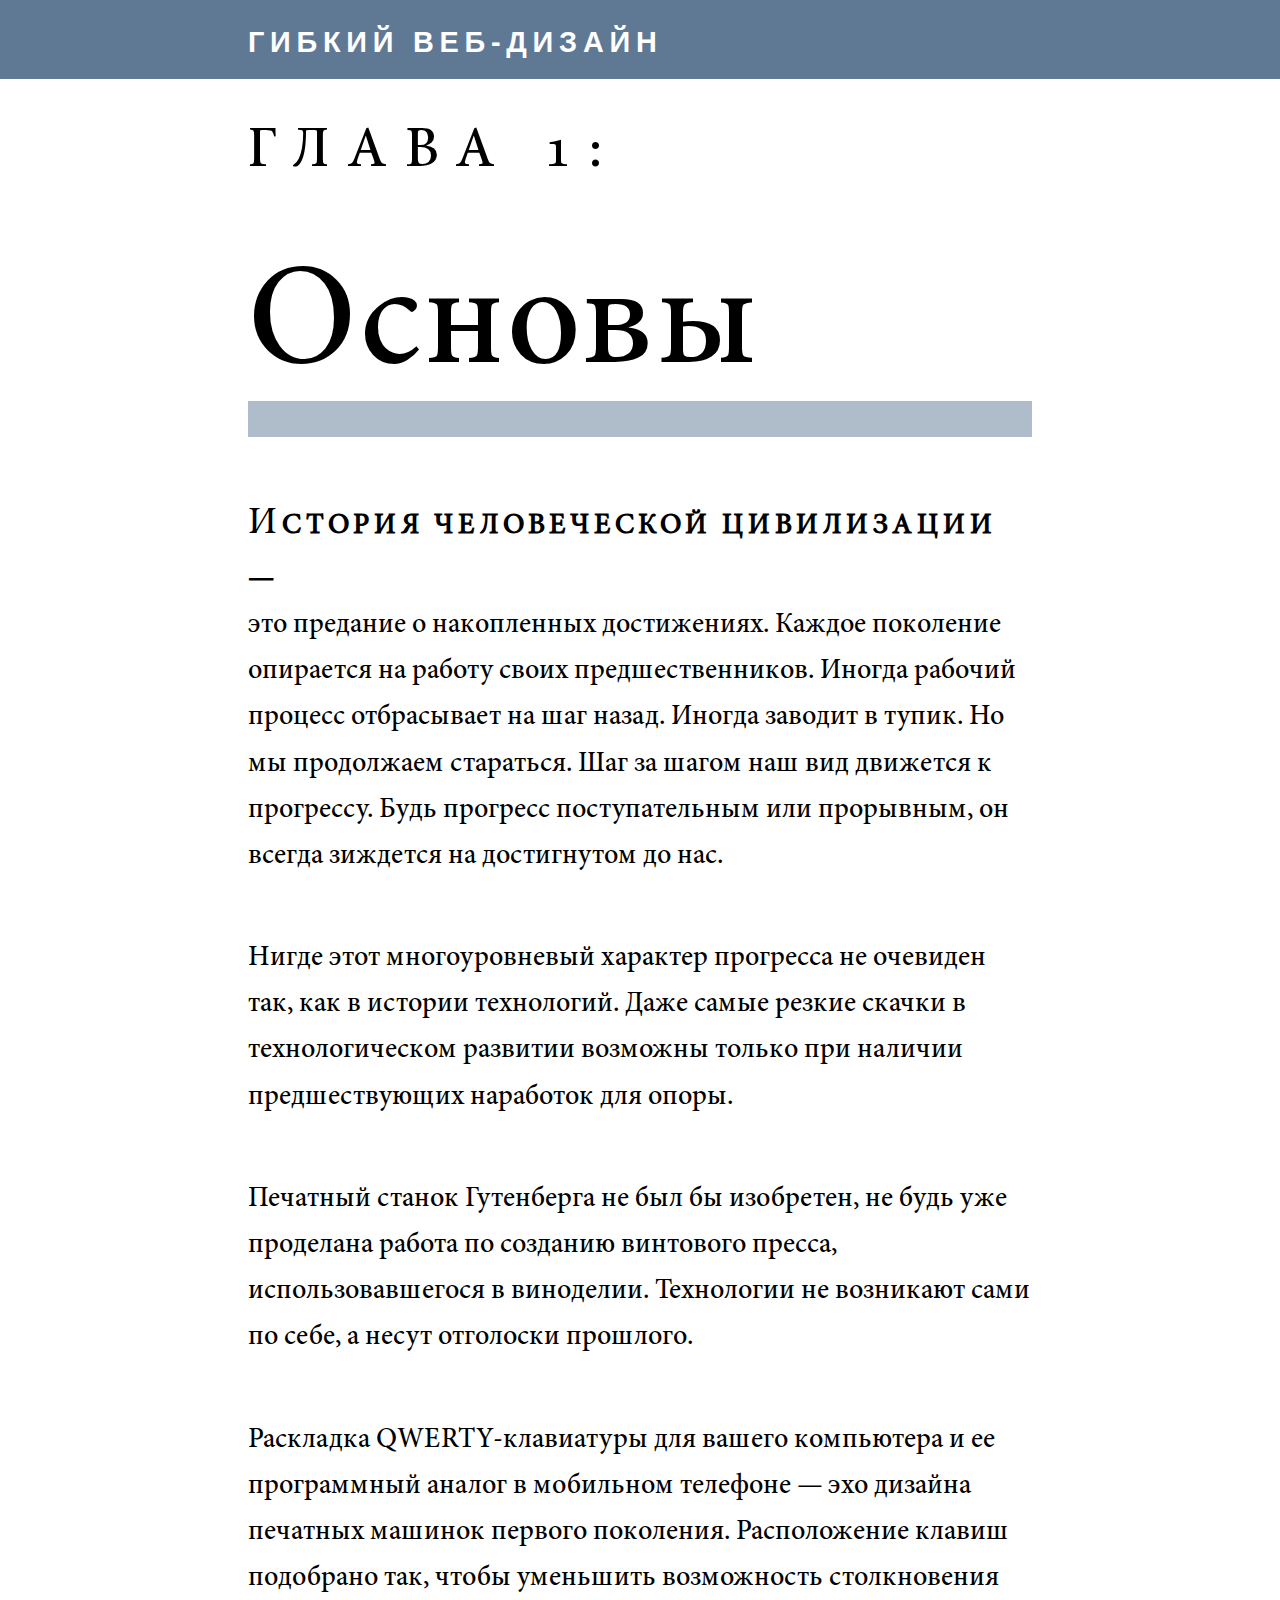
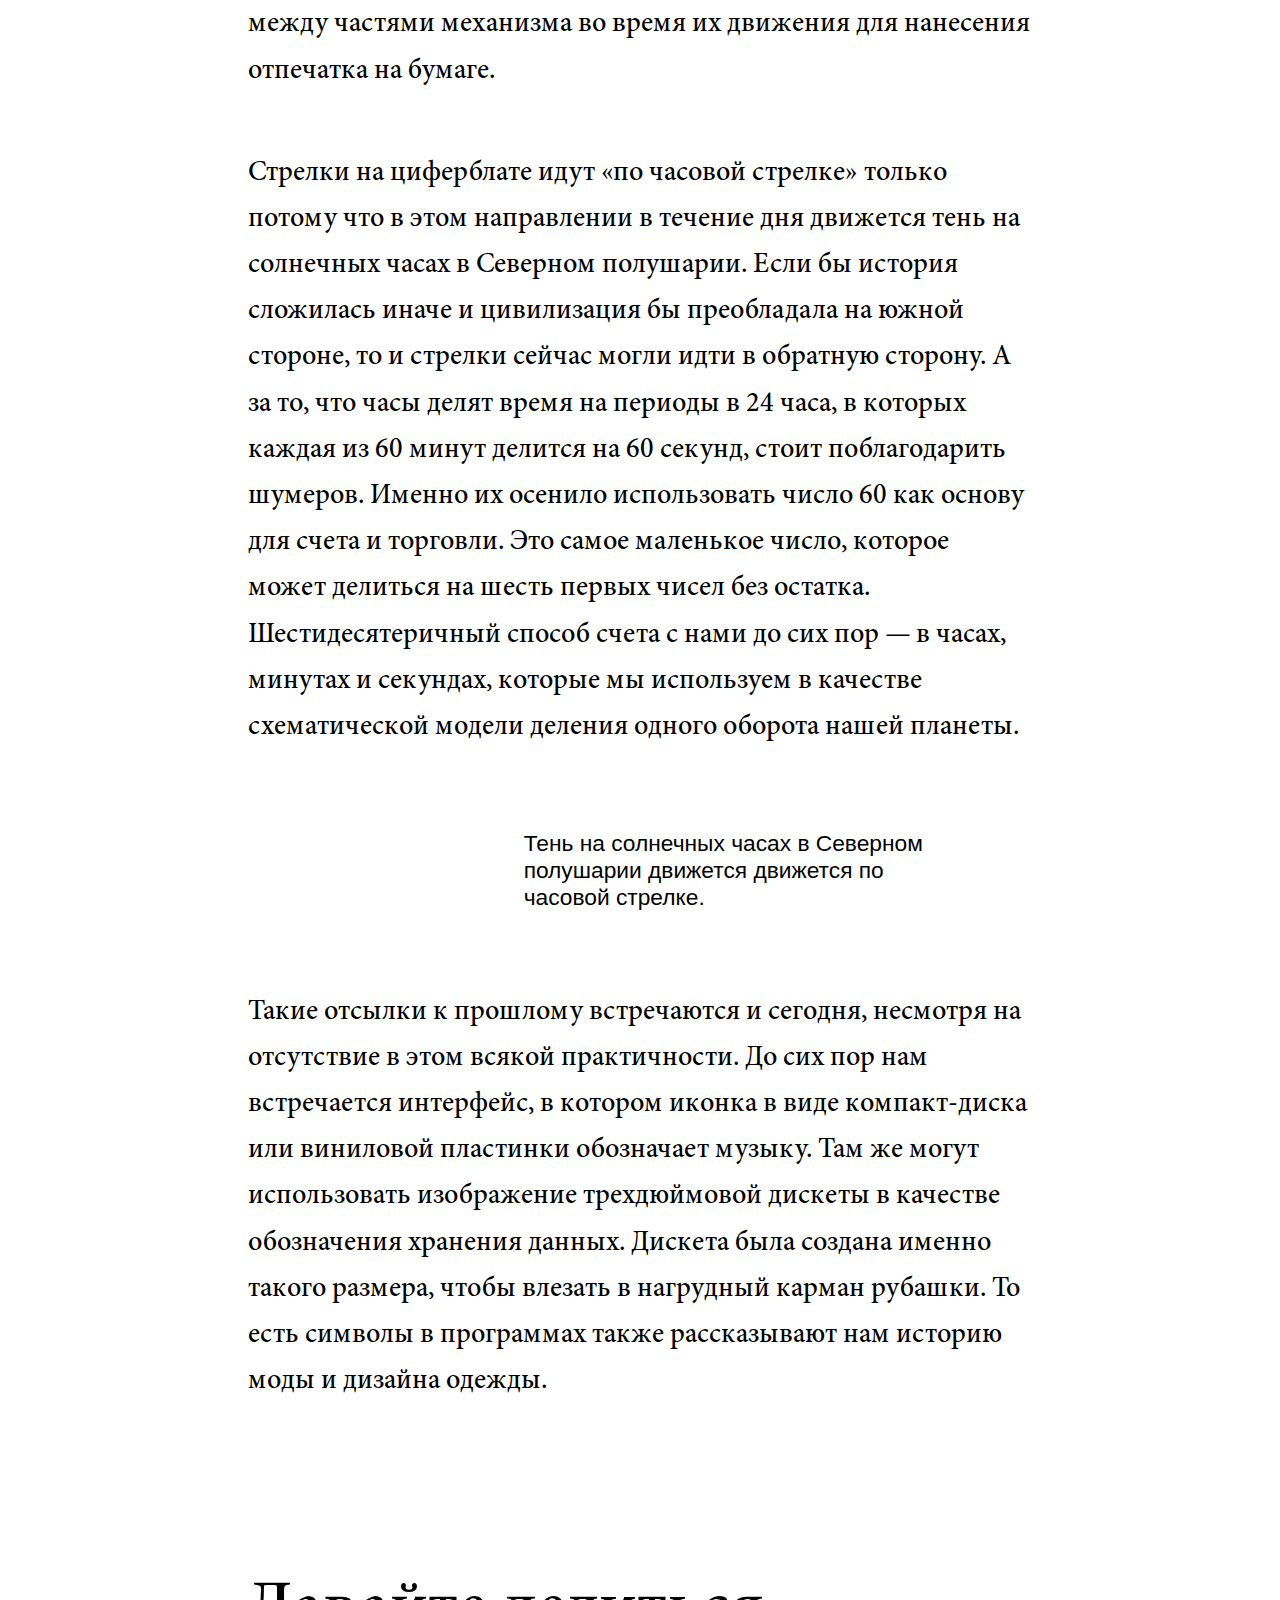
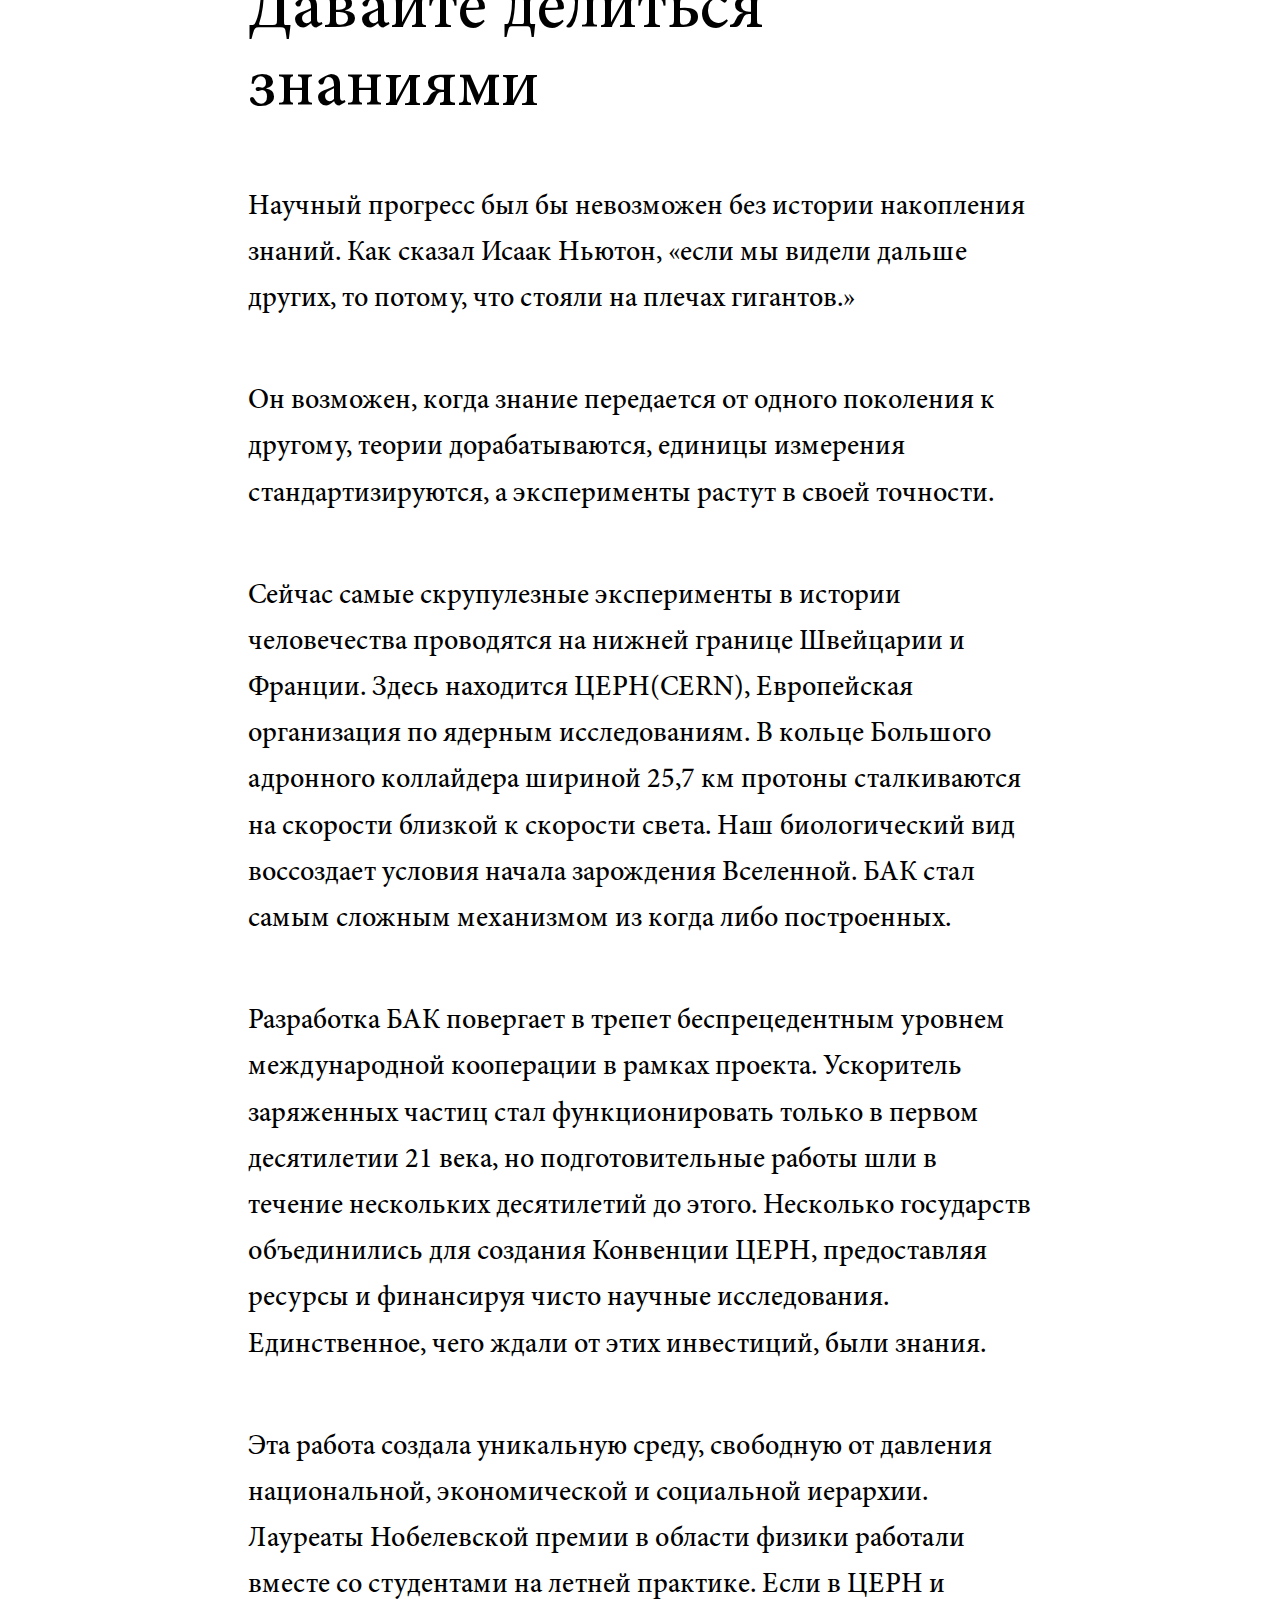
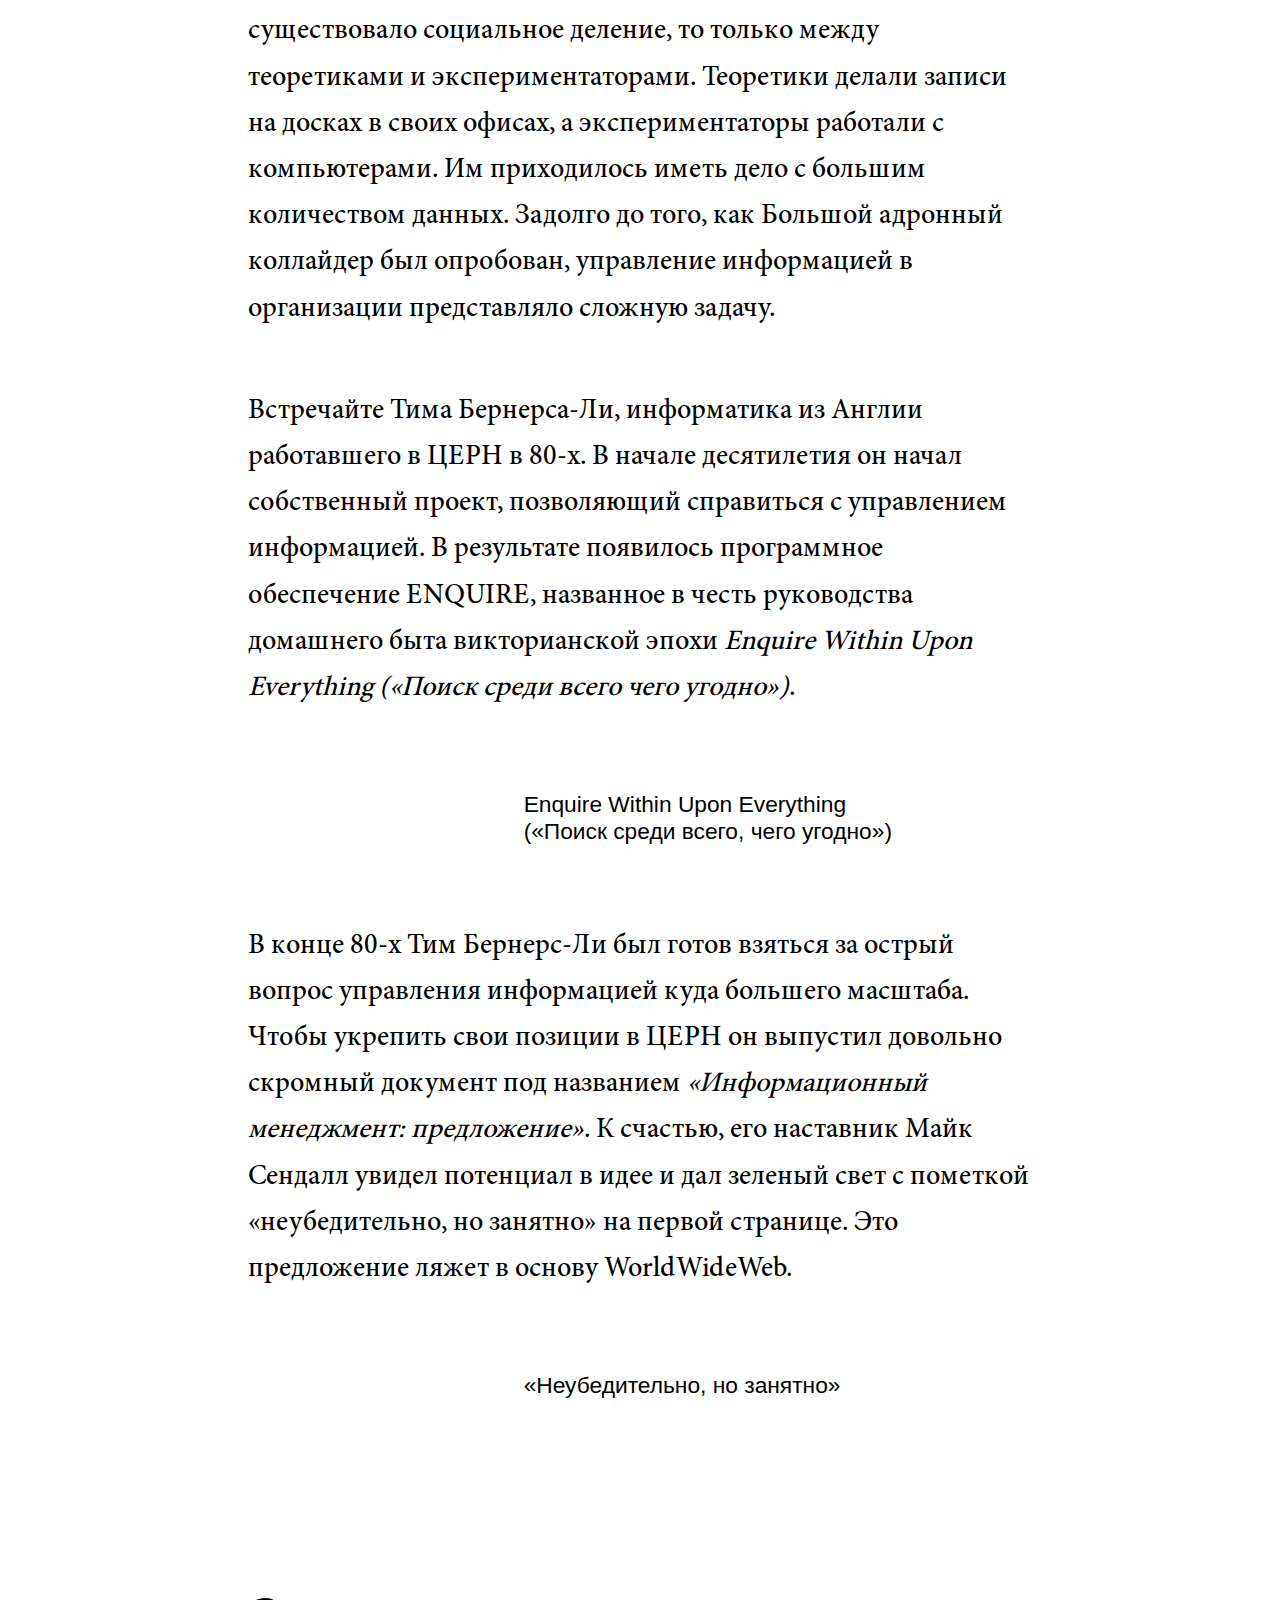
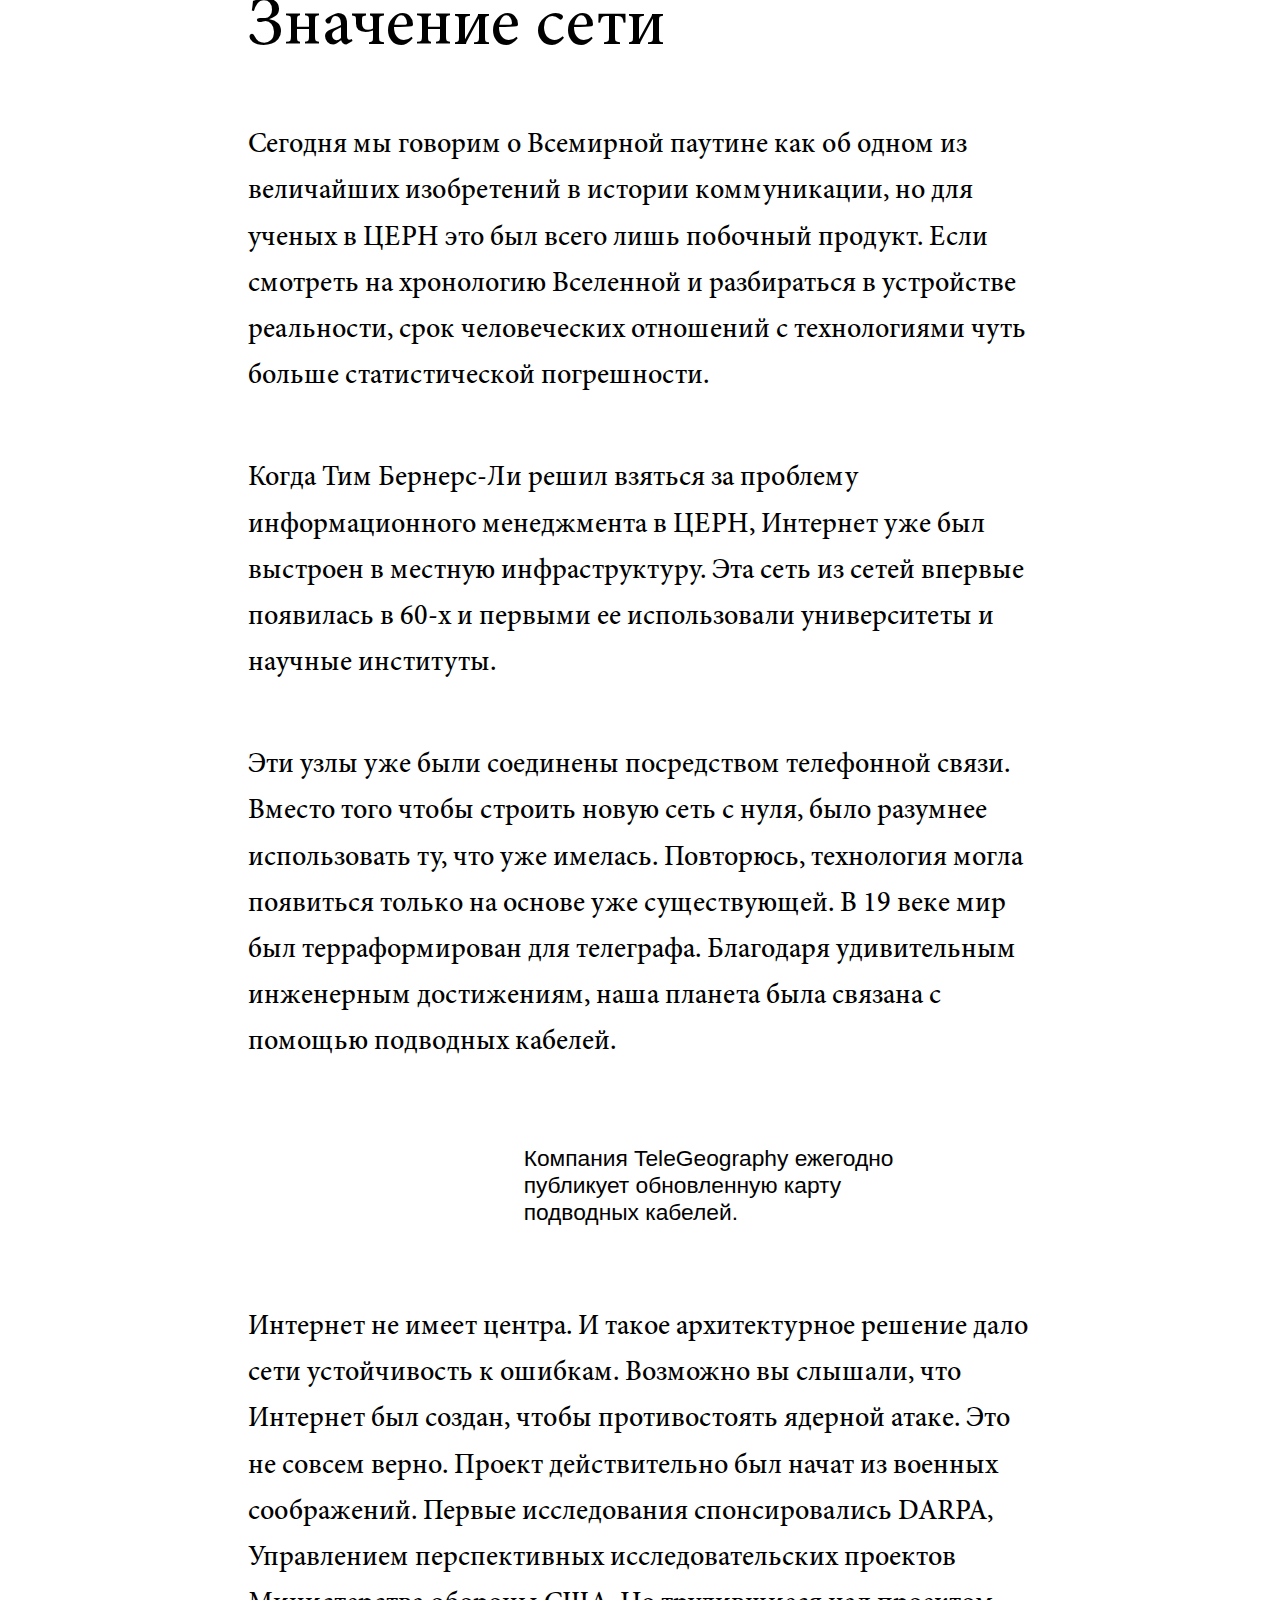
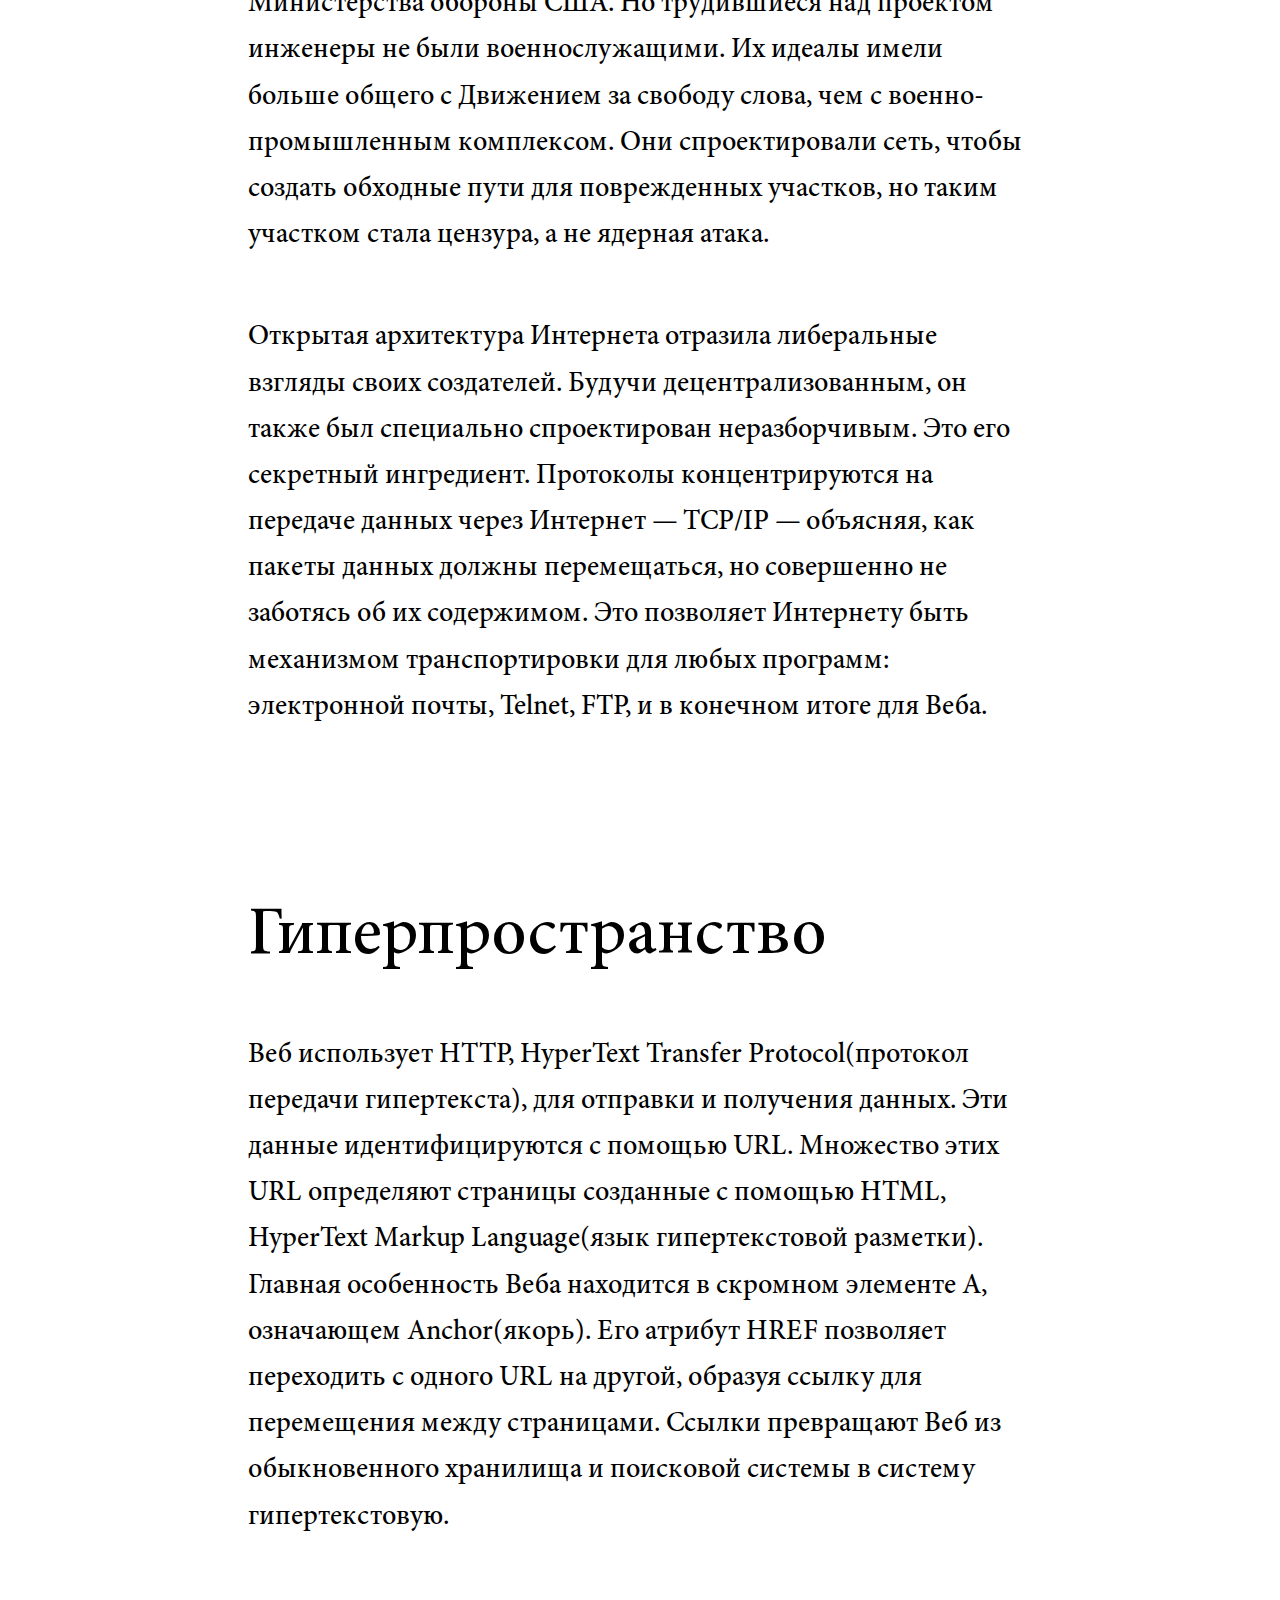
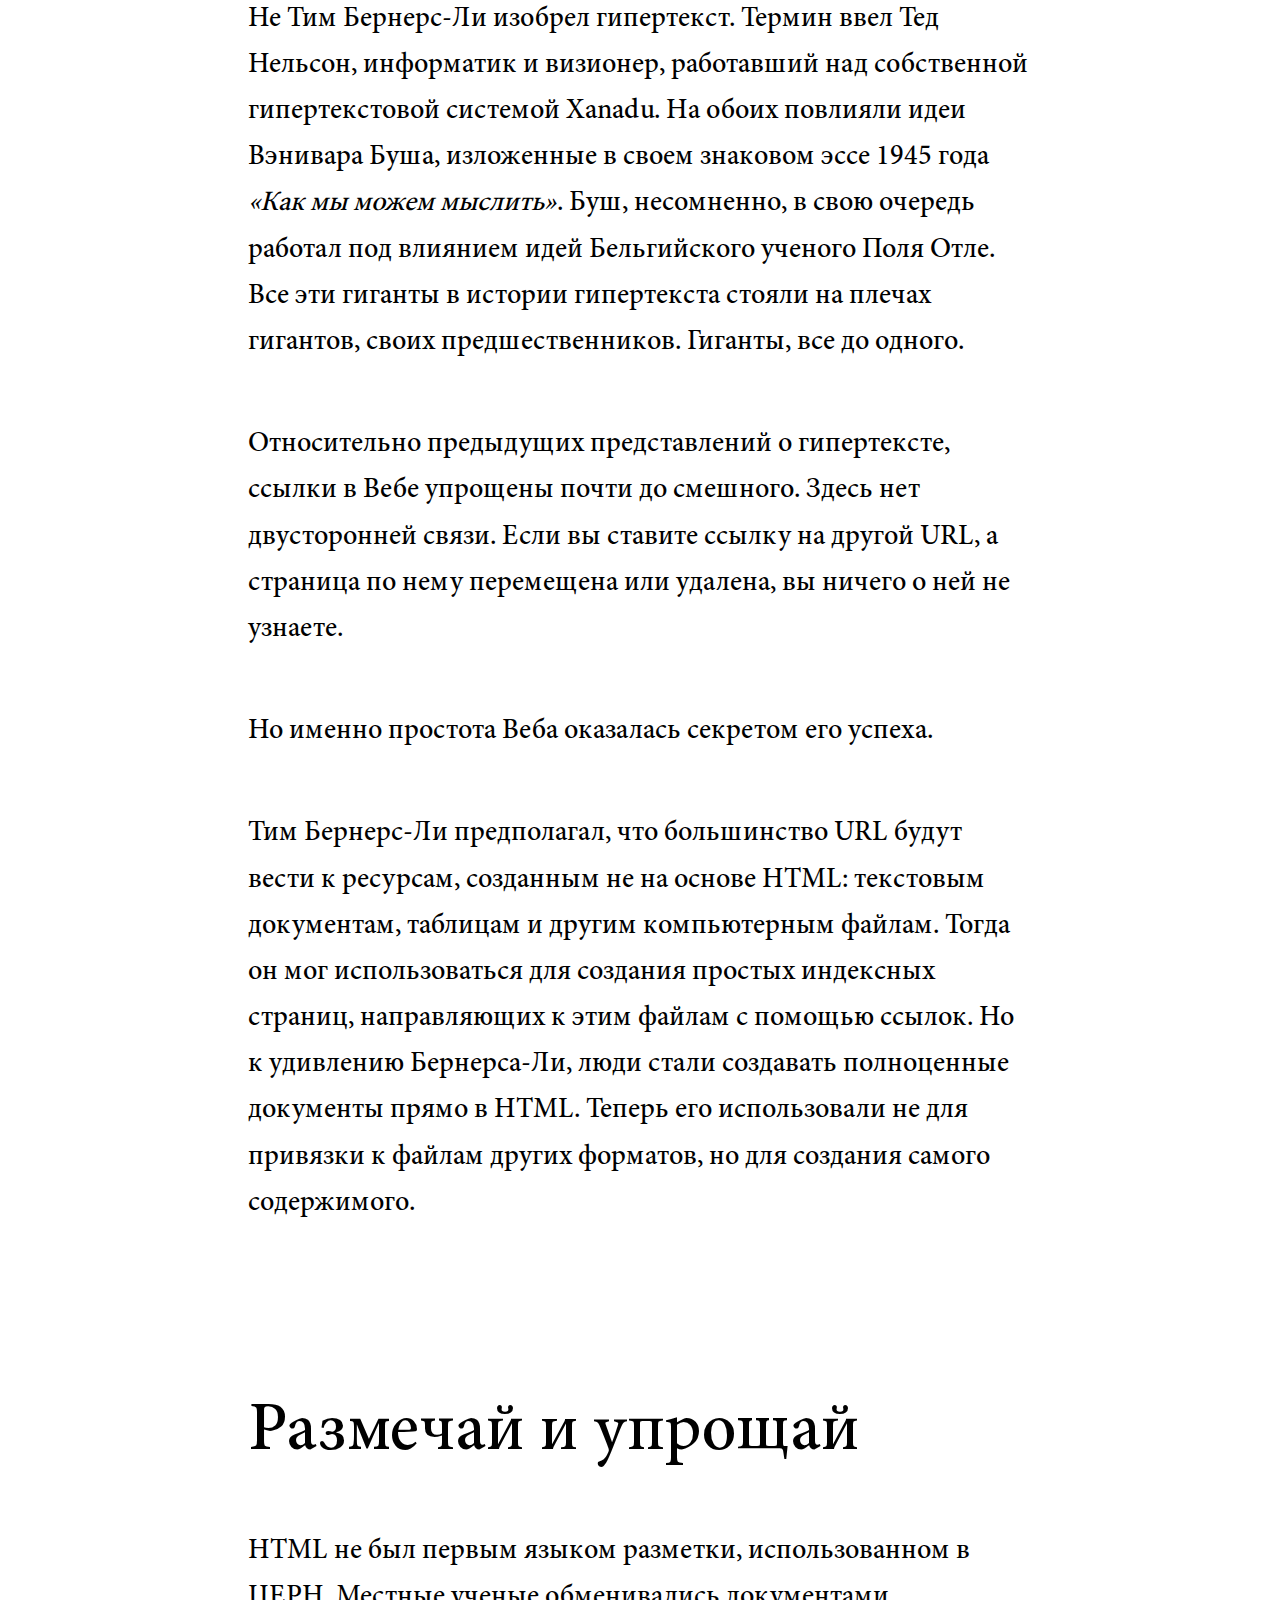
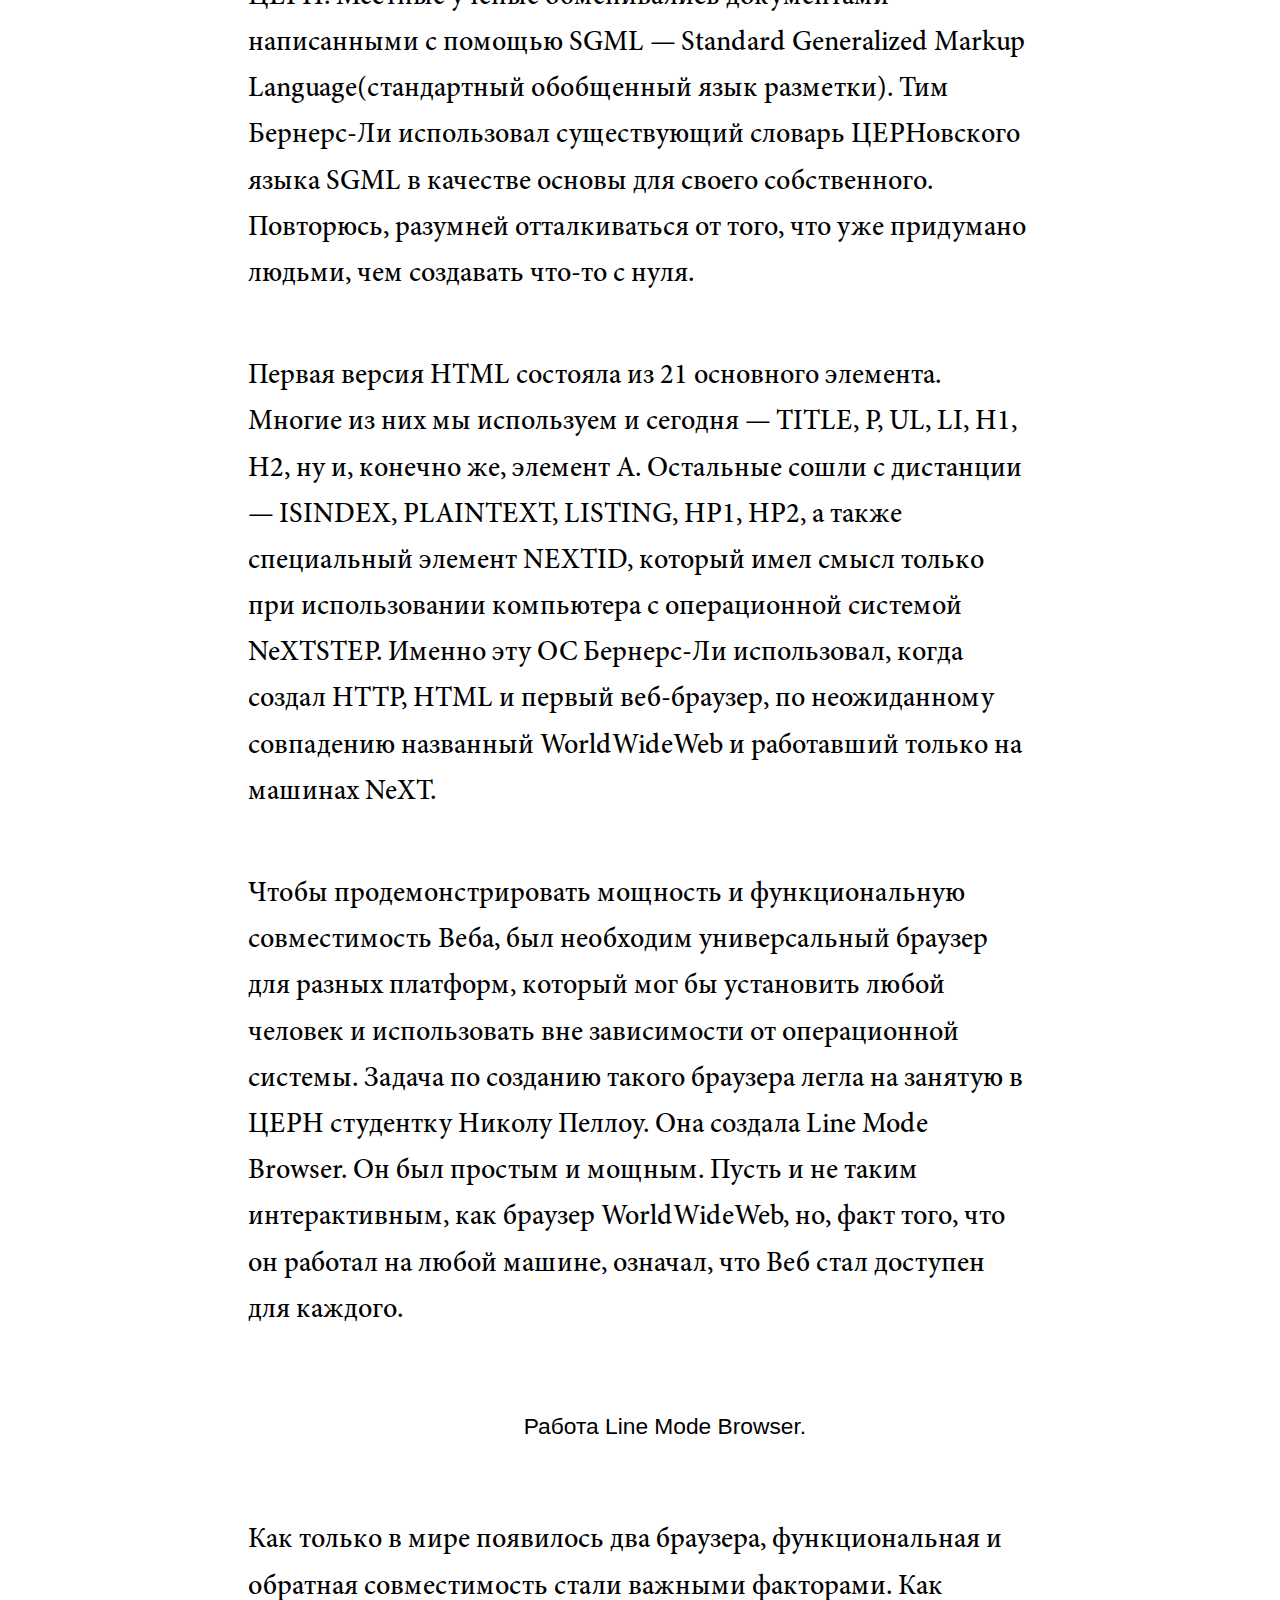
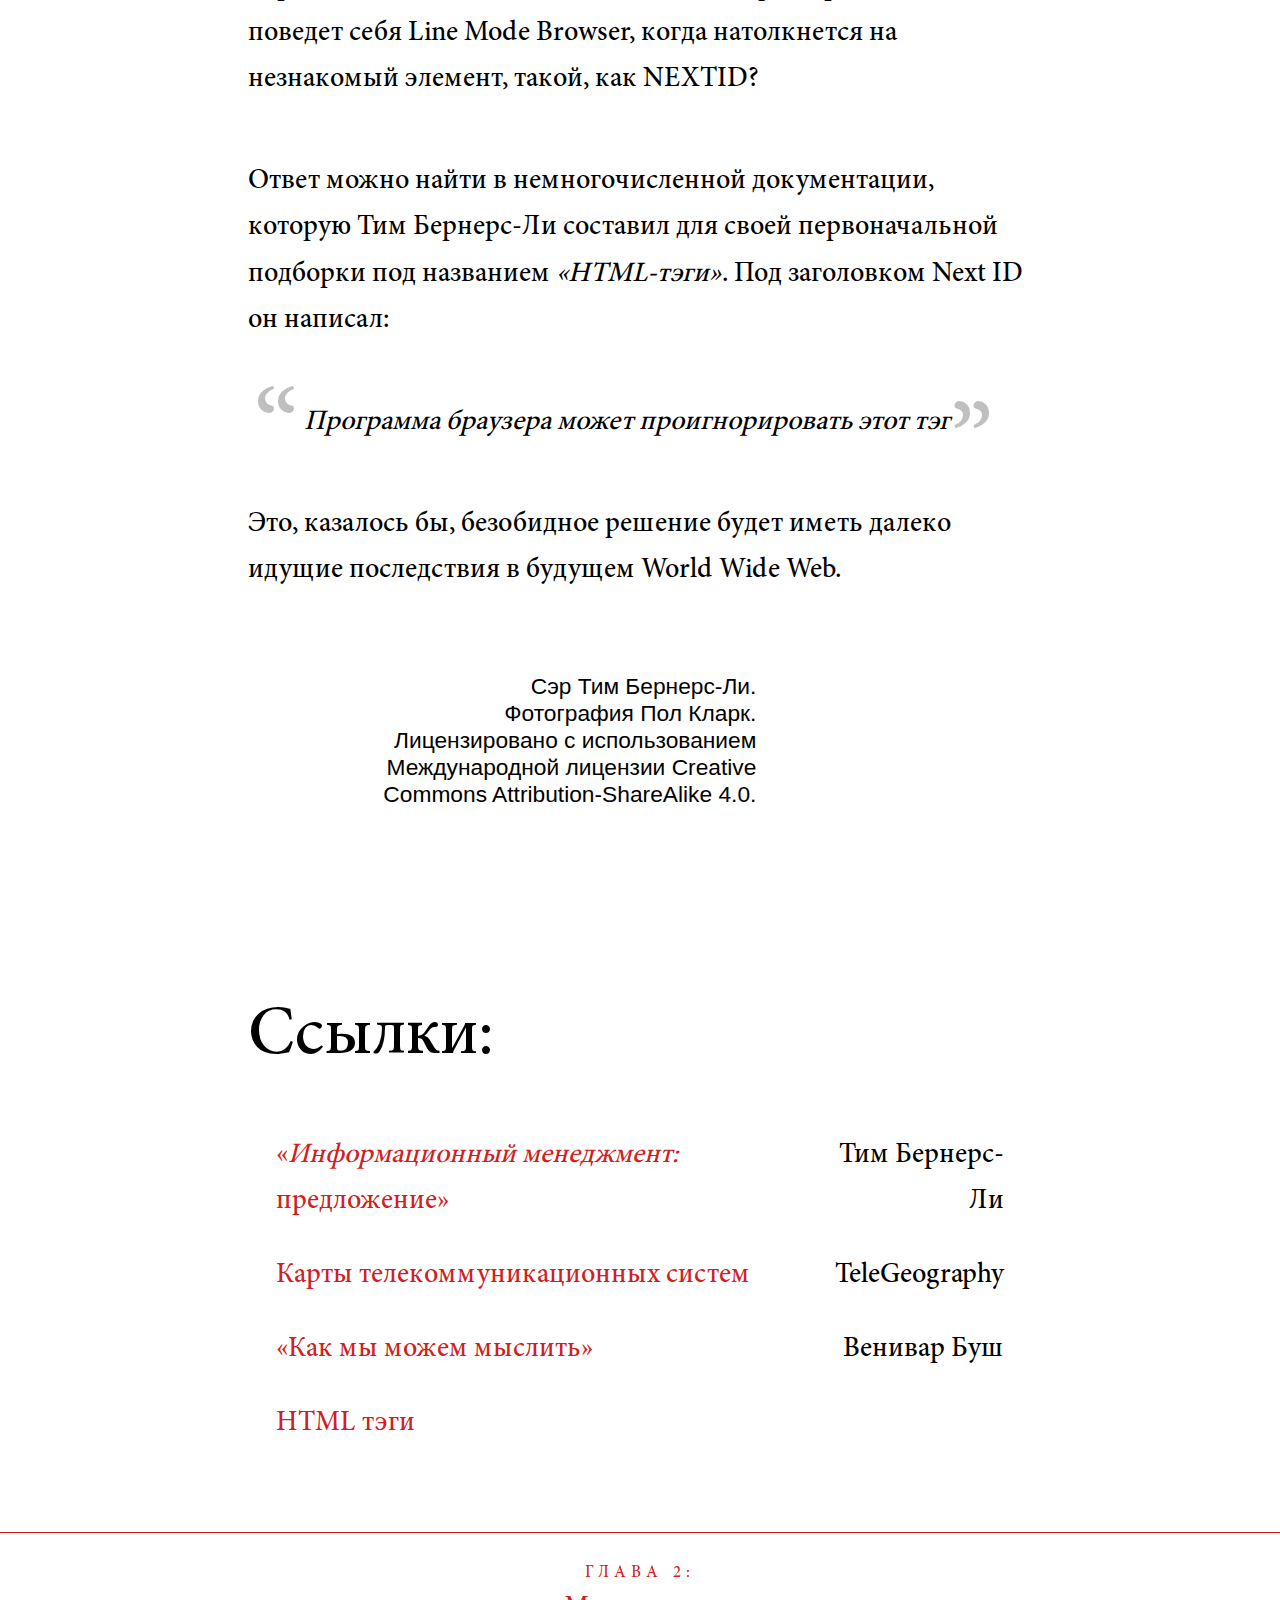
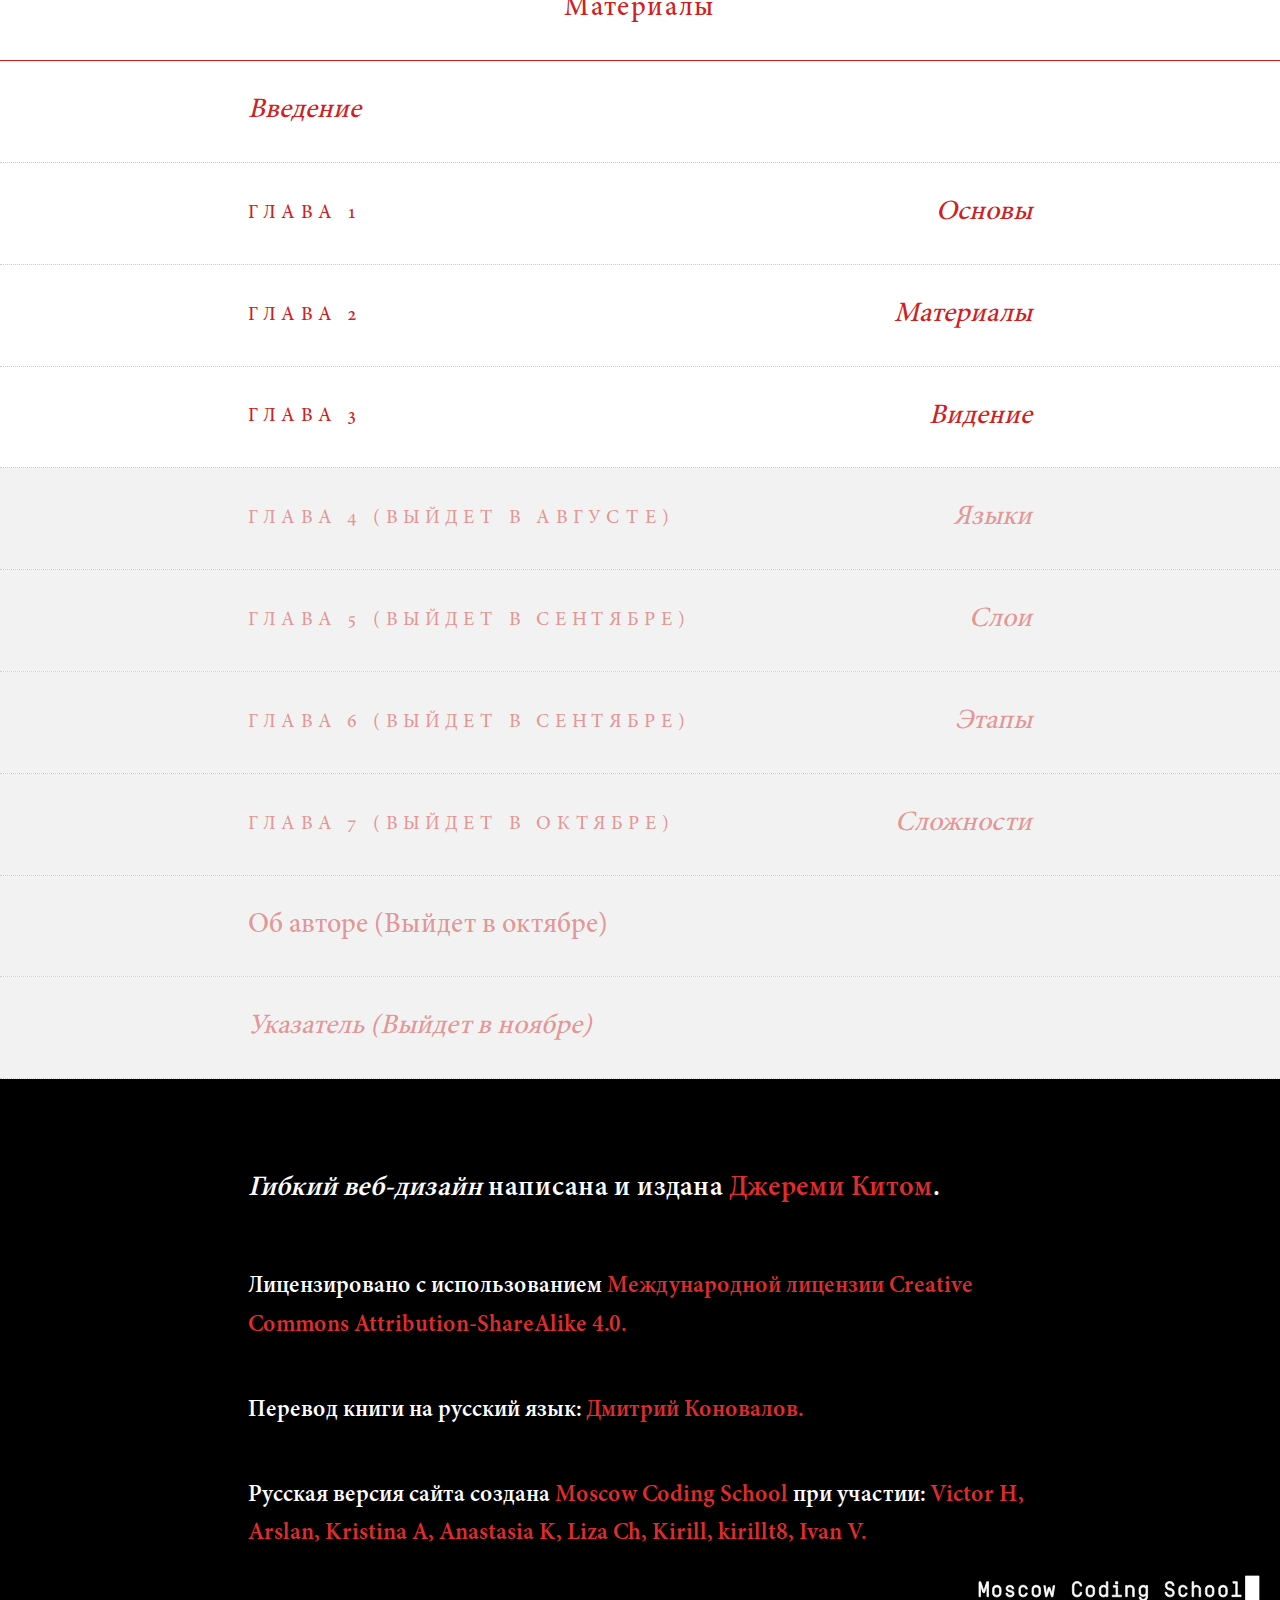
==== chapter1.html @ 3d2b6582 "Merge pull request #36 from moscoding/chapter-five" ====
<!DOCTYPE html>
<html lang="ru">

<head>
    <meta charset="UTF-8">
    <meta name="viewport" content="width=device-width, initial-scale=1.0">
    <meta http-equiv="X-UA-Compatible" content="ie=edge">
    <link rel="icon" href="img/favicon.ico" type="image/x-icon" />
    <link rel="stylesheet" href="styles/chapter1.css">
    <link rel="stylesheet" href="styles/content.css">
    <link rel="stylesheet" href="styles/next-chapter.css">
    <link rel="stylesheet" href="styles/common.css">
    <title>Глава 1</title>
</head>

<body>
    <header class="header">
        <div class="design">
            <h2 class="page-name"><a href="/">Гибкий веб-дизайн</a></h2>
        </div>
    </header>
    <main class="main">
        <div class="chapter-name">
            <span class="chapter-number">Глава 1:</span>
            <span class="chapter-title">Основы</span>
        </div>
        <ul class="part-one">
            <li class="start text"><span class="history">История человеческой цивилизации —</span><br>это предание о накопленных достижениях. Каждое поколение опирается на работу своих предшественников. Иногда рабочий процесс отбрасывает на шаг назад. Иногда заводит в тупик.
                Но мы продолжаем стараться. Шаг за шагом наш вид движется к прогрессу. Будь прогресс поступательным или прорывным, он всегда зиждется на достигнутом до нас.</li>
            <li class="text">Нигде этот многоуровневый характер прогресса не очевиден так, как в истории технологий. Даже самые резкие скачки в технологическом развитии возможны только при наличии предшествующих наработок для опоры. </li>
            <li class="text">Печатный станок Гутенберга не был бы изобретен, не будь уже проделана работа по созданию винтового пресса, использовавшегося в виноделии. Технологии не возникают сами по себе, а несут отголоски прошлого. </li>
            <li class="text">Раскладка QWERTY-клавиатуры для вашего компьютера и ее программный аналог в мобильном телефоне — эхо дизайна печатных машинок первого поколения. Расположение клавиш подобрано так, чтобы уменьшить возможность столкновения между частями механизма
                во время их движения для нанесения отпечатка на бумаге. </li>
            <li class="text before-img">Стрелки на циферблате идут «по часовой стрелке» только потому что в этом направлении в течение дня движется тень на солнечных часах в Северном полушарии. Если бы история сложилась иначе и цивилизация бы преобладала на южной стороне, то и стрелки
                сейчас могли идти в обратную сторону. А за то, что часы делят время на периоды в 24 часа, в которых каждая из 60 минут делится на 60 секунд, стоит поблагодарить шумеров. Именно их осенило использовать число 60 как основу для счета и торговли.
                Это самое маленькое число, которое может делиться на шесть первых чисел без остатка. Шестидесятеричный способ счета с нами до сих пор — в часах, минутах и секундах, которые мы используем в качестве схематической модели деления одного оборота
                нашей планеты.</li>
            <figure class="img-container">
                <picture class="img1">
                    <img src="img/sundial.jpg" alt="">
                </picture>
                <figcaption class="after-img1">
                    Тень на солнечных часах в Северном полушарии движется движется по часовой стрелке.
                </figcaption>
            </figure>
            <li class="text">Такие отсылки к прошлому встречаются и сегодня, несмотря на отсутствие в этом всякой практичности. До сих пор нам встречается интерфейс, в котором иконка в виде компакт-диска или виниловой пластинки обозначает музыку. Там же могут использовать
                изображение трехдюймовой дискеты в качестве обозначения хранения данных. Дискета была создана именно такого размера, чтобы влезать в нагрудный карман рубашки. То есть символы в программах также рассказывают нам историю моды и дизайна одежды.
            </li>
        </ul>
        <ul class="part-two">
            <h2 class="sub-title">Давайте делиться знаниями</h2>
            <li class="text">Научный прогресс был бы невозможен без истории накопления знаний. Как сказал Исаак Ньютон, «если мы видели дальше других, то потому, что стояли на плечах гигантов.»</li>
            <li class="text">Он возможен, когда знание передается от одного поколения к другому, теории дорабатываются, единицы измерения стандартизируются, а эксперименты растут в своей точности. </li>
            <li class="text">Сейчас самые скрупулезные эксперименты в истории человечества проводятся на нижней границе Швейцарии и Франции. Здесь находится ЦЕРН(CERN), Европейская организация по ядерным исследованиям. В кольце Большого адронного коллайдера шириной 25,7
                км протоны сталкиваются на скорости близкой к скорости света. Наш биологический вид воссоздает условия начала зарождения Вселенной. БАК стал самым сложным механизмом из когда либо построенных.</li>
            <li class="text">Разработка БАК повергает в трепет беспрецедентным уровнем международной кооперации в рамках проекта. Ускоритель заряженных частиц стал функционировать только в первом десятилетии 21 века, но подготовительные работы шли в течение нескольких
                десятилетий до этого. Несколько государств объединились для создания Конвенции ЦЕРН, предоставляя ресурсы и финансируя чисто научные исследования. Единственное, чего ждали от этих инвестиций, были знания.</li>
            <li class="text">Эта работа создала уникальную среду, свободную от давления национальной, экономической и социальной иерархии. Лауреаты Нобелевской премии в области физики работали вместе со студентами на летней практике. Если в ЦЕРН и существовало социальное
                деление, то только между теоретиками и экспериментаторами. Теоретики делали записи на досках в своих офисах, а экспериментаторы работали с компьютерами. Им приходилось иметь дело с большим количеством данных. Задолго до того, как Большой
                адронный коллайдер был опробован, управление информацией в организации представляло сложную задачу.</li>
            <li class="text before-img">Встречайте Тима Бернерса-Ли, информатика из Англии работавшего в ЦЕРН в 80-х. В начале десятилетия он начал собственный проект, позволяющий справиться с управлением информацией. В результате появилось программное обеспечение ENQUIRE, названное
                в честь руководства домашнего быта викторианской эпохи <b class="italic">Enquire Within Upon Everything («Поиск среди всего чего
                    угодно»)</b>.</li>
            <figure class="img-container">
                <picture class="img2">
                    <img src="img/enquire-within-upon-everything.jpg" alt="">
                </picture>
                <figcaption class="after-img2">
                    Enquire Within Upon Everything<br>(«Поиск среди всего, чего угодно»)
                </figcaption>
            </figure>
            <li class="text before-img">В конце 80-х Тим Бернерс-Ли был готов взяться за острый вопрос управления информацией куда большего масштаба. Чтобы укрепить свои позиции в ЦЕРН он выпустил довольно скромный документ под названием <b class="italic">«Информационный менеджмент: предложение»</b>.
                К счастью, его наставник Майк Сендалл увидел потенциал в идее и дал зеленый свет с пометкой «неубедительно, но занятно» на первой странице. Это предложение ляжет в основу WorldWideWeb. </li>
            <figure class="img-container">
                <picture class="img3">
                    <img src="img/vague-but-exciting.jpg" alt="">
                </picture>
                <figcaption class="after-img3">
                    «Неубедительно, но занятно»
                </figcaption>
            </figure>
        </ul>
        <ul class="part-three">
            <h2 class="sub-title">Значение сети</h2>
            <li class="text">Сегодня мы говорим о Всемирной паутине как об одном из величайших изобретений в истории коммуникации, но для ученых в ЦЕРН это был всего лишь побочный продукт. Если смотреть на хронологию Вселенной и разбираться в устройстве реальности, срок
                человеческих отношений с технологиями чуть больше статистической погрешности.</li>
            <li class="text">Когда Тим Бернерс-Ли решил взяться за проблему информационного менеджмента в ЦЕРН, Интернет уже был выстроен в местную инфраструктуру. Эта сеть из сетей впервые появилась в 60-х и первыми ее использовали университеты и научные институты.</li>
            <li class="text before-img">Эти узлы уже были соединены посредством телефонной связи. Вместо того чтобы строить новую сеть с нуля, было разумнее использовать ту, что уже имелась. Повторюсь, технология могла появиться только на основе уже существующей. В 19 веке мир был
                терраформирован для телеграфа. Благодаря удивительным инженерным достижениям, наша планета была связана с помощью подводных кабелей.</li>
            <figure class="img-container">
                <picture class="img4">
                    <img src="img/submarine-cable-map.jpg" alt="">
                </picture>
                <figcaption class="after-img4">
                    Компания TeleGeography ежегодно публикует обновленную карту подводных кабелей.
                </figcaption>
            </figure>
            <li class="text">Интернет не имеет центра. И такое архитектурное решение дало сети устойчивость к ошибкам. Возможно вы слышали, что Интернет был создан, чтобы противостоять ядерной атаке. Это не совсем верно. Проект действительно был начат из военных соображений.
                Первые исследования спонсировались DARPA, Управлением перспективных исследовательских проектов Министерства обороны США. Но трудившиеся над проектом инженеры не были военнослужащими. Их идеалы имели больше общего с Движением за свободу
                слова, чем с военно-промышленным комплексом. Они спроектировали сеть, чтобы создать обходные пути для поврежденных участков, но таким участком стала цензура, а не ядерная атака.</li>
            <li class="text">Открытая архитектура Интернета отразила либеральные взгляды своих создателей. Будучи децентрализованным, он также был специально спроектирован неразборчивым. Это его секретный ингредиент. Протоколы концентрируются на передаче данных через
                Интернет — TCP/IP — объясняя, как пакеты данных должны перемещаться, но совершенно не заботясь об их содержимом. Это позволяет Интернету быть механизмом транспортировки для любых программ: электронной почты, Telnet, FTP, и в конечном итоге
                для Веба.</li>
        </ul>
        <ul class="part-four">
            <h2 class="sub-title">Гиперпространство</h2>
            <li class="text">Веб использует HTTP, HyperText Transfer Protocol(протокол передачи гипертекста), для отправки и получения данных. Эти данные идентифицируются с помощью URL. Множество этих URL определяют страницы созданные с помощью HTML, HyperText Markup
                Language(язык гипертекстовой разметки). Главная особенность Веба находится в скромном элементе А, означающем Anchor(якорь). Его атрибут HREF позволяет переходить с одного URL на другой, образуя ссылку для перемещения между страницами.
                Ссылки превращают Веб из обыкновенного хранилища и поисковой системы в систему гипертекстовую.</li>
            <li class="text">Не Тим Бернерс-Ли изобрел гипертекст. Термин ввел Тед Нельсон, информатик и визионер, работавший над собственной гипертекстовой системой Xanadu. На обоих повлияли идеи Вэнивара Буша, изложенные в своем знаковом эссе 1945 года <b class="italic">«Как мы можем мыслить»</b>.
                Буш, несомненно, в свою очередь работал под влиянием идей Бельгийского ученого Поля Отле. Все эти гиганты в истории гипертекста стояли на плечах гигантов, своих предшественников. Гиганты, все до одного.</li>
            <li class="text">Относительно предыдущих представлений о гипертексте, ссылки в Вебе упрощены почти до смешного. Здесь нет двусторонней связи. Если вы ставите ссылку на другой URL, а страница по нему перемещена или удалена, вы ничего о ней не узнаете.</li>
            <li class="text">Но именно простота Веба оказалась секретом его успеха.</li>
            <li class="text">Тим Бернерс-Ли предполагал, что большинство URL будут вести к ресурсам, созданным не на основе HTML: текстовым документам, таблицам и другим компьютерным файлам. Тогда он мог использоваться для создания простых индексных страниц, направляющих
                к этим файлам с помощью ссылок. Но к удивлению Бернерса-Ли, люди стали создавать полноценные документы прямо в HTML. Теперь его использовали не для привязки к файлам других форматов, но для создания самого содержимого.</li>
        </ul>
        <ul class="part-five">
            <h2 class="sub-title">Размечай и упрощай</h2>
            <li class="text">HTML не был первым языком разметки, использованном в ЦЕРН. Местные ученые обменивались документами написанными с помощью SGML — Standard Generalized Markup Language(стандартный обобщенный язык разметки). Тим Бернерс-Ли использовал существующий
                словарь ЦЕРНовского языка SGML в качестве основы для своего собственного. Повторюсь, разумней отталкиваться от того, что уже придумано людьми, чем создавать что-то с нуля.</li>
            <li class="text">Первая версия HTML состояла из 21 основного элемента. Многие из них мы используем и сегодня — TITLE, P, UL, LI, H1, H2, ну и, конечно же, элемент А. Остальные сошли с дистанции — ISINDEX, PLAINTEXT, LISTING, HP1, HP2, а также специальный элемент
                NEXTID, который имел смысл только при использовании компьютера с операционной системой NeXTSTEP. Именно эту ОС Бернерс-Ли использовал, когда создал HTTP, HTML и первый веб-браузер, по неожиданному совпадению названный WorldWideWeb и работавший
                только на машинах NeXT.</li>
            <li class="text before-img">Чтобы продемонстрировать мощность и функциональную совместимость Веба, был необходим универсальный браузер для разных платформ, который мог бы установить любой человек и использовать вне зависимости от операционной системы. Задача по созданию
                такого браузера легла на занятую в ЦЕРН студентку Николу Пеллоу. Она создала Line Mode Browser. Он был простым и мощным. Пусть и не таким интерактивным, как браузер WorldWideWeb, но, факт того, что он работал на любой машине, означал,
                что Веб стал доступен для каждого.</li>
            <figure class="img-container">
                <picture class="img5">
                    <img src="img/line-mode-browser.jpg" alt="">
                </picture>
                <figcaption class="after-img5">
                    Работа Line Mode Browser.
                </figcaption>
            </figure>
            <li class="text">Как только в мире появилось два браузера, функциональная и обратная совместимость стали важными факторами. Как поведет себя Line Mode Browser, когда натолкнется на незнакомый элемент, такой, как NEXTID?</li>
            <li class="text">Ответ можно найти в немногочисленной документации, которую Тим Бернерс-Ли составил для своей первоначальной подборки под названием <b class="italic">«HTML-тэги»</b>. Под заголовком Next ID он написал:
            </li>
            <blockquote class="italic">
                <p>Программа браузера может проигнорировать этот тэг</p>
            </blockquote>
            <li class="text before-img">Это, казалось бы, безобидное решение будет иметь далеко идущие последствия в будущем World Wide Web.</li>
            <figure class="img-container six">
                <picture class="img6">
                    <img src="img/sir-tim-berners-lee.jpg" alt="">
                </picture>
                <figcaption class="after-img6">
                    Сэр Тим Бернерс-Ли. <small>Фотография Пол Кларк.</small><small>Лицензировано с использованием
                        Международной лицензии Creative Commons Attribution‐ShareAlike 4.0.</small>
                </figcaption>
            </figure>
        </ul>
        <h2 class="sub-title">Ссылки:</h2>
        <ul class="last-part">
            <li class="references">
                <a href="https://www.w3.org/History/1989/proposal.html">
                    <p class="links" style="margin-right: 10px;">«<span class="italic">Информационный менеджмент:</span> предложение»</p>
                </a>
                <p class="names">Тим Бернерс-Ли</p>
            </li>
            <li class="references">
                <a href="https://www.telegeography.com/telecom-maps/index.html">
                    <p class="links">Карты телекоммуникационных систем</p>
                </a>
                <p class="names">TeleGeography</p>
            </li>
            <li class="references">
                <a href="https://www.theatlantic.com/magazine/archive/1945/07/as-we-may-think/303881/">
                    <p class="links">«Как мы можем мыслить»</p>
                </a>
                <p class="names">Венивар Буш</p>
            </li>
            <li class="references">
                <a href="http://info.cern.ch/hypertext/WWW/MarkUp/Tags.html">
                    <p class="links">HTML тэги</p>
                </a>
            </li>
        </ul>
    </main>
    <a class="next-chapter" href="chapter2">
        <div class="line"><span class="chapter-no">Глава 2:</span>Материалы</div>
    </a>
    <nav class="content-nav">
        <ol>
            <li>
                <a class="content-link" href="introduction">
                    <p class="content-p-left">Введение</p>
                </a>
            </li>
            <li>
                <a class="content-link" href="chapter1">
                    <p class="content-p">
                        <span class="chapter">Глава 1</span>Основы
                    </p>
                </a>
            </li>
            <li>
                <a class="content-link" href="chapter2">
                    <p class="content-p">
                        <span class="chapter">Глава 2</span>Материалы
                    </p>
                </a>
            </li>
            <li>
                <a class="content-link" href="chapter3">
                    <p class="content-p">
                        <span class="chapter">Глава 3</span>Видение
                    </p>
                </a>
            </li>
            <li>
                <div class="content-link inactive">
                    <p class="content-p">
                        <span class="chapter">Глава 4 <span class="release-date">(Выйдет в августе)</span></span>Языки
                    </p>
                </div>
            </li>
            <li>
                <div class="content-link inactive">
                    <p class="content-p">
                        <span class="chapter">Глава 5 (ВЫЙДЕТ В сентябре)</span>Слои
                    </p>
                </div>
            </li>
            <li>
                <div class="content-link inactive">
                    <p class="content-p">
                        <span class="chapter">Глава 6 (ВЫЙДЕТ В сентябре)</span>Этапы
                    </p>
                </div>
            </li>
            <li>
                <div class="content-link inactive">
                    <p class="content-p">
                        <span class="chapter">Глава 7 (ВЫЙДЕТ В октябре)</span>Сложности
                    </p>
                </div>
            </li>
            <li>
                <div class="content-link inactive">
                    <p class="content-p-left author">Об авторе (Выйдет в октябре)
                    </p>
                </div>
            </li>
            <li>
                <div class="content-link inactive">
                    <p class="content-p-left">Указатель (Выйдет в ноябре)</p>
                </div>
            </li>
        </ol>
    </nav>
    <footer class="footer">
        <div class="footer-container">
            <p class="producer"><b class="italic">Гибкий веб-дизайн</b> написана и издана <a href="https://adactio.com" rel="me"><span class="red">Джереми Китом</span></a>.
            </p>
            <p class="license">Лицензировано с использованием <a rel="license" href="https://creativecommons.org/licenses/by-sa/4.0/"><span class="red">Международной лицензии
                        Creative Commons Attribution‐ShareAlike 4.0.</span></a>
            </p>
            <p class="license">Перевод книги на русский язык:<span class="red">
                    Дмитрий Коновалов.
                </span></a>
                <p class="license">Русская версия сайта создана <a target="blank" href="https://moscoding.ru/"><span class="red">Moscow Coding School</span></a> при участии: <span class="red">
                    Victor H, Arslan, Kristina A, Anastasia K, Liza Ch, Kirill, kirillt8, Ivan V.
                </span></a>
                </p>
        </div>
        <a class="footer-logo" target="blank" href="https://moscoding.ru/">
            <svg width="282" height="27" fill="none" style="top:20px" class="styles-module--logo--1x0tv">
                <path
                    d="M8.785 6.636h1.7v15h-1.52v-11.09l-2.417 7.09h-1.61l-2.417-7.09v11.181H1v-15h1.7l3.132 9.091 2.953-9.182zM23.103 17.546c0 3.272-2.237 4.363-4.295 4.363-2.059 0-4.296-1.09-4.296-4.363v-2.91c0-3.272 2.237-4.363 4.296-4.363 2.058 0 4.295 1.09 4.295 4.363v2.91zm-1.61-2.91c0-1.818-1.254-2.727-2.685-2.727-1.432 0-2.685.91-2.685 2.727v3c0 1.819 1.253 2.728 2.685 2.728 1.431 0 2.684-.91 2.684-2.728v-3zM34.2 13.818c-.18-1.272-1.075-2-2.417-2-1.163 0-2.058.636-2.058 1.636 0 .91.626 1.364 1.521 1.546l2.058.546c1.611.363 2.774 1.272 2.774 3.272 0 2.182-1.61 3.091-3.848 3.091-2.237 0-4.205-1.09-4.384-3.727h1.61c.18 1.545 1.253 2.182 2.774 2.182 1.522 0 2.238-.637 2.238-1.546 0-.727-.358-1.364-1.522-1.636l-2.147-.546c-1.164-.272-2.685-1.09-2.685-3.09 0-2 1.7-3.182 3.669-3.182 2.237 0 3.848 1.09 4.027 3.545H34.2v-.09zM49.412 14.09H47.8c-.18-1.454-1.342-2.272-2.595-2.272-1.432 0-2.685.91-2.685 2.727v3c0 1.819 1.253 2.728 2.685 2.728 1.253 0 2.416-.727 2.595-2.273h1.61c-.268 2.818-2.326 3.818-4.205 3.818-2.058 0-4.296-1.09-4.296-4.363v-2.91c0-3.272 2.238-4.363 4.296-4.363 1.879.09 3.937 1.09 4.206 3.909zM62.566 17.546c0 3.272-2.237 4.363-4.295 4.363-2.059 0-4.296-1.09-4.296-4.363v-2.91c0-3.272 2.237-4.363 4.296-4.363 2.058 0 4.295 1.09 4.295 4.363v2.91zm-1.61-2.91c0-1.818-1.254-2.727-2.685-2.727-1.432 0-2.685.91-2.685 2.727v3c0 1.819 1.253 2.728 2.685 2.728 1.431 0 2.684-.91 2.684-2.728v-3zM74.02 18.636l1.163-8h1.522l-1.79 11.091h-1.432l-2.237-7.273-2.237 7.273h-1.432l-1.79-11.09h1.522l1.163 8 1.88-6.273h1.52l2.148 6.272zM103.819 11.09h-1.611c-.179-2-1.432-3-3.132-3-1.79 0-3.132 1.183-3.132 3.456v5.272c0 2.273 1.432 3.455 3.132 3.455 1.611 0 2.953-1 3.132-3h1.611c-.179 2.909-2.058 4.636-4.743 4.636-2.863 0-4.743-1.909-4.743-5.09v-5.273c0-3.182 1.969-5.091 4.743-5.091 2.685 0 4.564 1.727 4.743 4.636zM116.615 17.546c0 3.272-2.237 4.363-4.295 4.363s-4.295-1.09-4.295-4.363v-2.91c0-3.272 2.237-4.363 4.295-4.363s4.295 1.09 4.295 4.363v2.91zm-1.611-2.91c0-1.818-1.252-2.727-2.684-2.727-1.432 0-2.685.91-2.685 2.727v3c0 1.819 1.253 2.728 2.685 2.728 1.432 0 2.684-.91 2.684-2.728v-3zM121.268 17.546v-2.91c0-3.272 2.238-4.363 4.296-4.363.984 0 2.147.454 2.684 1.363v-5h1.611v15h-1.611v-1.09c-.537.909-1.7 1.363-2.684 1.363-2.058 0-4.296-1.09-4.296-4.363zm1.611 0c0 1.818 1.253 2.727 2.685 2.727 1.432 0 2.684-.91 2.684-2.727v-3c0-1.819-1.252-2.728-2.684-2.728-1.432 0-2.685.91-2.685 2.727v3zM135.228 10.636h4.385v9.546h3.848v1.545h-9.217v-1.545h3.848v-8h-2.774v-1.546h-.09zm2.237-4h2.327V9h-2.327V6.636zM156.257 14.636v7h-1.61v-7.09c0-1.819-1.253-2.728-2.685-2.728-1.432 0-2.685.91-2.685 2.727v7.091h-1.61v-11.09h1.61v1.09c.537-.909 1.701-1.363 2.685-1.363 2.058 0 4.295 1.09 4.295 4.363zM167.98 21.546V20.09c-.537.909-1.7 1.363-2.685 1.363-2.058 0-4.295-1.09-4.295-4.363v-2.455c0-3.272 2.237-4.363 4.295-4.363.985 0 2.148.454 2.685 1.363v-1.09h1.611v10.909c0 3.272-2.238 4.363-4.296 4.363-1.879 0-4.027-.909-4.206-3.818h1.611c.179 1.455 1.343 2.273 2.595 2.273 1.343 0 2.685-.91 2.685-2.727zm-5.369-4.364c0 1.818 1.253 2.727 2.684 2.727 1.432 0 2.685-.909 2.685-2.727v-2.546c0-1.818-1.253-2.727-2.685-2.727-1.431 0-2.684.91-2.684 2.727v2.546zM187.04 17.273h1.7c.269 1.909 1.522 3 3.132 3 1.701 0 2.864-.818 2.864-2.364 0-1.363-.716-2.182-2.416-2.636l-1.879-.546c-2.237-.636-3.132-2.454-3.132-4.273 0-2.545 1.968-4 4.385-4 2.595 0 4.116 1.455 4.474 4h-1.7c-.358-1.454-1.164-2.363-2.774-2.363-1.79 0-2.685 1.09-2.685 2.364 0 1.363.716 2.272 2.237 2.636l1.7.455c2.058.636 3.401 1.909 3.401 4.272 0 2.364-1.521 4-4.475 4-2.774.091-4.653-1.727-4.832-4.545zM209.233 14.09h-1.611c-.179-1.454-1.342-2.272-2.595-2.272-1.432 0-2.685.91-2.685 2.727v3c0 1.819 1.253 2.728 2.685 2.728 1.253 0 2.416-.727 2.595-2.273h1.611c-.269 2.818-2.327 3.818-4.206 3.818-2.058 0-4.295-1.09-4.295-4.363v-2.91c0-3.272 2.237-4.363 4.295-4.363 1.879.09 4.027 1.09 4.206 3.909zM222.655 14.636v7h-1.61v-7.09c0-1.819-1.253-2.728-2.685-2.728-1.432 0-2.684.91-2.684 2.727v7.091h-1.611v-15h1.611v5c.537-.909 1.7-1.363 2.684-1.363 2.058 0 4.295 1.09 4.295 4.363zM235.989 17.546c0 3.272-2.237 4.363-4.295 4.363-2.059 0-4.296-1.09-4.296-4.363v-2.91c0-3.272 2.237-4.363 4.296-4.363 2.058 0 4.295 1.09 4.295 4.363v2.91zm-1.611-2.91c0-1.818-1.253-2.727-2.684-2.727-1.432 0-2.685.91-2.685 2.727v3c0 1.819 1.253 2.728 2.685 2.728 1.431 0 2.684-.91 2.684-2.728v-3zM249.322 17.546c0 3.272-2.237 4.363-4.295 4.363s-4.295-1.09-4.295-4.363v-2.91c0-3.272 2.237-4.363 4.295-4.363s4.295 1.09 4.295 4.363v2.91zm-1.611-2.91c0-1.818-1.252-2.727-2.684-2.727-1.432 0-2.685.91-2.685 2.727v3c0 1.819 1.253 2.728 2.685 2.728 1.432 0 2.684-.91 2.684-2.728v-3zM254.87 6.636h4.385v13.455h3.848v1.545h-9.217v-1.545h3.848V8.18h-2.774V6.637h-.09zM281 1h-13.512v25H281V1z"
                    fill="#fff"></path>
                <path
                    d="M8.785 6.636h1.7v15h-1.52v-11.09l-2.417 7.09h-1.61l-2.417-7.09v11.181H1v-15h1.7l3.132 9.091 2.953-9.182zM23.103 17.546c0 3.272-2.237 4.363-4.295 4.363-2.059 0-4.296-1.09-4.296-4.363v-2.91c0-3.272 2.237-4.363 4.296-4.363 2.058 0 4.295 1.09 4.295 4.363v2.91zm-1.61-2.91c0-1.818-1.254-2.727-2.685-2.727-1.432 0-2.685.91-2.685 2.727v3c0 1.819 1.253 2.728 2.685 2.728 1.431 0 2.684-.91 2.684-2.728v-3zM34.2 13.818c-.18-1.272-1.075-2-2.417-2-1.163 0-2.058.636-2.058 1.636 0 .91.626 1.364 1.521 1.546l2.058.546c1.611.363 2.774 1.272 2.774 3.272 0 2.182-1.61 3.091-3.848 3.091-2.237 0-4.205-1.09-4.384-3.727h1.61c.18 1.545 1.253 2.182 2.774 2.182 1.522 0 2.238-.637 2.238-1.546 0-.727-.358-1.364-1.522-1.636l-2.147-.546c-1.164-.272-2.685-1.09-2.685-3.09 0-2 1.7-3.182 3.669-3.182 2.237 0 3.848 1.09 4.027 3.545H34.2v-.09zM49.412 14.09H47.8c-.18-1.454-1.342-2.272-2.595-2.272-1.432 0-2.685.91-2.685 2.727v3c0 1.819 1.253 2.728 2.685 2.728 1.253 0 2.416-.727 2.595-2.273h1.61c-.268 2.818-2.326 3.818-4.205 3.818-2.058 0-4.296-1.09-4.296-4.363v-2.91c0-3.272 2.238-4.363 4.296-4.363 1.879.09 3.937 1.09 4.206 3.909zM62.566 17.546c0 3.272-2.237 4.363-4.295 4.363-2.059 0-4.296-1.09-4.296-4.363v-2.91c0-3.272 2.237-4.363 4.296-4.363 2.058 0 4.295 1.09 4.295 4.363v2.91zm-1.61-2.91c0-1.818-1.254-2.727-2.685-2.727-1.432 0-2.685.91-2.685 2.727v3c0 1.819 1.253 2.728 2.685 2.728 1.431 0 2.684-.91 2.684-2.728v-3zM74.02 18.636l1.163-8h1.522l-1.79 11.091h-1.432l-2.237-7.273-2.237 7.273h-1.432l-1.79-11.09h1.522l1.163 8 1.88-6.273h1.52l2.148 6.272zM103.819 11.09h-1.611c-.179-2-1.432-3-3.132-3-1.79 0-3.132 1.183-3.132 3.456v5.272c0 2.273 1.432 3.455 3.132 3.455 1.611 0 2.953-1 3.132-3h1.611c-.179 2.909-2.058 4.636-4.743 4.636-2.863 0-4.743-1.909-4.743-5.09v-5.273c0-3.182 1.969-5.091 4.743-5.091 2.685 0 4.564 1.727 4.743 4.636zM116.615 17.546c0 3.272-2.237 4.363-4.295 4.363s-4.295-1.09-4.295-4.363v-2.91c0-3.272 2.237-4.363 4.295-4.363s4.295 1.09 4.295 4.363v2.91zm-1.611-2.91c0-1.818-1.252-2.727-2.684-2.727-1.432 0-2.685.91-2.685 2.727v3c0 1.819 1.253 2.728 2.685 2.728 1.432 0 2.684-.91 2.684-2.728v-3zM121.268 17.546v-2.91c0-3.272 2.238-4.363 4.296-4.363.984 0 2.147.454 2.684 1.363v-5h1.611v15h-1.611v-1.09c-.537.909-1.7 1.363-2.684 1.363-2.058 0-4.296-1.09-4.296-4.363zm1.611 0c0 1.818 1.253 2.727 2.685 2.727 1.432 0 2.684-.91 2.684-2.727v-3c0-1.819-1.252-2.728-2.684-2.728-1.432 0-2.685.91-2.685 2.727v3zM135.228 10.636h4.385v9.546h3.848v1.545h-9.217v-1.545h3.848v-8h-2.774v-1.546h-.09zm2.237-4h2.327V9h-2.327V6.636zM156.257 14.636v7h-1.61v-7.09c0-1.819-1.253-2.728-2.685-2.728-1.432 0-2.685.91-2.685 2.727v7.091h-1.61v-11.09h1.61v1.09c.537-.909 1.701-1.363 2.685-1.363 2.058 0 4.295 1.09 4.295 4.363zM167.98 21.546V20.09c-.537.909-1.7 1.363-2.685 1.363-2.058 0-4.295-1.09-4.295-4.363v-2.455c0-3.272 2.237-4.363 4.295-4.363.985 0 2.148.454 2.685 1.363v-1.09h1.611v10.909c0 3.272-2.238 4.363-4.296 4.363-1.879 0-4.027-.909-4.206-3.818h1.611c.179 1.455 1.343 2.273 2.595 2.273 1.343 0 2.685-.91 2.685-2.727zm-5.369-4.364c0 1.818 1.253 2.727 2.684 2.727 1.432 0 2.685-.909 2.685-2.727v-2.546c0-1.818-1.253-2.727-2.685-2.727-1.431 0-2.684.91-2.684 2.727v2.546zM187.04 17.273h1.7c.269 1.909 1.522 3 3.132 3 1.701 0 2.864-.818 2.864-2.364 0-1.363-.716-2.182-2.416-2.636l-1.879-.546c-2.237-.636-3.132-2.454-3.132-4.273 0-2.545 1.968-4 4.385-4 2.595 0 4.116 1.455 4.474 4h-1.7c-.358-1.454-1.164-2.363-2.774-2.363-1.79 0-2.685 1.09-2.685 2.364 0 1.363.716 2.272 2.237 2.636l1.7.455c2.058.636 3.401 1.909 3.401 4.272 0 2.364-1.521 4-4.475 4-2.774.091-4.653-1.727-4.832-4.545zM209.233 14.09h-1.611c-.179-1.454-1.342-2.272-2.595-2.272-1.432 0-2.685.91-2.685 2.727v3c0 1.819 1.253 2.728 2.685 2.728 1.253 0 2.416-.727 2.595-2.273h1.611c-.269 2.818-2.327 3.818-4.206 3.818-2.058 0-4.295-1.09-4.295-4.363v-2.91c0-3.272 2.237-4.363 4.295-4.363 1.879.09 4.027 1.09 4.206 3.909zM222.655 14.636v7h-1.61v-7.09c0-1.819-1.253-2.728-2.685-2.728-1.432 0-2.684.91-2.684 2.727v7.091h-1.611v-15h1.611v5c.537-.909 1.7-1.363 2.684-1.363 2.058 0 4.295 1.09 4.295 4.363zM235.989 17.546c0 3.272-2.237 4.363-4.295 4.363-2.059 0-4.296-1.09-4.296-4.363v-2.91c0-3.272 2.237-4.363 4.296-4.363 2.058 0 4.295 1.09 4.295 4.363v2.91zm-1.611-2.91c0-1.818-1.253-2.727-2.684-2.727-1.432 0-2.685.91-2.685 2.727v3c0 1.819 1.253 2.728 2.685 2.728 1.431 0 2.684-.91 2.684-2.728v-3zM249.322 17.546c0 3.272-2.237 4.363-4.295 4.363s-4.295-1.09-4.295-4.363v-2.91c0-3.272 2.237-4.363 4.295-4.363s4.295 1.09 4.295 4.363v2.91zm-1.611-2.91c0-1.818-1.252-2.727-2.684-2.727-1.432 0-2.685.91-2.685 2.727v3c0 1.819 1.253 2.728 2.685 2.728 1.432 0 2.684-.91 2.684-2.728v-3zM254.87 6.636h4.385v13.455h3.848v1.545h-9.217v-1.545h3.848V8.18h-2.774V6.637h-.09zM281 1h-13.512v25H281V1z"
                    stroke="#fff" stroke-width="0.734" stroke-miterlimit="10"></path>
            </svg>
        </a>
    </footer>
    <script src="1st-project_script.js"></script>
</body>

</html>
---- styles/chapter1.css ----
@charset "UTF-8";
@import url(normalize.css);
@import url(content.css);
@import url(footer.css);
html {
    width: 100vw;
    height: 100vh;
    font-size: calc( 1em + (2 - 1) * ( (100vw - 20em) / ( 100 - 20)));
}


/* * {
  min-width: min-content;
} */

body {
    line-height: 1.65;
}

a {
    text-decoration: none;
    color: inherit;
    background-color: inherit;
}

.chapter-name {
    max-width: 28em;
    margin-left: auto;
    margin-right: auto;
    min-height: 2em;
    line-height: 1;
    font-size: calc( 2.25em + (11.25 - 2.25) * ( (100vw - 20em) / ( 100 - 20)));
}

.sub-title {
    font-size: calc( 1.5em + (4.5 - 1.5) * ( (100vw - 20em) / ( 100 - 20)));
    font-weight: normal;
    margin-top: 6rem;
    line-height: 1.125;
}

.part-one,
.part-two,
.part-three,
.part-four,
.part-five {
    line-height: 1.65;
}

ul {
    padding: 0;
    list-style-type: none;
}

.text {
    margin: 2em 0;
}

.history {
    text-transform: uppercase;
    font-weight: bold;
    letter-spacing: 0.14em;
    line-height: 1.65;
    font-size: calc( 0.7em + (1.7 - 0.7) * ( (100vw - 20em) / ( 100 - 20)));
}

.start:first-letter {
    font-size: calc(20px + (50 - 20) * ( (100vw - 320px) / (1904 - 320)));
    font-weight: normal;
}

img {
    max-width: 100%;
    object-fit: cover;
    border: none;
}

.after-img1,
.after-img2,
.after-img3,
.after-img4,
.after-img5,
.after-img6 {
    font-size: 15px;
    margin: 1em;
    align-self: center;
    line-height: normal;
    font-family: 'FuturaMediumC', sans-serif;
    font-weight: 400;
    font-size: calc( 13px + (26 - 13) * ( (100vw - 320px) / ( 1600 - 320)));
}

small {
    font-size: inherit;
    display: block
}

.last-part {
    margin: 2em 0;
}

.references {
    display: flex;
    justify-content: space-between;
    align-items: baseline;
    margin: 1em;
    line-height: 1.65;
}

.links {
    text-align: left;
    color: rgba(204, 0, 0, 0.9);
    transition: color 0.25s, background-color 0.25s;
}

.links:hover {
    color: white;
    background-color: rgba(204, 0, 0, 0.9);
}

.names {
    text-align: right;
    white-space: nowrap;
}

@media screen and (min-width: 610px) {
    figure {
        display: flex;
        justify-content: space-around;
    }
    .img-container.three,
    .img-container.six {
        flex-direction: row-reverse;
    }
    .after-img1,
    .after-img2,
    .after-img3,
    .after-img4,
    .after-img5,
    .after-img6 {
        flex-basis: 50%;
        text-align: left;
        align-self: flex-start;
        margin: 1em;
        padding: 0;
    }
    .after-img6 {
        text-align: right;
    }
}
---- styles/content.css ----
.content-nav {
    background-color: transparent;
}

.content-link {
    text-decoration: none;
    display: block;
    padding: 1em;
    color: rgba(204, 0, 0, 0.9);
    display: flex;
}

.content-p,
.content-p-left {
    width: 28em;
    min-width: min-content;
    display: flex;
    margin-left: auto;
    margin-right: auto;
    justify-content: space-between;
    font-style: italic;
    align-items: center;
    line-height: 1.6em;
}

.content-p {
    text-align: right;
}

.author {
    font-style: normal;
}

.chapter {
    text-transform: uppercase;
    font-variant: small-caps;
    letter-spacing: 0.3em;
    white-space: nowrap;
    line-height: 1.6em;
    font-size: 0.7em;
    font-style: normal;
}

.content-link:hover {
    background-color: rgba(204, 0, 0, 0.9);
    color: white;
    transition-duration: 0.25s;
}

.content-nav li {
    border-bottom: 1px dotted rgba(0, 0, 0, 0.2);
}

li:last-child .content-link {
    border-bottom: none;
}
---- styles/next-chapter.css ----
.next-chapter {
    display: flex;
    background-color: transparent;
    border-top: 1px solid rgba(204, 0, 0, 0.9);
    border-bottom: 1px solid rgba(204, 0, 0, 0.9);
    text-align: center;
    line-height: 1.6;
    font-family: inherit;
    color: rgba(204, 0, 0, 0.9);
    transition: color 0.25s, background-color 0.25s;
}

.next-chapter:hover {
    color: white;
    background-color: rgba(204, 0, 0, 0.9);
}

.chapter-no {
    display: block;
    font-weight: lighter;
    font-size: 0.6em;
    text-transform: uppercase;
    margin: auto;
    font-style: normal;
    letter-spacing: 0.3em;
}

.line {
    max-width: 28em;
    letter-spacing: 0.05em;
    padding: 1em;
    margin: auto;
}
---- styles/common.css ----
@import url(fonts.css);
@import url('https://fonts.googleapis.com/css2?family=Nunito:wght@400;600;700&display=swap');
@import url('https://fonts.googleapis.com/css2?family=Montserrat:wght@400;500&display=swap');
@import url(next-chapter.css);

/* Файл для общих стилей, которые 
нужны на более чем одной странице  */


/*Регулирование дефолтных стилей (reset css)*/

html,
body,
div,
span,
applet,
object,
iframe,
h1,
h2,
h3,
h4,
h5,
h6,
p,
blockquote,
pre,
a,
abbr,
acronym,
address,
big,
cite,
code,
del,
dfn,
em,
img,
ins,
kbd,
q,
s,
samp,
small,
strike,
strong,
sub,
sup,
tt,
var,
b,
u,
i,
center,
dl,
dt,
dd,
ol,
ul,
li,
fieldset,
form,
label,
legend,
table,
caption,
tbody,
tfoot,
thead,
tr,
th,
td,
article,
aside,
canvas,
details,
embed,
figure,
figcaption,
footer,
header,
hgroup,
menu,
nav,
output,
ruby,
section,
summary,
time,
mark,
audio,
video {
    margin: 0;
    padding: 0;
    border: 0;
    vertical-align: baseline;
}


/* HTML5 display-role reset for older browsers */

article,
aside,
details,
figcaption,
figure,
footer,
header,
hgroup,
menu,
nav,
section {
    display: block;
}

body {
    line-height: 1;
}

ol,
ul {
    list-style: none;
}

blockquote,
q {
    quotes: none;
}

blockquote:before,
blockquote:after,
q:before,
q:after {
    content: '';
    content: none;
}

table {
    border-collapse: collapse;
    border-spacing: 0;
}


/*создание общих стилей, которые 
нужны на более чем одной странице*/

html {
    font-size: calc( 1em + (2 - 1) * ( (100vw - 20em) / ( 100 - 20)));
}

body {
    font-family: "MinionPro_medium", sans-serif;
    box-sizing: content-box;
    -webkit-font-smoothing: antialiased;
    -moz-osx-font-smoothing: grayscale;
    text-rendering: optimizeLegibility;
}

.header {
    background-color: rgba(95, 121, 149, 1);
    padding: 1em;
    display: block;
    position: relative;
}

.header .logo {
    position: absolute;
    right: 20px;
    top: 20px;
}

.links {
    text-align: left;
    color: rgba(204, 0, 0, 0.9);
    transition: color 0.25s, background-color 0.25s;
}

.links:hover {
    color: white;
    background-color: rgba(204, 0, 0, 0.9);
}

.names {
    text-align: right;
    white-space: normal;
}

.design {
    display: flex;
    max-width: 28em;
    margin-left: auto;
    margin-right: auto;
}

.page-name {
    text-transform: uppercase;
    letter-spacing: 0.2em;
    line-height: 1;
    color: white;
    font-family: 'FuturaMediumC', sans-serif;
    font-weight: 800;
    font-size: calc( 1em + (2 - 1) * ( (100vw - 40em) / ( 200)));
    height: 0.8em;
}

@media (min-width: 70em) {
    body {
        line-height: 1.75;
    }
}

@media (prefers-color-scheme: dark) {
    body {
        background-color: black;
        color: rgba(255, 255, 255, 0.9);
    }
    a:link,
    .links,
    .red,
    a:visited {
        color: white;
    }
    a:hover,
    body .content-link:hover,
    body main .common-link:hover,
    a:focus {
        background-color: rgba(95, 121, 149, 0.2);
        border-color: rgba(95, 121, 149, 0.3);
        color: white;
    }
    body .next-chapter:hover {
        background-color: rgba(95, 121, 149, 0.2);
        color: white;
    }
    pre {
        color: white;
    }
    blockquote p:first-child::before,
    blockquote p:last-child::after {
        color: rgba(255, 255, 255, 0.30);
    }
    nav a[rel="next"],
    body .next-chapter {
        border-color: rgba(255, 255, 255, 0.7);
    }
    nav li:not(:last-child) {
        border-bottom-color: rgba(255, 255, 255, 0.2);
    }
    footer a:link,
    footer a:visited {
        color: white;
        text-decoration: underline;
    }
}

@media (min-width: 30em) {
    body {
        line-height: 1.55;
    }
}

@media (min-width: 40em) {
    body {
        line-height: 1.6;
    }
}

@media (min-width: 50em) {
    body {
        line-height: 1.65;
    }
}

@media (min-width: 60em) {
    body {
        line-height: 1.7;
    }
}

@media (min-width: 70em) {
    body {
        line-height: 1.75;
    }
}

body ::selection {
    background-color: rgba(95, 121, 149, 1);
    color: white;
}

@media (prefers-color-scheme: dark) {
    body ::selection {
        background-color: rgba(255, 255, 255, 0.7);
        color: black;
    }
}

.main>p:first-of-type::first-line {
    font-variant: small-caps;
    font-size: 1.5em;
    line-height: 1.25;
    letter-spacing: 0.1em;
    text-align: justify;
}

.sub-title {
    font-size: calc( 1.5em + (4.5 - 1.5) * ( (100vw - 20em) / ( 100 - 20)));
    font-weight: normal;
    margin-top: 6rem;
    line-height: 1.125;
}

.last-part {
    margin: 2em 0;
}

.references {
    display: flex;
    justify-content: space-between;
    align-items: baseline;
    margin: 1em;
    line-height: 1.65;
}

figure {
    display: flex;
    flex-direction: column;
    align-items: center;
    margin: 2em -1em;
}

picture {
    max-width: 100%;
}

img {
    max-width: 100%;
}

main {
    display: block;
    max-width: 28em;
    margin-left: auto;
    margin-right: auto;
    padding: 1em;
}

@media (min-width: 40em) {
    figure {
        flex-direction: row;
        align-items: flex-start;
    }
    figcaption {
        flex-basis: 50%;
    }
}

.main {
    display: block;
    max-width: 28em;
    margin-left: auto;
    margin-right: auto;
    padding: 1em;
    font-family: "MinionPro_medium", sans-serif;
    line-height: 1.65;
}

.chapter-name {
    font-weight: 100;
}

.reversed {
    flex-direction: row-reverse;
}

.reversed .img-caption {
    text-align: right;
}

.italic {
    font-style: italic;
    font-weight: normal;
}

blockquote p:first-child,
blockquote p:last-child,
.aside__cite {
    position: relative;
}

blockquote p:first-child::before,
blockquote p:last-child::after {
    font-style: normal;
    color: rgba(0, 0, 0, 0.25);
    position: absolute;
    font-size: 4em;
    line-height: 1;
}

blockquote p:first-child::before {
    content: '‘‘';
    vertical-align: top;
    top: -0.125em;
    left: -0.45em;
}

blockquote p:last-child::after {
    content: '’’';
    /* vertical-align: -0.55em;
  margin-left: 0.12em; */
}

blockquote {
    margin: 2em;
    padding: 0;
}

.content-link.inactive {
    background-color: rgba(0, 0, 0, 0.05);
    color: rgba(204, 0, 0, 0.4);
}

.content-link.inactive:hover {
    background-color: none;
    color: rgba(204, 0, 0, 0.4);
}

.content-link .content-p {
    flex-wrap: wrap;
}

.chapter {
    white-space: none;
}

blockquote {
    margin: 2em;
}

.chapter-name {
    letter-spacing: 0.025em;
    min-height: 2em;
    border-bottom: 0.25em solid rgba(95, 121, 149, 0.5);
    font-size: calc( 2.25em + (11.25 - 2.25) * ( (100vw - 20em) / ( 100 - 20)));
}

.chapter-number {
    display: block;
    text-transform: uppercase;
    font-variant: small-caps;
    letter-spacing: 0.3em;
    font-size: 0.4em;
    line-height: 1.6em;
    margin-bottom: 1em;
}

.chapter-title {
    letter-spacing: 0.025em;
    font-size: calc( 2.25em + (11.25 - 2.25) * ( (100vw - 20em) / ( 100 - 20)));
}

code {
    font-family: monospace;
}

pre {
    color: rgba(0, 0, 0, 0.75);
    white-space: pre-wrap;
    margin: 1em;
}
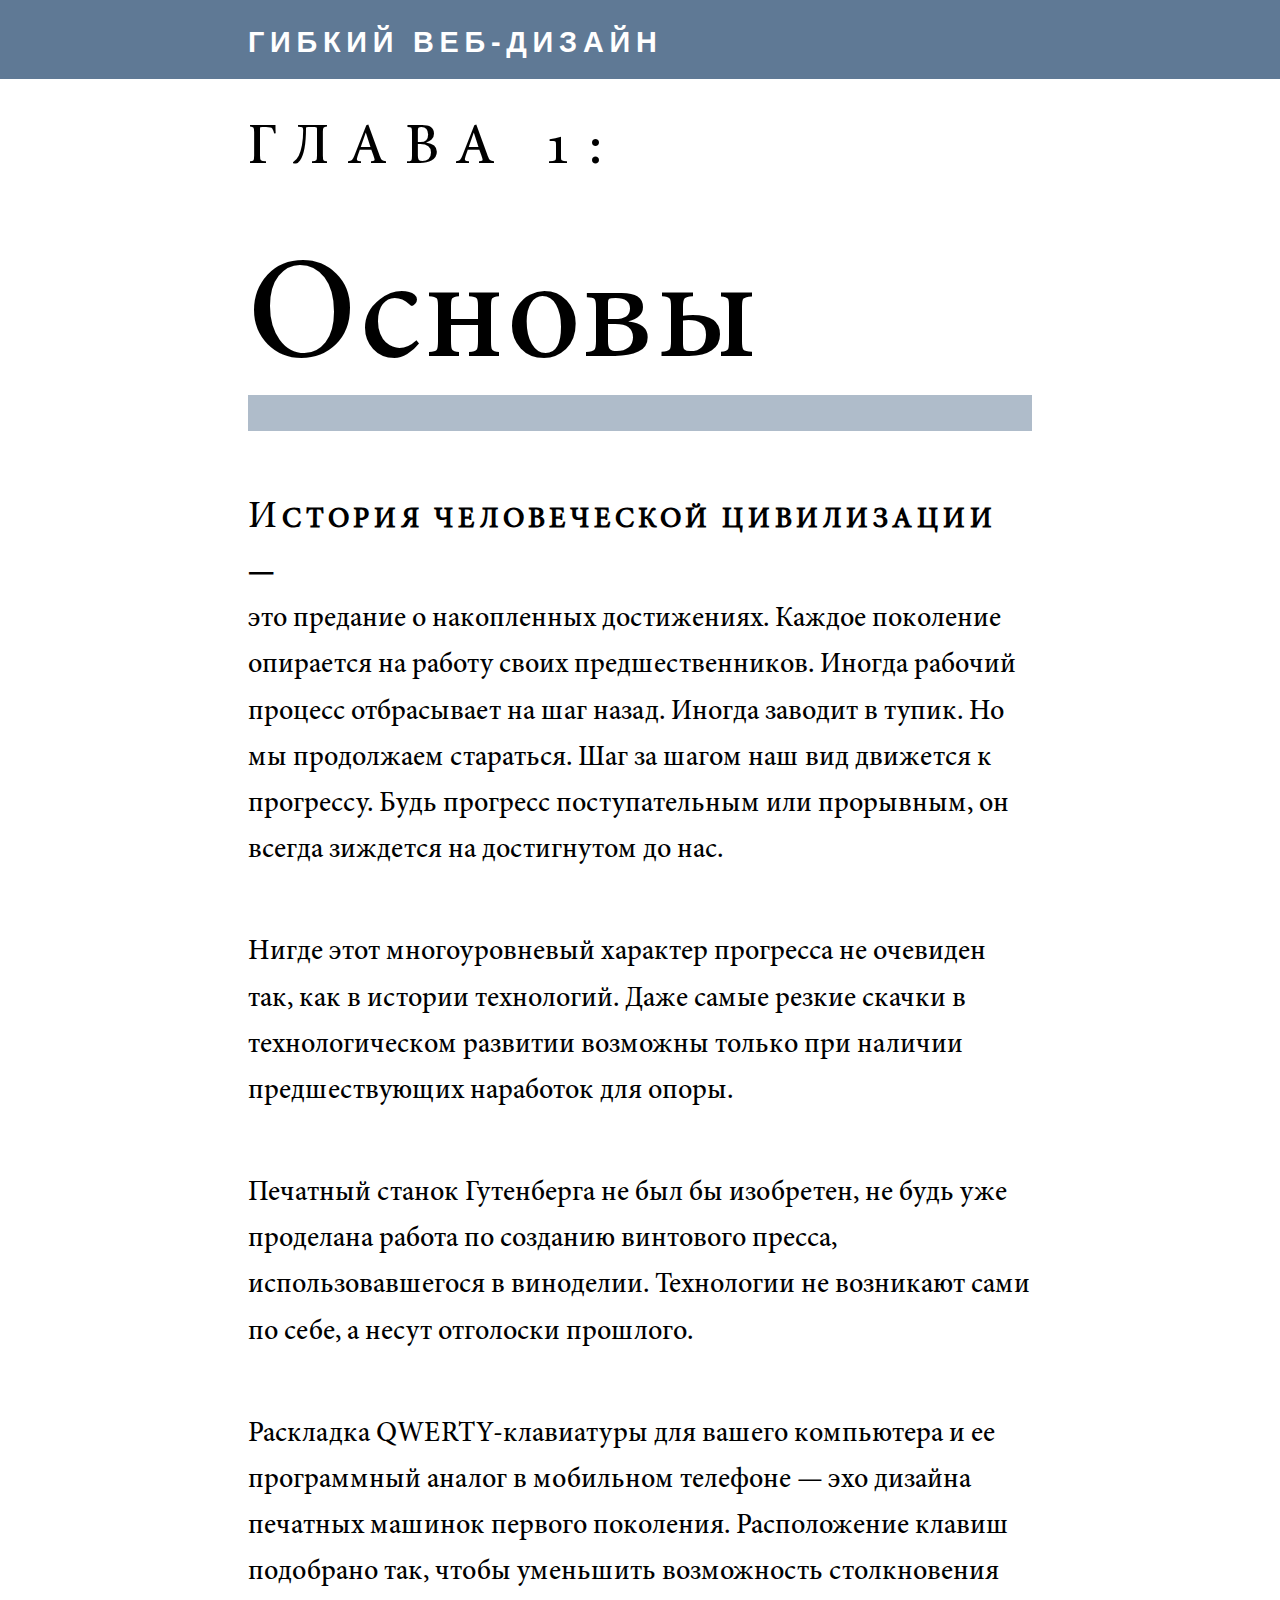
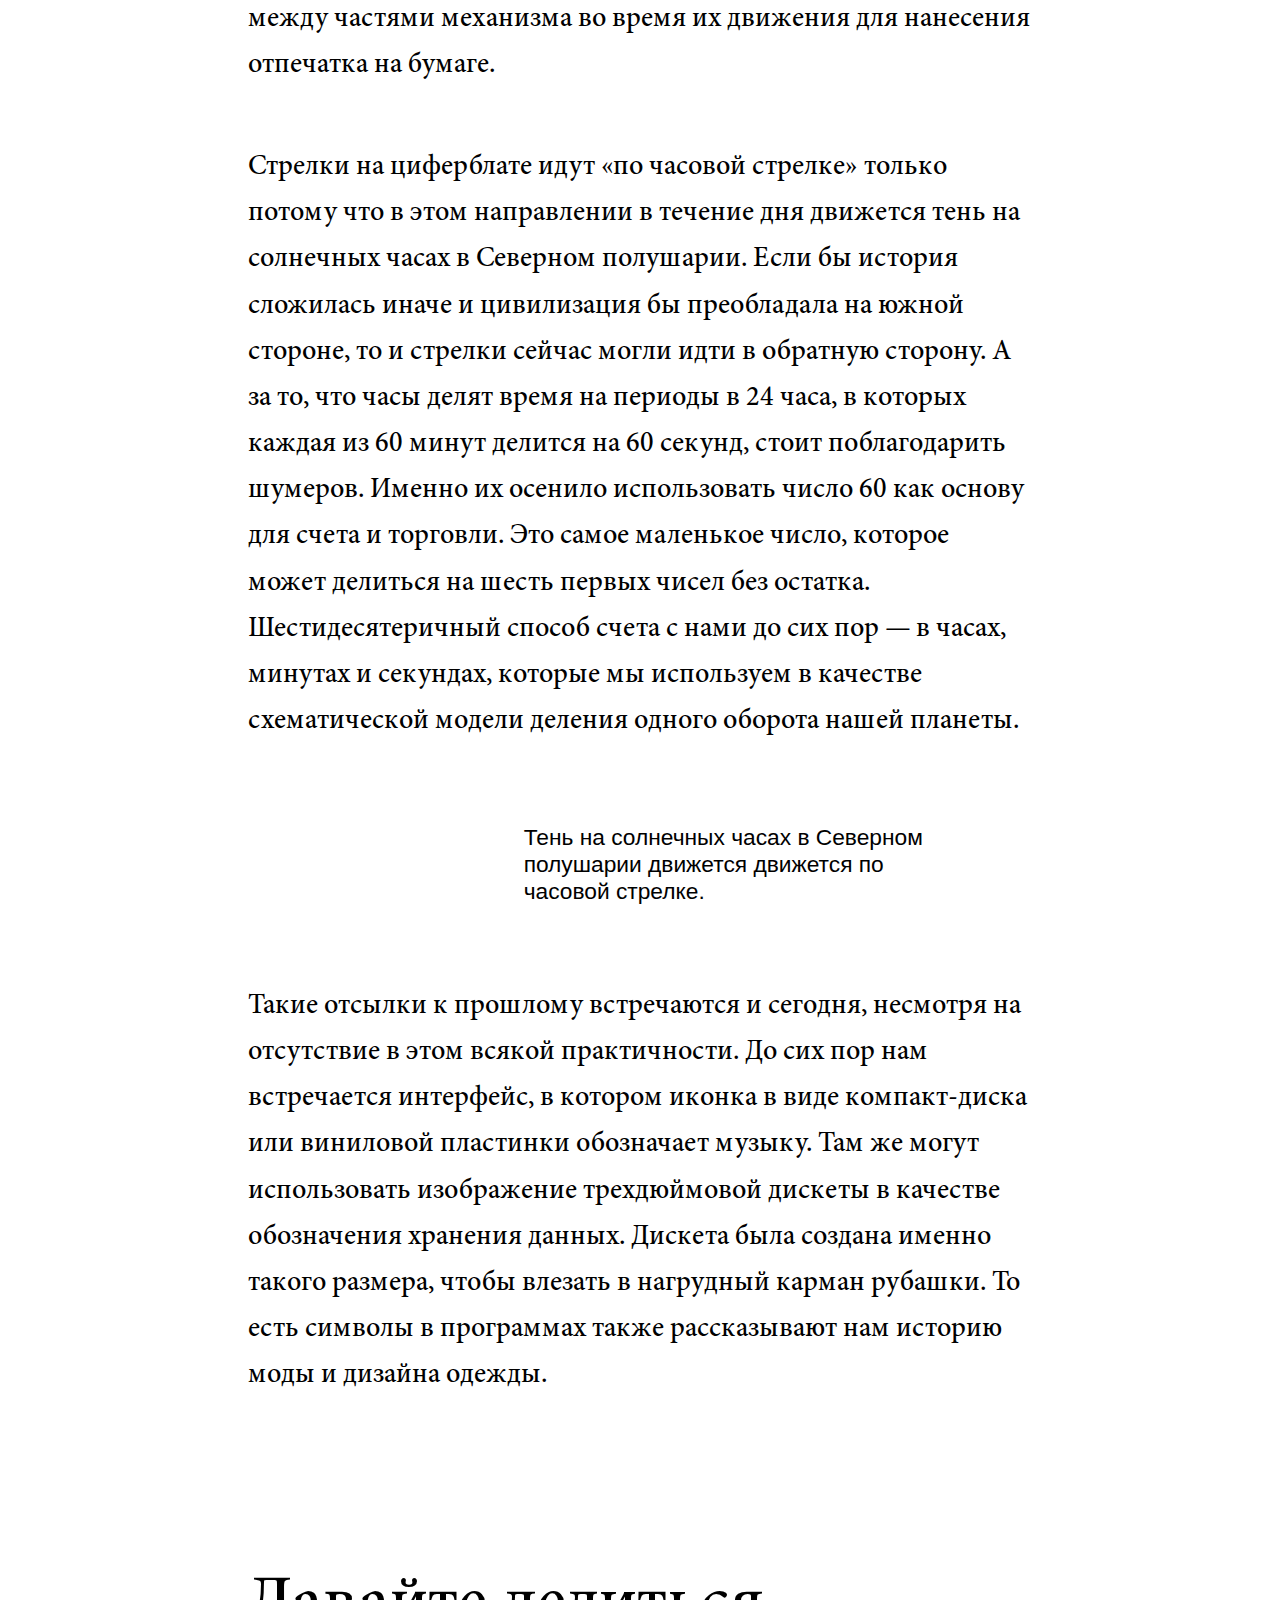
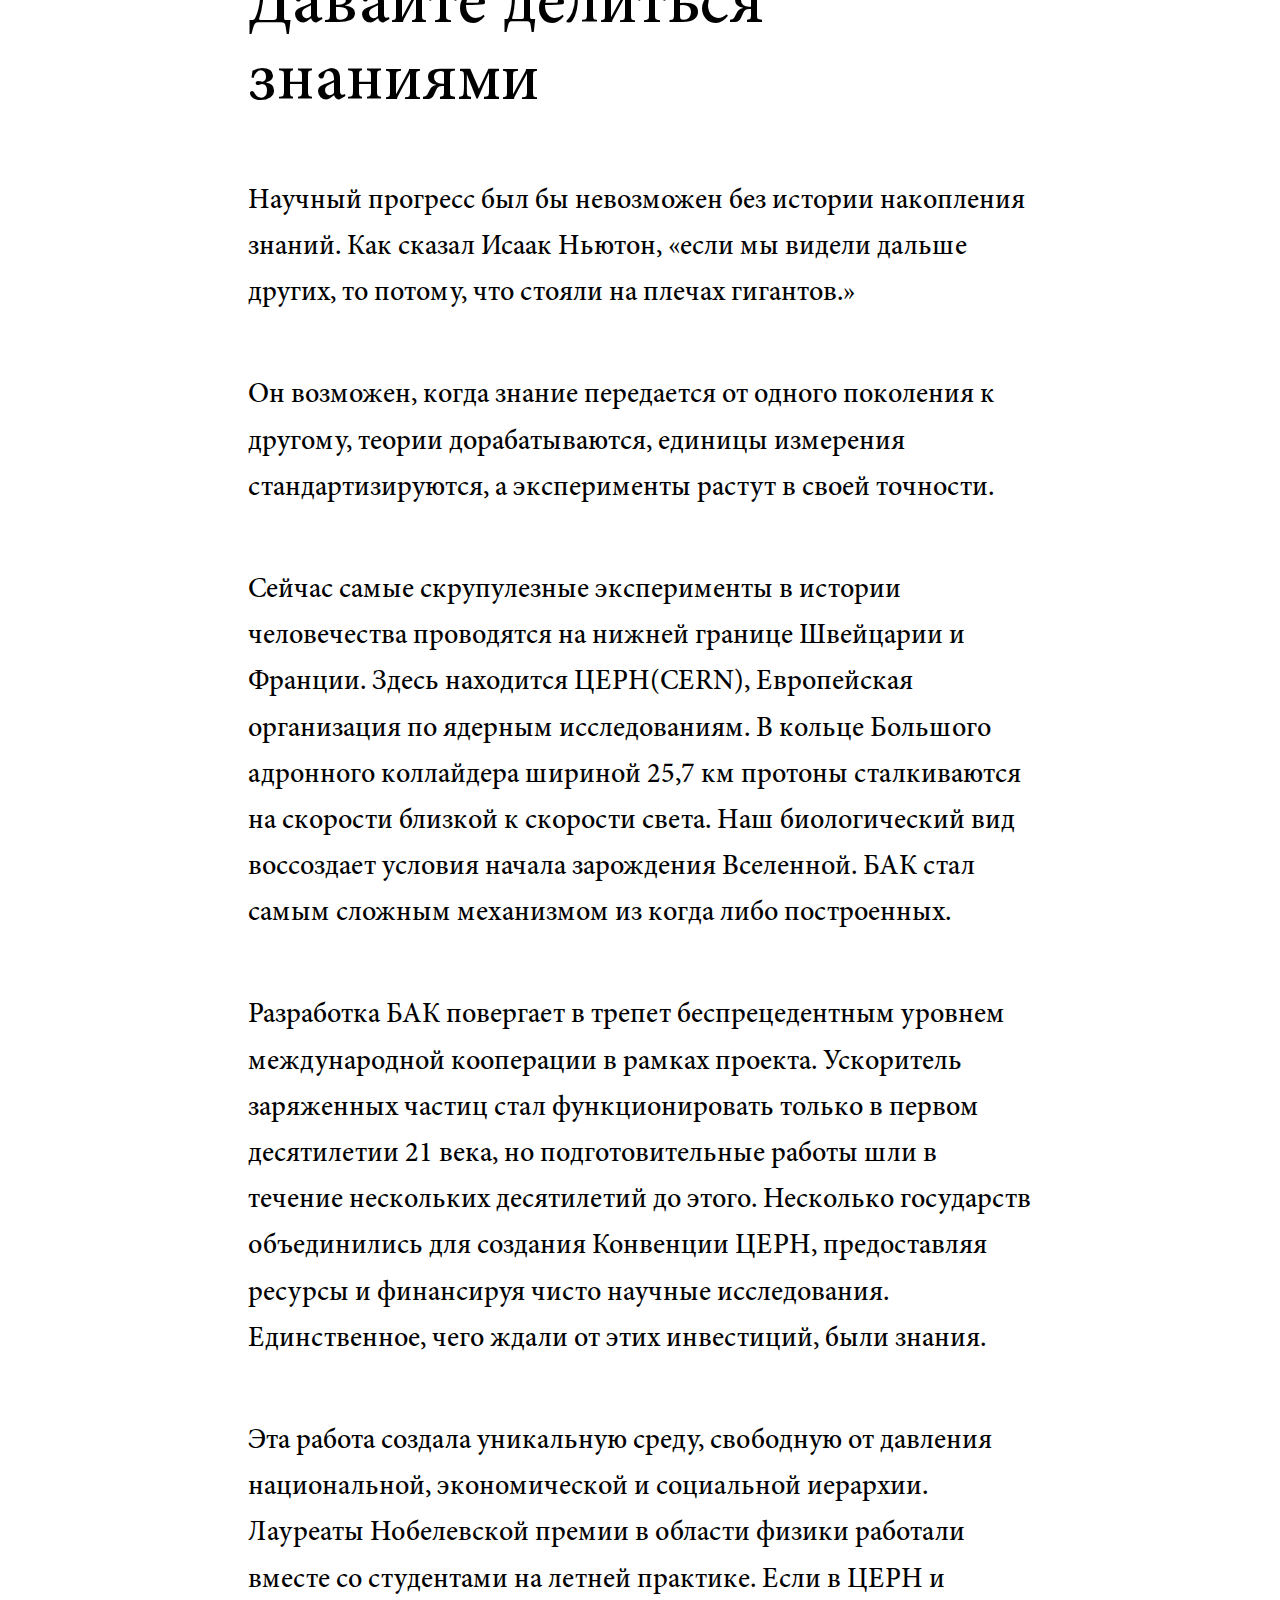
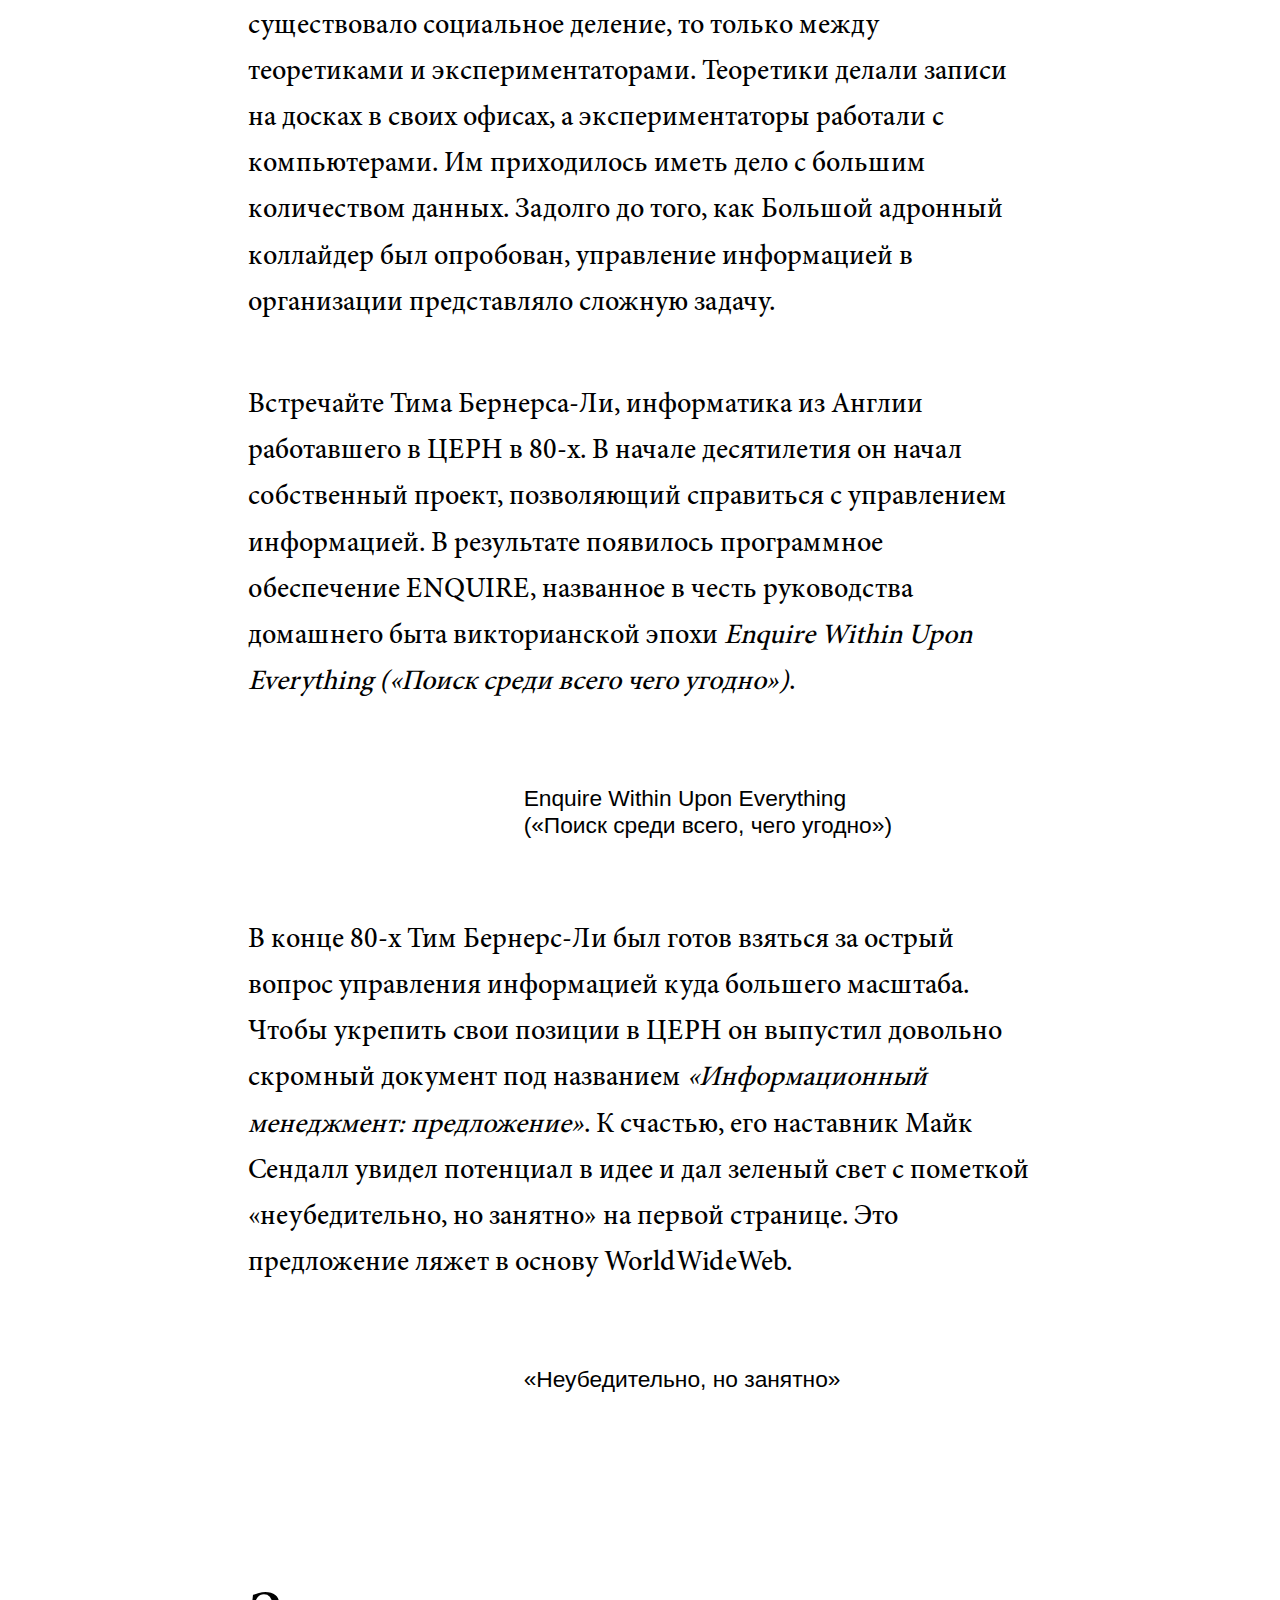
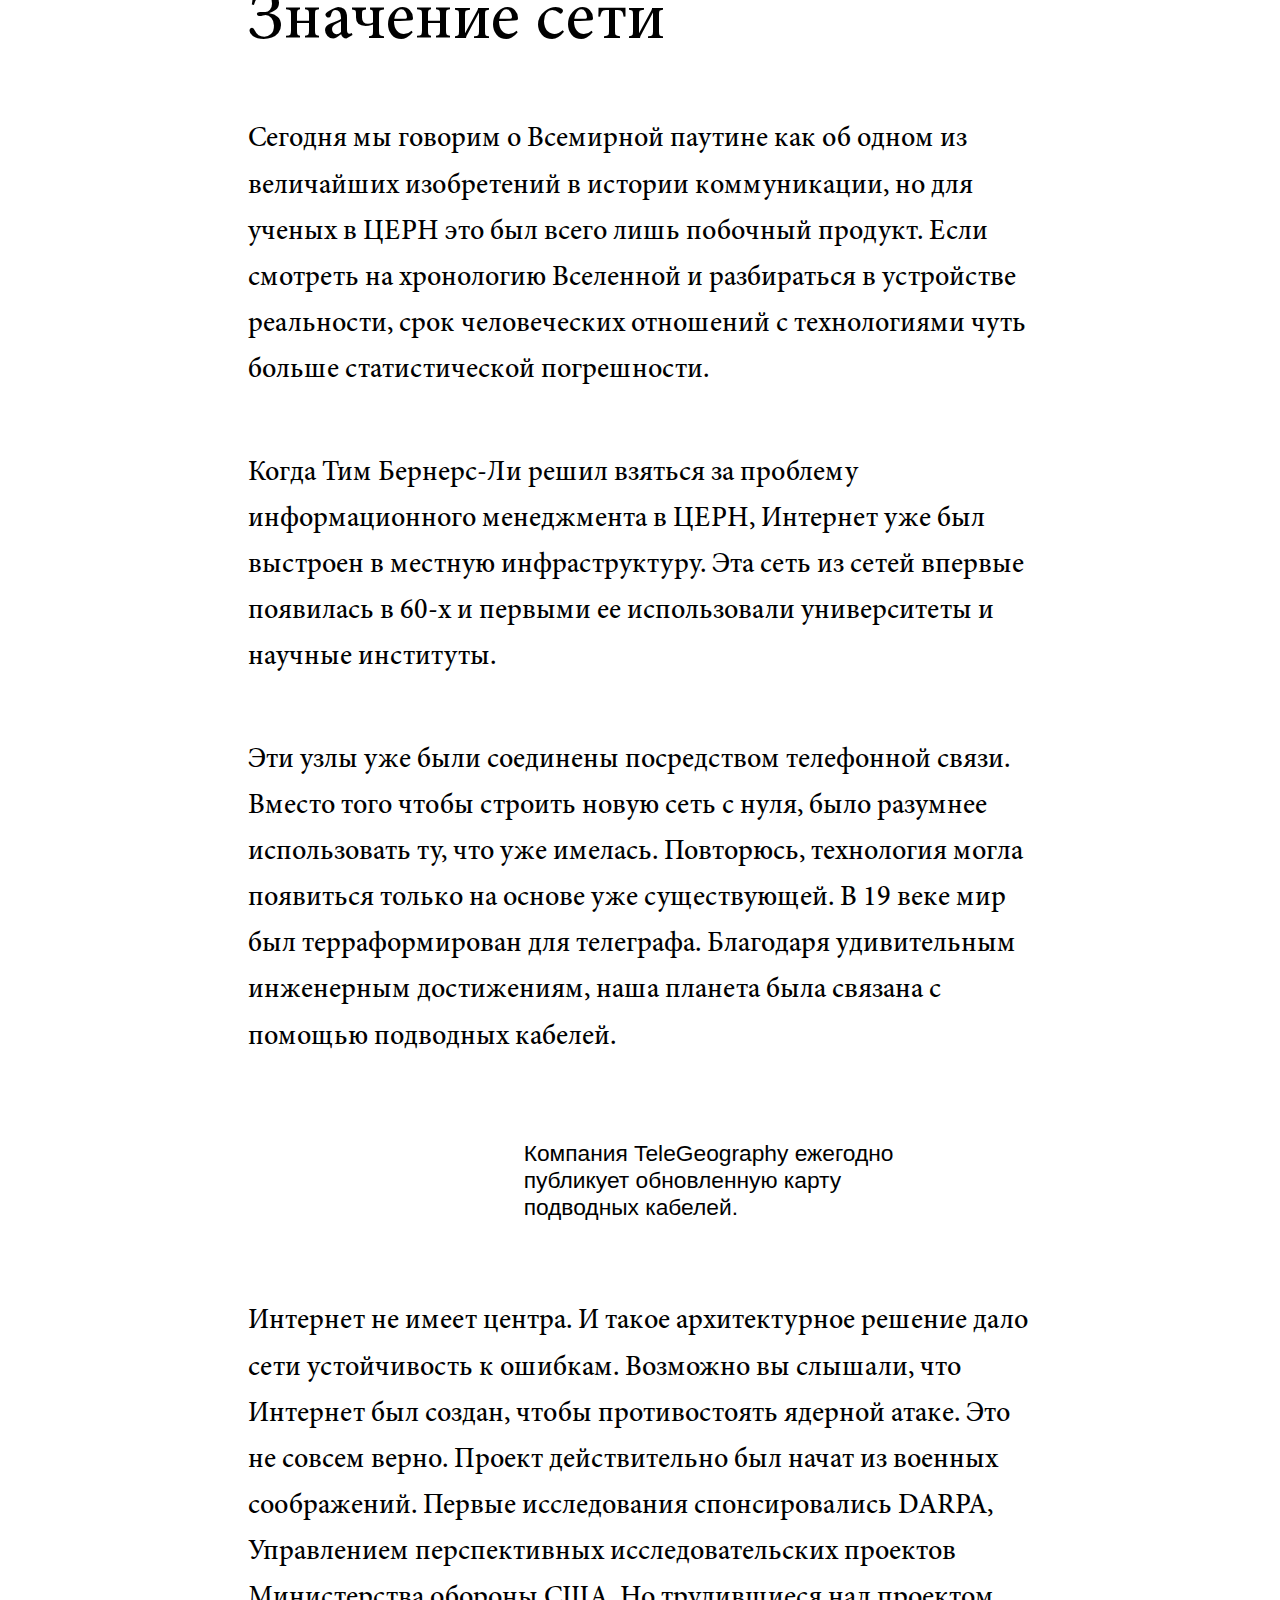
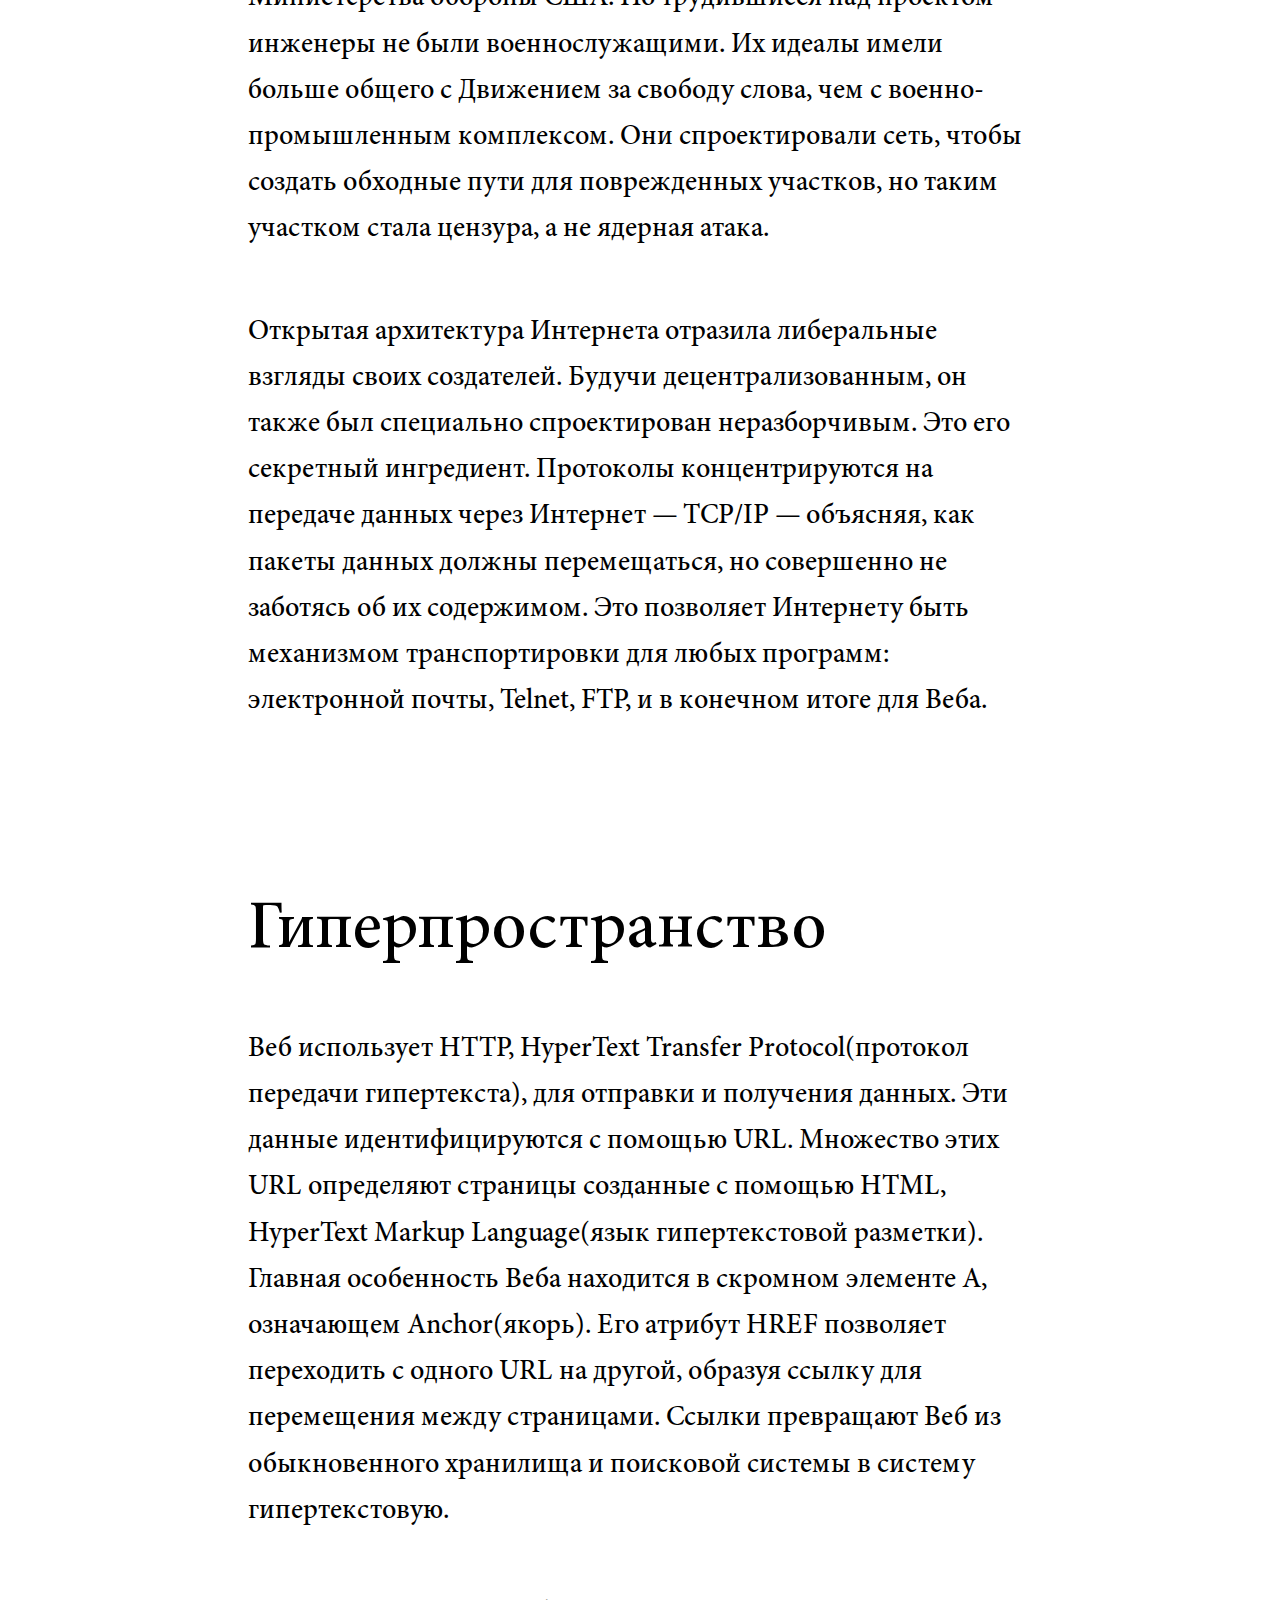
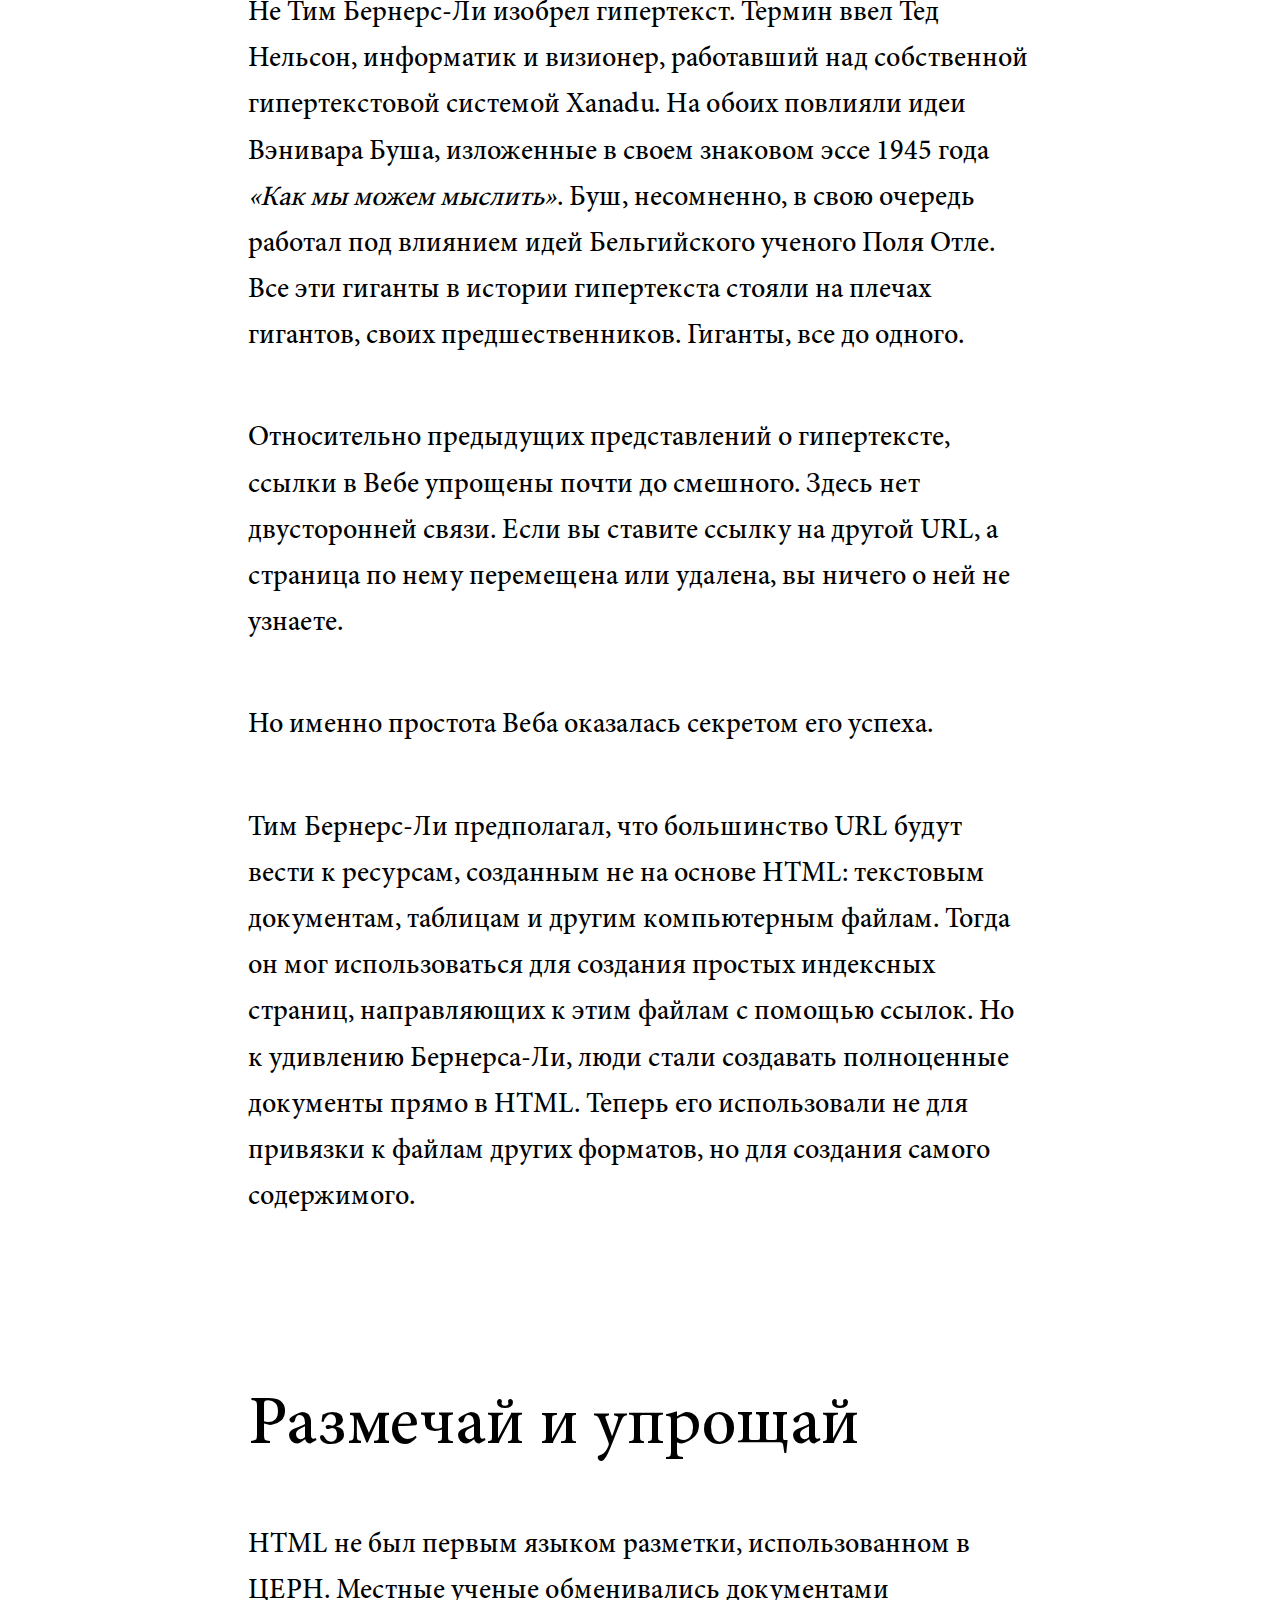
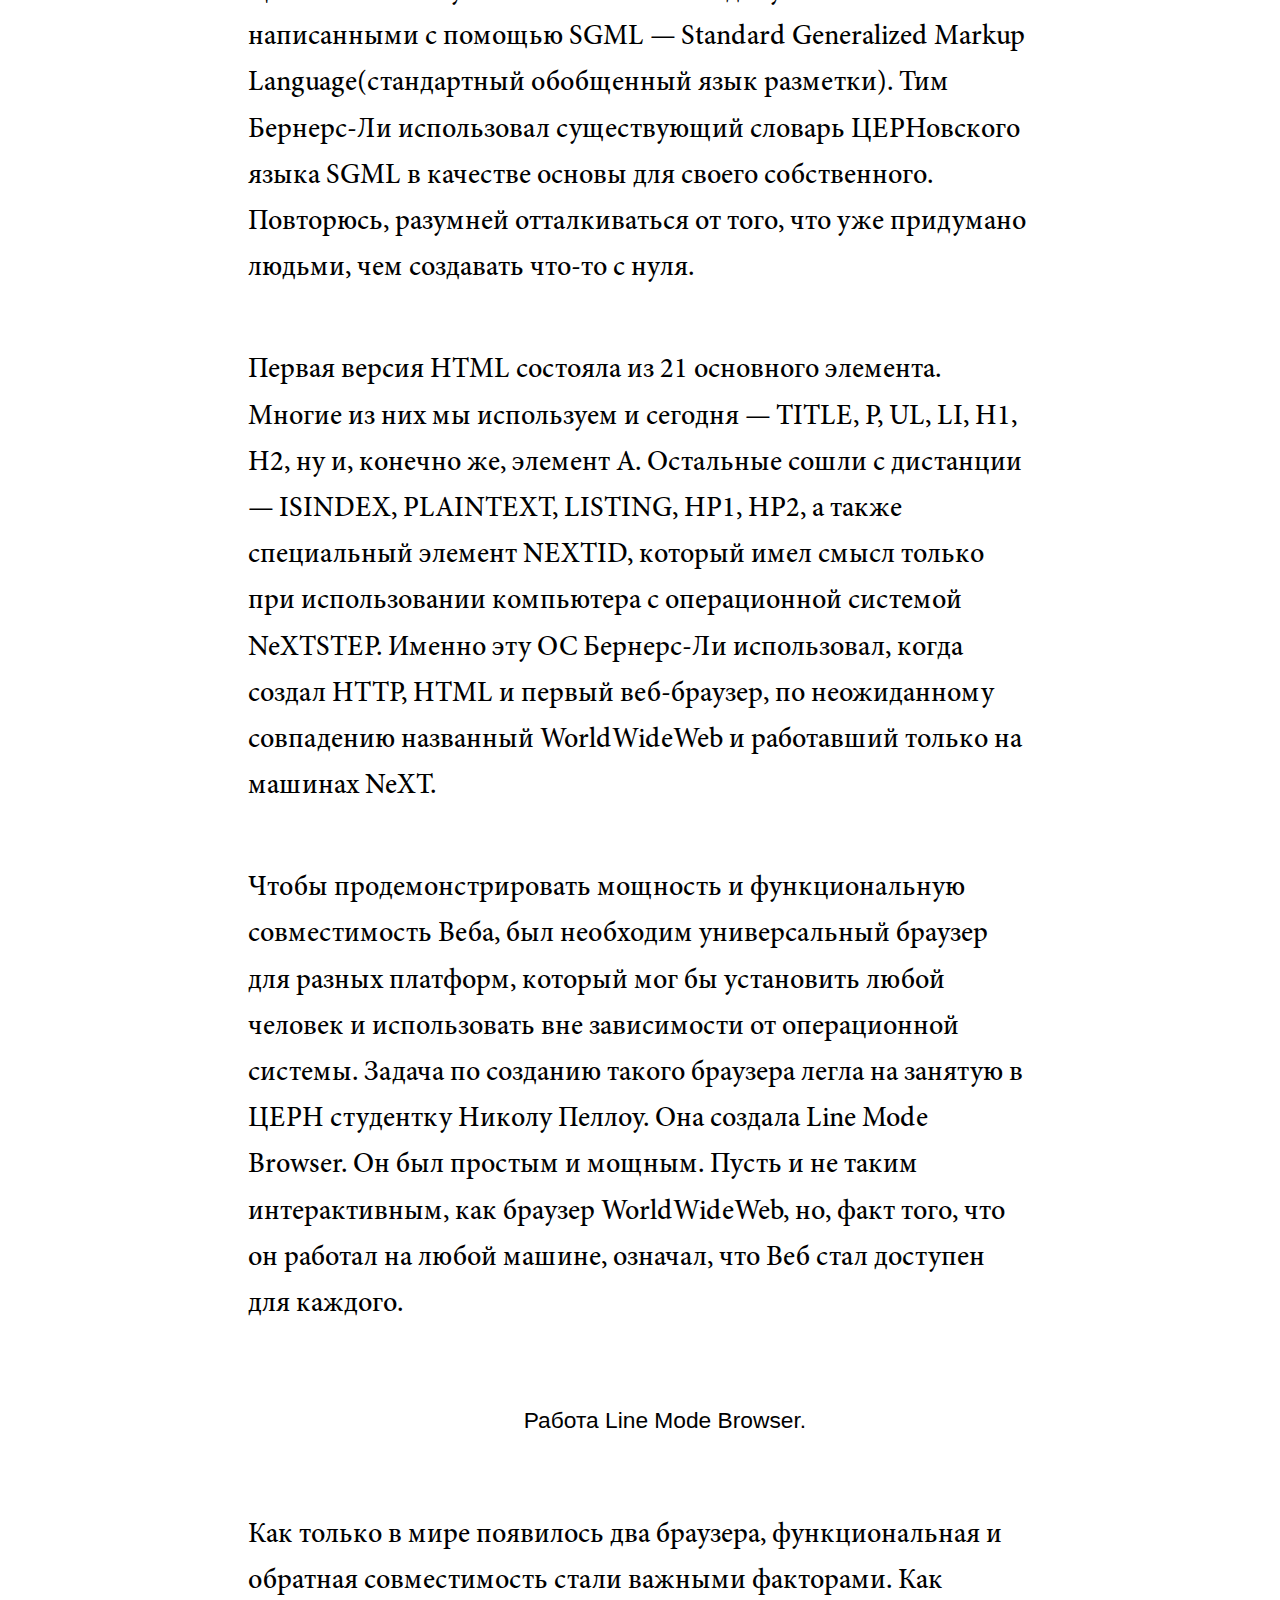
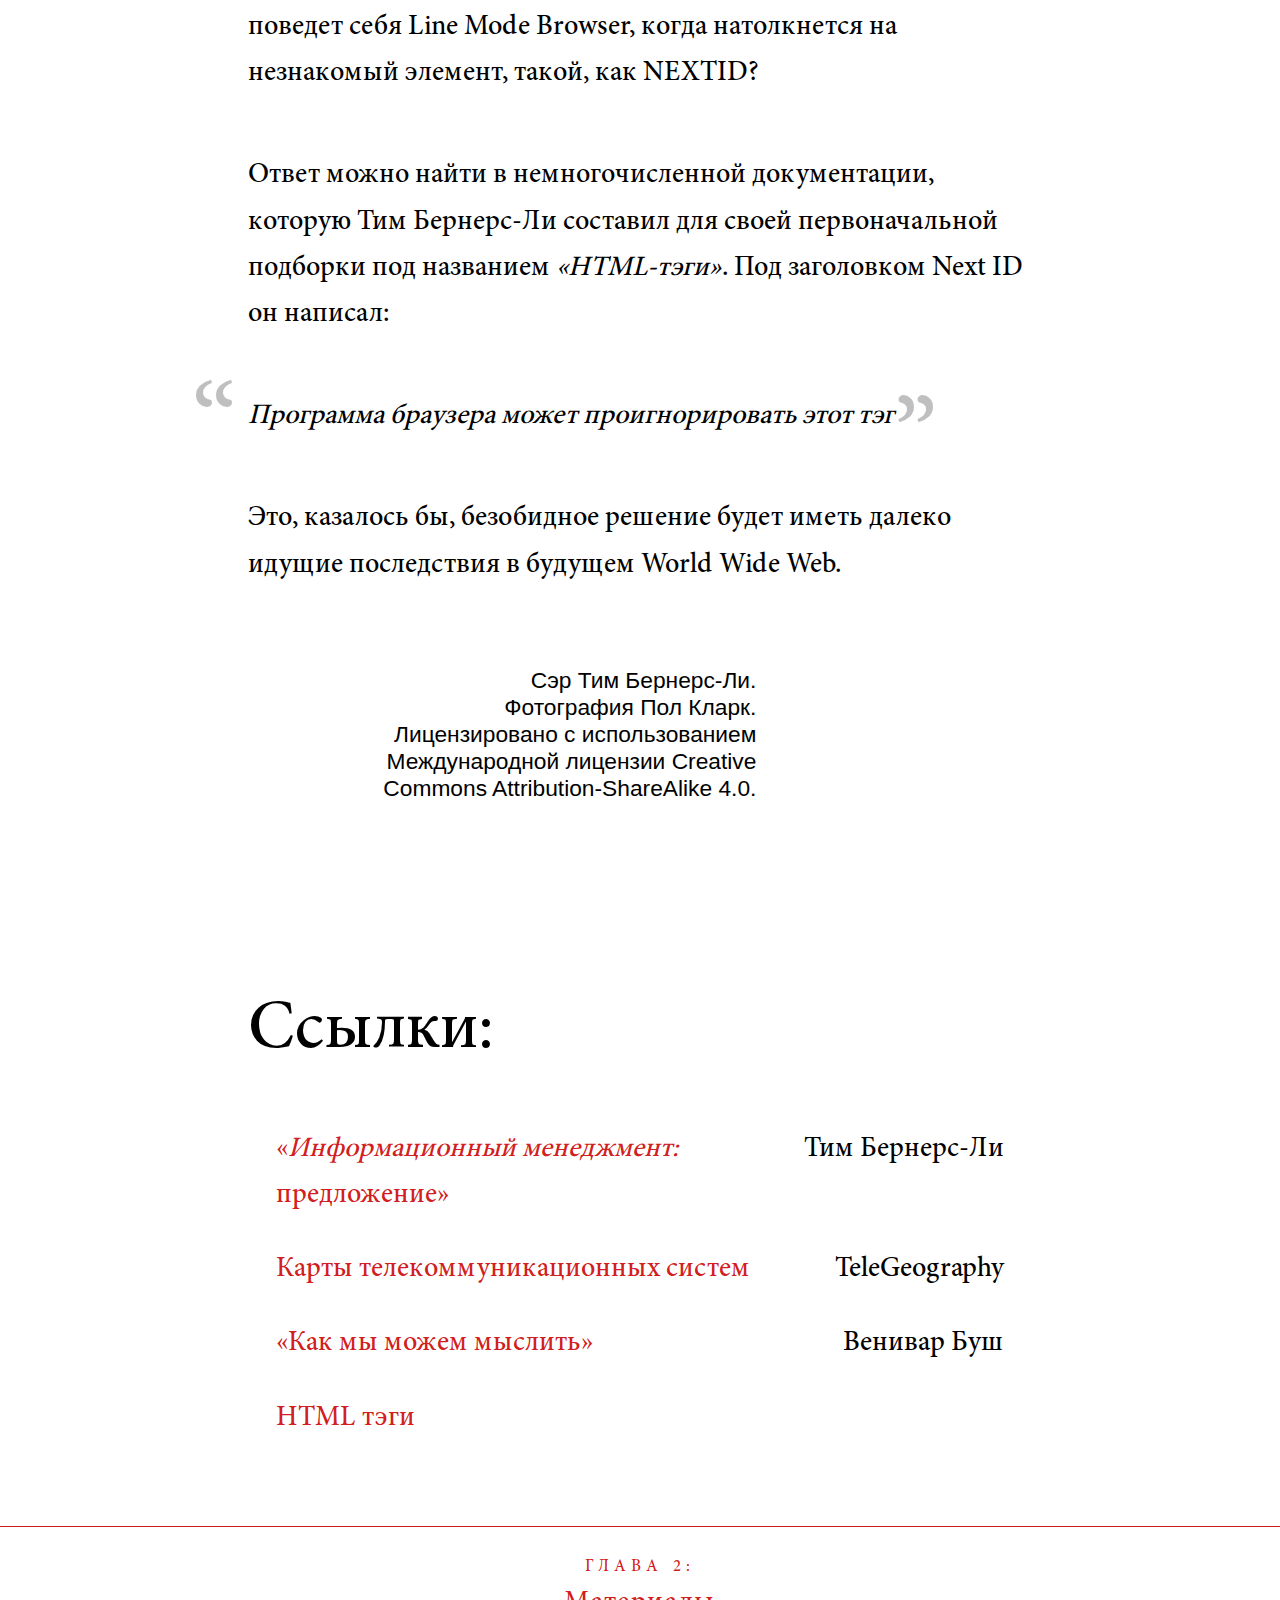
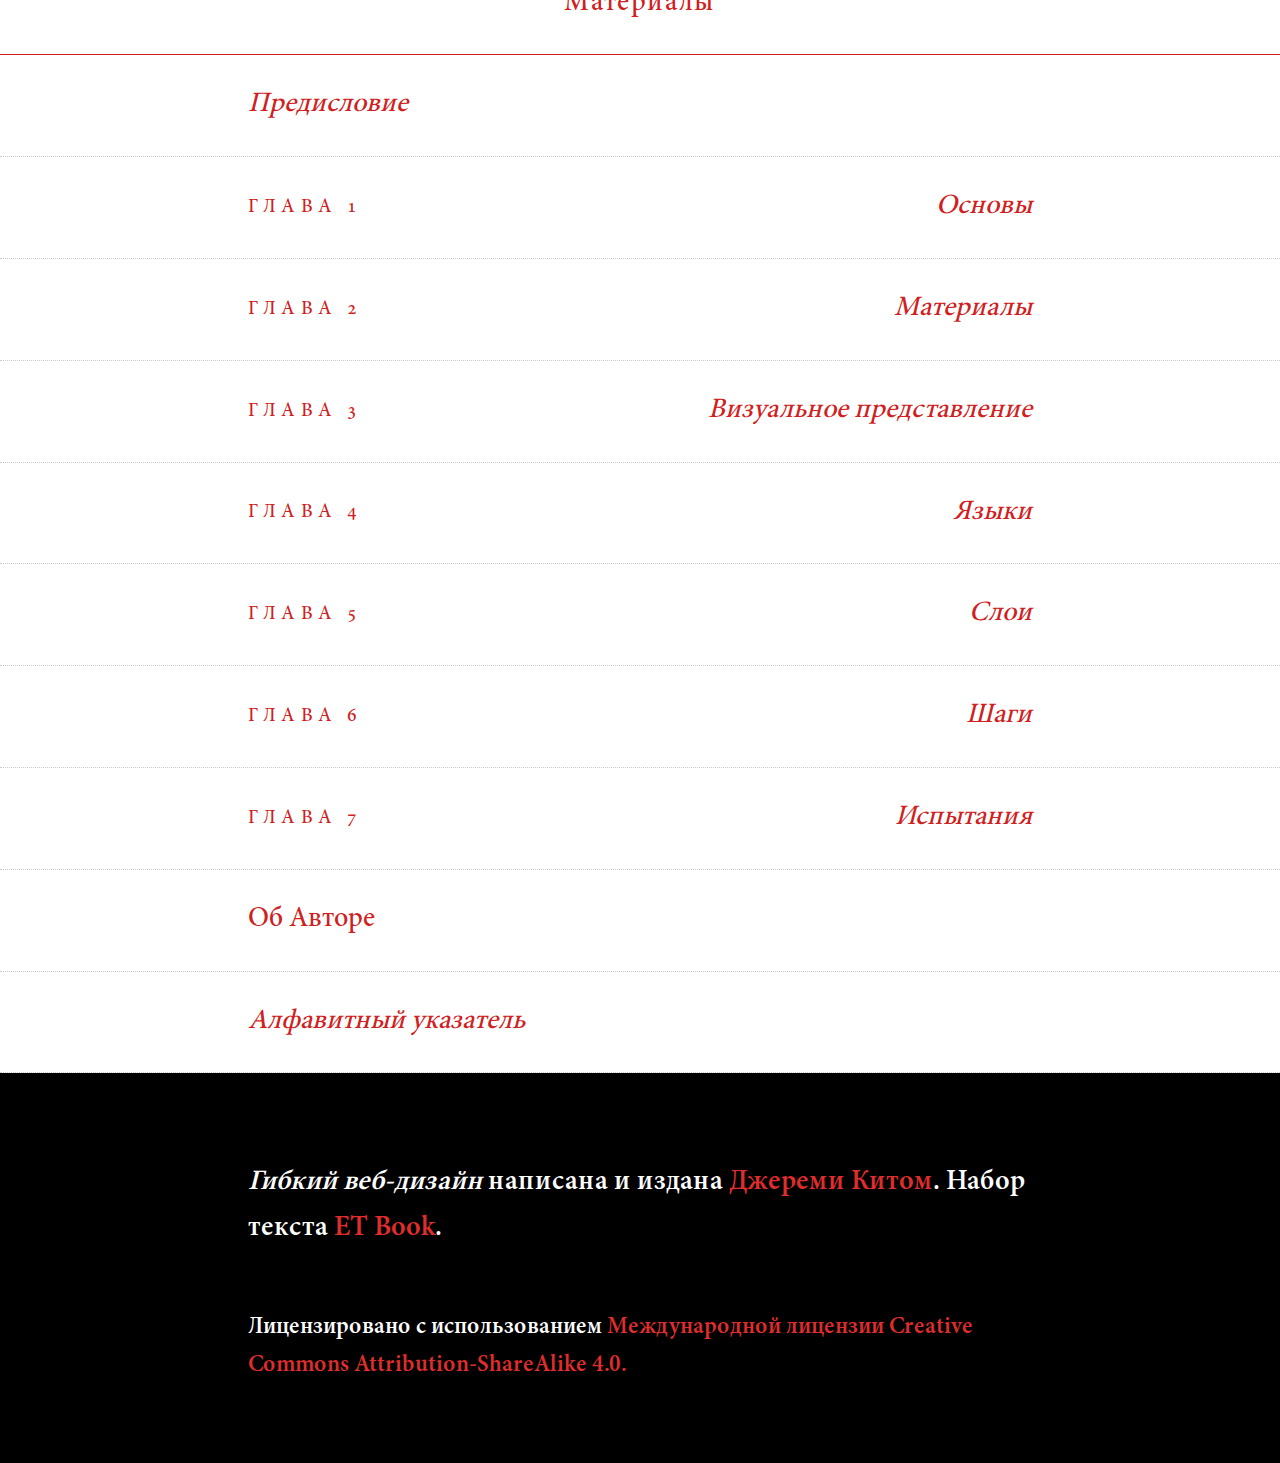
==== commit 6d41d492: "title border-bottom edited" ====
--- a/chapter1.html
+++ b/chapter1.html
@@ -5,7 +5,6 @@
     <meta charset="UTF-8">
     <meta name="viewport" content="width=device-width, initial-scale=1.0">
     <meta http-equiv="X-UA-Compatible" content="ie=edge">
-    <link rel="icon" href="img/favicon.ico" type="image/x-icon" />
     <link rel="stylesheet" href="styles/chapter1.css">
     <link rel="stylesheet" href="styles/content.css">
     <link rel="stylesheet" href="styles/next-chapter.css">
@@ -21,8 +20,8 @@
     </header>
     <main class="main">
         <div class="chapter-name">
-            <span class="chapter-number">Глава 1:</span>
-            <span class="chapter-title">Основы</span>
+            <span class="chapter-one">Глава 1:</span>
+            <span class="foundations">Основы</span>
         </div>
         <ul class="part-one">
             <li class="start text"><span class="history">История человеческой цивилизации —</span><br>это предание о накопленных достижениях. Каждое поколение опирается на работу своих предшественников. Иногда рабочий процесс отбрасывает на шаг назад. Иногда заводит в тупик.
@@ -45,7 +44,7 @@
             </figure>
             <li class="text">Такие отсылки к прошлому встречаются и сегодня, несмотря на отсутствие в этом всякой практичности. До сих пор нам встречается интерфейс, в котором иконка в виде компакт-диска или виниловой пластинки обозначает музыку. Там же могут использовать
                 изображение трехдюймовой дискеты в качестве обозначения хранения данных. Дискета была создана именно такого размера, чтобы влезать в нагрудный карман рубашки. То есть символы в программах также рассказывают нам историю моды и дизайна одежды.
-            </li>
+                </li>
         </ul>
         <ul class="part-two">
             <h2 class="sub-title">Давайте делиться знаниями</h2>
@@ -135,7 +134,7 @@
             <li class="text">Как только в мире появилось два браузера, функциональная и обратная совместимость стали важными факторами. Как поведет себя Line Mode Browser, когда натолкнется на незнакомый элемент, такой, как NEXTID?</li>
             <li class="text">Ответ можно найти в немногочисленной документации, которую Тим Бернерс-Ли составил для своей первоначальной подборки под названием <b class="italic">«HTML-тэги»</b>. Под заголовком Next ID он написал:
             </li>
-            <blockquote class="italic">
+            <blockquote class="italic text">
                 <p>Программа браузера может проигнорировать этот тэг</p>
             </blockquote>
             <li class="text before-img">Это, казалось бы, безобидное решение будет иметь далеко идущие последствия в будущем World Wide Web.</li>
@@ -153,7 +152,7 @@
         <ul class="last-part">
             <li class="references">
                 <a href="https://www.w3.org/History/1989/proposal.html">
-                    <p class="links" style="margin-right: 10px;">«<span class="italic">Информационный менеджмент:</span> предложение»</p>
+                    <p class="links">«<span class="italic">Информационный менеджмент:</span> предложение»</p>
                 </a>
                 <p class="names">Тим Бернерс-Ли</p>
             </li>
@@ -182,8 +181,8 @@
     <nav class="content-nav">
         <ol>
             <li>
-                <a class="content-link" href="introduction">
-                    <p class="content-p-left">Введение</p>
+                <a class="content-link" href="introduction/">
+                    <p class="content-p-left">Предисловие</p>
                 </a>
             </li>
             <li>
@@ -194,85 +193,68 @@
                 </a>
             </li>
             <li>
-                <a class="content-link" href="chapter2">
+                <a class="content-link" href="#">
                     <p class="content-p">
                         <span class="chapter">Глава 2</span>Материалы
                     </p>
                 </a>
             </li>
             <li>
-                <a class="content-link" href="chapter3">
-                    <p class="content-p">
-                        <span class="chapter">Глава 3</span>Видение
-                    </p>
-                </a>
-            </li>
-            <li>
-                <div class="content-link inactive">
-                    <p class="content-p">
-                        <span class="chapter">Глава 4 <span class="release-date">(Выйдет в августе)</span></span>Языки
-                    </p>
-                </div>
-            </li>
-            <li>
-                <div class="content-link inactive">
-                    <p class="content-p">
-                        <span class="chapter">Глава 5 (ВЫЙДЕТ В сентябре)</span>Слои
-                    </p>
-                </div>
-            </li>
-            <li>
-                <div class="content-link inactive">
-                    <p class="content-p">
-                        <span class="chapter">Глава 6 (ВЫЙДЕТ В сентябре)</span>Этапы
-                    </p>
-                </div>
-            </li>
-            <li>
-                <div class="content-link inactive">
-                    <p class="content-p">
-                        <span class="chapter">Глава 7 (ВЫЙДЕТ В октябре)</span>Сложности
-                    </p>
-                </div>
-            </li>
-            <li>
-                <div class="content-link inactive">
-                    <p class="content-p-left author">Об авторе (Выйдет в октябре)
-                    </p>
-                </div>
-            </li>
-            <li>
-                <div class="content-link inactive">
-                    <p class="content-p-left">Указатель (Выйдет в ноябре)</p>
-                </div>
+                <a class="content-link" href="#">
+                    <p class="content-p">
+                        <span class="chapter">Глава 3</span>Визуальное представление
+                    </p>
+                </a>
+            </li>
+            <li>
+                <a class="content-link" href="#">
+                    <p class="content-p">
+                        <span class="chapter">Глава 4</span>Языки
+                    </p>
+                </a>
+            </li>
+            <li>
+                <a class="content-link" href="#">
+                    <p class="content-p">
+                        <span class="chapter">Глава 5</span>Слои
+                    </p>
+                </a>
+            </li>
+            <li>
+                <a class="content-link" href="#">
+                    <p class="content-p">
+                        <span class="chapter">Глава 6</span>Шаги
+                    </p>
+                </a>
+            </li>
+            <li>
+                <a class="content-link" href="#">
+                    <p class="content-p">
+                        <span class="chapter">Глава 7</span>Испытания
+                    </p>
+                </a>
+            </li>
+            <li>
+                <a class="content-link" href="#">
+                    <p class="content-p">
+                        <span class="author">Об Авторе</span>
+                    </p>
+                </a>
+            </li>
+            <li>
+                <a class="content-link" href="#">
+                    <p class="content-p-left">Алфавитный указатель</p>
+                </a>
             </li>
         </ol>
     </nav>
     <footer class="footer">
         <div class="footer-container">
-            <p class="producer"><b class="italic">Гибкий веб-дизайн</b> написана и издана <a href="https://adactio.com" rel="me"><span class="red">Джереми Китом</span></a>.
+            <p class="producer"><b class="italic">Гибкий веб-дизайн</b> написана и издана <a href="https://adactio.com" rel="me"><span class="red">Джереми Китом</span></a>. Набор текста <a href="https://edwardtufte.github.io/et-book/"><span class="red">ET Book</span></a>.
             </p>
             <p class="license">Лицензировано с использованием <a rel="license" href="https://creativecommons.org/licenses/by-sa/4.0/"><span class="red">Международной лицензии
-                        Creative Commons Attribution‐ShareAlike 4.0.</span></a>
-            </p>
-            <p class="license">Перевод книги на русский язык:<span class="red">
-                    Дмитрий Коновалов.
-                </span></a>
-                <p class="license">Русская версия сайта создана <a target="blank" href="https://moscoding.ru/"><span class="red">Moscow Coding School</span></a> при участии: <span class="red">
-                    Victor H, Arslan, Kristina A, Anastasia K, Liza Ch, Kirill, kirillt8, Ivan V.
-                </span></a>
-                </p>
+                        Creative Commons Attribution‐ShareAlike 4.0.</span></a></p>
         </div>
-        <a class="footer-logo" target="blank" href="https://moscoding.ru/">
-            <svg width="282" height="27" fill="none" style="top:20px" class="styles-module--logo--1x0tv">
-                <path
-                    d="M8.785 6.636h1.7v15h-1.52v-11.09l-2.417 7.09h-1.61l-2.417-7.09v11.181H1v-15h1.7l3.132 9.091 2.953-9.182zM23.103 17.546c0 3.272-2.237 4.363-4.295 4.363-2.059 0-4.296-1.09-4.296-4.363v-2.91c0-3.272 2.237-4.363 4.296-4.363 2.058 0 4.295 1.09 4.295 4.363v2.91zm-1.61-2.91c0-1.818-1.254-2.727-2.685-2.727-1.432 0-2.685.91-2.685 2.727v3c0 1.819 1.253 2.728 2.685 2.728 1.431 0 2.684-.91 2.684-2.728v-3zM34.2 13.818c-.18-1.272-1.075-2-2.417-2-1.163 0-2.058.636-2.058 1.636 0 .91.626 1.364 1.521 1.546l2.058.546c1.611.363 2.774 1.272 2.774 3.272 0 2.182-1.61 3.091-3.848 3.091-2.237 0-4.205-1.09-4.384-3.727h1.61c.18 1.545 1.253 2.182 2.774 2.182 1.522 0 2.238-.637 2.238-1.546 0-.727-.358-1.364-1.522-1.636l-2.147-.546c-1.164-.272-2.685-1.09-2.685-3.09 0-2 1.7-3.182 3.669-3.182 2.237 0 3.848 1.09 4.027 3.545H34.2v-.09zM49.412 14.09H47.8c-.18-1.454-1.342-2.272-2.595-2.272-1.432 0-2.685.91-2.685 2.727v3c0 1.819 1.253 2.728 2.685 2.728 1.253 0 2.416-.727 2.595-2.273h1.61c-.268 2.818-2.326 3.818-4.205 3.818-2.058 0-4.296-1.09-4.296-4.363v-2.91c0-3.272 2.238-4.363 4.296-4.363 1.879.09 3.937 1.09 4.206 3.909zM62.566 17.546c0 3.272-2.237 4.363-4.295 4.363-2.059 0-4.296-1.09-4.296-4.363v-2.91c0-3.272 2.237-4.363 4.296-4.363 2.058 0 4.295 1.09 4.295 4.363v2.91zm-1.61-2.91c0-1.818-1.254-2.727-2.685-2.727-1.432 0-2.685.91-2.685 2.727v3c0 1.819 1.253 2.728 2.685 2.728 1.431 0 2.684-.91 2.684-2.728v-3zM74.02 18.636l1.163-8h1.522l-1.79 11.091h-1.432l-2.237-7.273-2.237 7.273h-1.432l-1.79-11.09h1.522l1.163 8 1.88-6.273h1.52l2.148 6.272zM103.819 11.09h-1.611c-.179-2-1.432-3-3.132-3-1.79 0-3.132 1.183-3.132 3.456v5.272c0 2.273 1.432 3.455 3.132 3.455 1.611 0 2.953-1 3.132-3h1.611c-.179 2.909-2.058 4.636-4.743 4.636-2.863 0-4.743-1.909-4.743-5.09v-5.273c0-3.182 1.969-5.091 4.743-5.091 2.685 0 4.564 1.727 4.743 4.636zM116.615 17.546c0 3.272-2.237 4.363-4.295 4.363s-4.295-1.09-4.295-4.363v-2.91c0-3.272 2.237-4.363 4.295-4.363s4.295 1.09 4.295 4.363v2.91zm-1.611-2.91c0-1.818-1.252-2.727-2.684-2.727-1.432 0-2.685.91-2.685 2.727v3c0 1.819 1.253 2.728 2.685 2.728 1.432 0 2.684-.91 2.684-2.728v-3zM121.268 17.546v-2.91c0-3.272 2.238-4.363 4.296-4.363.984 0 2.147.454 2.684 1.363v-5h1.611v15h-1.611v-1.09c-.537.909-1.7 1.363-2.684 1.363-2.058 0-4.296-1.09-4.296-4.363zm1.611 0c0 1.818 1.253 2.727 2.685 2.727 1.432 0 2.684-.91 2.684-2.727v-3c0-1.819-1.252-2.728-2.684-2.728-1.432 0-2.685.91-2.685 2.727v3zM135.228 10.636h4.385v9.546h3.848v1.545h-9.217v-1.545h3.848v-8h-2.774v-1.546h-.09zm2.237-4h2.327V9h-2.327V6.636zM156.257 14.636v7h-1.61v-7.09c0-1.819-1.253-2.728-2.685-2.728-1.432 0-2.685.91-2.685 2.727v7.091h-1.61v-11.09h1.61v1.09c.537-.909 1.701-1.363 2.685-1.363 2.058 0 4.295 1.09 4.295 4.363zM167.98 21.546V20.09c-.537.909-1.7 1.363-2.685 1.363-2.058 0-4.295-1.09-4.295-4.363v-2.455c0-3.272 2.237-4.363 4.295-4.363.985 0 2.148.454 2.685 1.363v-1.09h1.611v10.909c0 3.272-2.238 4.363-4.296 4.363-1.879 0-4.027-.909-4.206-3.818h1.611c.179 1.455 1.343 2.273 2.595 2.273 1.343 0 2.685-.91 2.685-2.727zm-5.369-4.364c0 1.818 1.253 2.727 2.684 2.727 1.432 0 2.685-.909 2.685-2.727v-2.546c0-1.818-1.253-2.727-2.685-2.727-1.431 0-2.684.91-2.684 2.727v2.546zM187.04 17.273h1.7c.269 1.909 1.522 3 3.132 3 1.701 0 2.864-.818 2.864-2.364 0-1.363-.716-2.182-2.416-2.636l-1.879-.546c-2.237-.636-3.132-2.454-3.132-4.273 0-2.545 1.968-4 4.385-4 2.595 0 4.116 1.455 4.474 4h-1.7c-.358-1.454-1.164-2.363-2.774-2.363-1.79 0-2.685 1.09-2.685 2.364 0 1.363.716 2.272 2.237 2.636l1.7.455c2.058.636 3.401 1.909 3.401 4.272 0 2.364-1.521 4-4.475 4-2.774.091-4.653-1.727-4.832-4.545zM209.233 14.09h-1.611c-.179-1.454-1.342-2.272-2.595-2.272-1.432 0-2.685.91-2.685 2.727v3c0 1.819 1.253 2.728 2.685 2.728 1.253 0 2.416-.727 2.595-2.273h1.611c-.269 2.818-2.327 3.818-4.206 3.818-2.058 0-4.295-1.09-4.295-4.363v-2.91c0-3.272 2.237-4.363 4.295-4.363 1.879.09 4.027 1.09 4.206 3.909zM222.655 14.636v7h-1.61v-7.09c0-1.819-1.253-2.728-2.685-2.728-1.432 0-2.684.91-2.684 2.727v7.091h-1.611v-15h1.611v5c.537-.909 1.7-1.363 2.684-1.363 2.058 0 4.295 1.09 4.295 4.363zM235.989 17.546c0 3.272-2.237 4.363-4.295 4.363-2.059 0-4.296-1.09-4.296-4.363v-2.91c0-3.272 2.237-4.363 4.296-4.363 2.058 0 4.295 1.09 4.295 4.363v2.91zm-1.611-2.91c0-1.818-1.253-2.727-2.684-2.727-1.432 0-2.685.91-2.685 2.727v3c0 1.819 1.253 2.728 2.685 2.728 1.431 0 2.684-.91 2.684-2.728v-3zM249.322 17.546c0 3.272-2.237 4.363-4.295 4.363s-4.295-1.09-4.295-4.363v-2.91c0-3.272 2.237-4.363 4.295-4.363s4.295 1.09 4.295 4.363v2.91zm-1.611-2.91c0-1.818-1.252-2.727-2.684-2.727-1.432 0-2.685.91-2.685 2.727v3c0 1.819 1.253 2.728 2.685 2.728 1.432 0 2.684-.91 2.684-2.728v-3zM254.87 6.636h4.385v13.455h3.848v1.545h-9.217v-1.545h3.848V8.18h-2.774V6.637h-.09zM281 1h-13.512v25H281V1z"
-                    fill="#fff"></path>
-                <path
-                    d="M8.785 6.636h1.7v15h-1.52v-11.09l-2.417 7.09h-1.61l-2.417-7.09v11.181H1v-15h1.7l3.132 9.091 2.953-9.182zM23.103 17.546c0 3.272-2.237 4.363-4.295 4.363-2.059 0-4.296-1.09-4.296-4.363v-2.91c0-3.272 2.237-4.363 4.296-4.363 2.058 0 4.295 1.09 4.295 4.363v2.91zm-1.61-2.91c0-1.818-1.254-2.727-2.685-2.727-1.432 0-2.685.91-2.685 2.727v3c0 1.819 1.253 2.728 2.685 2.728 1.431 0 2.684-.91 2.684-2.728v-3zM34.2 13.818c-.18-1.272-1.075-2-2.417-2-1.163 0-2.058.636-2.058 1.636 0 .91.626 1.364 1.521 1.546l2.058.546c1.611.363 2.774 1.272 2.774 3.272 0 2.182-1.61 3.091-3.848 3.091-2.237 0-4.205-1.09-4.384-3.727h1.61c.18 1.545 1.253 2.182 2.774 2.182 1.522 0 2.238-.637 2.238-1.546 0-.727-.358-1.364-1.522-1.636l-2.147-.546c-1.164-.272-2.685-1.09-2.685-3.09 0-2 1.7-3.182 3.669-3.182 2.237 0 3.848 1.09 4.027 3.545H34.2v-.09zM49.412 14.09H47.8c-.18-1.454-1.342-2.272-2.595-2.272-1.432 0-2.685.91-2.685 2.727v3c0 1.819 1.253 2.728 2.685 2.728 1.253 0 2.416-.727 2.595-2.273h1.61c-.268 2.818-2.326 3.818-4.205 3.818-2.058 0-4.296-1.09-4.296-4.363v-2.91c0-3.272 2.238-4.363 4.296-4.363 1.879.09 3.937 1.09 4.206 3.909zM62.566 17.546c0 3.272-2.237 4.363-4.295 4.363-2.059 0-4.296-1.09-4.296-4.363v-2.91c0-3.272 2.237-4.363 4.296-4.363 2.058 0 4.295 1.09 4.295 4.363v2.91zm-1.61-2.91c0-1.818-1.254-2.727-2.685-2.727-1.432 0-2.685.91-2.685 2.727v3c0 1.819 1.253 2.728 2.685 2.728 1.431 0 2.684-.91 2.684-2.728v-3zM74.02 18.636l1.163-8h1.522l-1.79 11.091h-1.432l-2.237-7.273-2.237 7.273h-1.432l-1.79-11.09h1.522l1.163 8 1.88-6.273h1.52l2.148 6.272zM103.819 11.09h-1.611c-.179-2-1.432-3-3.132-3-1.79 0-3.132 1.183-3.132 3.456v5.272c0 2.273 1.432 3.455 3.132 3.455 1.611 0 2.953-1 3.132-3h1.611c-.179 2.909-2.058 4.636-4.743 4.636-2.863 0-4.743-1.909-4.743-5.09v-5.273c0-3.182 1.969-5.091 4.743-5.091 2.685 0 4.564 1.727 4.743 4.636zM116.615 17.546c0 3.272-2.237 4.363-4.295 4.363s-4.295-1.09-4.295-4.363v-2.91c0-3.272 2.237-4.363 4.295-4.363s4.295 1.09 4.295 4.363v2.91zm-1.611-2.91c0-1.818-1.252-2.727-2.684-2.727-1.432 0-2.685.91-2.685 2.727v3c0 1.819 1.253 2.728 2.685 2.728 1.432 0 2.684-.91 2.684-2.728v-3zM121.268 17.546v-2.91c0-3.272 2.238-4.363 4.296-4.363.984 0 2.147.454 2.684 1.363v-5h1.611v15h-1.611v-1.09c-.537.909-1.7 1.363-2.684 1.363-2.058 0-4.296-1.09-4.296-4.363zm1.611 0c0 1.818 1.253 2.727 2.685 2.727 1.432 0 2.684-.91 2.684-2.727v-3c0-1.819-1.252-2.728-2.684-2.728-1.432 0-2.685.91-2.685 2.727v3zM135.228 10.636h4.385v9.546h3.848v1.545h-9.217v-1.545h3.848v-8h-2.774v-1.546h-.09zm2.237-4h2.327V9h-2.327V6.636zM156.257 14.636v7h-1.61v-7.09c0-1.819-1.253-2.728-2.685-2.728-1.432 0-2.685.91-2.685 2.727v7.091h-1.61v-11.09h1.61v1.09c.537-.909 1.701-1.363 2.685-1.363 2.058 0 4.295 1.09 4.295 4.363zM167.98 21.546V20.09c-.537.909-1.7 1.363-2.685 1.363-2.058 0-4.295-1.09-4.295-4.363v-2.455c0-3.272 2.237-4.363 4.295-4.363.985 0 2.148.454 2.685 1.363v-1.09h1.611v10.909c0 3.272-2.238 4.363-4.296 4.363-1.879 0-4.027-.909-4.206-3.818h1.611c.179 1.455 1.343 2.273 2.595 2.273 1.343 0 2.685-.91 2.685-2.727zm-5.369-4.364c0 1.818 1.253 2.727 2.684 2.727 1.432 0 2.685-.909 2.685-2.727v-2.546c0-1.818-1.253-2.727-2.685-2.727-1.431 0-2.684.91-2.684 2.727v2.546zM187.04 17.273h1.7c.269 1.909 1.522 3 3.132 3 1.701 0 2.864-.818 2.864-2.364 0-1.363-.716-2.182-2.416-2.636l-1.879-.546c-2.237-.636-3.132-2.454-3.132-4.273 0-2.545 1.968-4 4.385-4 2.595 0 4.116 1.455 4.474 4h-1.7c-.358-1.454-1.164-2.363-2.774-2.363-1.79 0-2.685 1.09-2.685 2.364 0 1.363.716 2.272 2.237 2.636l1.7.455c2.058.636 3.401 1.909 3.401 4.272 0 2.364-1.521 4-4.475 4-2.774.091-4.653-1.727-4.832-4.545zM209.233 14.09h-1.611c-.179-1.454-1.342-2.272-2.595-2.272-1.432 0-2.685.91-2.685 2.727v3c0 1.819 1.253 2.728 2.685 2.728 1.253 0 2.416-.727 2.595-2.273h1.611c-.269 2.818-2.327 3.818-4.206 3.818-2.058 0-4.295-1.09-4.295-4.363v-2.91c0-3.272 2.237-4.363 4.295-4.363 1.879.09 4.027 1.09 4.206 3.909zM222.655 14.636v7h-1.61v-7.09c0-1.819-1.253-2.728-2.685-2.728-1.432 0-2.684.91-2.684 2.727v7.091h-1.611v-15h1.611v5c.537-.909 1.7-1.363 2.684-1.363 2.058 0 4.295 1.09 4.295 4.363zM235.989 17.546c0 3.272-2.237 4.363-4.295 4.363-2.059 0-4.296-1.09-4.296-4.363v-2.91c0-3.272 2.237-4.363 4.296-4.363 2.058 0 4.295 1.09 4.295 4.363v2.91zm-1.611-2.91c0-1.818-1.253-2.727-2.684-2.727-1.432 0-2.685.91-2.685 2.727v3c0 1.819 1.253 2.728 2.685 2.728 1.431 0 2.684-.91 2.684-2.728v-3zM249.322 17.546c0 3.272-2.237 4.363-4.295 4.363s-4.295-1.09-4.295-4.363v-2.91c0-3.272 2.237-4.363 4.295-4.363s4.295 1.09 4.295 4.363v2.91zm-1.611-2.91c0-1.818-1.252-2.727-2.684-2.727-1.432 0-2.685.91-2.685 2.727v3c0 1.819 1.253 2.728 2.685 2.728 1.432 0 2.684-.91 2.684-2.728v-3zM254.87 6.636h4.385v13.455h3.848v1.545h-9.217v-1.545h3.848V8.18h-2.774V6.637h-.09zM281 1h-13.512v25H281V1z"
-                    stroke="#fff" stroke-width="0.734" stroke-miterlimit="10"></path>
-            </svg>
-        </a>
     </footer>
     <script src="1st-project_script.js"></script>
 </body>
--- a/styles/chapter1.css
+++ b/styles/chapter1.css
@@ -29,6 +29,22 @@
     margin-right: auto;
     min-height: 2em;
     line-height: 1;
+    font-size: calc( 2.25em + (11.25 - 2.25) * ( (100vw - 20em) / ( 100 - 20)));
+    border-bottom: 0.25em solid rgba(95,121,149,0.5);
+}
+
+.chapter-one {
+    display: block;
+    text-transform: uppercase;
+    font-variant: small-caps;
+    letter-spacing: 0.3em;
+    font-size: 0.4em;
+    line-height: 1.5em;
+    margin-bottom: 1em;
+}
+
+.foundations {
+    letter-spacing: 0.025em;
     font-size: calc( 2.25em + (11.25 - 2.25) * ( (100vw - 20em) / ( 100 - 20)));
 }
 
--- a/styles/common.css
+++ b/styles/common.css
@@ -182,7 +182,7 @@
 
 .names {
     text-align: right;
-    white-space: normal;
+    white-space: nowrap;
 }
 
 .design {
@@ -383,8 +383,7 @@
 }
 
 blockquote p:first-child,
-blockquote p:last-child,
-.aside__cite {
+blockquote p:last-child {
     position: relative;
 }
 
@@ -401,7 +400,7 @@
     content: '‘‘';
     vertical-align: top;
     top: -0.125em;
-    left: -0.45em;
+    left: -0.5em;
 }
 
 blockquote p:last-child::after {
@@ -413,58 +412,4 @@
 blockquote {
     margin: 2em;
     padding: 0;
-}
-
-.content-link.inactive {
-    background-color: rgba(0, 0, 0, 0.05);
-    color: rgba(204, 0, 0, 0.4);
-}
-
-.content-link.inactive:hover {
-    background-color: none;
-    color: rgba(204, 0, 0, 0.4);
-}
-
-.content-link .content-p {
-    flex-wrap: wrap;
-}
-
-.chapter {
-    white-space: none;
-}
-
-blockquote {
-    margin: 2em;
-}
-
-.chapter-name {
-    letter-spacing: 0.025em;
-    min-height: 2em;
-    border-bottom: 0.25em solid rgba(95, 121, 149, 0.5);
-    font-size: calc( 2.25em + (11.25 - 2.25) * ( (100vw - 20em) / ( 100 - 20)));
-}
-
-.chapter-number {
-    display: block;
-    text-transform: uppercase;
-    font-variant: small-caps;
-    letter-spacing: 0.3em;
-    font-size: 0.4em;
-    line-height: 1.6em;
-    margin-bottom: 1em;
-}
-
-.chapter-title {
-    letter-spacing: 0.025em;
-    font-size: calc( 2.25em + (11.25 - 2.25) * ( (100vw - 20em) / ( 100 - 20)));
-}
-
-code {
-    font-family: monospace;
-}
-
-pre {
-    color: rgba(0, 0, 0, 0.75);
-    white-space: pre-wrap;
-    margin: 1em;
 }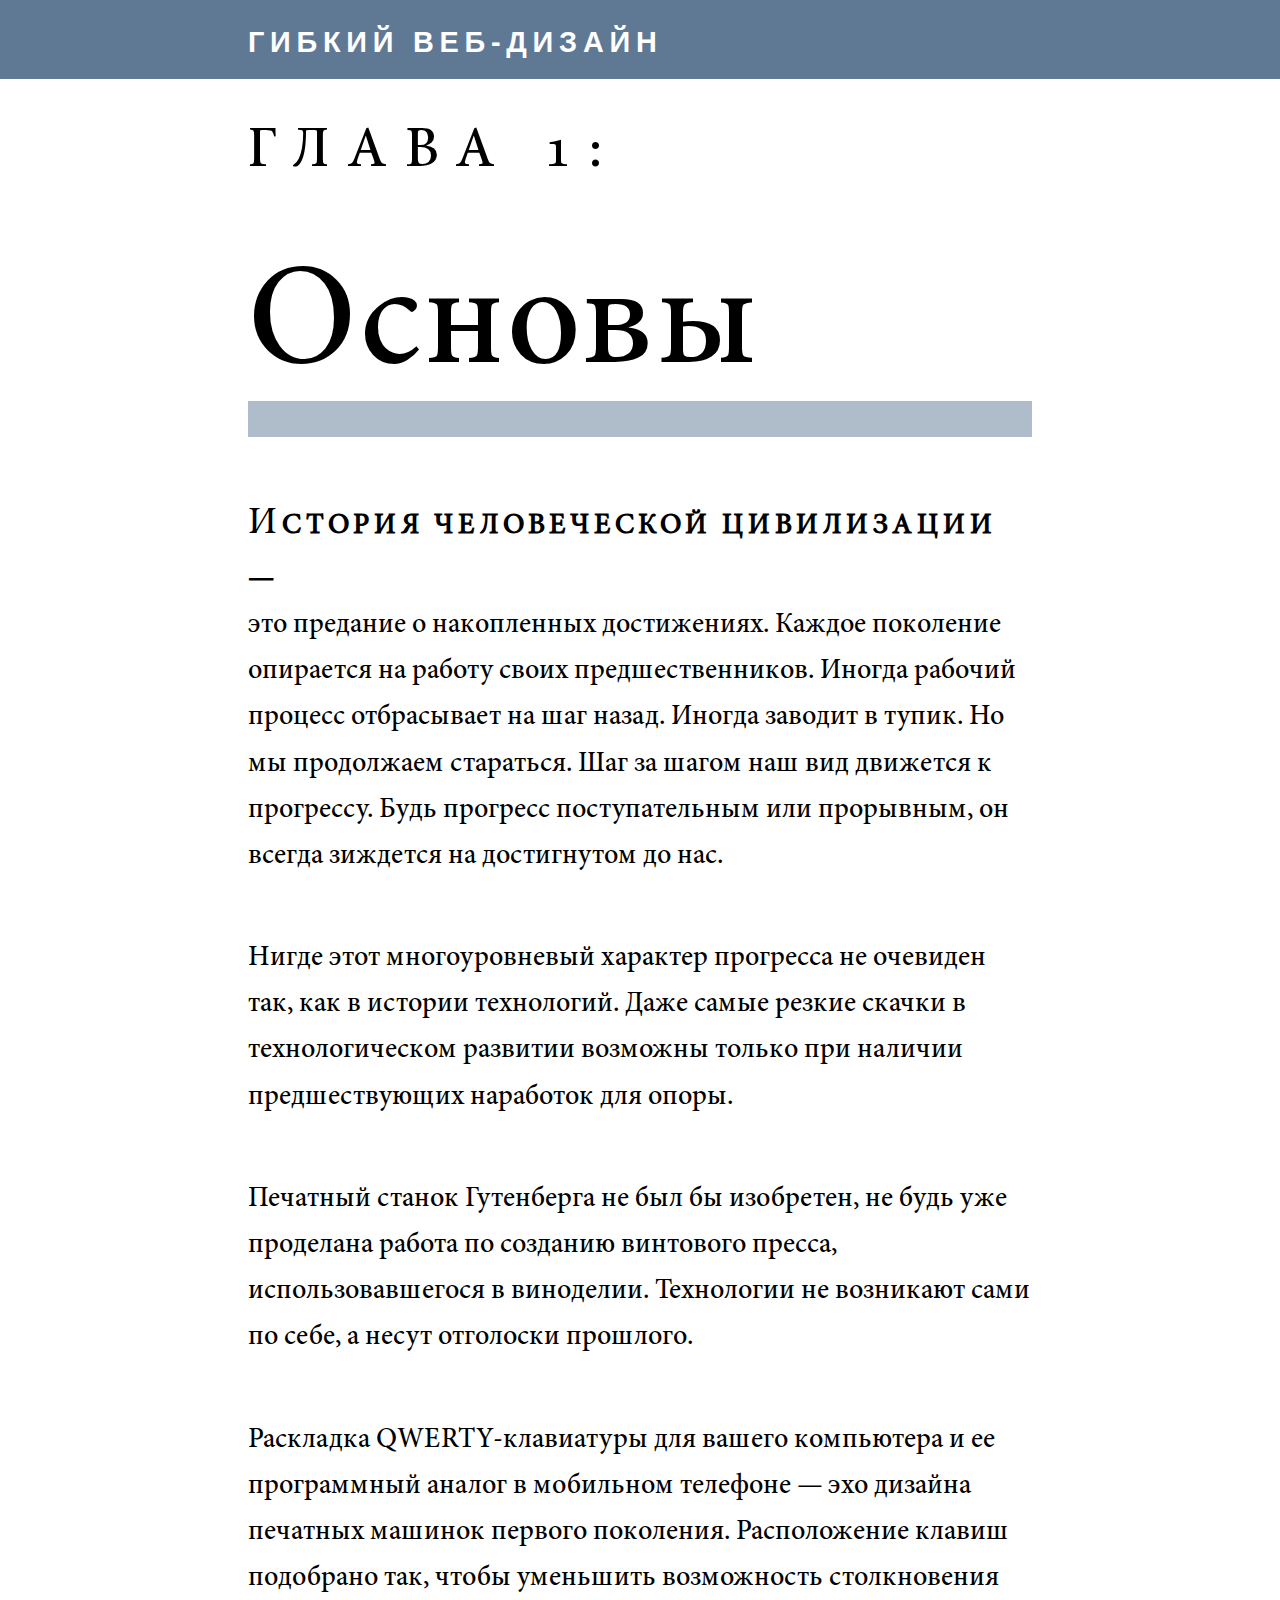
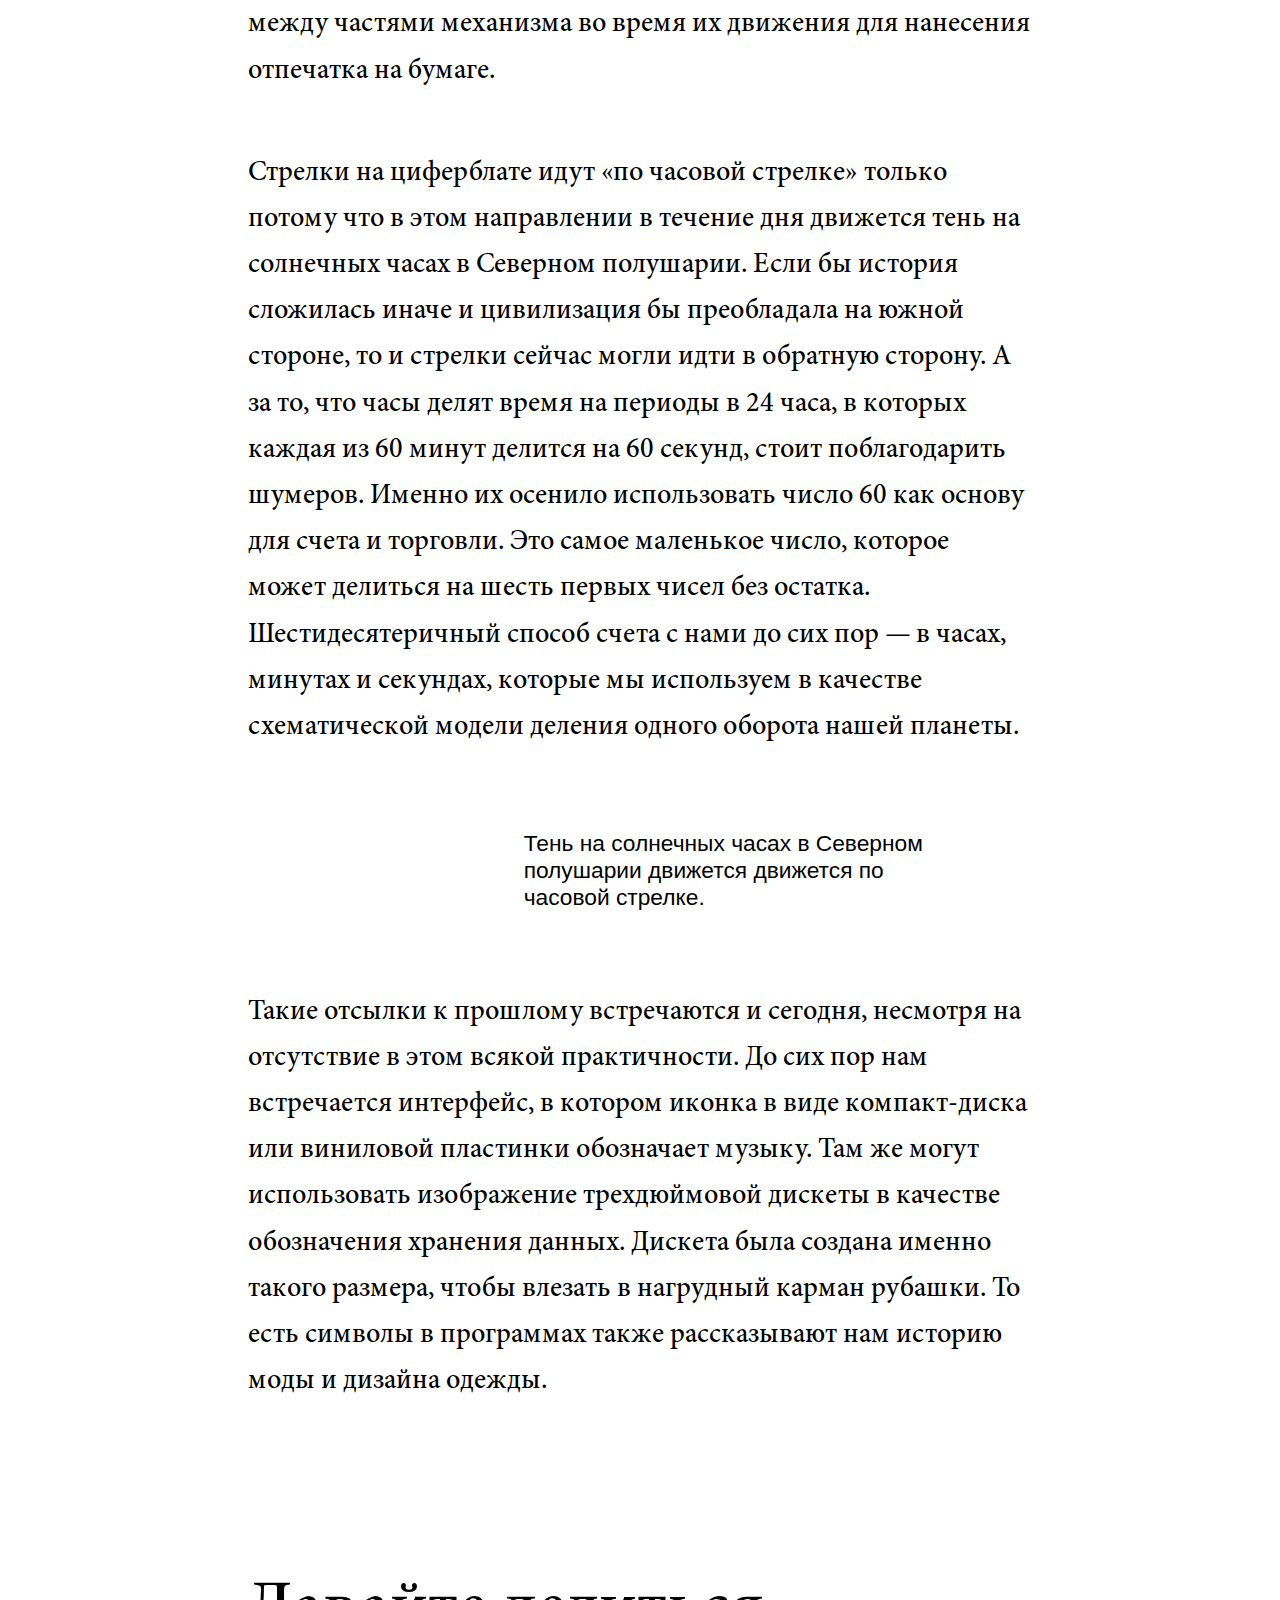
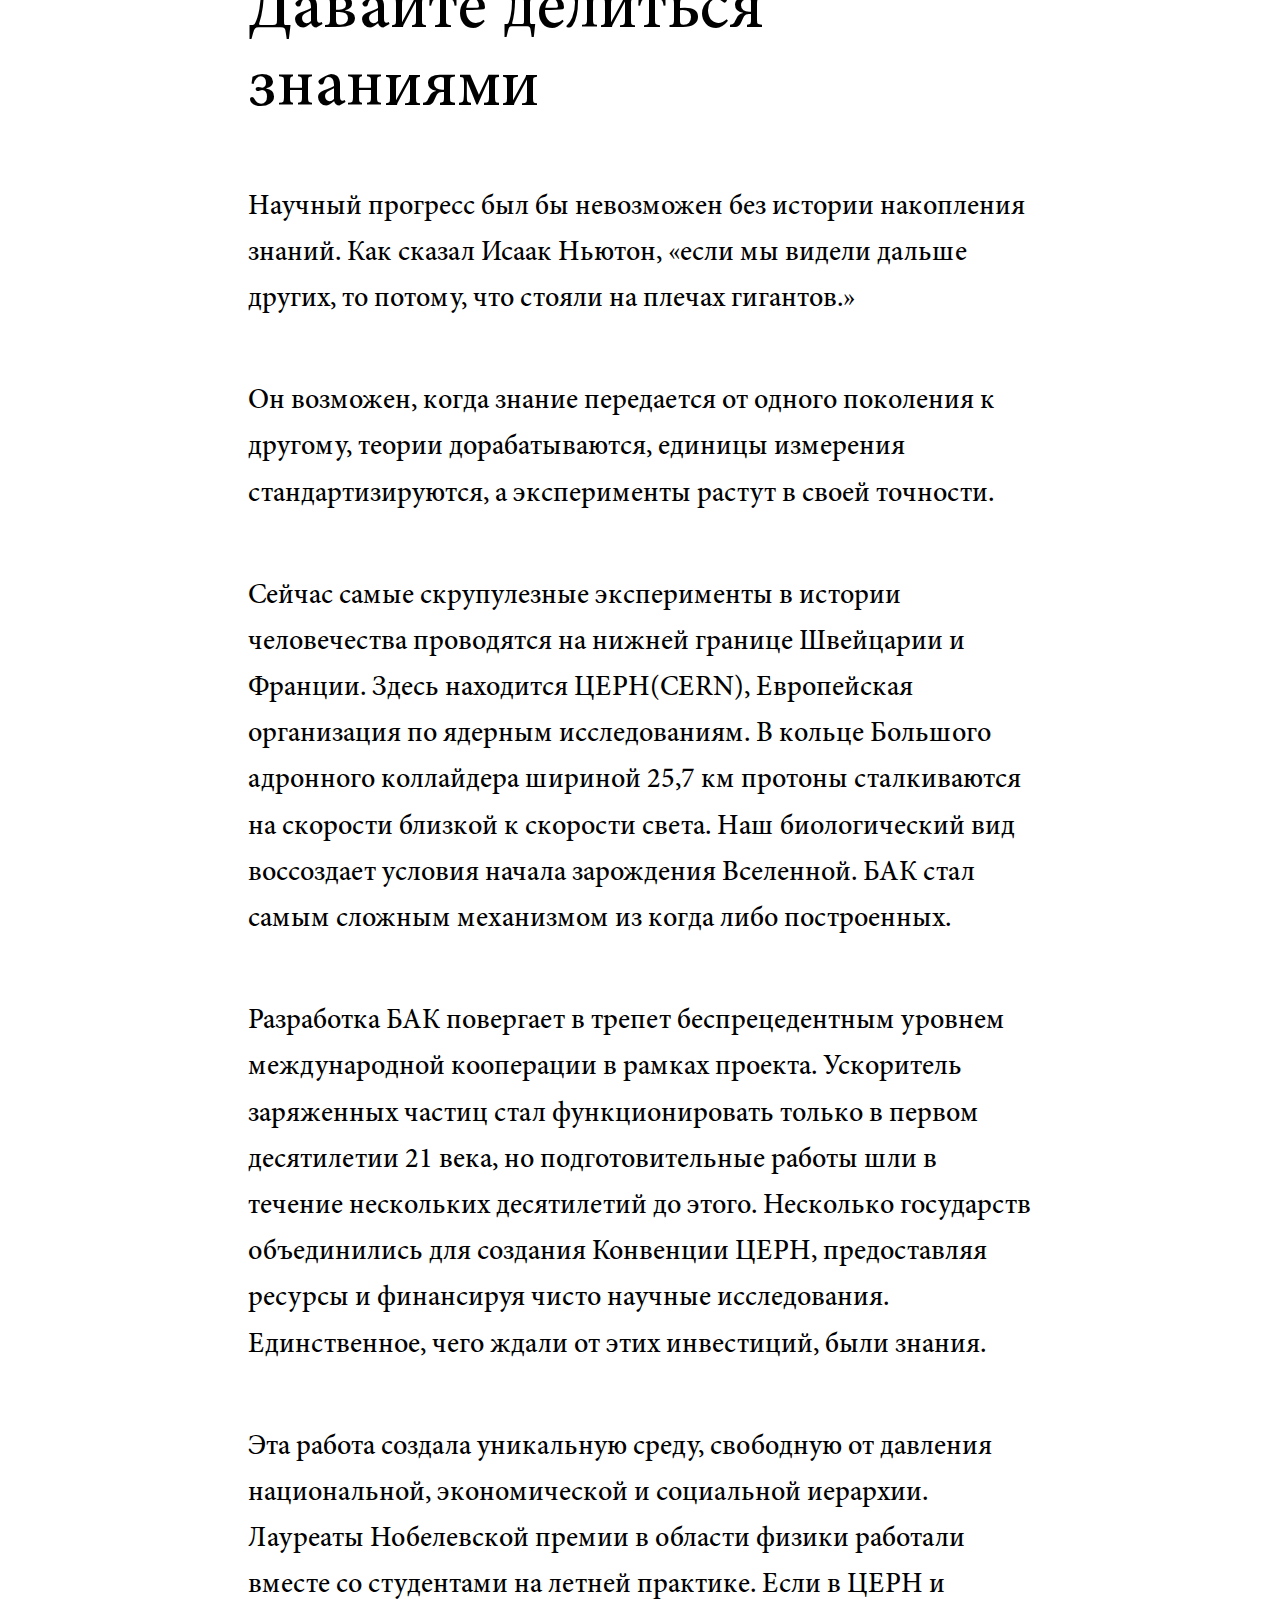
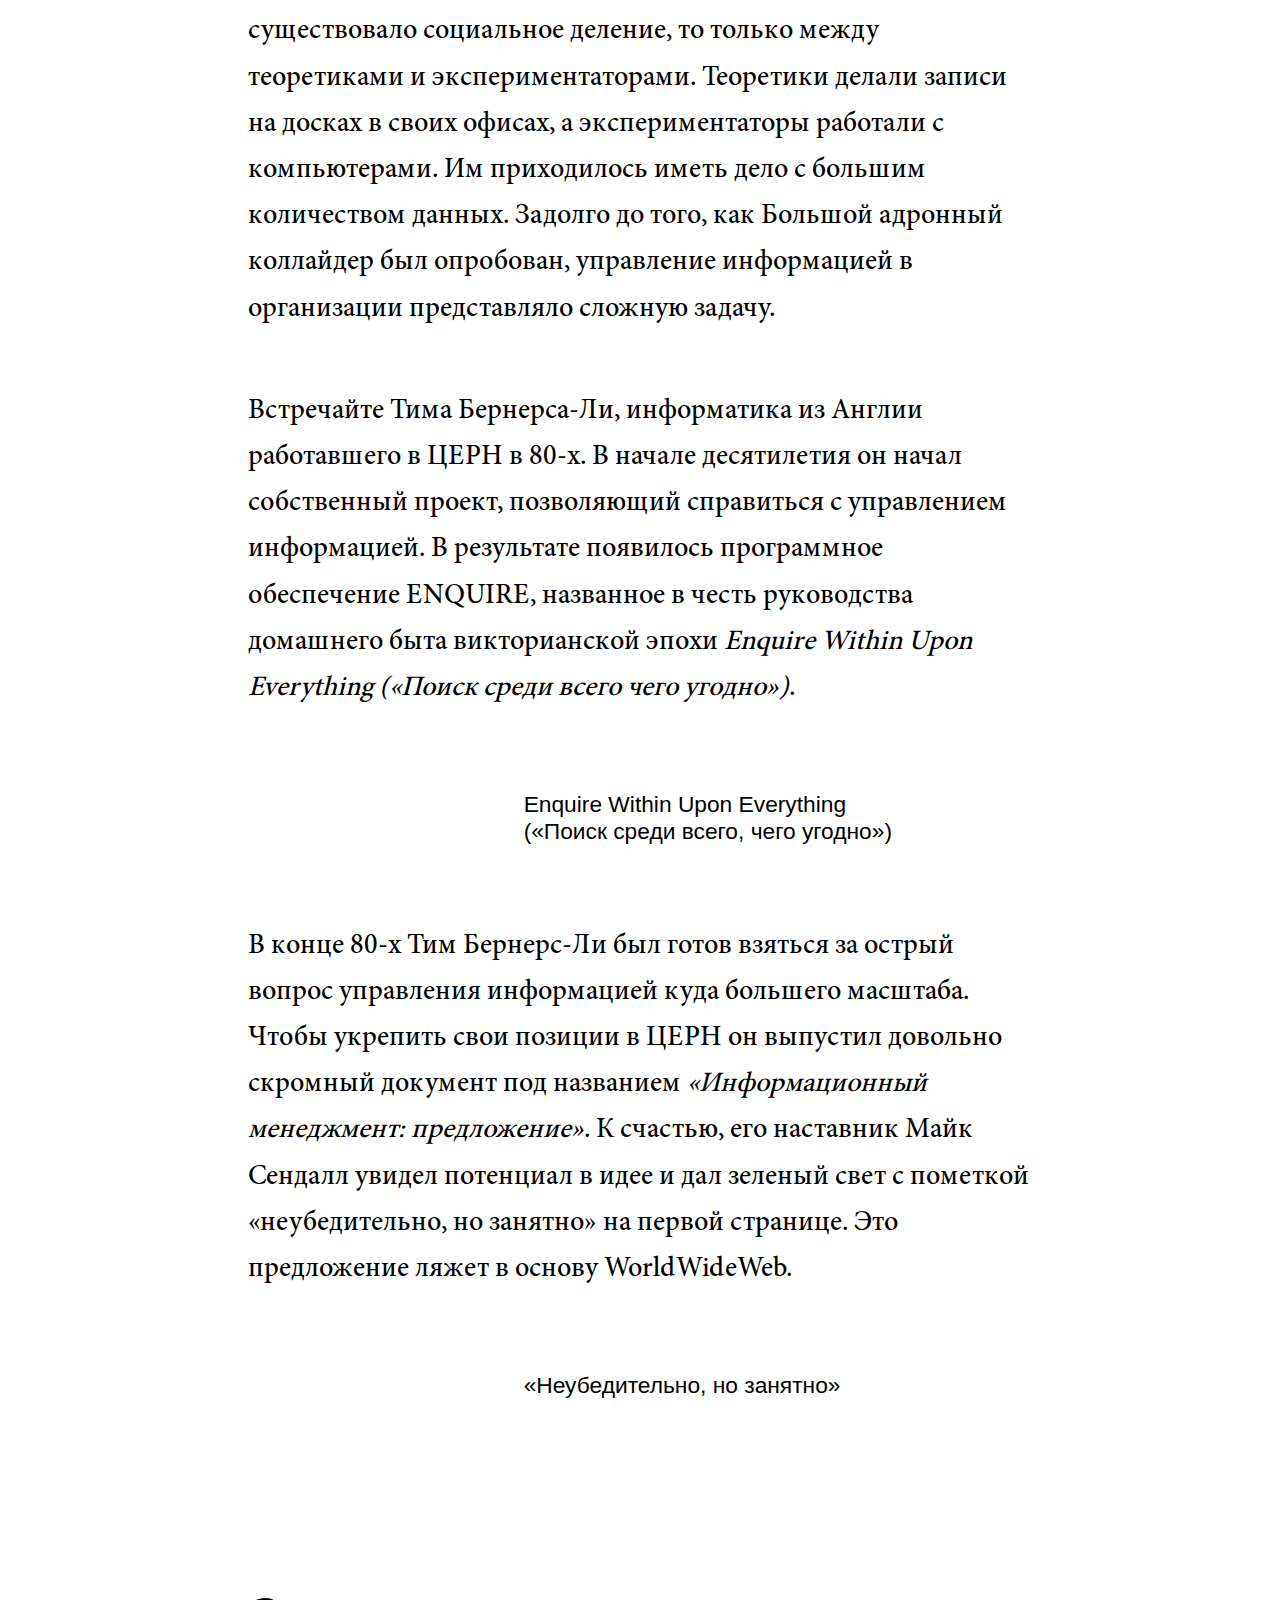
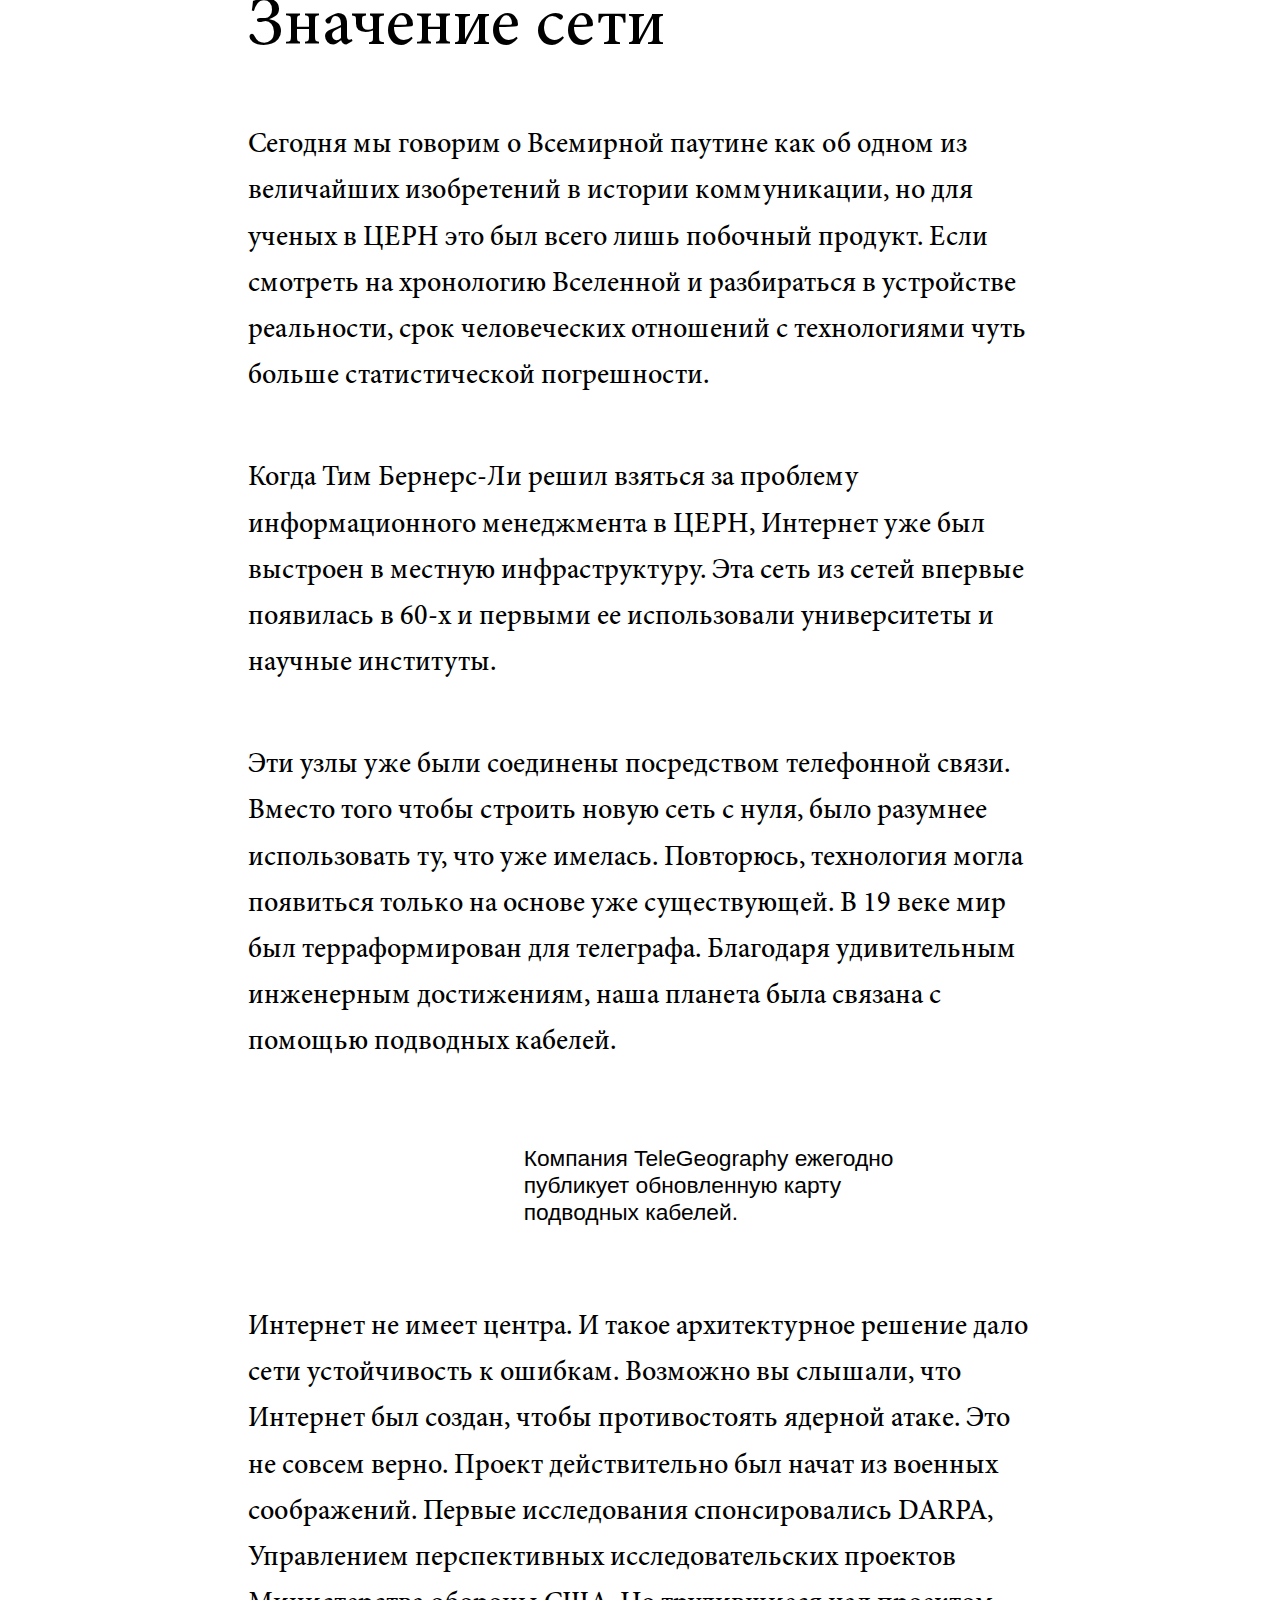
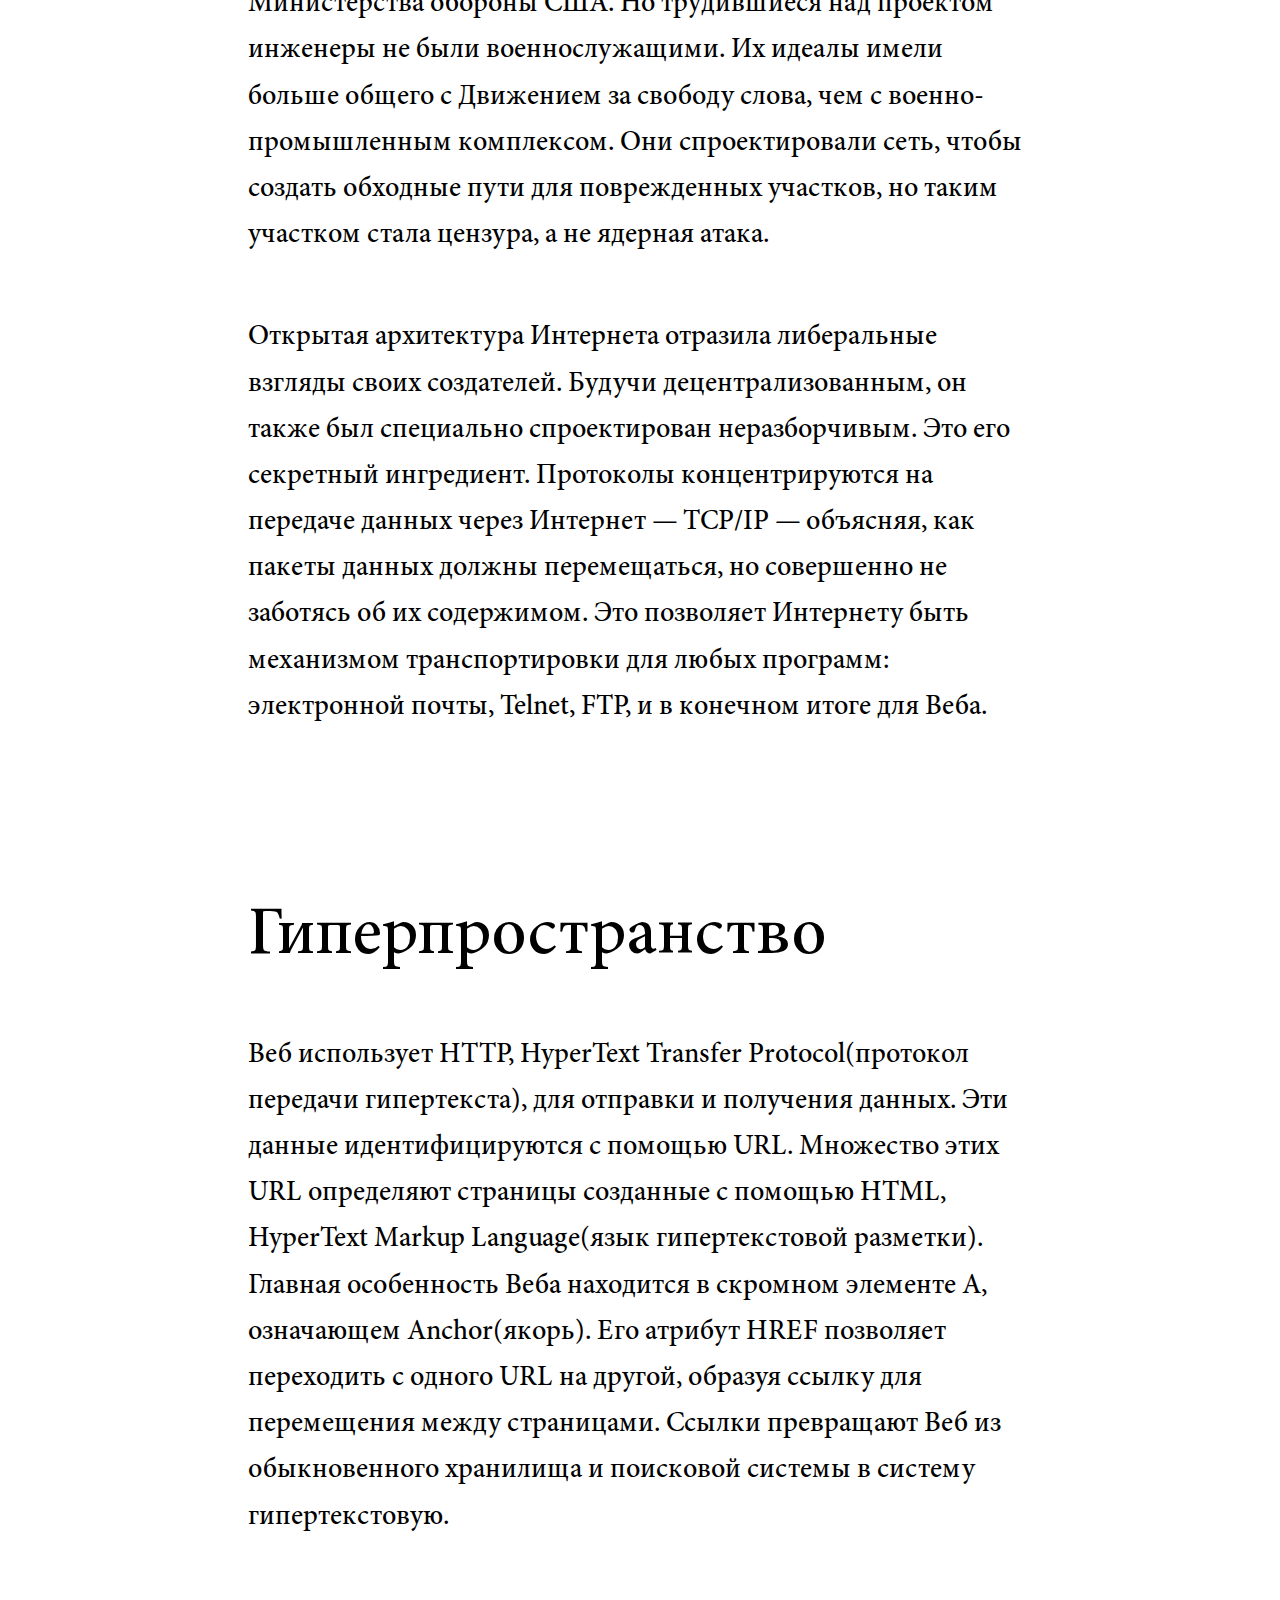
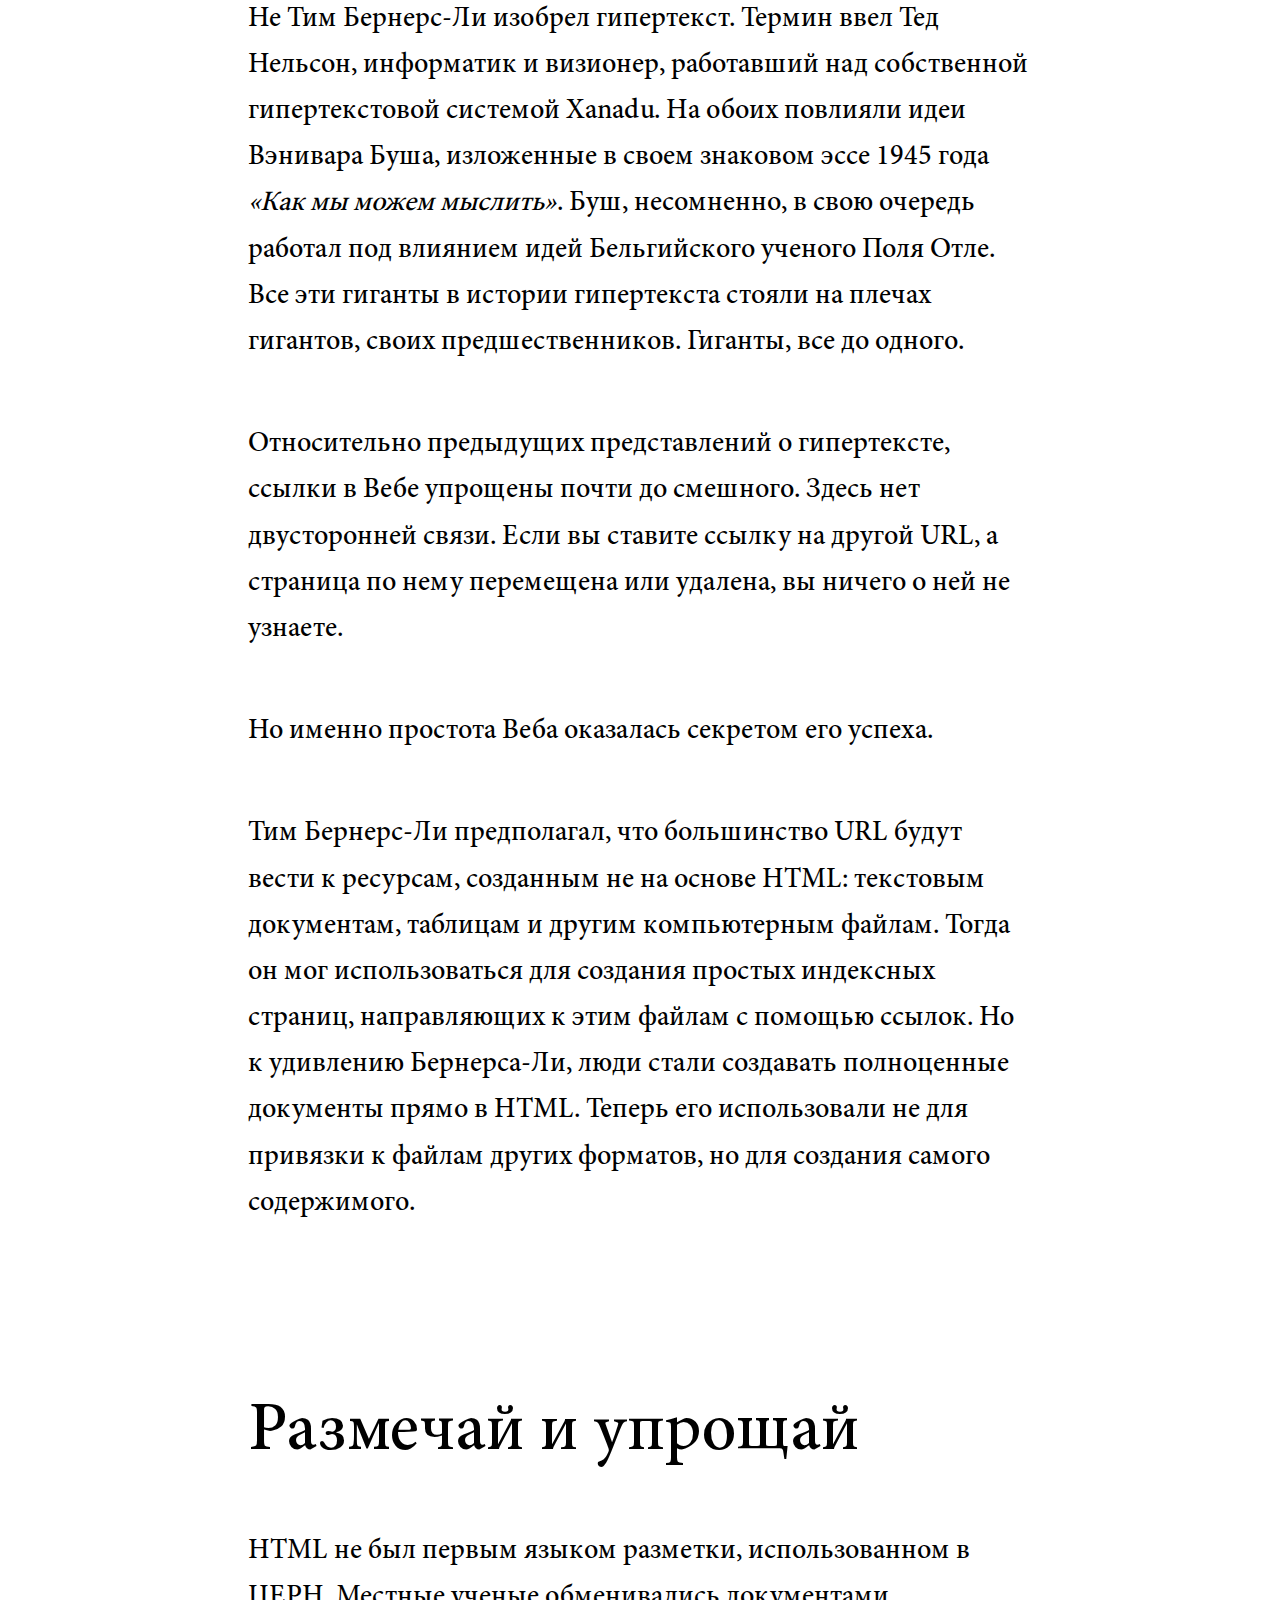
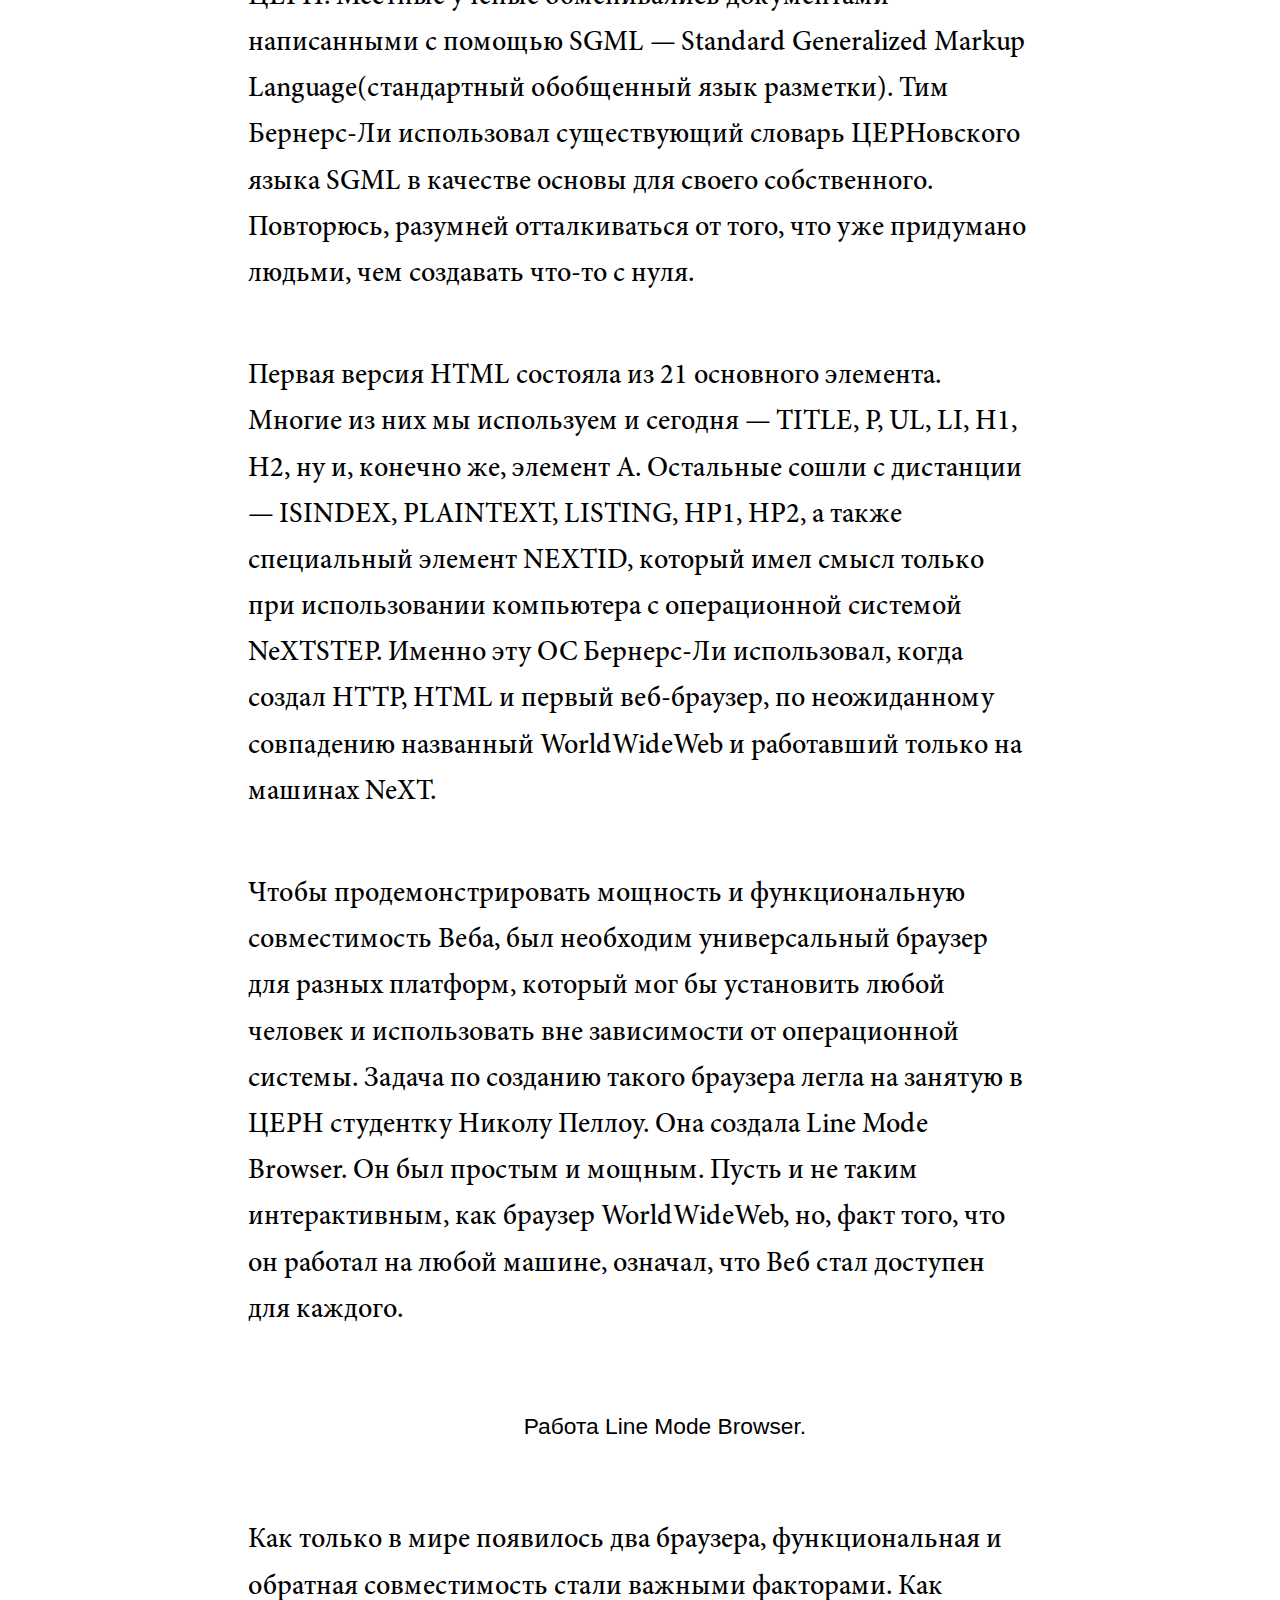
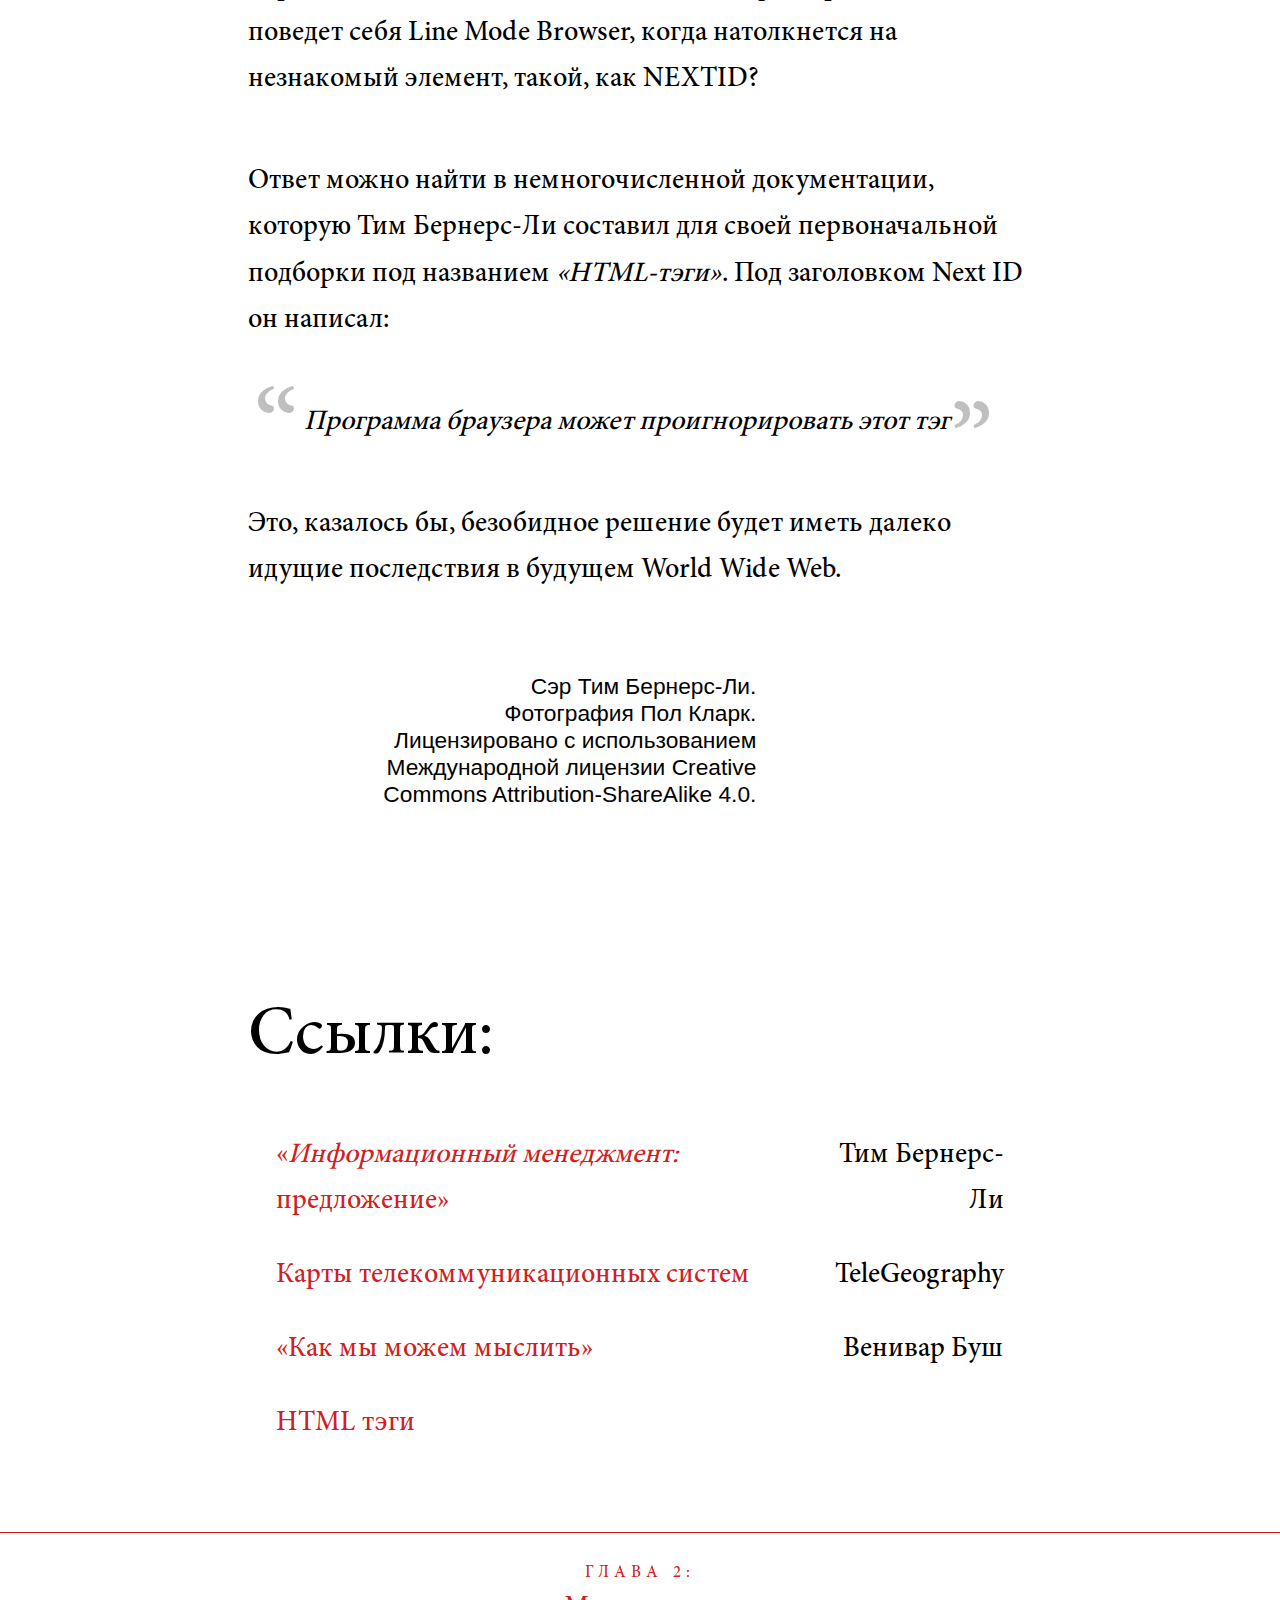
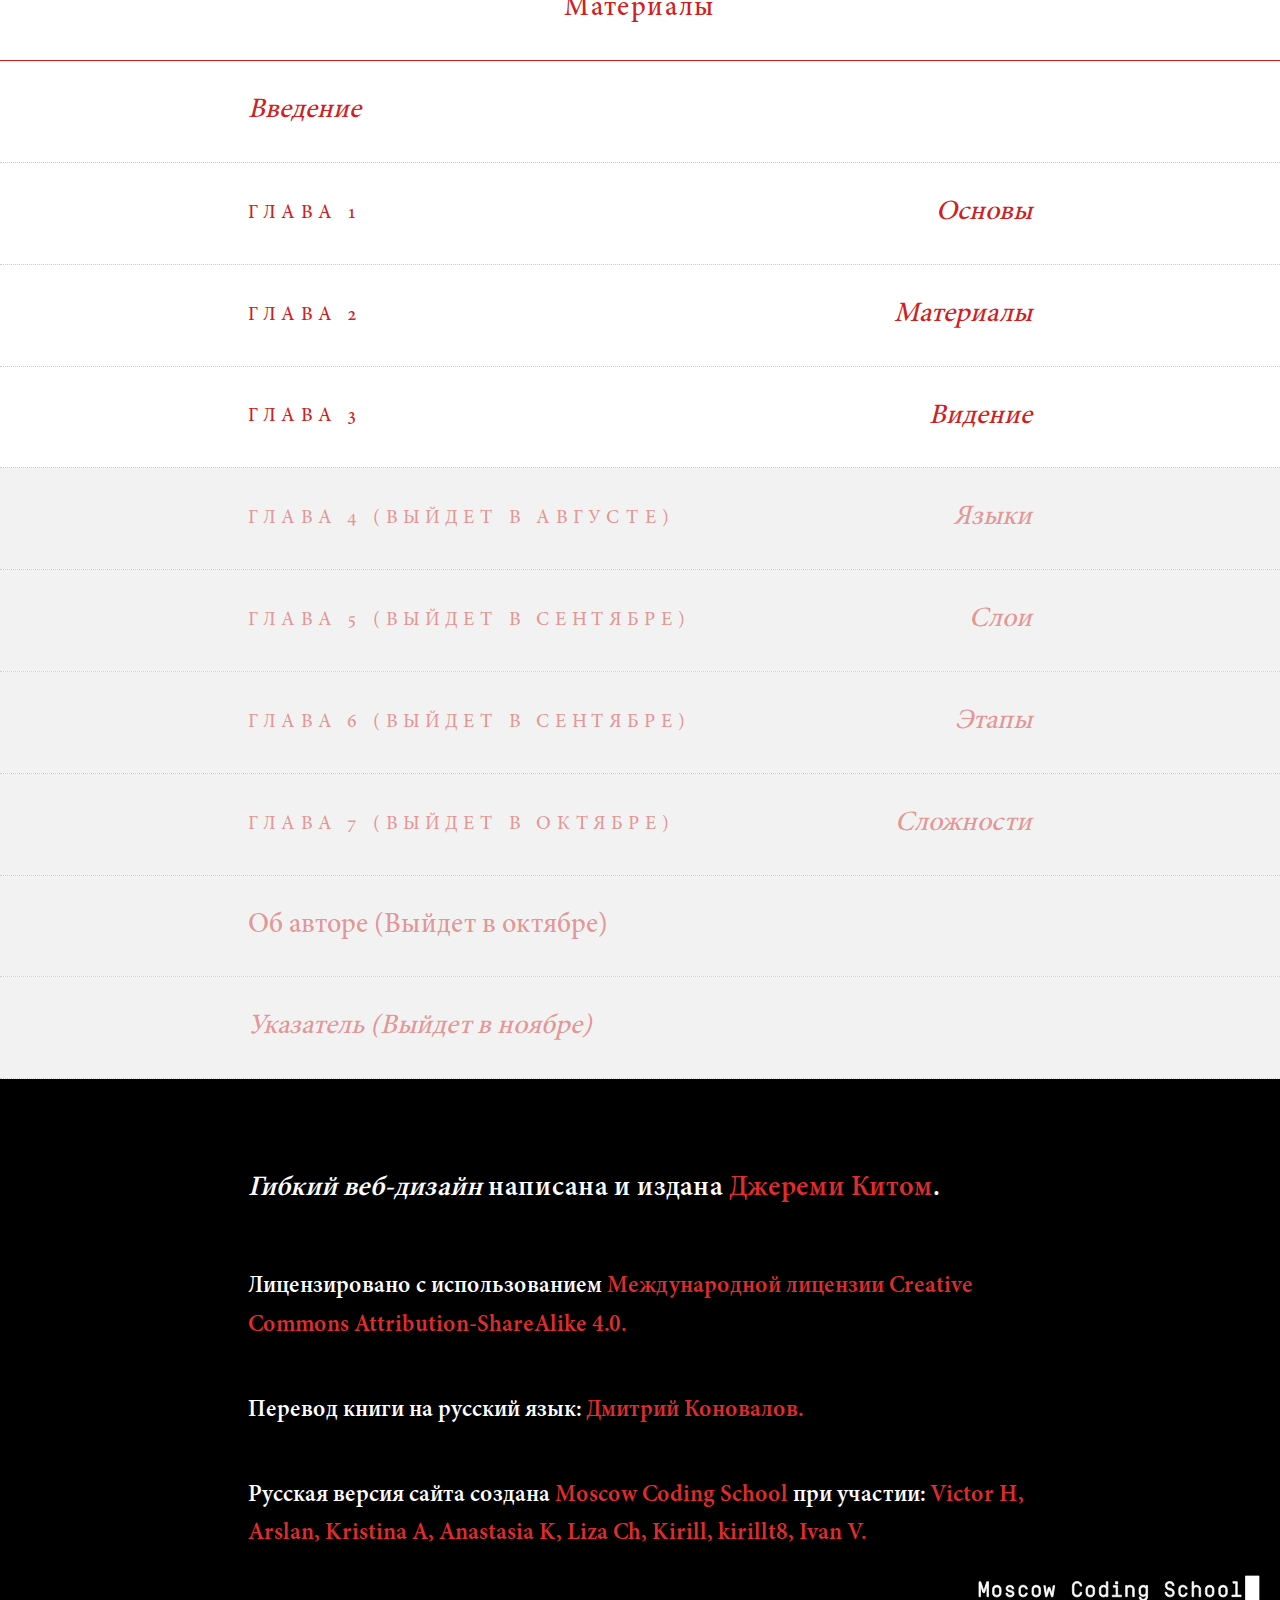
==== commit 333b117b: "merge" ====
--- a/chapter1.html
+++ b/chapter1.html
@@ -5,6 +5,7 @@
     <meta charset="UTF-8">
     <meta name="viewport" content="width=device-width, initial-scale=1.0">
     <meta http-equiv="X-UA-Compatible" content="ie=edge">
+    <link rel="icon" href="img/favicon.ico" type="image/x-icon" />
     <link rel="stylesheet" href="styles/chapter1.css">
     <link rel="stylesheet" href="styles/content.css">
     <link rel="stylesheet" href="styles/next-chapter.css">
@@ -20,8 +21,8 @@
     </header>
     <main class="main">
         <div class="chapter-name">
-            <span class="chapter-one">Глава 1:</span>
-            <span class="foundations">Основы</span>
+            <span class="chapter-number">Глава 1:</span>
+            <span class="chapter-title">Основы</span>
         </div>
         <ul class="part-one">
             <li class="start text"><span class="history">История человеческой цивилизации —</span><br>это предание о накопленных достижениях. Каждое поколение опирается на работу своих предшественников. Иногда рабочий процесс отбрасывает на шаг назад. Иногда заводит в тупик.
@@ -44,7 +45,7 @@
             </figure>
             <li class="text">Такие отсылки к прошлому встречаются и сегодня, несмотря на отсутствие в этом всякой практичности. До сих пор нам встречается интерфейс, в котором иконка в виде компакт-диска или виниловой пластинки обозначает музыку. Там же могут использовать
                 изображение трехдюймовой дискеты в качестве обозначения хранения данных. Дискета была создана именно такого размера, чтобы влезать в нагрудный карман рубашки. То есть символы в программах также рассказывают нам историю моды и дизайна одежды.
-                </li>
+            </li>
         </ul>
         <ul class="part-two">
             <h2 class="sub-title">Давайте делиться знаниями</h2>
@@ -134,7 +135,7 @@
             <li class="text">Как только в мире появилось два браузера, функциональная и обратная совместимость стали важными факторами. Как поведет себя Line Mode Browser, когда натолкнется на незнакомый элемент, такой, как NEXTID?</li>
             <li class="text">Ответ можно найти в немногочисленной документации, которую Тим Бернерс-Ли составил для своей первоначальной подборки под названием <b class="italic">«HTML-тэги»</b>. Под заголовком Next ID он написал:
             </li>
-            <blockquote class="italic text">
+            <blockquote class="italic">
                 <p>Программа браузера может проигнорировать этот тэг</p>
             </blockquote>
             <li class="text before-img">Это, казалось бы, безобидное решение будет иметь далеко идущие последствия в будущем World Wide Web.</li>
@@ -152,7 +153,7 @@
         <ul class="last-part">
             <li class="references">
                 <a href="https://www.w3.org/History/1989/proposal.html">
-                    <p class="links">«<span class="italic">Информационный менеджмент:</span> предложение»</p>
+                    <p class="links" style="margin-right: 10px;">«<span class="italic">Информационный менеджмент:</span> предложение»</p>
                 </a>
                 <p class="names">Тим Бернерс-Ли</p>
             </li>
@@ -181,8 +182,8 @@
     <nav class="content-nav">
         <ol>
             <li>
-                <a class="content-link" href="introduction/">
-                    <p class="content-p-left">Предисловие</p>
+                <a class="content-link" href="introduction">
+                    <p class="content-p-left">Введение</p>
                 </a>
             </li>
             <li>
@@ -193,68 +194,85 @@
                 </a>
             </li>
             <li>
-                <a class="content-link" href="#">
+                <a class="content-link" href="chapter2">
                     <p class="content-p">
                         <span class="chapter">Глава 2</span>Материалы
                     </p>
                 </a>
             </li>
             <li>
-                <a class="content-link" href="#">
-                    <p class="content-p">
-                        <span class="chapter">Глава 3</span>Визуальное представление
-                    </p>
-                </a>
-            </li>
-            <li>
-                <a class="content-link" href="#">
-                    <p class="content-p">
-                        <span class="chapter">Глава 4</span>Языки
-                    </p>
-                </a>
-            </li>
-            <li>
-                <a class="content-link" href="#">
-                    <p class="content-p">
-                        <span class="chapter">Глава 5</span>Слои
-                    </p>
-                </a>
-            </li>
-            <li>
-                <a class="content-link" href="#">
-                    <p class="content-p">
-                        <span class="chapter">Глава 6</span>Шаги
-                    </p>
-                </a>
-            </li>
-            <li>
-                <a class="content-link" href="#">
-                    <p class="content-p">
-                        <span class="chapter">Глава 7</span>Испытания
-                    </p>
-                </a>
-            </li>
-            <li>
-                <a class="content-link" href="#">
-                    <p class="content-p">
-                        <span class="author">Об Авторе</span>
-                    </p>
-                </a>
-            </li>
-            <li>
-                <a class="content-link" href="#">
-                    <p class="content-p-left">Алфавитный указатель</p>
-                </a>
+                <a class="content-link" href="chapter3">
+                    <p class="content-p">
+                        <span class="chapter">Глава 3</span>Видение
+                    </p>
+                </a>
+            </li>
+            <li>
+                <div class="content-link inactive">
+                    <p class="content-p">
+                        <span class="chapter">Глава 4 <span class="release-date">(Выйдет в августе)</span></span>Языки
+                    </p>
+                </div>
+            </li>
+            <li>
+                <div class="content-link inactive">
+                    <p class="content-p">
+                        <span class="chapter">Глава 5 (ВЫЙДЕТ В сентябре)</span>Слои
+                    </p>
+                </div>
+            </li>
+            <li>
+                <div class="content-link inactive">
+                    <p class="content-p">
+                        <span class="chapter">Глава 6 (ВЫЙДЕТ В сентябре)</span>Этапы
+                    </p>
+                </div>
+            </li>
+            <li>
+                <div class="content-link inactive">
+                    <p class="content-p">
+                        <span class="chapter">Глава 7 (ВЫЙДЕТ В октябре)</span>Сложности
+                    </p>
+                </div>
+            </li>
+            <li>
+                <div class="content-link inactive">
+                    <p class="content-p-left author">Об авторе (Выйдет в октябре)
+                    </p>
+                </div>
+            </li>
+            <li>
+                <div class="content-link inactive">
+                    <p class="content-p-left">Указатель (Выйдет в ноябре)</p>
+                </div>
             </li>
         </ol>
     </nav>
     <footer class="footer">
         <div class="footer-container">
-            <p class="producer"><b class="italic">Гибкий веб-дизайн</b> написана и издана <a href="https://adactio.com" rel="me"><span class="red">Джереми Китом</span></a>. Набор текста <a href="https://edwardtufte.github.io/et-book/"><span class="red">ET Book</span></a>.
+            <p class="producer"><b class="italic">Гибкий веб-дизайн</b> написана и издана <a href="https://adactio.com" rel="me"><span class="red">Джереми Китом</span></a>.
             </p>
             <p class="license">Лицензировано с использованием <a rel="license" href="https://creativecommons.org/licenses/by-sa/4.0/"><span class="red">Международной лицензии
-                        Creative Commons Attribution‐ShareAlike 4.0.</span></a></p>
+                        Creative Commons Attribution‐ShareAlike 4.0.</span></a>
+            </p>
+            <p class="license">Перевод книги на русский язык:<span class="red">
+                    Дмитрий Коновалов.
+                </span></a>
+                <p class="license">Русская версия сайта создана <a target="blank" href="https://moscoding.ru/"><span class="red">Moscow Coding School</span></a> при участии: <span class="red">
+                    Victor H, Arslan, Kristina A, Anastasia K, Liza Ch, Kirill, kirillt8, Ivan V.
+                </span></a>
+                </p>
         </div>
+        <a class="footer-logo" target="blank" href="https://moscoding.ru/">
+            <svg width="282" height="27" fill="none" style="top:20px" class="styles-module--logo--1x0tv">
+                <path
+                    d="M8.785 6.636h1.7v15h-1.52v-11.09l-2.417 7.09h-1.61l-2.417-7.09v11.181H1v-15h1.7l3.132 9.091 2.953-9.182zM23.103 17.546c0 3.272-2.237 4.363-4.295 4.363-2.059 0-4.296-1.09-4.296-4.363v-2.91c0-3.272 2.237-4.363 4.296-4.363 2.058 0 4.295 1.09 4.295 4.363v2.91zm-1.61-2.91c0-1.818-1.254-2.727-2.685-2.727-1.432 0-2.685.91-2.685 2.727v3c0 1.819 1.253 2.728 2.685 2.728 1.431 0 2.684-.91 2.684-2.728v-3zM34.2 13.818c-.18-1.272-1.075-2-2.417-2-1.163 0-2.058.636-2.058 1.636 0 .91.626 1.364 1.521 1.546l2.058.546c1.611.363 2.774 1.272 2.774 3.272 0 2.182-1.61 3.091-3.848 3.091-2.237 0-4.205-1.09-4.384-3.727h1.61c.18 1.545 1.253 2.182 2.774 2.182 1.522 0 2.238-.637 2.238-1.546 0-.727-.358-1.364-1.522-1.636l-2.147-.546c-1.164-.272-2.685-1.09-2.685-3.09 0-2 1.7-3.182 3.669-3.182 2.237 0 3.848 1.09 4.027 3.545H34.2v-.09zM49.412 14.09H47.8c-.18-1.454-1.342-2.272-2.595-2.272-1.432 0-2.685.91-2.685 2.727v3c0 1.819 1.253 2.728 2.685 2.728 1.253 0 2.416-.727 2.595-2.273h1.61c-.268 2.818-2.326 3.818-4.205 3.818-2.058 0-4.296-1.09-4.296-4.363v-2.91c0-3.272 2.238-4.363 4.296-4.363 1.879.09 3.937 1.09 4.206 3.909zM62.566 17.546c0 3.272-2.237 4.363-4.295 4.363-2.059 0-4.296-1.09-4.296-4.363v-2.91c0-3.272 2.237-4.363 4.296-4.363 2.058 0 4.295 1.09 4.295 4.363v2.91zm-1.61-2.91c0-1.818-1.254-2.727-2.685-2.727-1.432 0-2.685.91-2.685 2.727v3c0 1.819 1.253 2.728 2.685 2.728 1.431 0 2.684-.91 2.684-2.728v-3zM74.02 18.636l1.163-8h1.522l-1.79 11.091h-1.432l-2.237-7.273-2.237 7.273h-1.432l-1.79-11.09h1.522l1.163 8 1.88-6.273h1.52l2.148 6.272zM103.819 11.09h-1.611c-.179-2-1.432-3-3.132-3-1.79 0-3.132 1.183-3.132 3.456v5.272c0 2.273 1.432 3.455 3.132 3.455 1.611 0 2.953-1 3.132-3h1.611c-.179 2.909-2.058 4.636-4.743 4.636-2.863 0-4.743-1.909-4.743-5.09v-5.273c0-3.182 1.969-5.091 4.743-5.091 2.685 0 4.564 1.727 4.743 4.636zM116.615 17.546c0 3.272-2.237 4.363-4.295 4.363s-4.295-1.09-4.295-4.363v-2.91c0-3.272 2.237-4.363 4.295-4.363s4.295 1.09 4.295 4.363v2.91zm-1.611-2.91c0-1.818-1.252-2.727-2.684-2.727-1.432 0-2.685.91-2.685 2.727v3c0 1.819 1.253 2.728 2.685 2.728 1.432 0 2.684-.91 2.684-2.728v-3zM121.268 17.546v-2.91c0-3.272 2.238-4.363 4.296-4.363.984 0 2.147.454 2.684 1.363v-5h1.611v15h-1.611v-1.09c-.537.909-1.7 1.363-2.684 1.363-2.058 0-4.296-1.09-4.296-4.363zm1.611 0c0 1.818 1.253 2.727 2.685 2.727 1.432 0 2.684-.91 2.684-2.727v-3c0-1.819-1.252-2.728-2.684-2.728-1.432 0-2.685.91-2.685 2.727v3zM135.228 10.636h4.385v9.546h3.848v1.545h-9.217v-1.545h3.848v-8h-2.774v-1.546h-.09zm2.237-4h2.327V9h-2.327V6.636zM156.257 14.636v7h-1.61v-7.09c0-1.819-1.253-2.728-2.685-2.728-1.432 0-2.685.91-2.685 2.727v7.091h-1.61v-11.09h1.61v1.09c.537-.909 1.701-1.363 2.685-1.363 2.058 0 4.295 1.09 4.295 4.363zM167.98 21.546V20.09c-.537.909-1.7 1.363-2.685 1.363-2.058 0-4.295-1.09-4.295-4.363v-2.455c0-3.272 2.237-4.363 4.295-4.363.985 0 2.148.454 2.685 1.363v-1.09h1.611v10.909c0 3.272-2.238 4.363-4.296 4.363-1.879 0-4.027-.909-4.206-3.818h1.611c.179 1.455 1.343 2.273 2.595 2.273 1.343 0 2.685-.91 2.685-2.727zm-5.369-4.364c0 1.818 1.253 2.727 2.684 2.727 1.432 0 2.685-.909 2.685-2.727v-2.546c0-1.818-1.253-2.727-2.685-2.727-1.431 0-2.684.91-2.684 2.727v2.546zM187.04 17.273h1.7c.269 1.909 1.522 3 3.132 3 1.701 0 2.864-.818 2.864-2.364 0-1.363-.716-2.182-2.416-2.636l-1.879-.546c-2.237-.636-3.132-2.454-3.132-4.273 0-2.545 1.968-4 4.385-4 2.595 0 4.116 1.455 4.474 4h-1.7c-.358-1.454-1.164-2.363-2.774-2.363-1.79 0-2.685 1.09-2.685 2.364 0 1.363.716 2.272 2.237 2.636l1.7.455c2.058.636 3.401 1.909 3.401 4.272 0 2.364-1.521 4-4.475 4-2.774.091-4.653-1.727-4.832-4.545zM209.233 14.09h-1.611c-.179-1.454-1.342-2.272-2.595-2.272-1.432 0-2.685.91-2.685 2.727v3c0 1.819 1.253 2.728 2.685 2.728 1.253 0 2.416-.727 2.595-2.273h1.611c-.269 2.818-2.327 3.818-4.206 3.818-2.058 0-4.295-1.09-4.295-4.363v-2.91c0-3.272 2.237-4.363 4.295-4.363 1.879.09 4.027 1.09 4.206 3.909zM222.655 14.636v7h-1.61v-7.09c0-1.819-1.253-2.728-2.685-2.728-1.432 0-2.684.91-2.684 2.727v7.091h-1.611v-15h1.611v5c.537-.909 1.7-1.363 2.684-1.363 2.058 0 4.295 1.09 4.295 4.363zM235.989 17.546c0 3.272-2.237 4.363-4.295 4.363-2.059 0-4.296-1.09-4.296-4.363v-2.91c0-3.272 2.237-4.363 4.296-4.363 2.058 0 4.295 1.09 4.295 4.363v2.91zm-1.611-2.91c0-1.818-1.253-2.727-2.684-2.727-1.432 0-2.685.91-2.685 2.727v3c0 1.819 1.253 2.728 2.685 2.728 1.431 0 2.684-.91 2.684-2.728v-3zM249.322 17.546c0 3.272-2.237 4.363-4.295 4.363s-4.295-1.09-4.295-4.363v-2.91c0-3.272 2.237-4.363 4.295-4.363s4.295 1.09 4.295 4.363v2.91zm-1.611-2.91c0-1.818-1.252-2.727-2.684-2.727-1.432 0-2.685.91-2.685 2.727v3c0 1.819 1.253 2.728 2.685 2.728 1.432 0 2.684-.91 2.684-2.728v-3zM254.87 6.636h4.385v13.455h3.848v1.545h-9.217v-1.545h3.848V8.18h-2.774V6.637h-.09zM281 1h-13.512v25H281V1z"
+                    fill="#fff"></path>
+                <path
+                    d="M8.785 6.636h1.7v15h-1.52v-11.09l-2.417 7.09h-1.61l-2.417-7.09v11.181H1v-15h1.7l3.132 9.091 2.953-9.182zM23.103 17.546c0 3.272-2.237 4.363-4.295 4.363-2.059 0-4.296-1.09-4.296-4.363v-2.91c0-3.272 2.237-4.363 4.296-4.363 2.058 0 4.295 1.09 4.295 4.363v2.91zm-1.61-2.91c0-1.818-1.254-2.727-2.685-2.727-1.432 0-2.685.91-2.685 2.727v3c0 1.819 1.253 2.728 2.685 2.728 1.431 0 2.684-.91 2.684-2.728v-3zM34.2 13.818c-.18-1.272-1.075-2-2.417-2-1.163 0-2.058.636-2.058 1.636 0 .91.626 1.364 1.521 1.546l2.058.546c1.611.363 2.774 1.272 2.774 3.272 0 2.182-1.61 3.091-3.848 3.091-2.237 0-4.205-1.09-4.384-3.727h1.61c.18 1.545 1.253 2.182 2.774 2.182 1.522 0 2.238-.637 2.238-1.546 0-.727-.358-1.364-1.522-1.636l-2.147-.546c-1.164-.272-2.685-1.09-2.685-3.09 0-2 1.7-3.182 3.669-3.182 2.237 0 3.848 1.09 4.027 3.545H34.2v-.09zM49.412 14.09H47.8c-.18-1.454-1.342-2.272-2.595-2.272-1.432 0-2.685.91-2.685 2.727v3c0 1.819 1.253 2.728 2.685 2.728 1.253 0 2.416-.727 2.595-2.273h1.61c-.268 2.818-2.326 3.818-4.205 3.818-2.058 0-4.296-1.09-4.296-4.363v-2.91c0-3.272 2.238-4.363 4.296-4.363 1.879.09 3.937 1.09 4.206 3.909zM62.566 17.546c0 3.272-2.237 4.363-4.295 4.363-2.059 0-4.296-1.09-4.296-4.363v-2.91c0-3.272 2.237-4.363 4.296-4.363 2.058 0 4.295 1.09 4.295 4.363v2.91zm-1.61-2.91c0-1.818-1.254-2.727-2.685-2.727-1.432 0-2.685.91-2.685 2.727v3c0 1.819 1.253 2.728 2.685 2.728 1.431 0 2.684-.91 2.684-2.728v-3zM74.02 18.636l1.163-8h1.522l-1.79 11.091h-1.432l-2.237-7.273-2.237 7.273h-1.432l-1.79-11.09h1.522l1.163 8 1.88-6.273h1.52l2.148 6.272zM103.819 11.09h-1.611c-.179-2-1.432-3-3.132-3-1.79 0-3.132 1.183-3.132 3.456v5.272c0 2.273 1.432 3.455 3.132 3.455 1.611 0 2.953-1 3.132-3h1.611c-.179 2.909-2.058 4.636-4.743 4.636-2.863 0-4.743-1.909-4.743-5.09v-5.273c0-3.182 1.969-5.091 4.743-5.091 2.685 0 4.564 1.727 4.743 4.636zM116.615 17.546c0 3.272-2.237 4.363-4.295 4.363s-4.295-1.09-4.295-4.363v-2.91c0-3.272 2.237-4.363 4.295-4.363s4.295 1.09 4.295 4.363v2.91zm-1.611-2.91c0-1.818-1.252-2.727-2.684-2.727-1.432 0-2.685.91-2.685 2.727v3c0 1.819 1.253 2.728 2.685 2.728 1.432 0 2.684-.91 2.684-2.728v-3zM121.268 17.546v-2.91c0-3.272 2.238-4.363 4.296-4.363.984 0 2.147.454 2.684 1.363v-5h1.611v15h-1.611v-1.09c-.537.909-1.7 1.363-2.684 1.363-2.058 0-4.296-1.09-4.296-4.363zm1.611 0c0 1.818 1.253 2.727 2.685 2.727 1.432 0 2.684-.91 2.684-2.727v-3c0-1.819-1.252-2.728-2.684-2.728-1.432 0-2.685.91-2.685 2.727v3zM135.228 10.636h4.385v9.546h3.848v1.545h-9.217v-1.545h3.848v-8h-2.774v-1.546h-.09zm2.237-4h2.327V9h-2.327V6.636zM156.257 14.636v7h-1.61v-7.09c0-1.819-1.253-2.728-2.685-2.728-1.432 0-2.685.91-2.685 2.727v7.091h-1.61v-11.09h1.61v1.09c.537-.909 1.701-1.363 2.685-1.363 2.058 0 4.295 1.09 4.295 4.363zM167.98 21.546V20.09c-.537.909-1.7 1.363-2.685 1.363-2.058 0-4.295-1.09-4.295-4.363v-2.455c0-3.272 2.237-4.363 4.295-4.363.985 0 2.148.454 2.685 1.363v-1.09h1.611v10.909c0 3.272-2.238 4.363-4.296 4.363-1.879 0-4.027-.909-4.206-3.818h1.611c.179 1.455 1.343 2.273 2.595 2.273 1.343 0 2.685-.91 2.685-2.727zm-5.369-4.364c0 1.818 1.253 2.727 2.684 2.727 1.432 0 2.685-.909 2.685-2.727v-2.546c0-1.818-1.253-2.727-2.685-2.727-1.431 0-2.684.91-2.684 2.727v2.546zM187.04 17.273h1.7c.269 1.909 1.522 3 3.132 3 1.701 0 2.864-.818 2.864-2.364 0-1.363-.716-2.182-2.416-2.636l-1.879-.546c-2.237-.636-3.132-2.454-3.132-4.273 0-2.545 1.968-4 4.385-4 2.595 0 4.116 1.455 4.474 4h-1.7c-.358-1.454-1.164-2.363-2.774-2.363-1.79 0-2.685 1.09-2.685 2.364 0 1.363.716 2.272 2.237 2.636l1.7.455c2.058.636 3.401 1.909 3.401 4.272 0 2.364-1.521 4-4.475 4-2.774.091-4.653-1.727-4.832-4.545zM209.233 14.09h-1.611c-.179-1.454-1.342-2.272-2.595-2.272-1.432 0-2.685.91-2.685 2.727v3c0 1.819 1.253 2.728 2.685 2.728 1.253 0 2.416-.727 2.595-2.273h1.611c-.269 2.818-2.327 3.818-4.206 3.818-2.058 0-4.295-1.09-4.295-4.363v-2.91c0-3.272 2.237-4.363 4.295-4.363 1.879.09 4.027 1.09 4.206 3.909zM222.655 14.636v7h-1.61v-7.09c0-1.819-1.253-2.728-2.685-2.728-1.432 0-2.684.91-2.684 2.727v7.091h-1.611v-15h1.611v5c.537-.909 1.7-1.363 2.684-1.363 2.058 0 4.295 1.09 4.295 4.363zM235.989 17.546c0 3.272-2.237 4.363-4.295 4.363-2.059 0-4.296-1.09-4.296-4.363v-2.91c0-3.272 2.237-4.363 4.296-4.363 2.058 0 4.295 1.09 4.295 4.363v2.91zm-1.611-2.91c0-1.818-1.253-2.727-2.684-2.727-1.432 0-2.685.91-2.685 2.727v3c0 1.819 1.253 2.728 2.685 2.728 1.431 0 2.684-.91 2.684-2.728v-3zM249.322 17.546c0 3.272-2.237 4.363-4.295 4.363s-4.295-1.09-4.295-4.363v-2.91c0-3.272 2.237-4.363 4.295-4.363s4.295 1.09 4.295 4.363v2.91zm-1.611-2.91c0-1.818-1.252-2.727-2.684-2.727-1.432 0-2.685.91-2.685 2.727v3c0 1.819 1.253 2.728 2.685 2.728 1.432 0 2.684-.91 2.684-2.728v-3zM254.87 6.636h4.385v13.455h3.848v1.545h-9.217v-1.545h3.848V8.18h-2.774V6.637h-.09zM281 1h-13.512v25H281V1z"
+                    stroke="#fff" stroke-width="0.734" stroke-miterlimit="10"></path>
+            </svg>
+        </a>
     </footer>
     <script src="1st-project_script.js"></script>
 </body>
--- a/styles/chapter1.css
+++ b/styles/chapter1.css
@@ -31,21 +31,6 @@
     line-height: 1;
     font-size: calc( 2.25em + (11.25 - 2.25) * ( (100vw - 20em) / ( 100 - 20)));
     border-bottom: 0.25em solid rgba(95,121,149,0.5);
-}
-
-.chapter-one {
-    display: block;
-    text-transform: uppercase;
-    font-variant: small-caps;
-    letter-spacing: 0.3em;
-    font-size: 0.4em;
-    line-height: 1.5em;
-    margin-bottom: 1em;
-}
-
-.foundations {
-    letter-spacing: 0.025em;
-    font-size: calc( 2.25em + (11.25 - 2.25) * ( (100vw - 20em) / ( 100 - 20)));
 }
 
 .sub-title {
--- a/styles/common.css
+++ b/styles/common.css
@@ -182,7 +182,7 @@
 
 .names {
     text-align: right;
-    white-space: nowrap;
+    white-space: normal;
 }
 
 .design {
@@ -383,7 +383,8 @@
 }
 
 blockquote p:first-child,
-blockquote p:last-child {
+blockquote p:last-child,
+.aside__cite {
     position: relative;
 }
 
@@ -400,7 +401,7 @@
     content: '‘‘';
     vertical-align: top;
     top: -0.125em;
-    left: -0.5em;
+    left: -0.45em;
 }
 
 blockquote p:last-child::after {
@@ -412,4 +413,58 @@
 blockquote {
     margin: 2em;
     padding: 0;
+}
+
+.content-link.inactive {
+    background-color: rgba(0, 0, 0, 0.05);
+    color: rgba(204, 0, 0, 0.4);
+}
+
+.content-link.inactive:hover {
+    background-color: none;
+    color: rgba(204, 0, 0, 0.4);
+}
+
+.content-link .content-p {
+    flex-wrap: wrap;
+}
+
+.chapter {
+    white-space: none;
+}
+
+blockquote {
+    margin: 2em;
+}
+
+.chapter-name {
+    letter-spacing: 0.025em;
+    min-height: 2em;
+    border-bottom: 0.25em solid rgba(95, 121, 149, 0.5);
+    font-size: calc( 2.25em + (11.25 - 2.25) * ( (100vw - 20em) / ( 100 - 20)));
+}
+
+.chapter-number {
+    display: block;
+    text-transform: uppercase;
+    font-variant: small-caps;
+    letter-spacing: 0.3em;
+    font-size: 0.4em;
+    line-height: 1.6em;
+    margin-bottom: 1em;
+}
+
+.chapter-title {
+    letter-spacing: 0.025em;
+    font-size: calc( 2.25em + (11.25 - 2.25) * ( (100vw - 20em) / ( 100 - 20)));
+}
+
+code {
+    font-family: monospace;
+}
+
+pre {
+    color: rgba(0, 0, 0, 0.75);
+    white-space: pre-wrap;
+    margin: 1em;
 }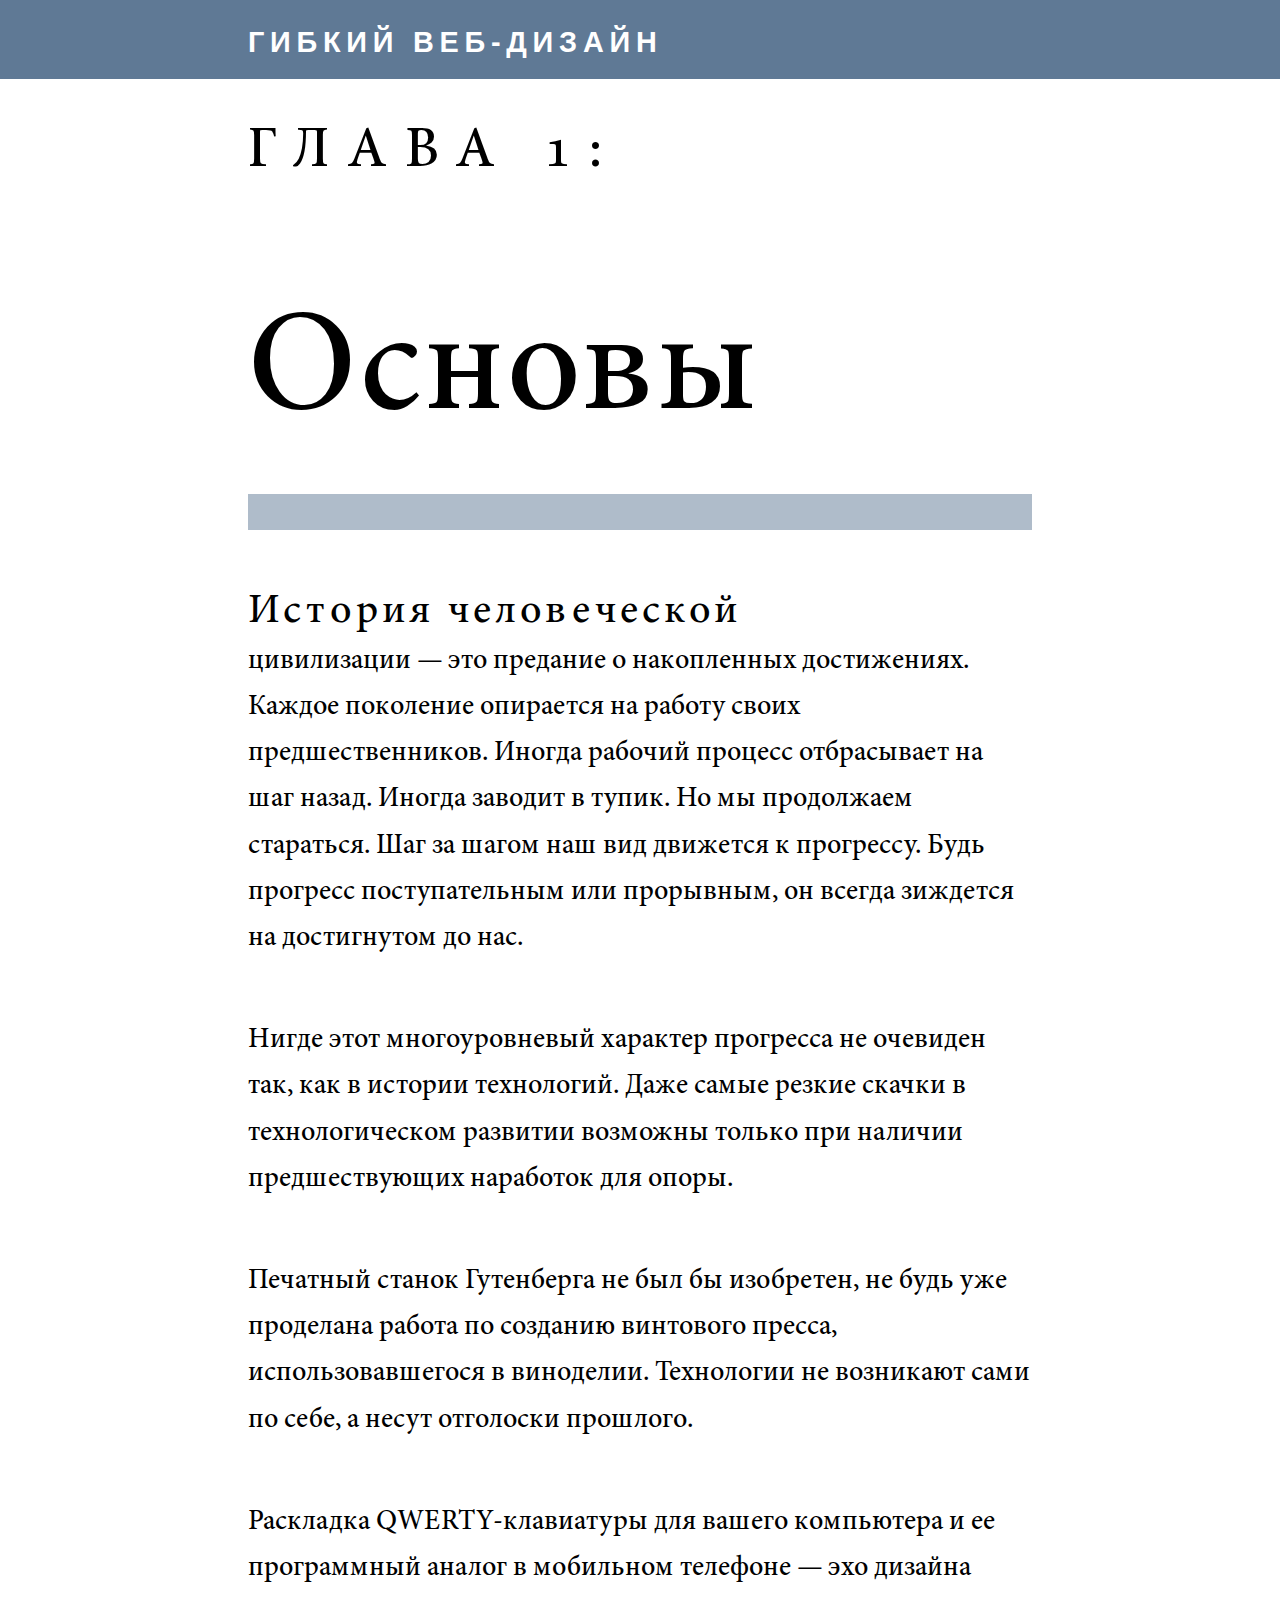
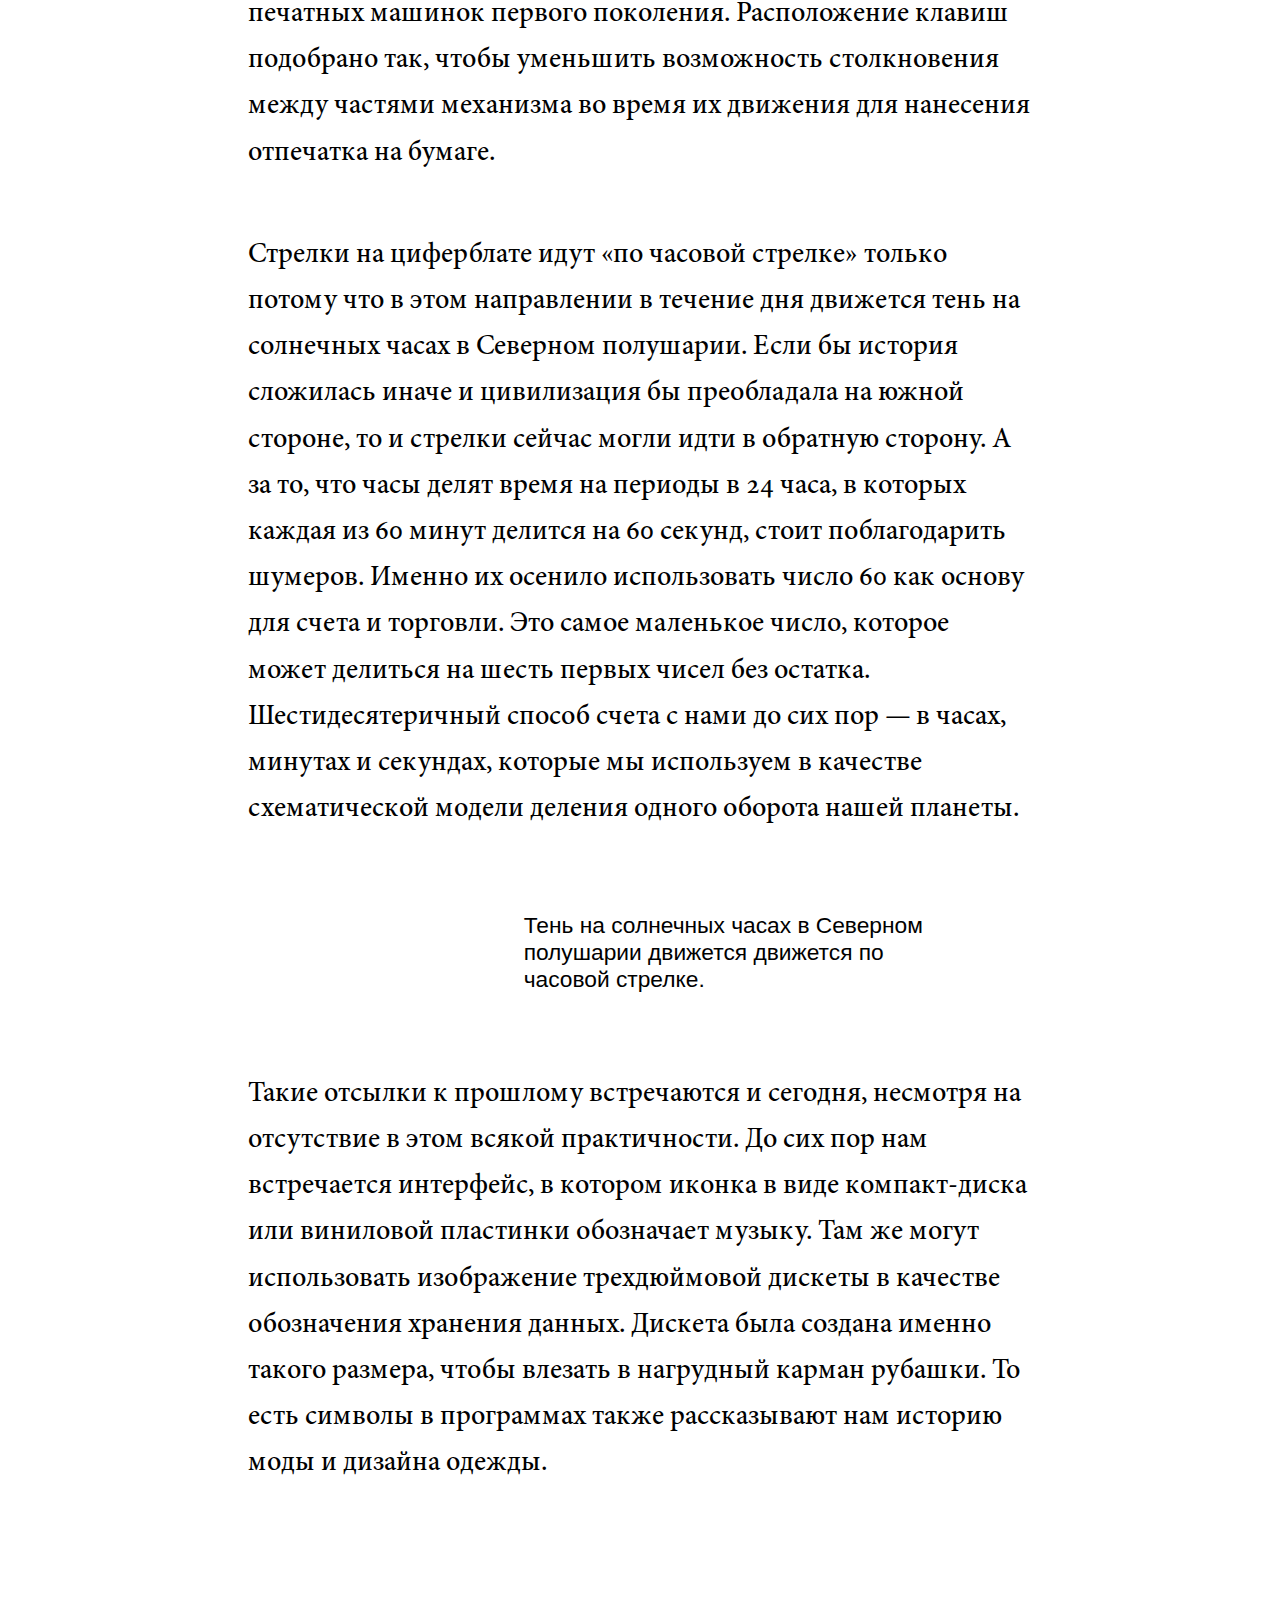
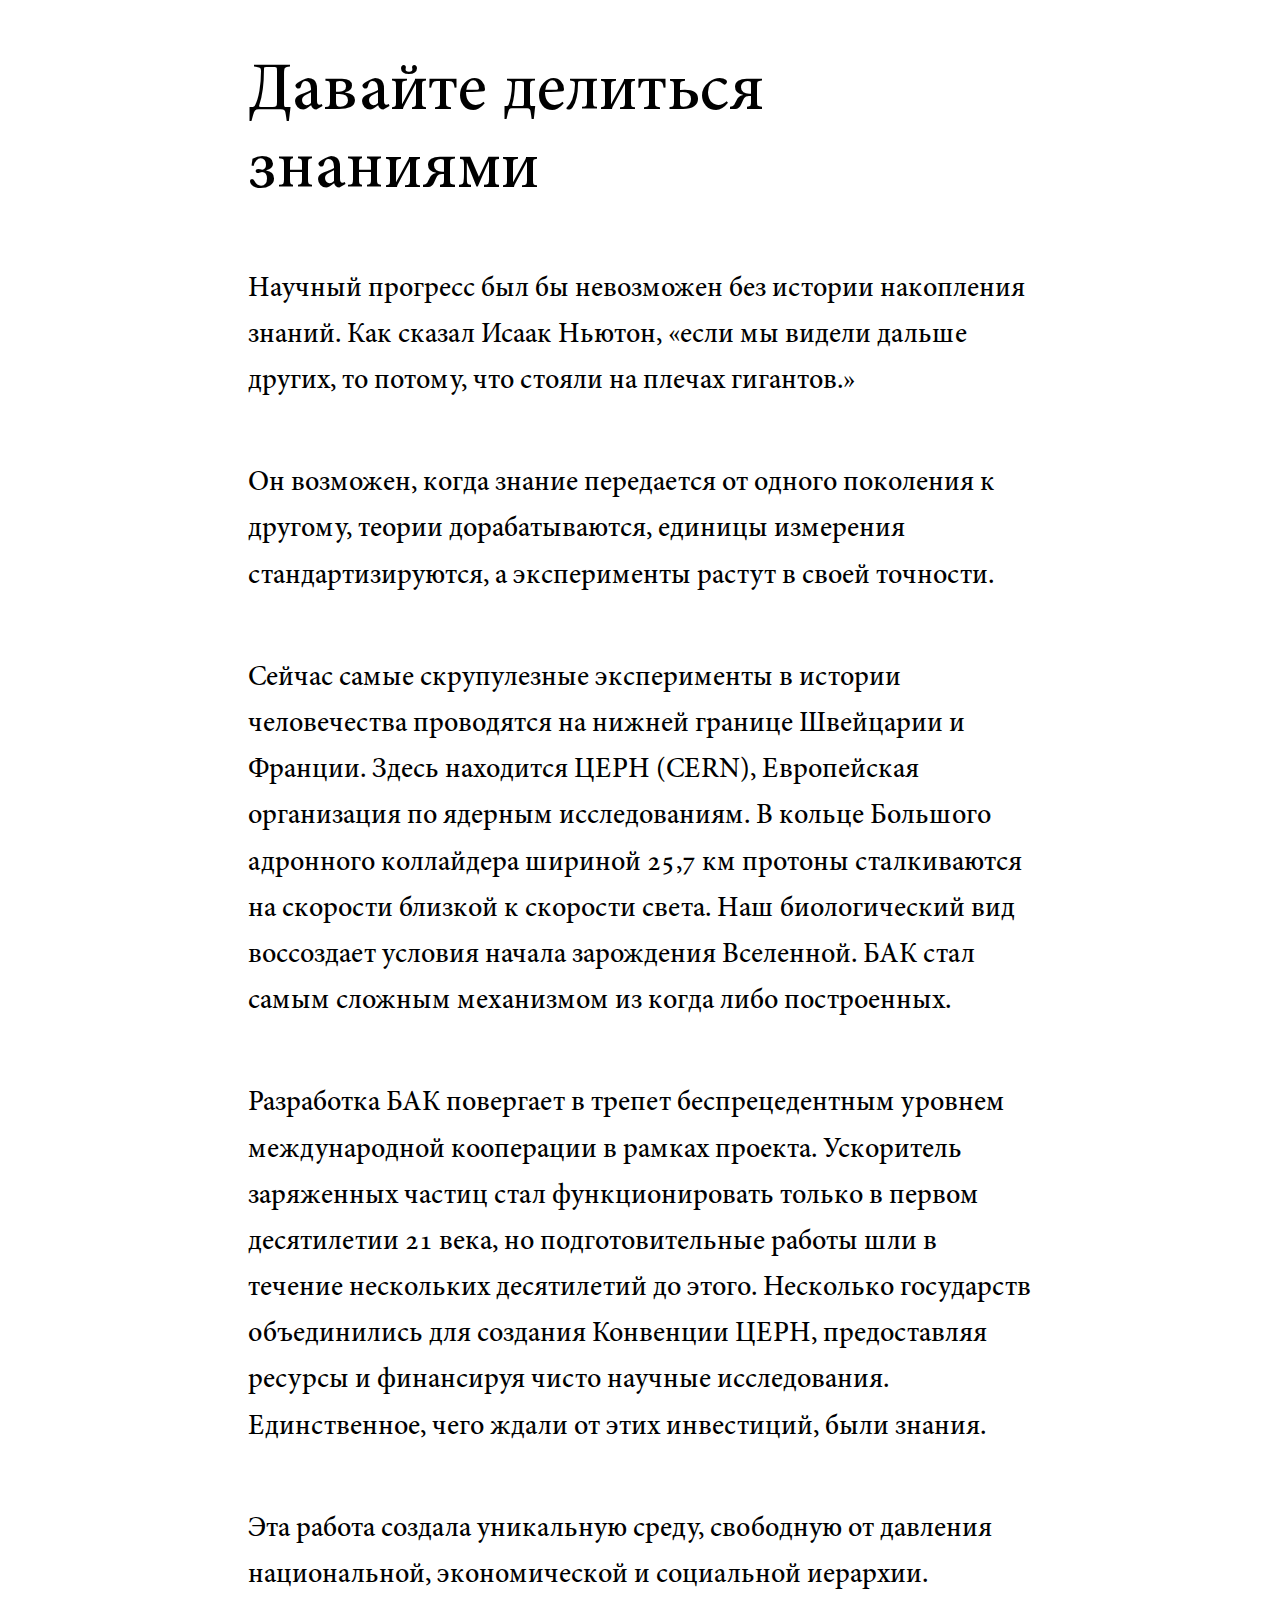
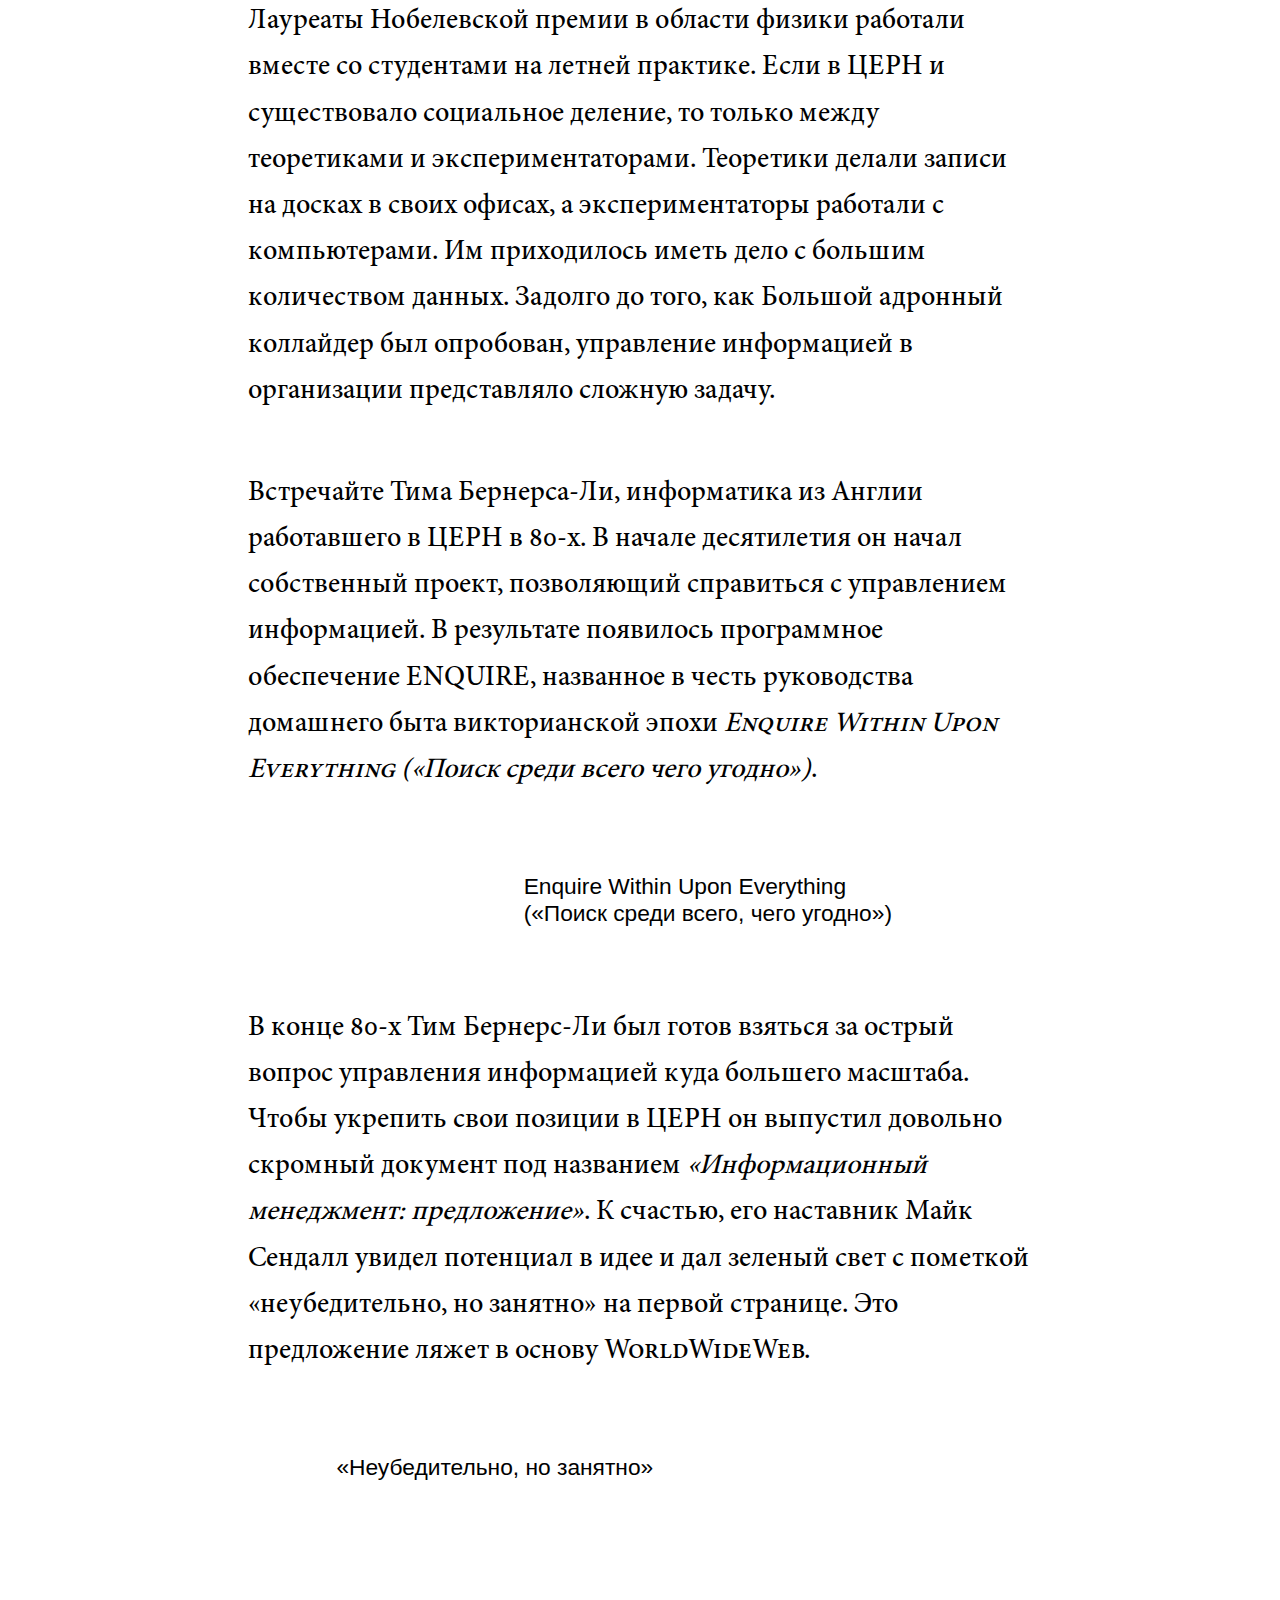
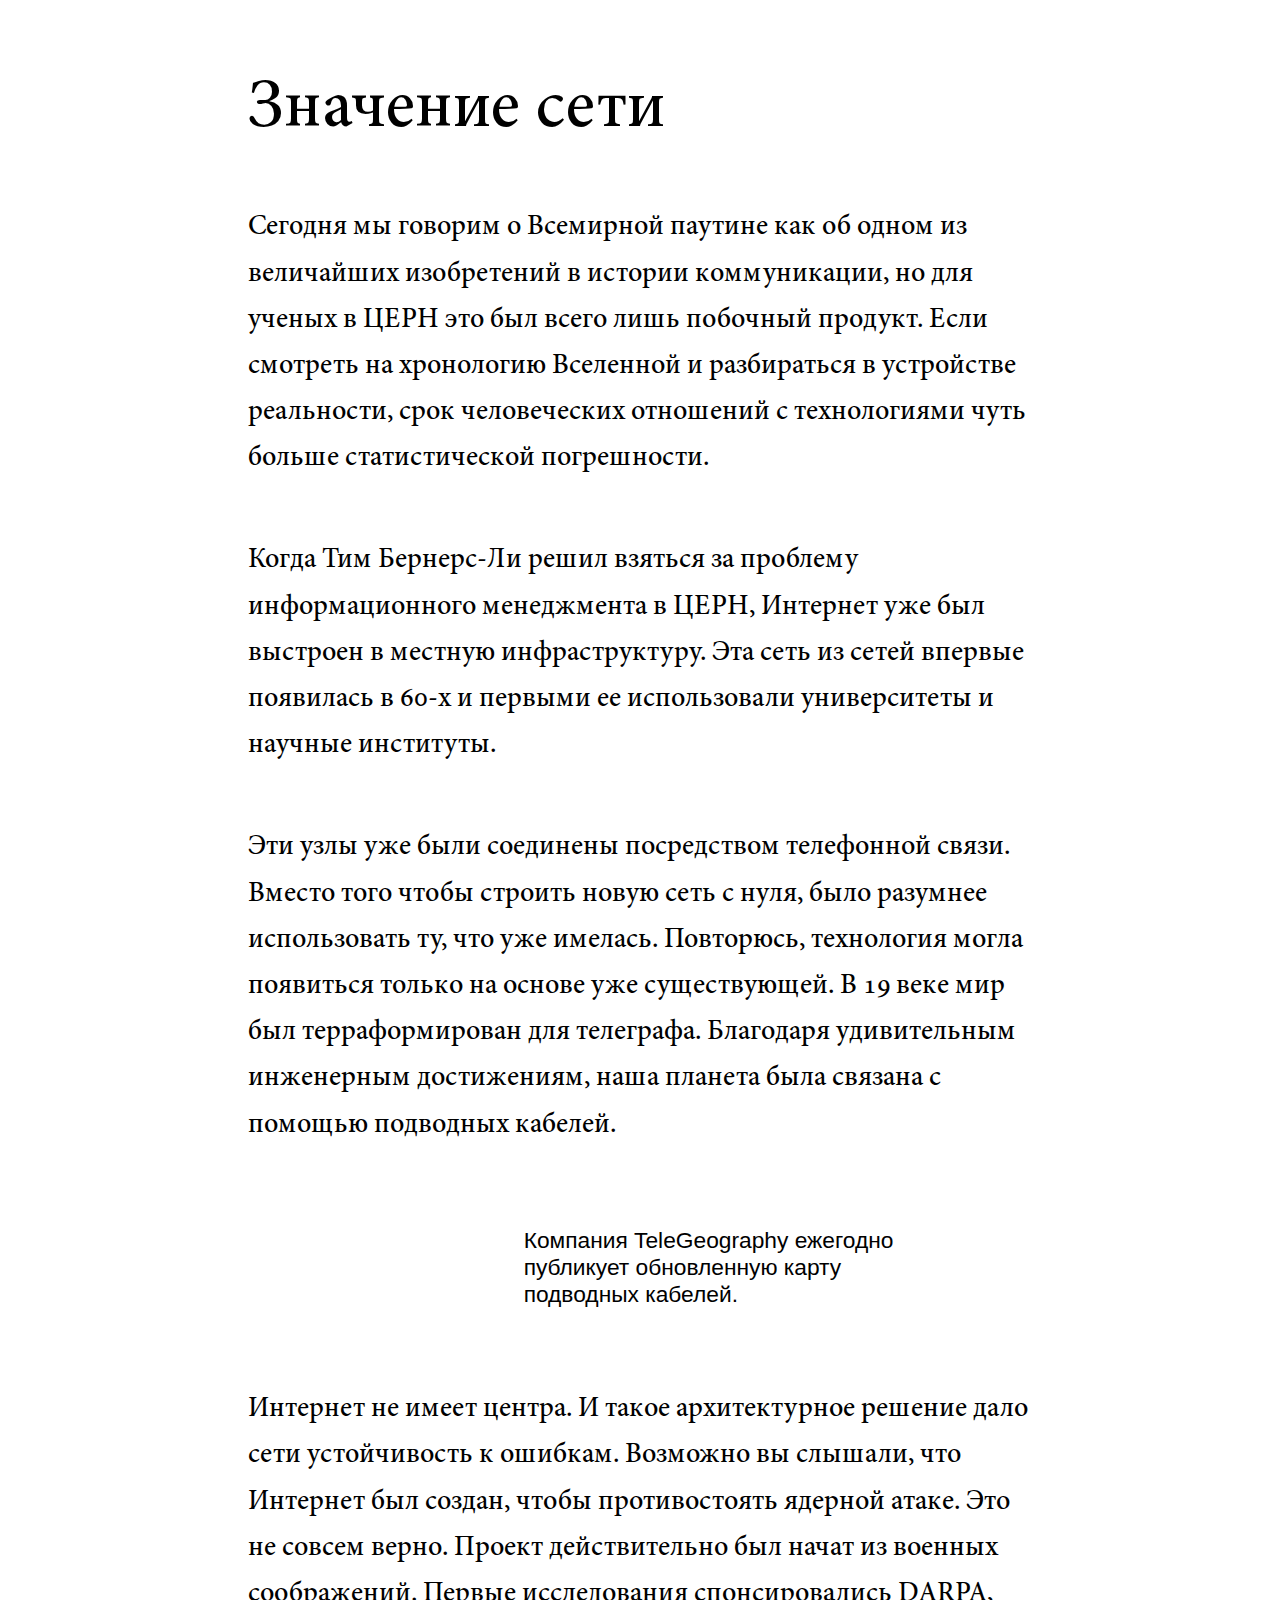
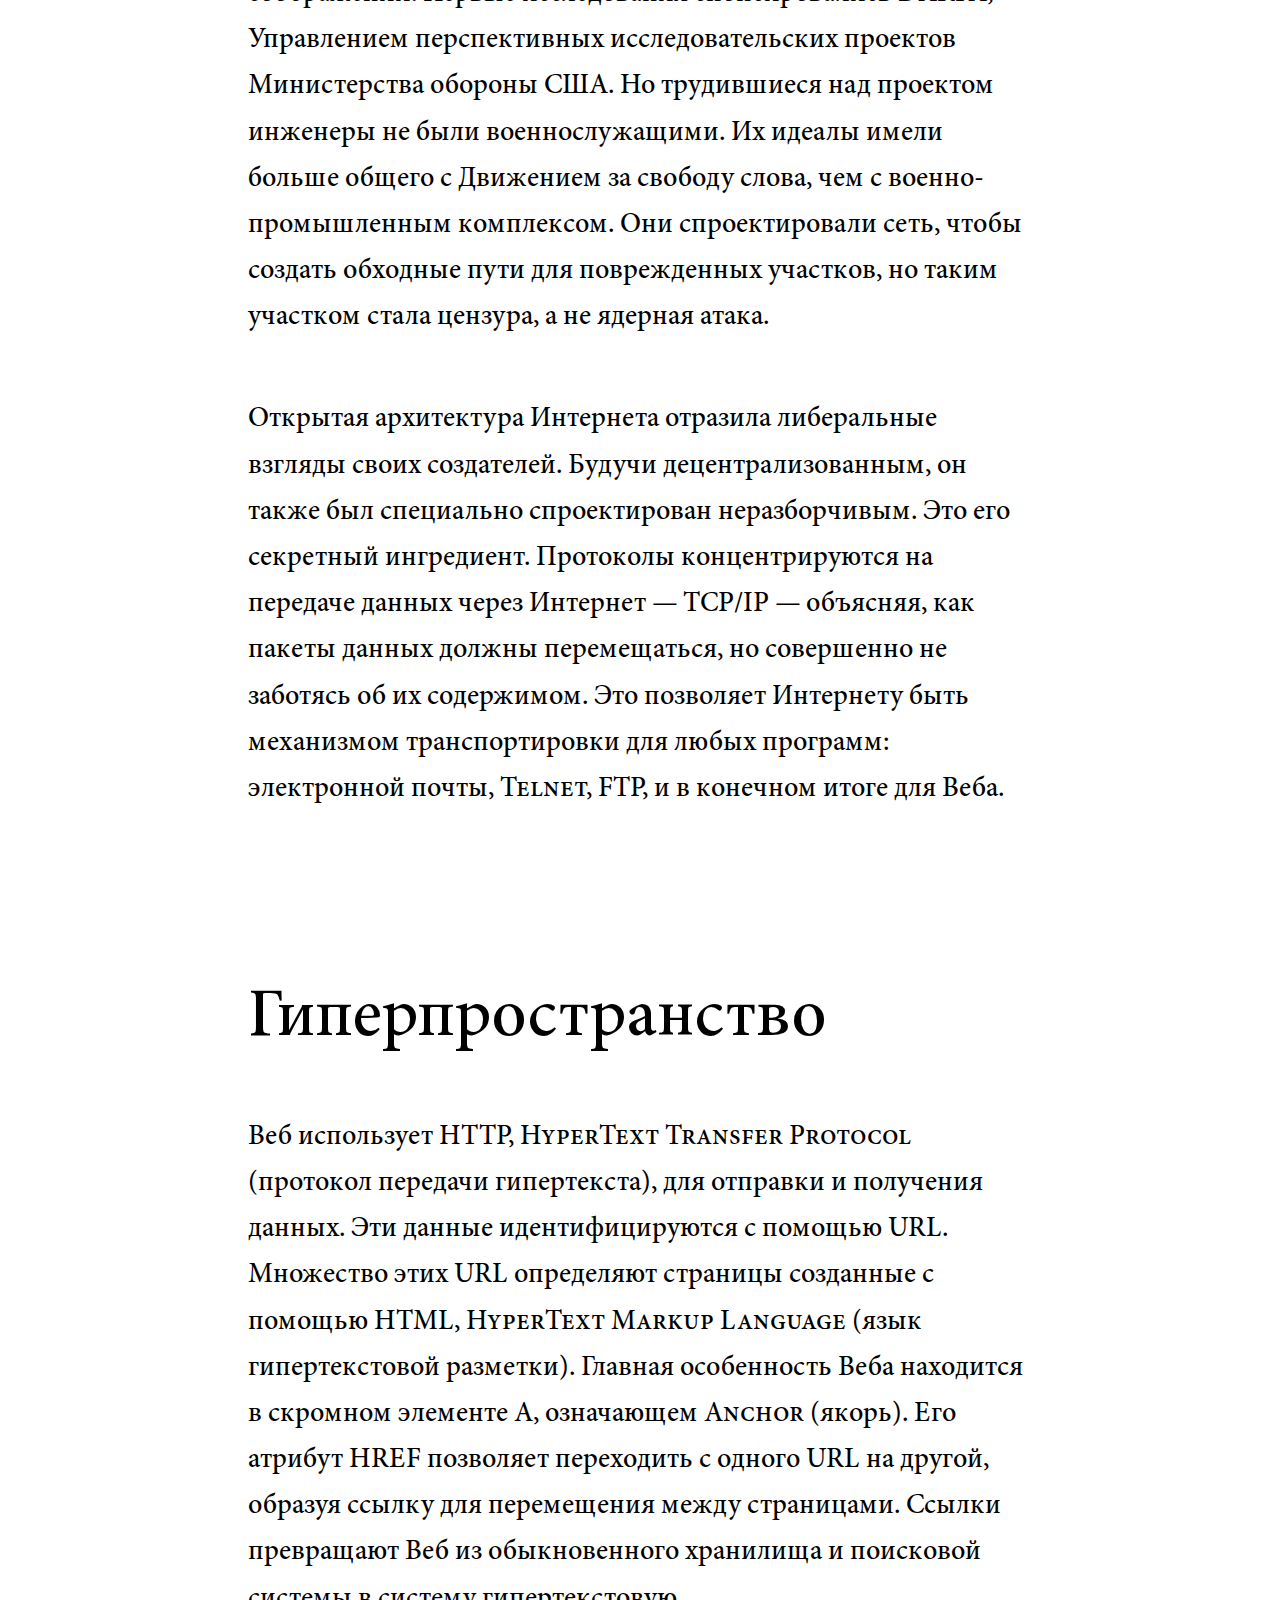
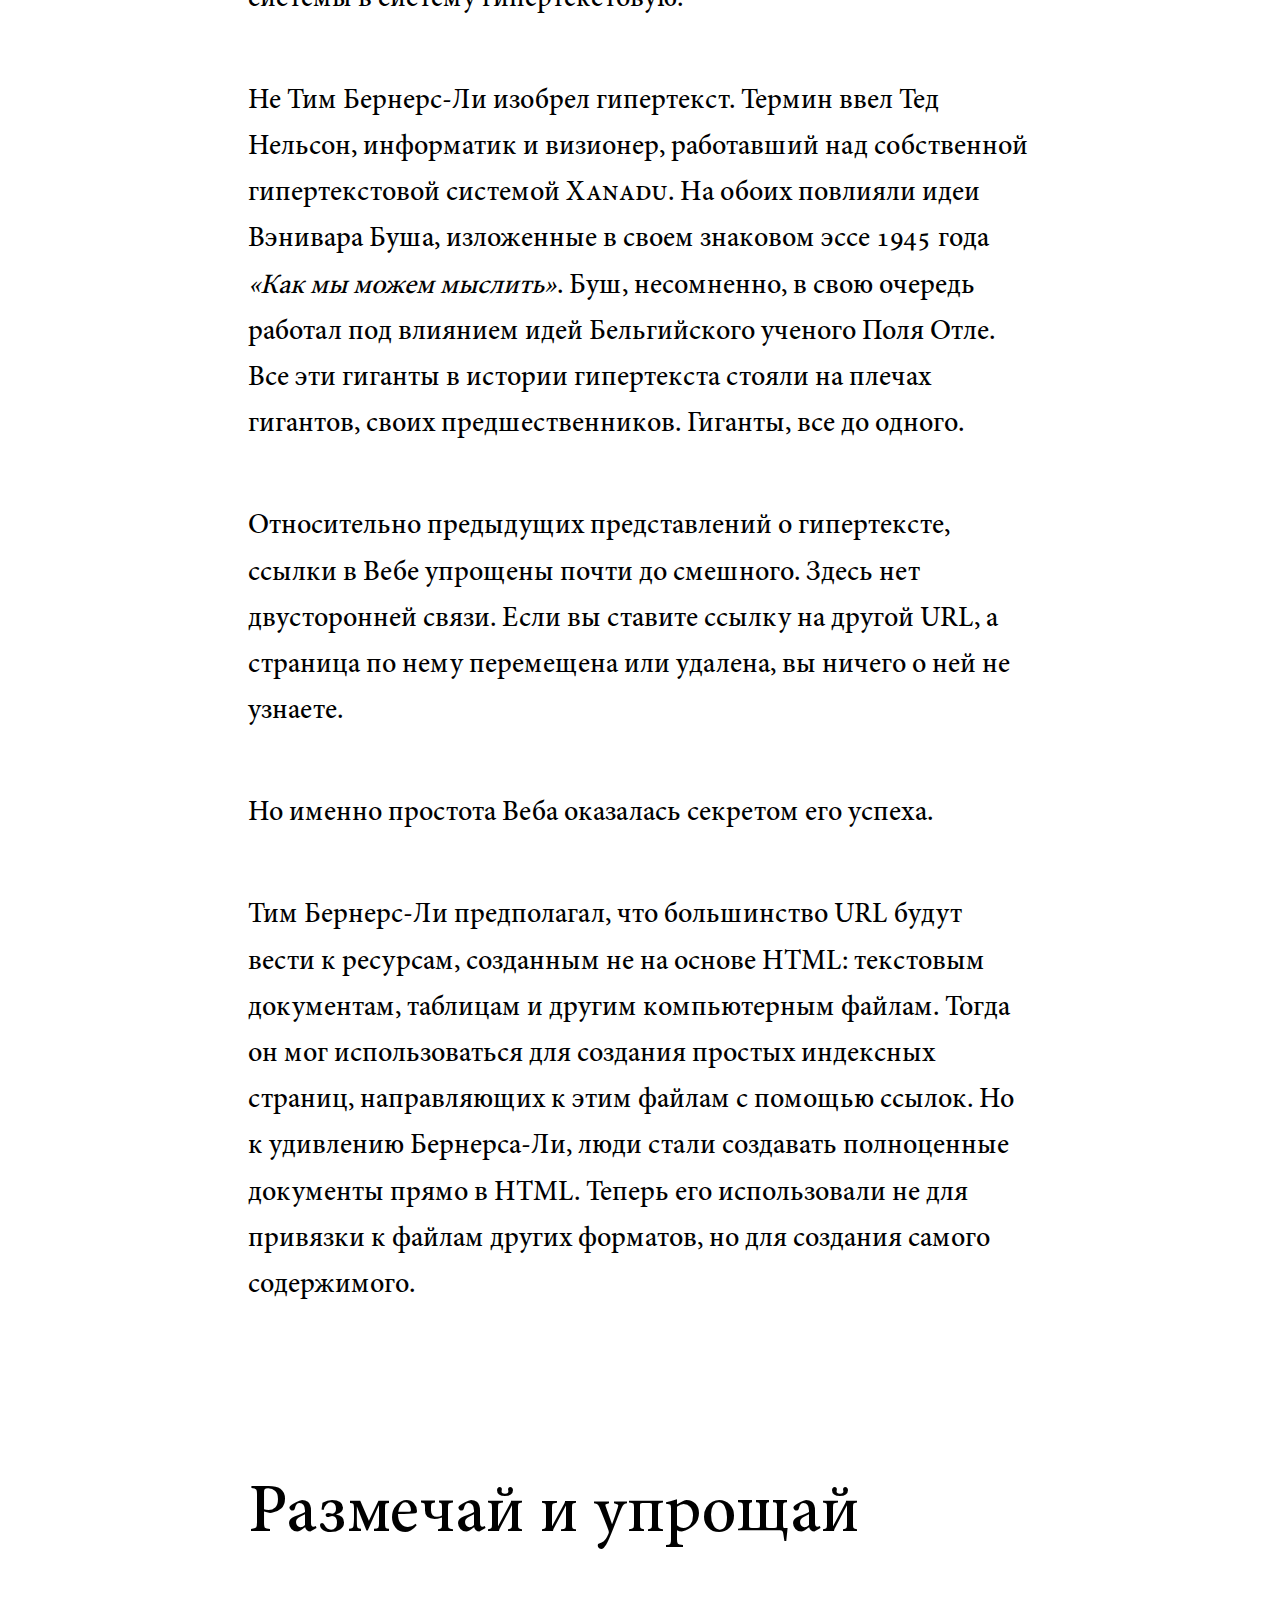
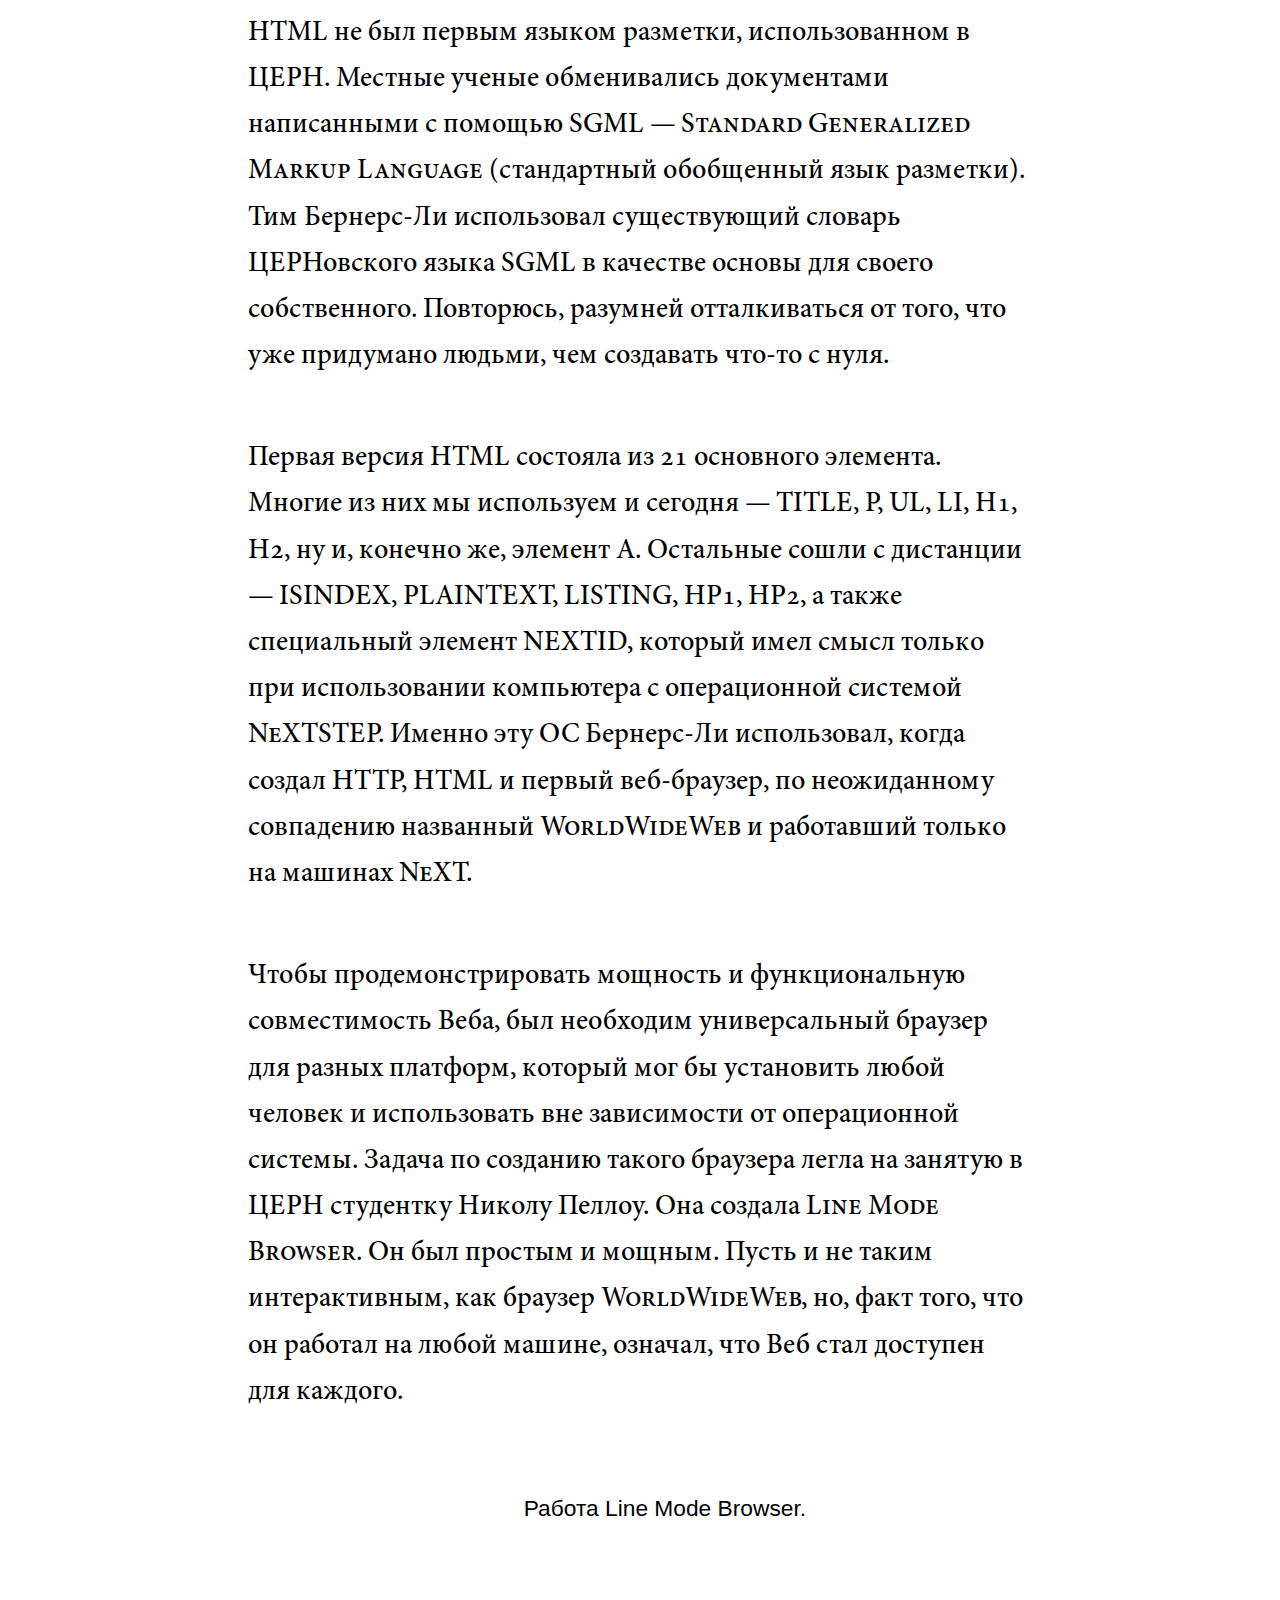
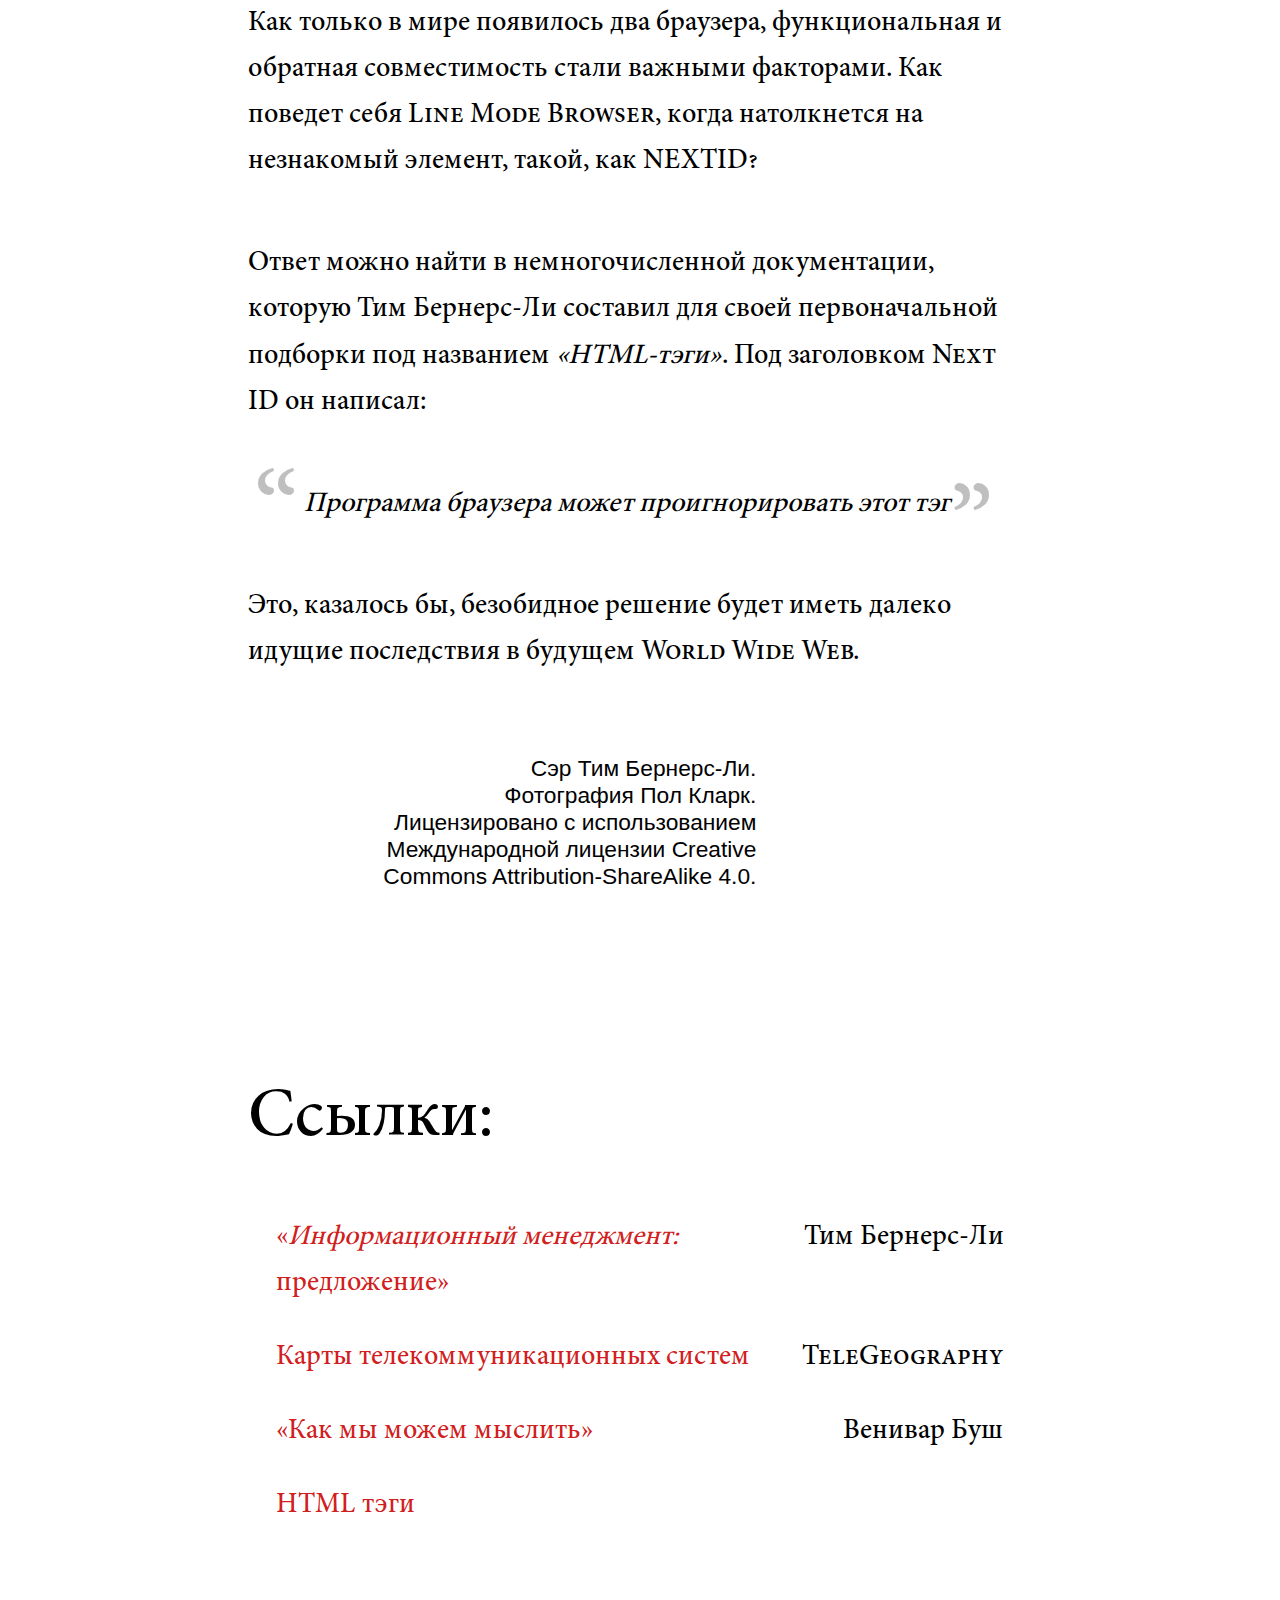
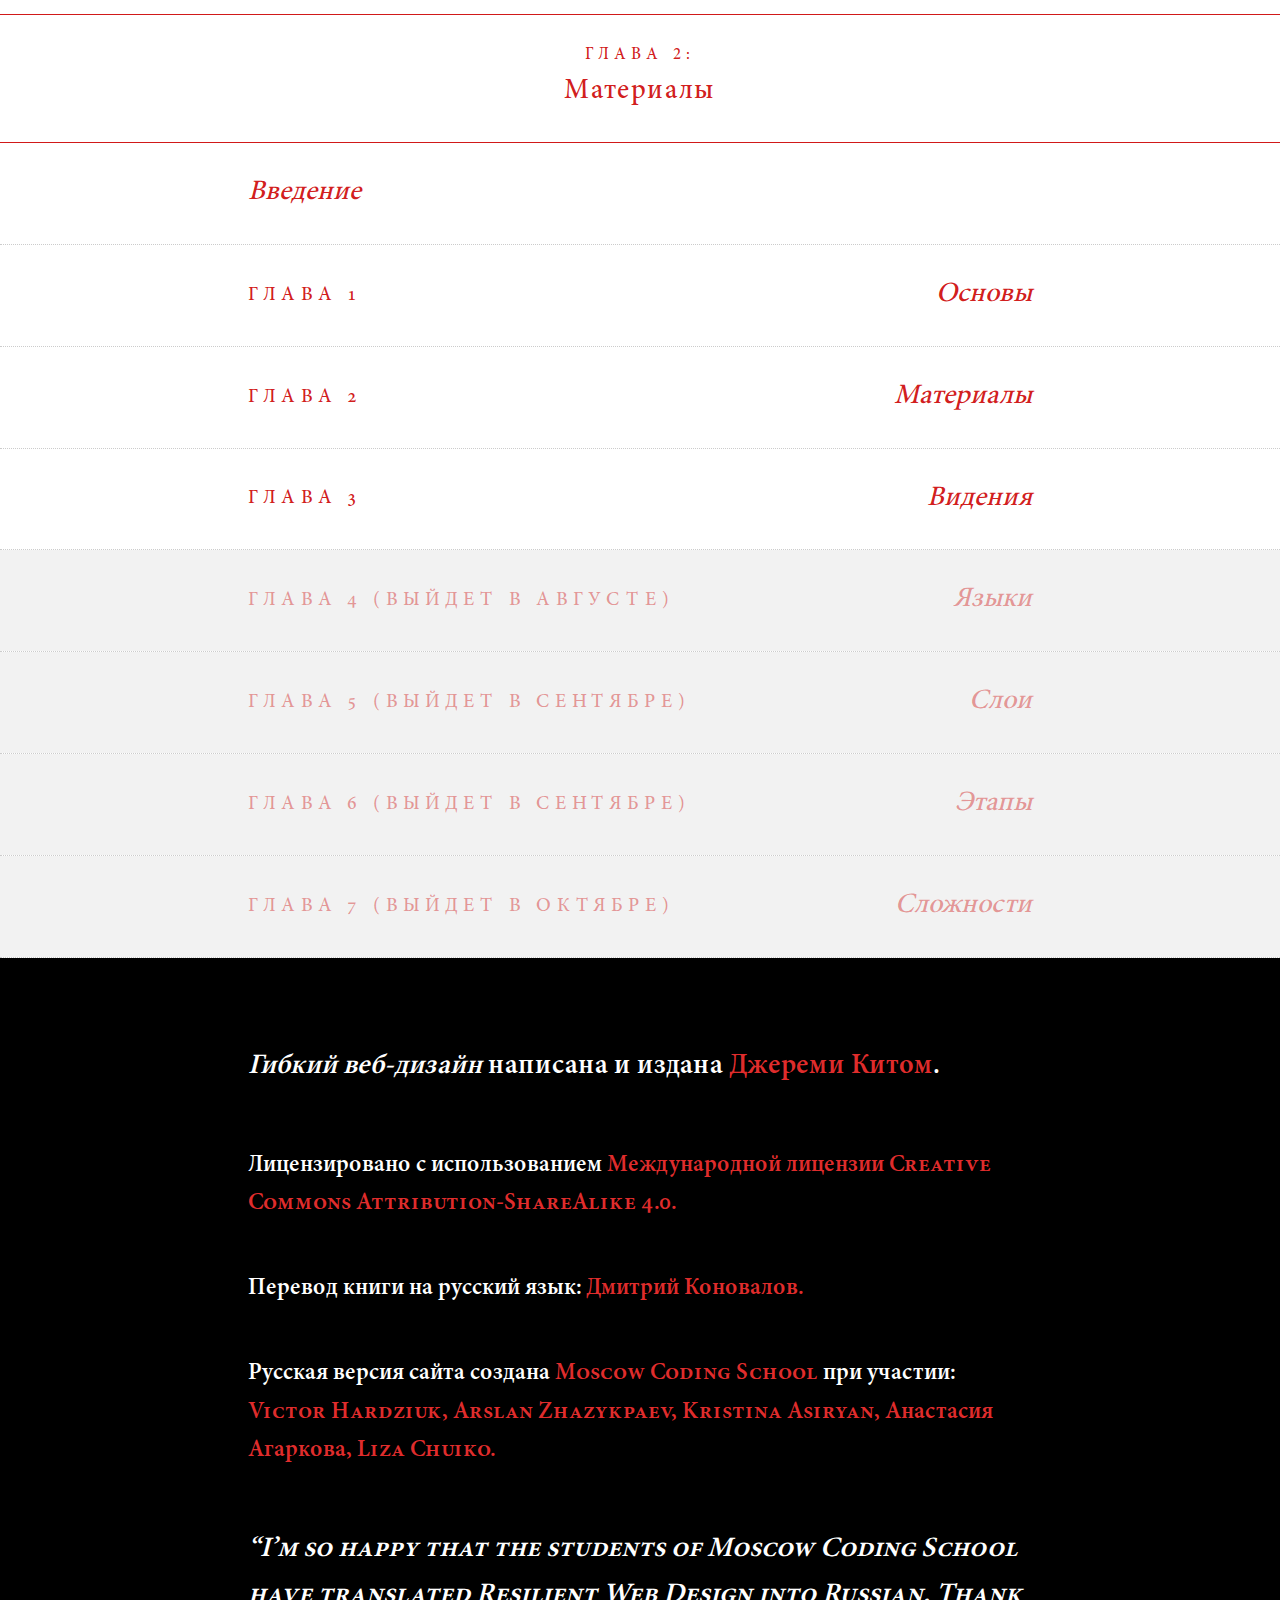
==== commit fc95a843: "modifications in chapter1 &chapter5" ====
--- a/chapter1.html
+++ b/chapter1.html
@@ -25,8 +25,8 @@
             <span class="chapter-title">Основы</span>
         </div>
         <ul class="part-one">
-            <li class="start text"><span class="history">История человеческой цивилизации —</span><br>это предание о накопленных достижениях. Каждое поколение опирается на работу своих предшественников. Иногда рабочий процесс отбрасывает на шаг назад. Иногда заводит в тупик.
-                Но мы продолжаем стараться. Шаг за шагом наш вид движется к прогрессу. Будь прогресс поступательным или прорывным, он всегда зиждется на достигнутом до нас.</li>
+            <li class="start text">История человеческой цивилизации — это предание о накопленных достижениях. Каждое поколение опирается на работу своих предшественников. Иногда рабочий процесс отбрасывает на шаг назад. Иногда заводит в тупик. Но мы продолжаем стараться. Шаг
+                за шагом наш вид движется к прогрессу. Будь прогресс поступательным или прорывным, он всегда зиждется на достигнутом до нас.</li>
             <li class="text">Нигде этот многоуровневый характер прогресса не очевиден так, как в истории технологий. Даже самые резкие скачки в технологическом развитии возможны только при наличии предшествующих наработок для опоры. </li>
             <li class="text">Печатный станок Гутенберга не был бы изобретен, не будь уже проделана работа по созданию винтового пресса, использовавшегося в виноделии. Технологии не возникают сами по себе, а несут отголоски прошлого. </li>
             <li class="text">Раскладка QWERTY-клавиатуры для вашего компьютера и ее программный аналог в мобильном телефоне — эхо дизайна печатных машинок первого поколения. Расположение клавиш подобрано так, чтобы уменьшить возможность столкновения между частями механизма
@@ -51,7 +51,7 @@
             <h2 class="sub-title">Давайте делиться знаниями</h2>
             <li class="text">Научный прогресс был бы невозможен без истории накопления знаний. Как сказал Исаак Ньютон, «если мы видели дальше других, то потому, что стояли на плечах гигантов.»</li>
             <li class="text">Он возможен, когда знание передается от одного поколения к другому, теории дорабатываются, единицы измерения стандартизируются, а эксперименты растут в своей точности. </li>
-            <li class="text">Сейчас самые скрупулезные эксперименты в истории человечества проводятся на нижней границе Швейцарии и Франции. Здесь находится ЦЕРН(CERN), Европейская организация по ядерным исследованиям. В кольце Большого адронного коллайдера шириной 25,7
+            <li class="text">Сейчас самые скрупулезные эксперименты в истории человечества проводятся на нижней границе Швейцарии и Франции. Здесь находится ЦЕРН (CERN), Европейская организация по ядерным исследованиям. В кольце Большого адронного коллайдера шириной 25,7
                 км протоны сталкиваются на скорости близкой к скорости света. Наш биологический вид воссоздает условия начала зарождения Вселенной. БАК стал самым сложным механизмом из когда либо построенных.</li>
             <li class="text">Разработка БАК повергает в трепет беспрецедентным уровнем международной кооперации в рамках проекта. Ускоритель заряженных частиц стал функционировать только в первом десятилетии 21 века, но подготовительные работы шли в течение нескольких
                 десятилетий до этого. Несколько государств объединились для создания Конвенции ЦЕРН, предоставляя ресурсы и финансируя чисто научные исследования. Единственное, чего ждали от этих инвестиций, были знания.</li>
@@ -71,7 +71,7 @@
             </figure>
             <li class="text before-img">В конце 80-х Тим Бернерс-Ли был готов взяться за острый вопрос управления информацией куда большего масштаба. Чтобы укрепить свои позиции в ЦЕРН он выпустил довольно скромный документ под названием <b class="italic">«Информационный менеджмент: предложение»</b>.
                 К счастью, его наставник Майк Сендалл увидел потенциал в идее и дал зеленый свет с пометкой «неубедительно, но занятно» на первой странице. Это предложение ляжет в основу WorldWideWeb. </li>
-            <figure class="img-container">
+            <figure class="img-container three">
                 <picture class="img3">
                     <img src="img/vague-but-exciting.jpg" alt="">
                 </picture>
@@ -104,8 +104,8 @@
         </ul>
         <ul class="part-four">
             <h2 class="sub-title">Гиперпространство</h2>
-            <li class="text">Веб использует HTTP, HyperText Transfer Protocol(протокол передачи гипертекста), для отправки и получения данных. Эти данные идентифицируются с помощью URL. Множество этих URL определяют страницы созданные с помощью HTML, HyperText Markup
-                Language(язык гипертекстовой разметки). Главная особенность Веба находится в скромном элементе А, означающем Anchor(якорь). Его атрибут HREF позволяет переходить с одного URL на другой, образуя ссылку для перемещения между страницами.
+            <li class="text">Веб использует HTTP, HyperText Transfer Protocol (протокол передачи гипертекста), для отправки и получения данных. Эти данные идентифицируются с помощью URL. Множество этих URL определяют страницы созданные с помощью HTML, HyperText Markup
+                Language (язык гипертекстовой разметки). Главная особенность Веба находится в скромном элементе А, означающем Anchor (якорь). Его атрибут HREF позволяет переходить с одного URL на другой, образуя ссылку для перемещения между страницами.
                 Ссылки превращают Веб из обыкновенного хранилища и поисковой системы в систему гипертекстовую.</li>
             <li class="text">Не Тим Бернерс-Ли изобрел гипертекст. Термин ввел Тед Нельсон, информатик и визионер, работавший над собственной гипертекстовой системой Xanadu. На обоих повлияли идеи Вэнивара Буша, изложенные в своем знаковом эссе 1945 года <b class="italic">«Как мы можем мыслить»</b>.
                 Буш, несомненно, в свою очередь работал под влиянием идей Бельгийского ученого Поля Отле. Все эти гиганты в истории гипертекста стояли на плечах гигантов, своих предшественников. Гиганты, все до одного.</li>
@@ -116,7 +116,7 @@
         </ul>
         <ul class="part-five">
             <h2 class="sub-title">Размечай и упрощай</h2>
-            <li class="text">HTML не был первым языком разметки, использованном в ЦЕРН. Местные ученые обменивались документами написанными с помощью SGML — Standard Generalized Markup Language(стандартный обобщенный язык разметки). Тим Бернерс-Ли использовал существующий
+            <li class="text">HTML не был первым языком разметки, использованном в ЦЕРН. Местные ученые обменивались документами написанными с помощью SGML — Standard Generalized Markup Language (стандартный обобщенный язык разметки). Тим Бернерс-Ли использовал существующий
                 словарь ЦЕРНовского языка SGML в качестве основы для своего собственного. Повторюсь, разумней отталкиваться от того, что уже придумано людьми, чем создавать что-то с нуля.</li>
             <li class="text">Первая версия HTML состояла из 21 основного элемента. Многие из них мы используем и сегодня — TITLE, P, UL, LI, H1, H2, ну и, конечно же, элемент А. Остальные сошли с дистанции — ISINDEX, PLAINTEXT, LISTING, HP1, HP2, а также специальный элемент
                 NEXTID, который имел смысл только при использовании компьютера с операционной системой NeXTSTEP. Именно эту ОС Бернерс-Ли использовал, когда создал HTTP, HTML и первый веб-браузер, по неожиданному совпадению названный WorldWideWeb и работавший
@@ -155,7 +155,7 @@
                 <a href="https://www.w3.org/History/1989/proposal.html">
                     <p class="links" style="margin-right: 10px;">«<span class="italic">Информационный менеджмент:</span> предложение»</p>
                 </a>
-                <p class="names">Тим Бернерс-Ли</p>
+                <p class="names" style="white-space: nowrap;">Тим Бернерс-Ли</p>
             </li>
             <li class="references">
                 <a href="https://www.telegeography.com/telecom-maps/index.html">
@@ -203,7 +203,7 @@
             <li>
                 <a class="content-link" href="chapter3">
                     <p class="content-p">
-                        <span class="chapter">Глава 3</span>Видение
+                        <span class="chapter">Глава 3</span>Видения
                     </p>
                 </a>
             </li>
@@ -235,7 +235,7 @@
                     </p>
                 </div>
             </li>
-            <li>
+            <!--    <li>
                 <div class="content-link inactive">
                     <p class="content-p-left author">Об авторе (Выйдет в октябре)
                     </p>
@@ -245,7 +245,7 @@
                 <div class="content-link inactive">
                     <p class="content-p-left">Указатель (Выйдет в ноябре)</p>
                 </div>
-            </li>
+            </li> -->
         </ol>
     </nav>
     <footer class="footer">
@@ -259,8 +259,14 @@
                     Дмитрий Коновалов.
                 </span></a>
                 <p class="license">Русская версия сайта создана <a target="blank" href="https://moscoding.ru/"><span class="red">Moscow Coding School</span></a> при участии: <span class="red">
-                    Victor H, Arslan, Kristina A, Anastasia K, Liza Ch, Kirill, kirillt8, Ivan V.
+                    Victor Hardziuk, Arslan Zhazykpaev, Kristina Asiryan, Анастасия Агаркова, Liza Chuiko.
                 </span></a>
+                </p>
+                <p class="italic">
+                    “I’m so happy that the students of Moscow Coding School have translated Resilient Web Design into Russian. Thank you to them for doing that …and thank *you* for reading it!” -
+                    <span class="red" style="font-style: normal;">
+                     Джереми Кит.
+                    </span>
                 </p>
         </div>
         <a class="footer-logo" target="blank" href="https://moscoding.ru/">
--- a/styles/chapter1.css
+++ b/styles/chapter1.css
@@ -21,16 +21,6 @@
     text-decoration: none;
     color: inherit;
     background-color: inherit;
-}
-
-.chapter-name {
-    max-width: 28em;
-    margin-left: auto;
-    margin-right: auto;
-    min-height: 2em;
-    line-height: 1;
-    font-size: calc( 2.25em + (11.25 - 2.25) * ( (100vw - 20em) / ( 100 - 20)));
-    border-bottom: 0.25em solid rgba(95,121,149,0.5);
 }
 
 .sub-title {
@@ -65,9 +55,13 @@
     font-size: calc( 0.7em + (1.7 - 0.7) * ( (100vw - 20em) / ( 100 - 20)));
 }
 
-.start:first-letter {
-    font-size: calc(20px + (50 - 20) * ( (100vw - 320px) / (1904 - 320)));
+.start:first-line {
     font-weight: normal;
+    font-variant: small-caps;
+    font-size: 1.5em;
+    line-height: 1.25;
+    letter-spacing: 0.1em;
+    text-align: justify;
 }
 
 img {
@@ -148,4 +142,9 @@
     .after-img6 {
         text-align: right;
     }
+}
+
+.text,
+p {
+    font-variant: small-caps;
 }--- a/styles/common.css
+++ b/styles/common.css
@@ -145,7 +145,7 @@
 нужны на более чем одной странице*/
 
 html {
-    font-size: calc( 1em + (2 - 1) * ( (100vw - 20em) / ( 100 - 20)));
+    font-size: calc(1em + (2 - 1) * ((100vw - 20em) / (100 - 20)));
 }
 
 body {
@@ -199,7 +199,7 @@
     color: white;
     font-family: 'FuturaMediumC', sans-serif;
     font-weight: 800;
-    font-size: calc( 1em + (2 - 1) * ( (100vw - 40em) / ( 200)));
+    font-size: calc(1em + (2 - 1) * ((100vw - 40em) / (200)));
     height: 0.8em;
 }
 
@@ -209,7 +209,7 @@
     }
 }
 
-@media (prefers-color-scheme: dark) {
+<<<<<<< HEAD @media (prefers-color-scheme: dark) {
     body {
         background-color: black;
         color: rgba(255, 255, 255, 0.9);
@@ -253,7 +253,7 @@
     }
 }
 
-@media (min-width: 30em) {
+=======>>>>>>>origin/master @media (min-width: 30em) {
     body {
         line-height: 1.55;
     }
@@ -304,7 +304,7 @@
 }
 
 .sub-title {
-    font-size: calc( 1.5em + (4.5 - 1.5) * ( (100vw - 20em) / ( 100 - 20)));
+    font-size: calc(1.5em + (4.5 - 1.5) * ((100vw - 20em) / (100 - 20)));
     font-weight: normal;
     margin-top: 6rem;
     line-height: 1.125;
@@ -345,12 +345,24 @@
     padding: 1em;
 }
 
+.reversed .img-caption {
+    text-align: right;
+}
+
+img {
+    display: block;
+    margin: 0 auto;
+}
+
 @media (min-width: 40em) {
     figure {
         flex-direction: row;
         align-items: flex-start;
     }
-    figcaption {
+    <<<<<<< HEAD=======.reversed {
+        flex-direction: row-reverse;
+    }
+    >>>>>>>origin/master figcaption {
         flex-basis: 50%;
     }
 }
@@ -369,14 +381,6 @@
     font-weight: 100;
 }
 
-.reversed {
-    flex-direction: row-reverse;
-}
-
-.reversed .img-caption {
-    text-align: right;
-}
-
 .italic {
     font-style: italic;
     font-weight: normal;
@@ -412,6 +416,19 @@
 
 blockquote {
     margin: 2em;
+    padding: 0;
+}
+
+
+/* Для нумерованного списка */
+
+.num-list {
+    list-style: decimal;
+    list-style-position: inside;
+}
+
+.num-list li {
+    margin: 1em 0;
     padding: 0;
 }
 
@@ -467,4 +484,67 @@
     color: rgba(0, 0, 0, 0.75);
     white-space: pre-wrap;
     margin: 1em;
+}
+
+@media (prefers-color-scheme: dark) {
+    body {
+        background-color: black;
+        color: rgba(255, 255, 255, 0.9);
+    }
+    a:link,
+    .links,
+    .red,
+    a:visited {
+        color: white;
+    }
+    a:hover,
+    body .content-link:hover,
+    body main .common-link:hover,
+    a:focus {
+        background-color: rgba(95, 121, 149, 0.2);
+        border-color: rgba(95, 121, 149, 0.3);
+        color: white;
+    }
+    body .next-chapter:hover {
+        background-color: rgba(95, 121, 149, 0.2);
+        color: white;
+    }
+    pre {
+        color: white;
+    }
+    blockquote p:first-child::before,
+    blockquote p:last-child::after {
+        color: rgba(255, 255, 255, 0.30);
+    }
+    nav a[rel="next"],
+    body .next-chapter {
+        border-color: rgba(255, 255, 255, 0.7);
+    }
+    nav li:not(:last-child) {
+        border-bottom-color: rgba(255, 255, 255, 0.1);
+    }
+    footer a:link,
+    footer a:visited {
+        color: white;
+        text-decoration: underline;
+    }
+    .content-link.inactive .chapter,
+    .content-link.inactive .content-p,
+    .content-link.inactive .content-p-left {
+        color: rgba(255, 255, 255, 0.5);
+    }
+    .content-link.inactive:hover {
+        background-color: transparent;
+    }
+    pre {
+        color: white;
+    }
+}
+
+figcaption {
+    font-size: calc( 13px + (26 - 13) * ( (100vw - 320px) / ( 1600 - 320)));
+}
+
+.chapter-references__author {
+    text-align: right;
 }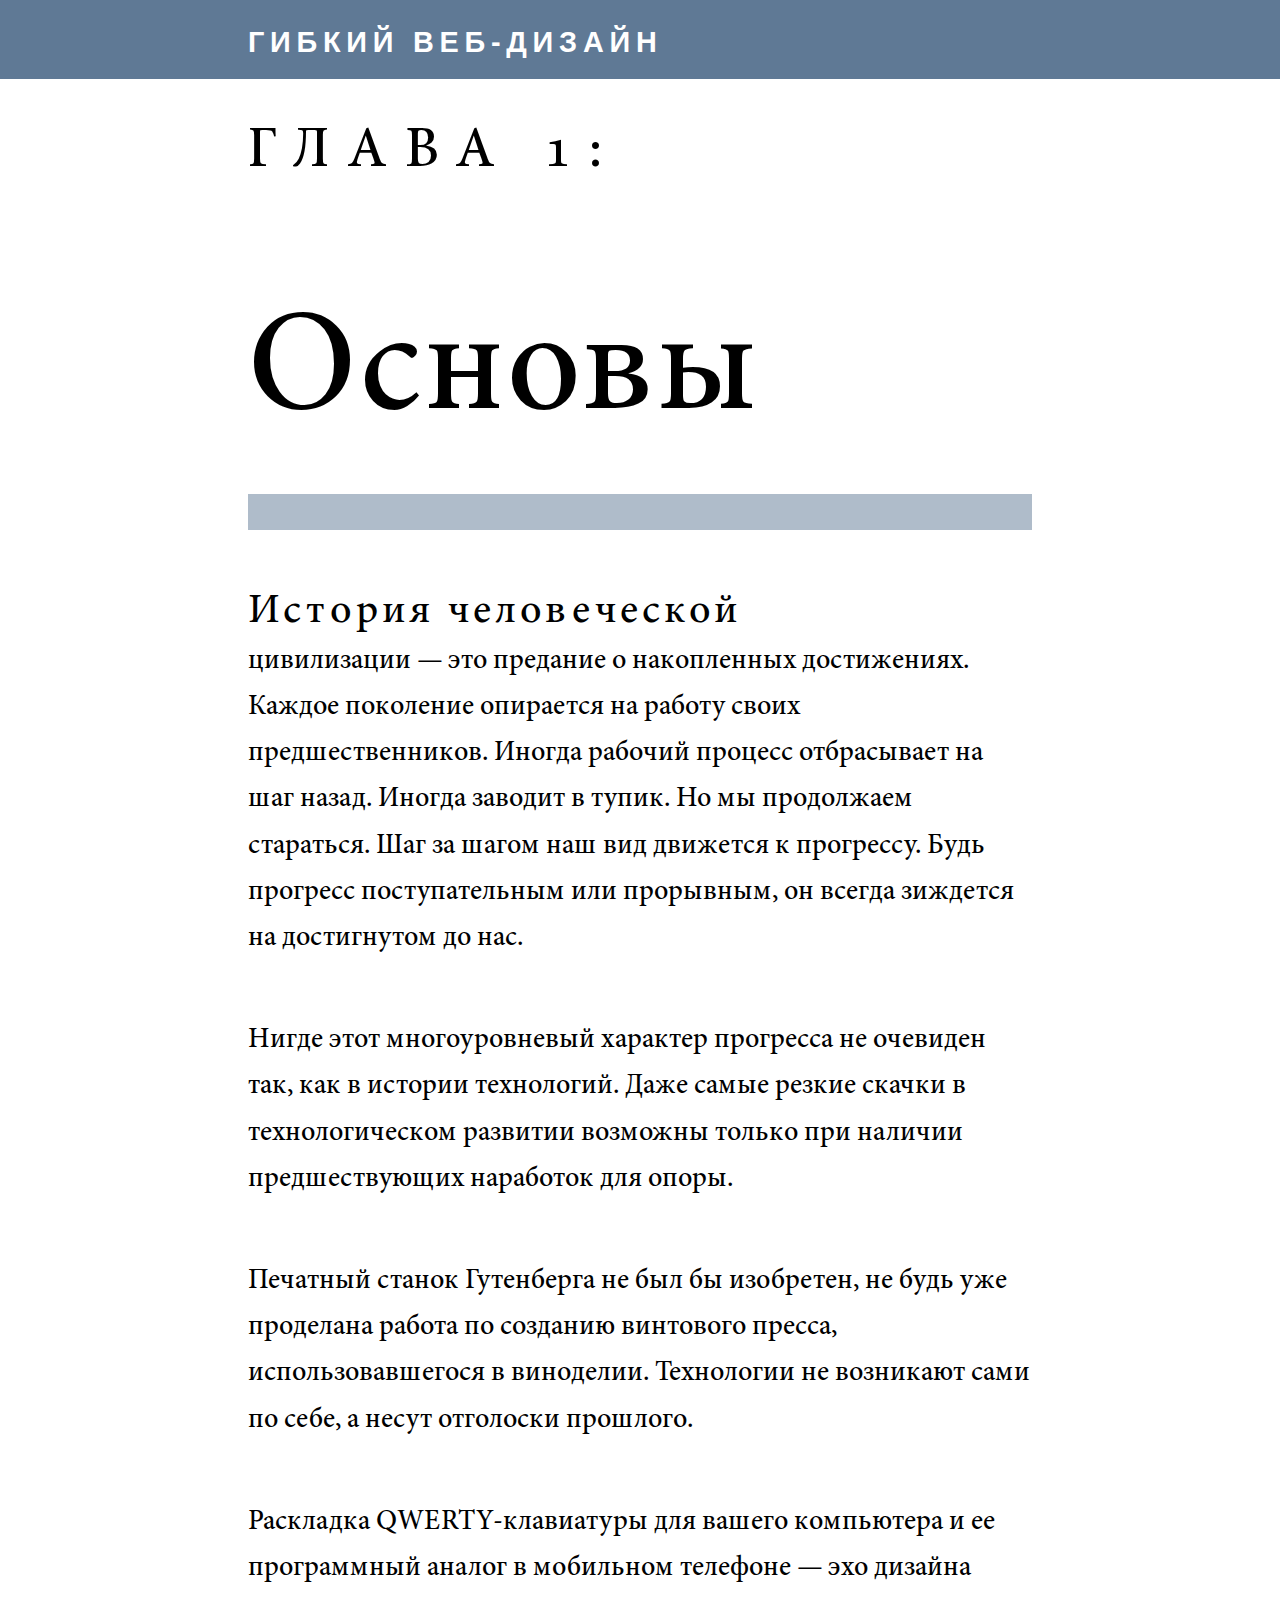
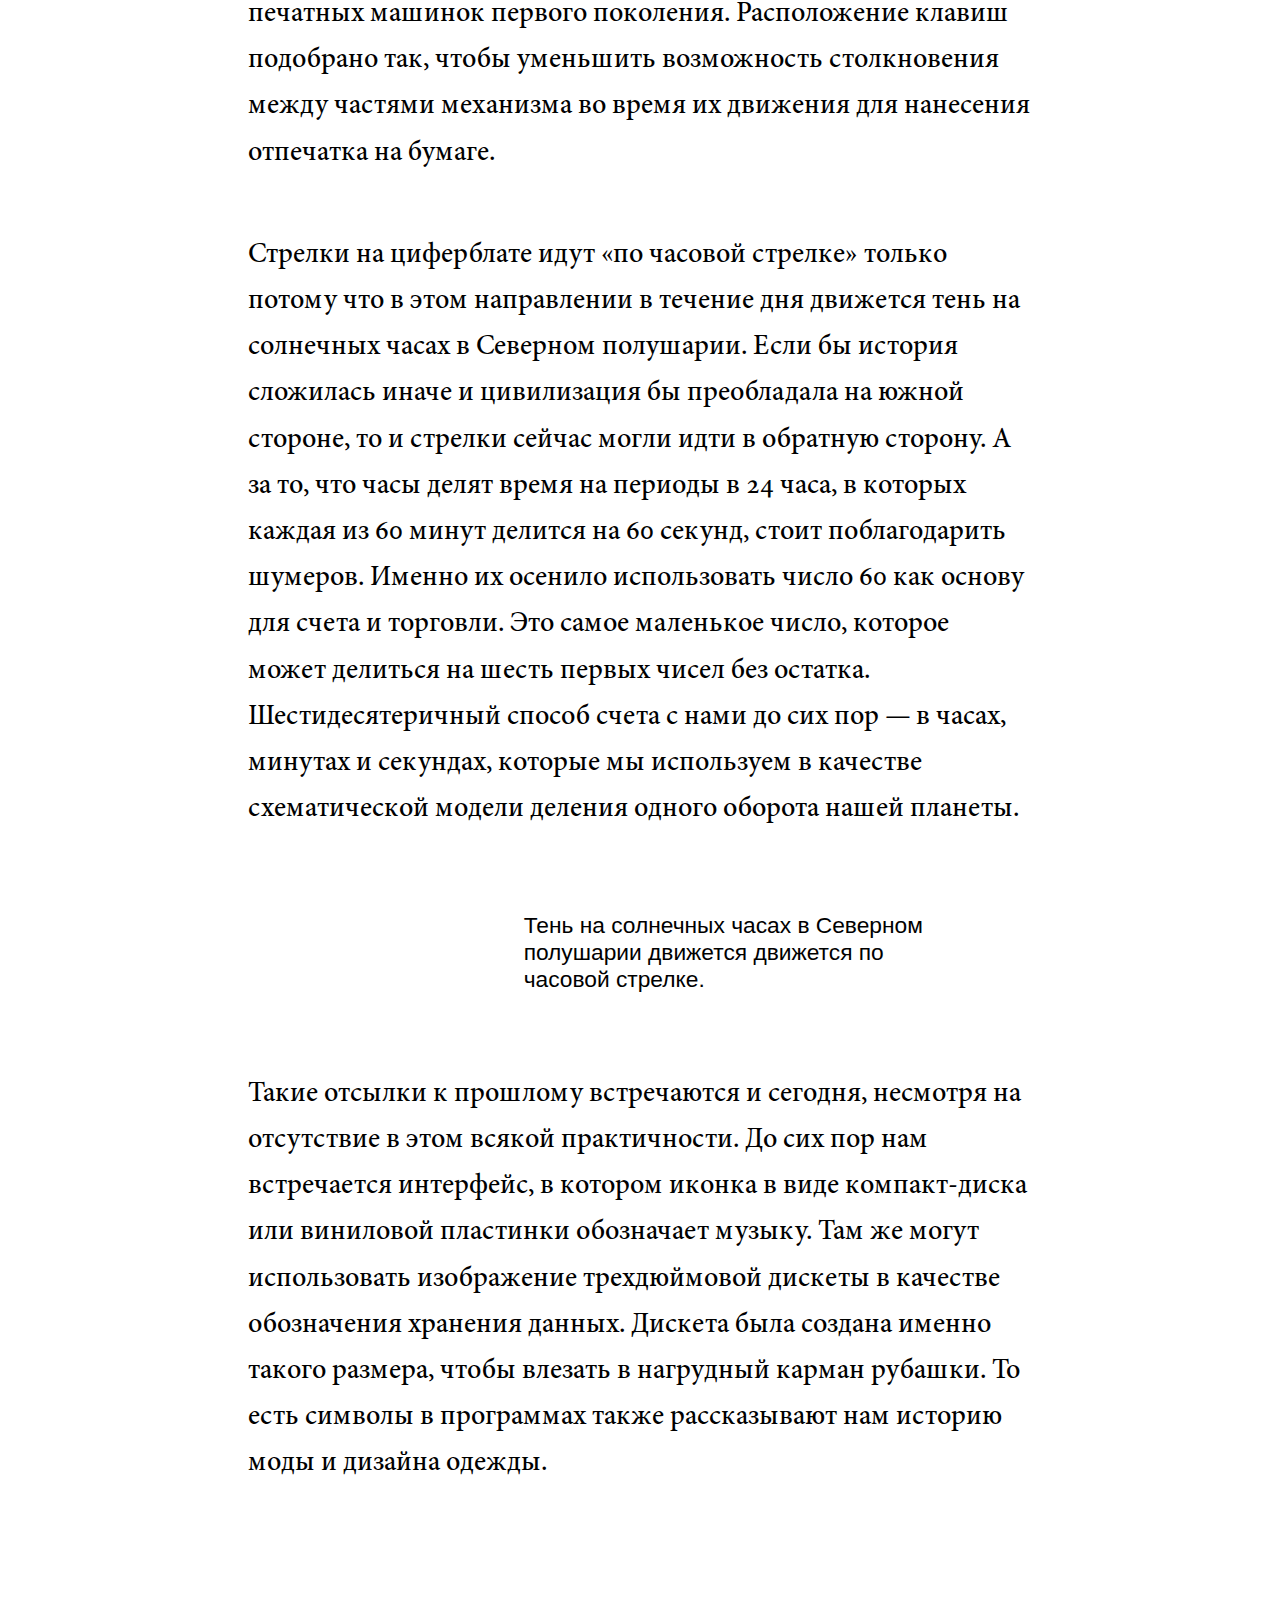
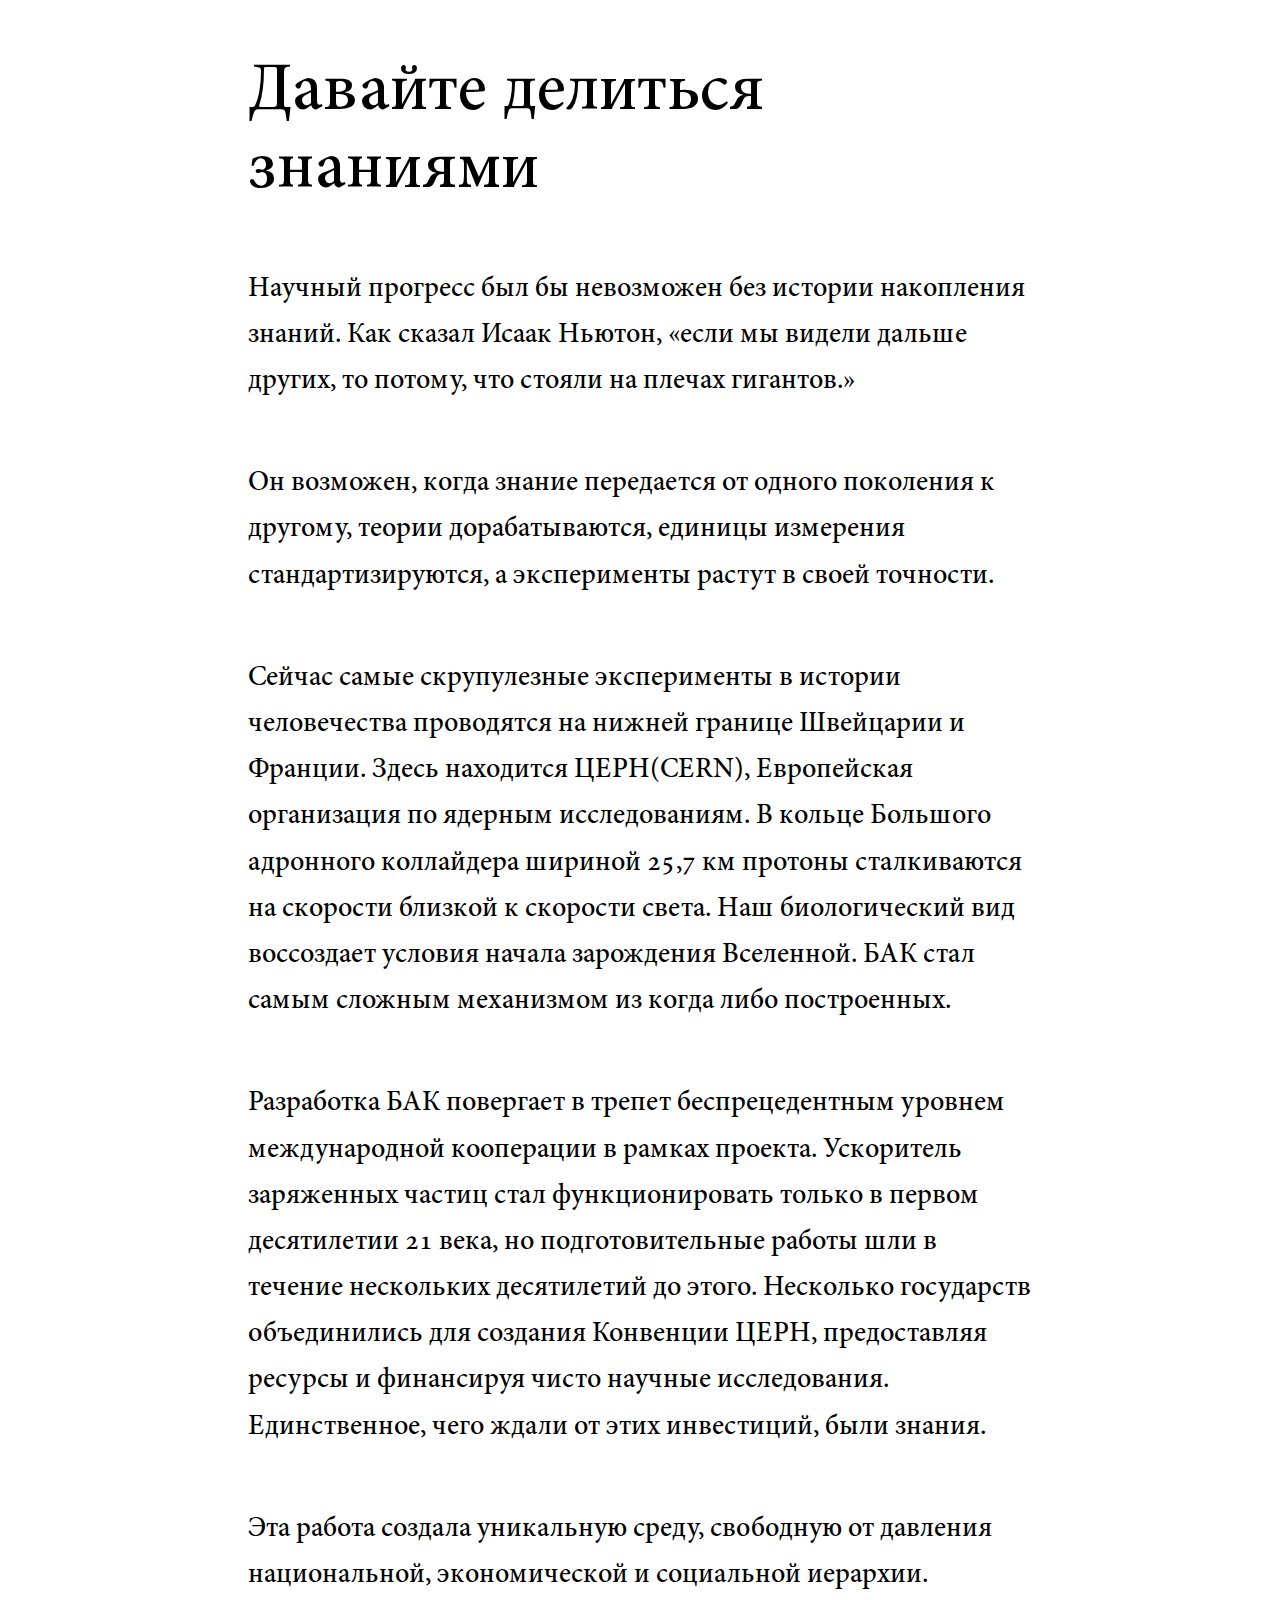
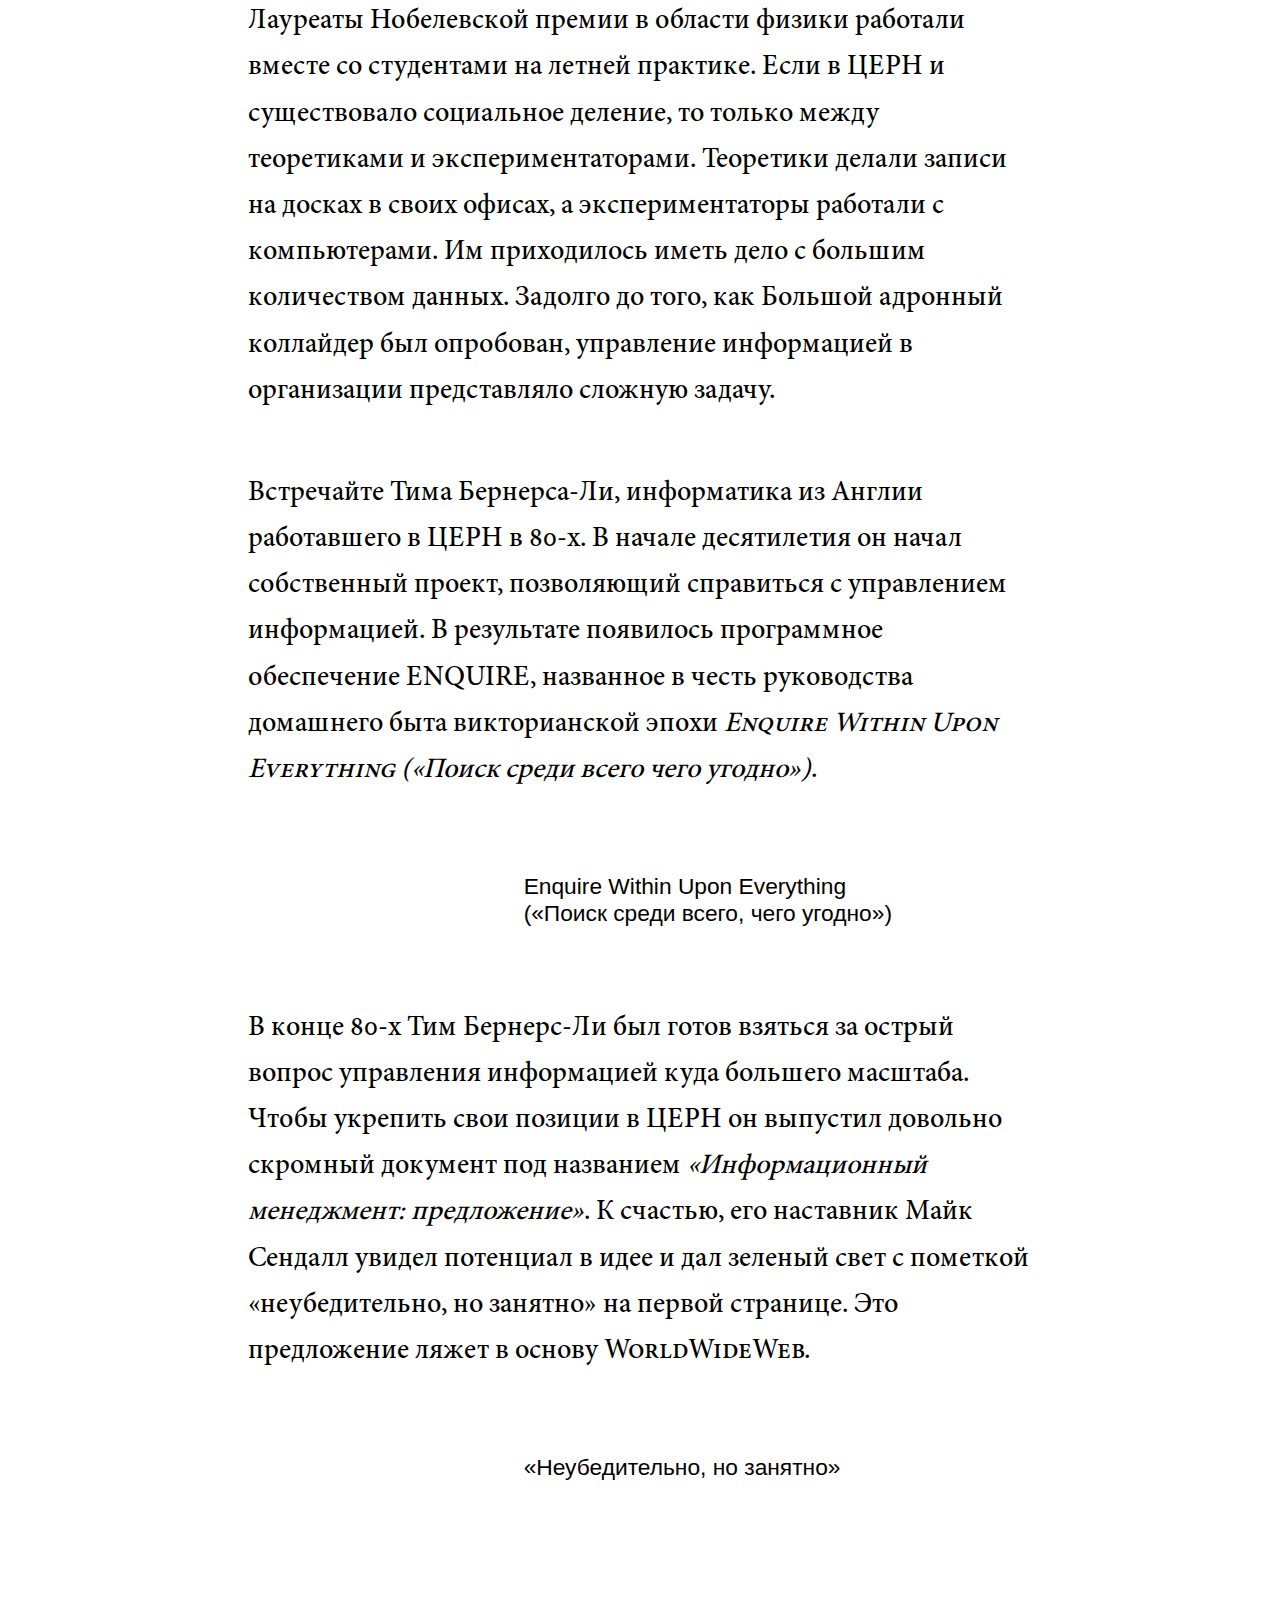
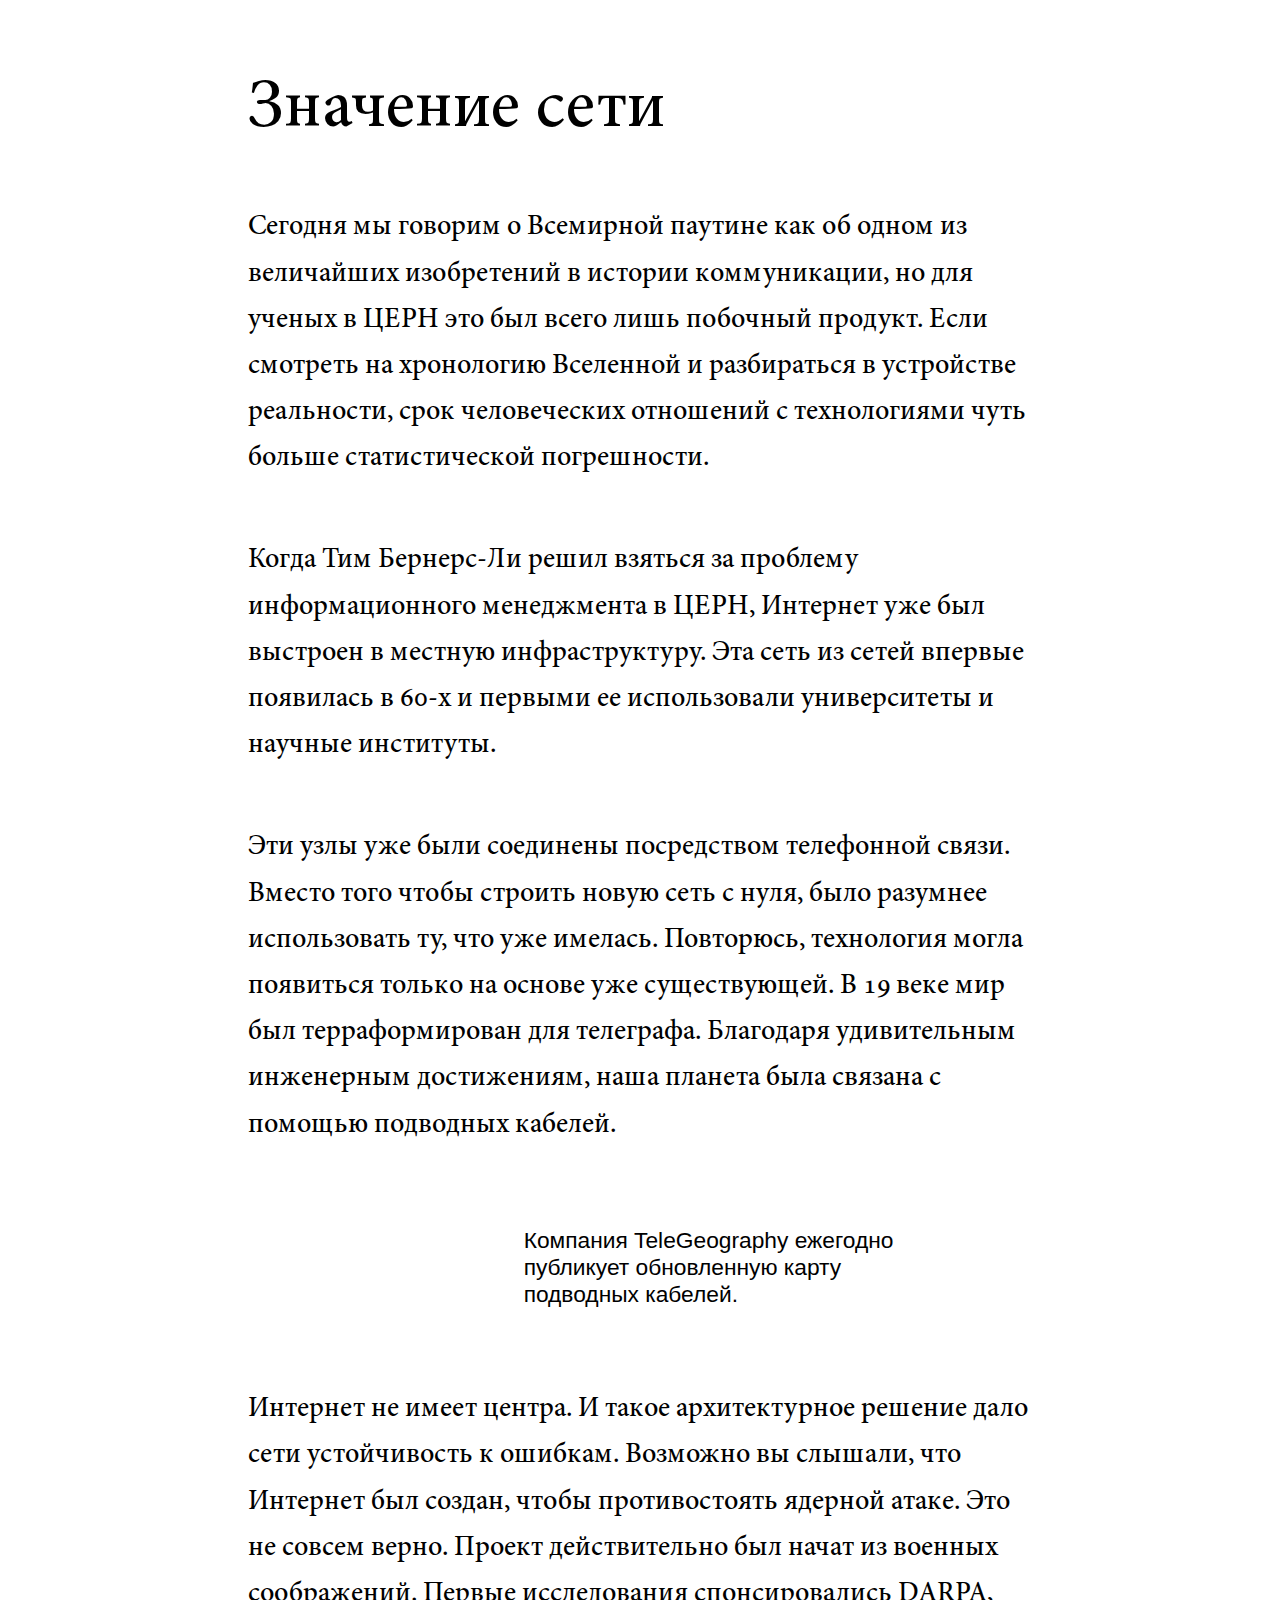
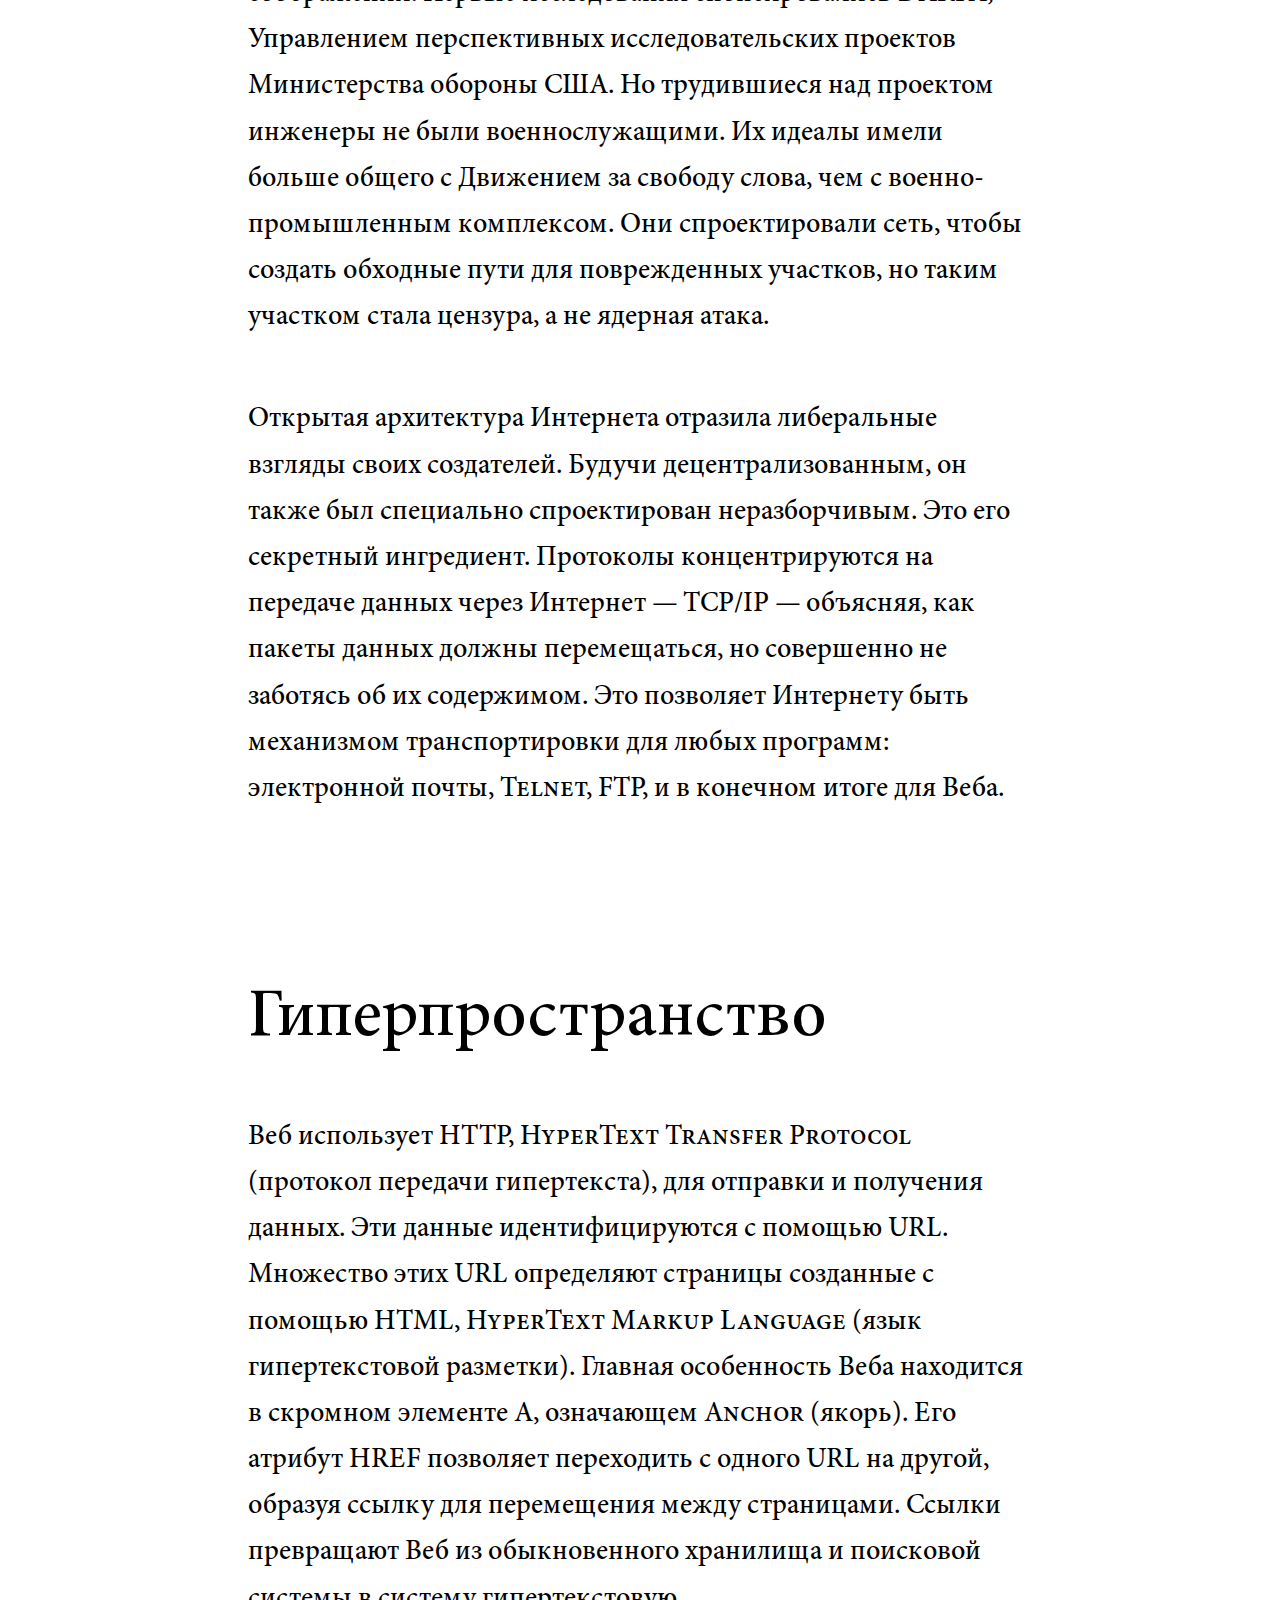
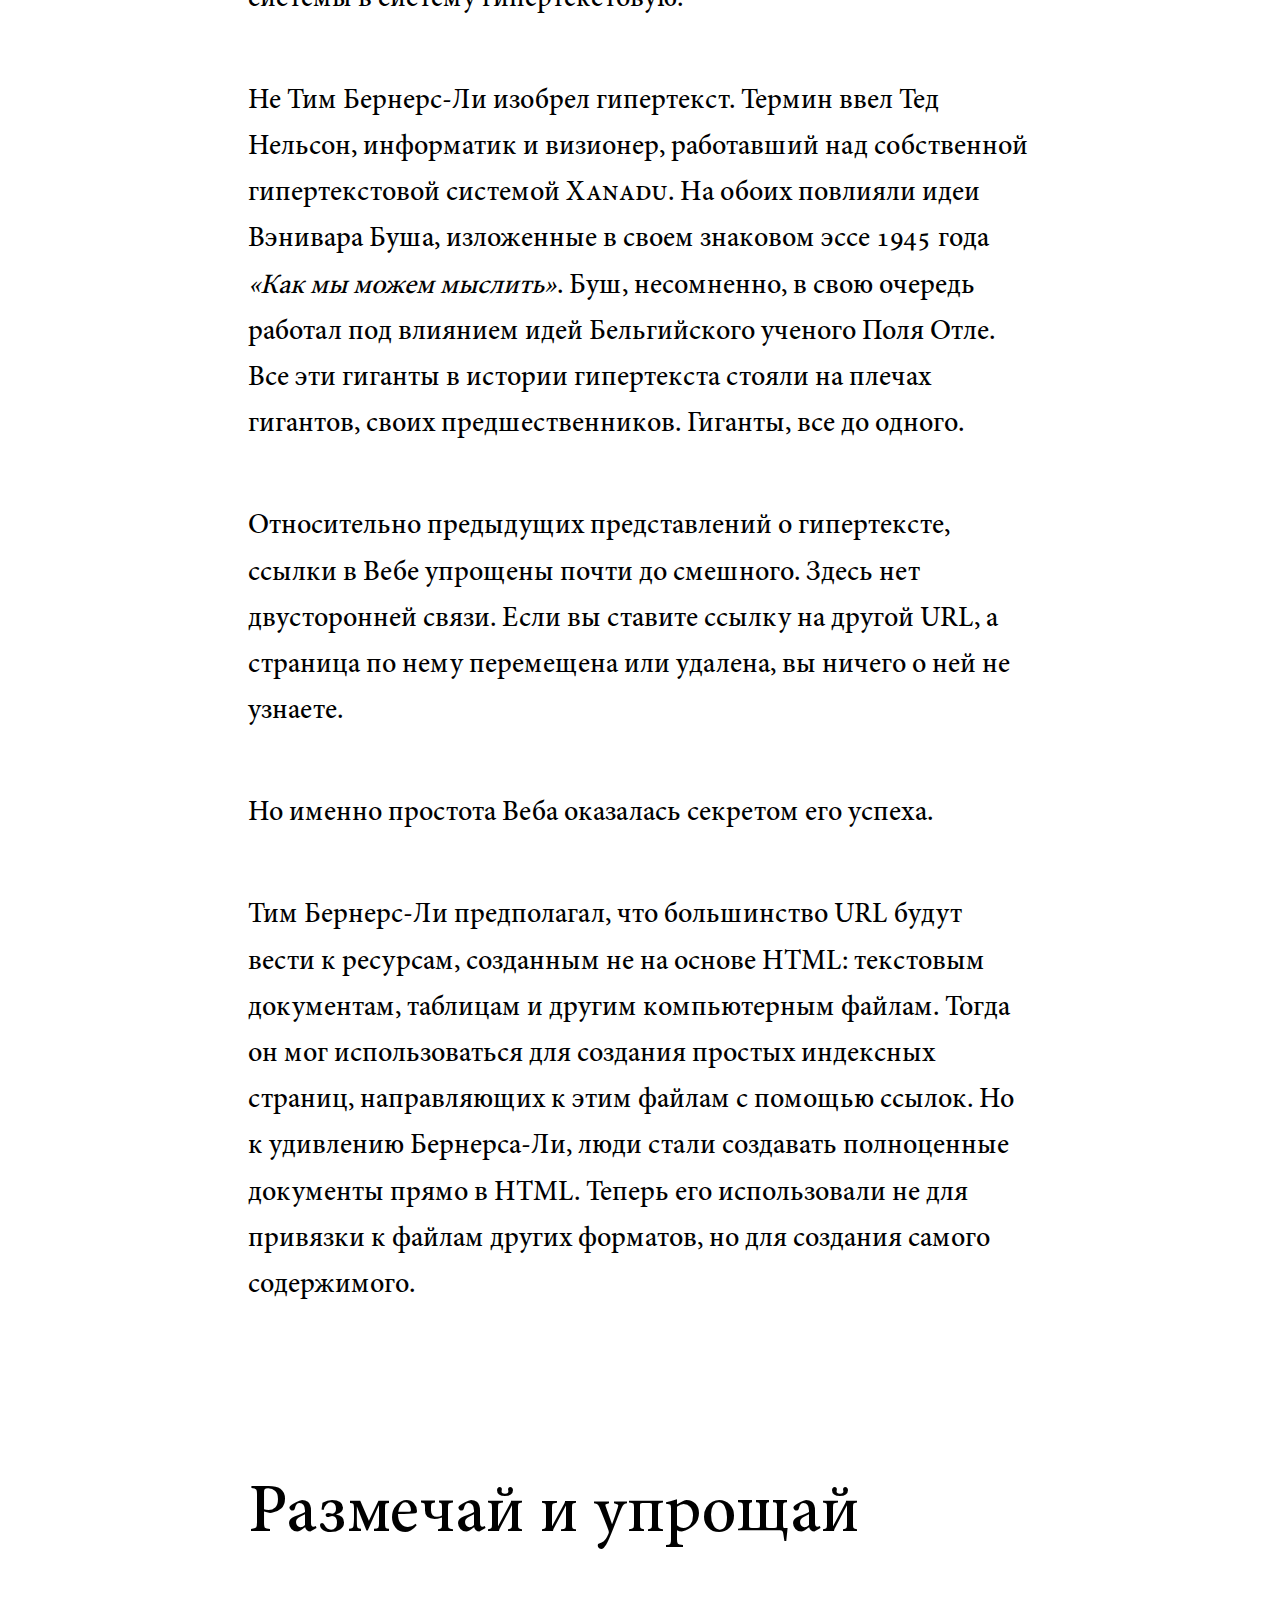
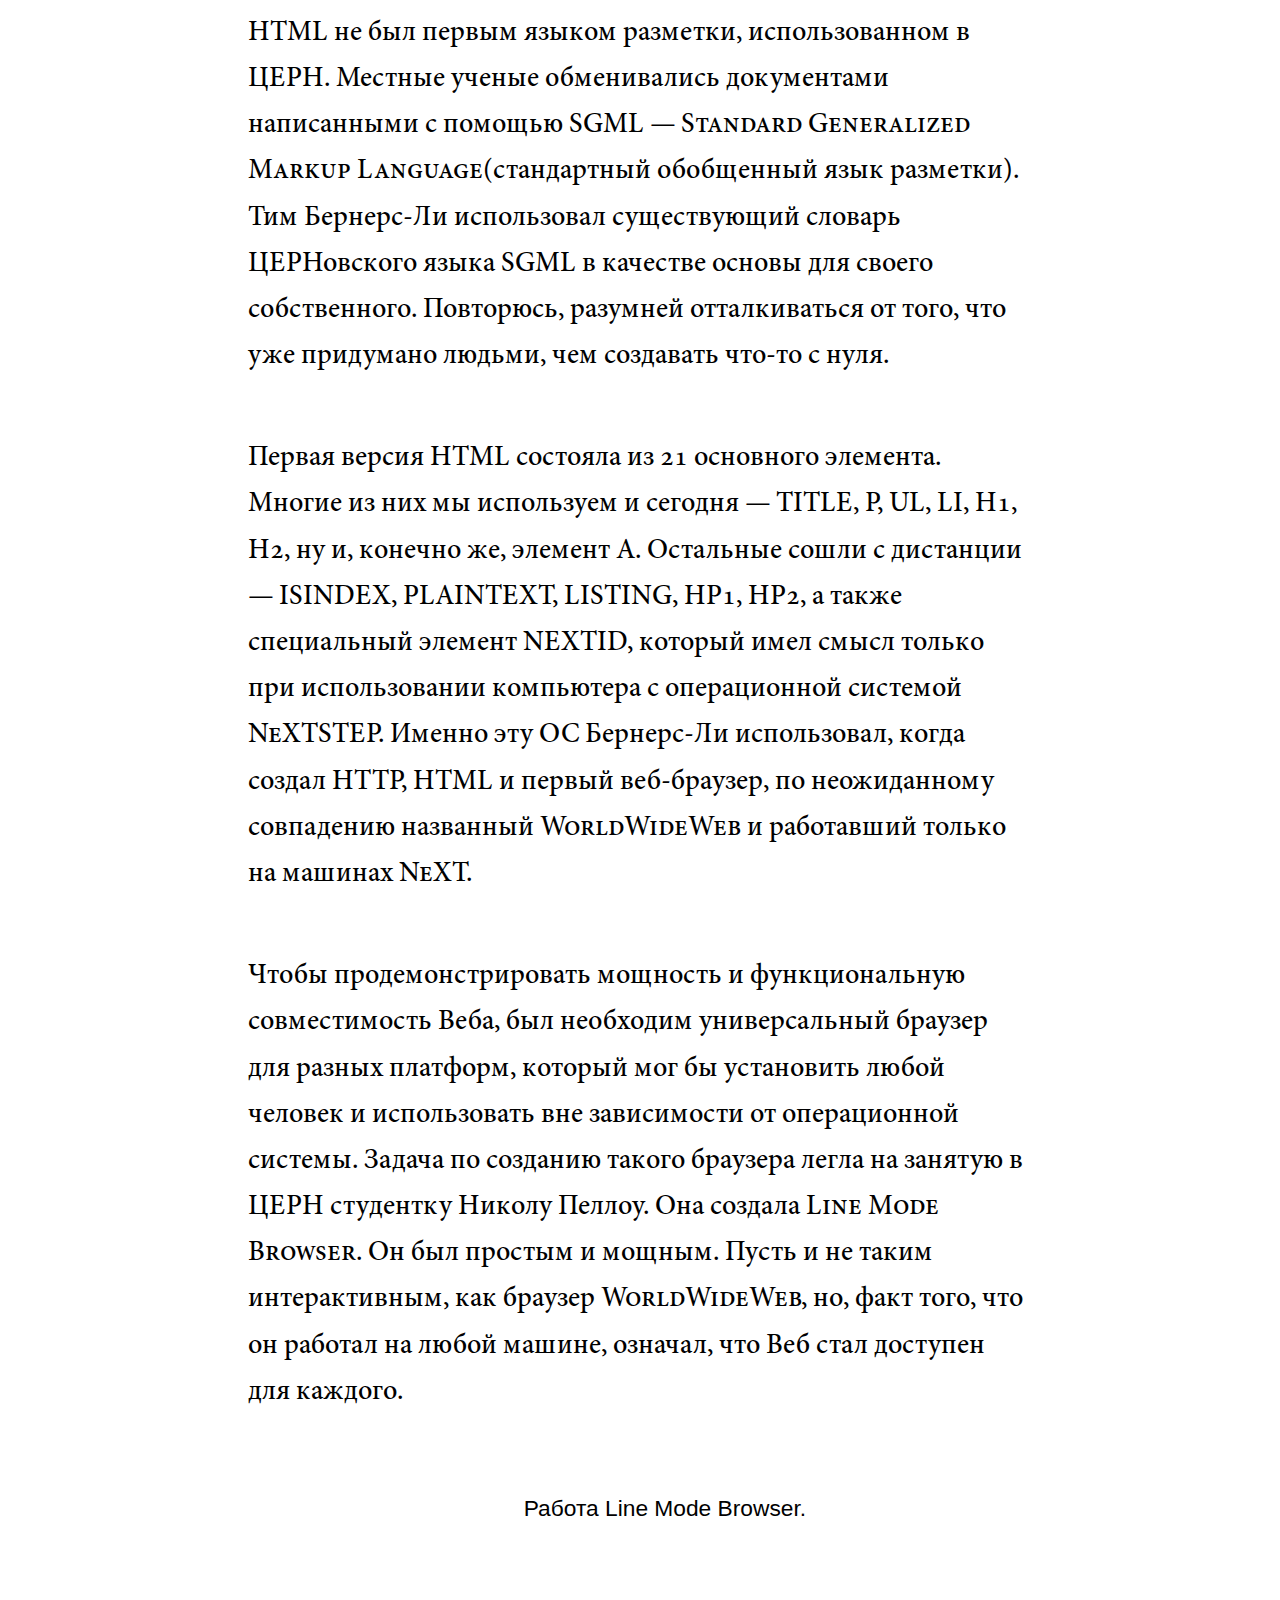
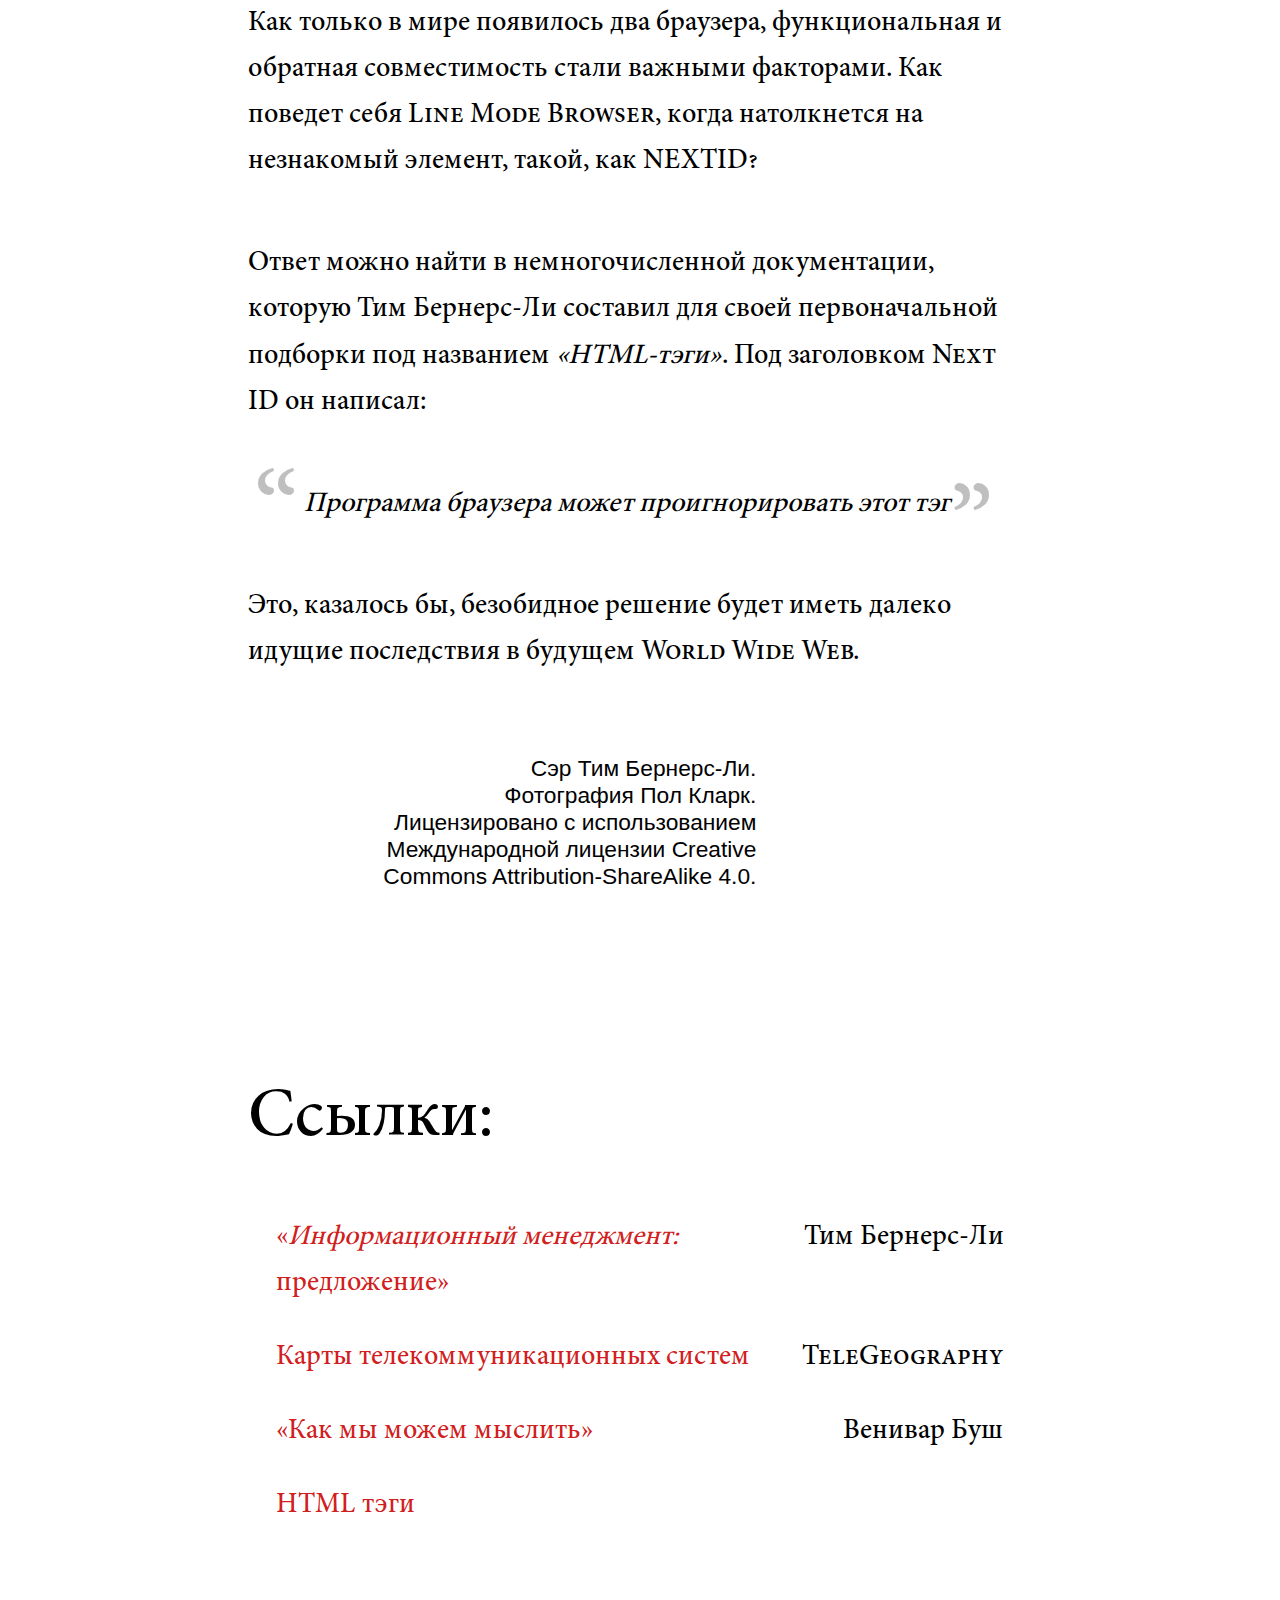
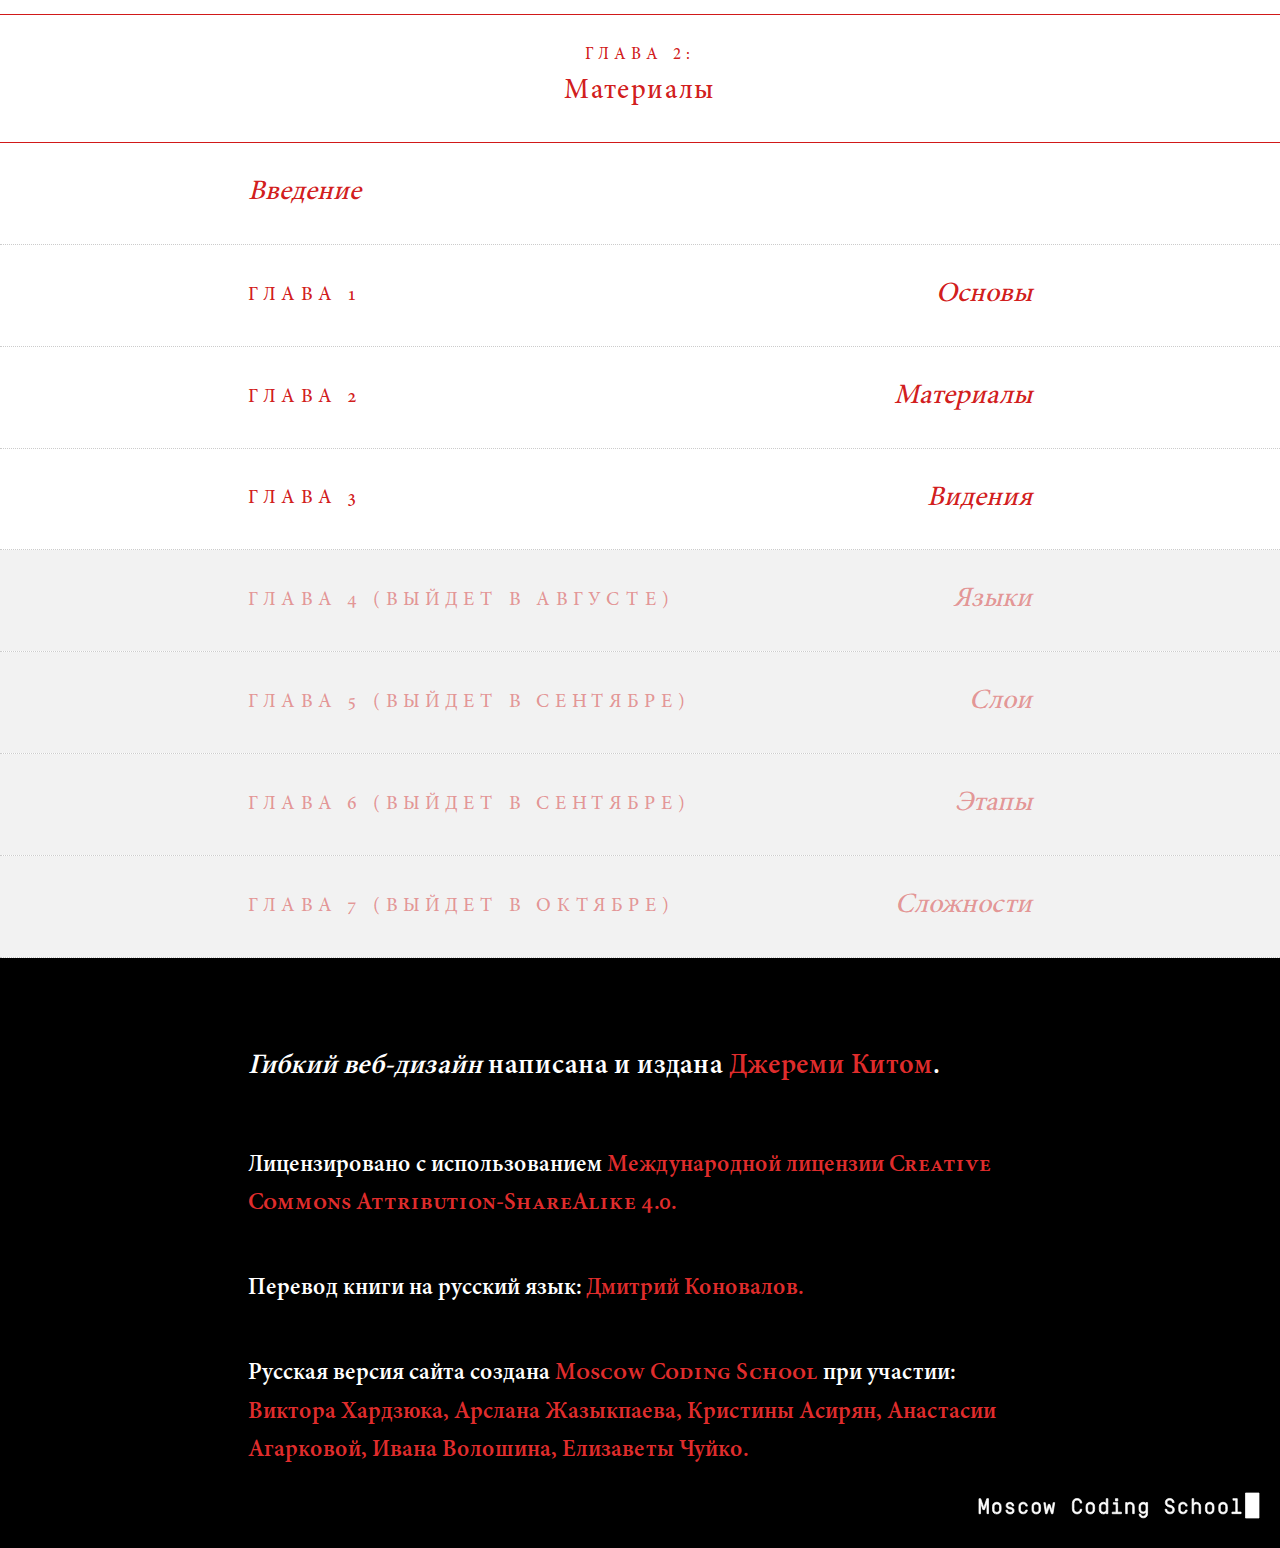
==== commit efe943f4: "fixes in layout" ====
--- a/chapter1.html
+++ b/chapter1.html
@@ -51,7 +51,7 @@
             <h2 class="sub-title">Давайте делиться знаниями</h2>
             <li class="text">Научный прогресс был бы невозможен без истории накопления знаний. Как сказал Исаак Ньютон, «если мы видели дальше других, то потому, что стояли на плечах гигантов.»</li>
             <li class="text">Он возможен, когда знание передается от одного поколения к другому, теории дорабатываются, единицы измерения стандартизируются, а эксперименты растут в своей точности. </li>
-            <li class="text">Сейчас самые скрупулезные эксперименты в истории человечества проводятся на нижней границе Швейцарии и Франции. Здесь находится ЦЕРН (CERN), Европейская организация по ядерным исследованиям. В кольце Большого адронного коллайдера шириной 25,7
+            <li class="text">Сейчас самые скрупулезные эксперименты в истории человечества проводятся на нижней границе Швейцарии и Франции. Здесь находится ЦЕРН(CERN), Европейская организация по ядерным исследованиям. В кольце Большого адронного коллайдера шириной 25,7
                 км протоны сталкиваются на скорости близкой к скорости света. Наш биологический вид воссоздает условия начала зарождения Вселенной. БАК стал самым сложным механизмом из когда либо построенных.</li>
             <li class="text">Разработка БАК повергает в трепет беспрецедентным уровнем международной кооперации в рамках проекта. Ускоритель заряженных частиц стал функционировать только в первом десятилетии 21 века, но подготовительные работы шли в течение нескольких
                 десятилетий до этого. Несколько государств объединились для создания Конвенции ЦЕРН, предоставляя ресурсы и финансируя чисто научные исследования. Единственное, чего ждали от этих инвестиций, были знания.</li>
@@ -71,7 +71,7 @@
             </figure>
             <li class="text before-img">В конце 80-х Тим Бернерс-Ли был готов взяться за острый вопрос управления информацией куда большего масштаба. Чтобы укрепить свои позиции в ЦЕРН он выпустил довольно скромный документ под названием <b class="italic">«Информационный менеджмент: предложение»</b>.
                 К счастью, его наставник Майк Сендалл увидел потенциал в идее и дал зеленый свет с пометкой «неубедительно, но занятно» на первой странице. Это предложение ляжет в основу WorldWideWeb. </li>
-            <figure class="img-container three">
+            <figure class="img-container">
                 <picture class="img3">
                     <img src="img/vague-but-exciting.jpg" alt="">
                 </picture>
@@ -116,7 +116,7 @@
         </ul>
         <ul class="part-five">
             <h2 class="sub-title">Размечай и упрощай</h2>
-            <li class="text">HTML не был первым языком разметки, использованном в ЦЕРН. Местные ученые обменивались документами написанными с помощью SGML — Standard Generalized Markup Language (стандартный обобщенный язык разметки). Тим Бернерс-Ли использовал существующий
+            <li class="text">HTML не был первым языком разметки, использованном в ЦЕРН. Местные ученые обменивались документами написанными с помощью SGML — Standard Generalized Markup Language(стандартный обобщенный язык разметки). Тим Бернерс-Ли использовал существующий
                 словарь ЦЕРНовского языка SGML в качестве основы для своего собственного. Повторюсь, разумней отталкиваться от того, что уже придумано людьми, чем создавать что-то с нуля.</li>
             <li class="text">Первая версия HTML состояла из 21 основного элемента. Многие из них мы используем и сегодня — TITLE, P, UL, LI, H1, H2, ну и, конечно же, элемент А. Остальные сошли с дистанции — ISINDEX, PLAINTEXT, LISTING, HP1, HP2, а также специальный элемент
                 NEXTID, который имел смысл только при использовании компьютера с операционной системой NeXTSTEP. Именно эту ОС Бернерс-Ли использовал, когда создал HTTP, HTML и первый веб-браузер, по неожиданному совпадению названный WorldWideWeb и работавший
@@ -259,15 +259,10 @@
                     Дмитрий Коновалов.
                 </span></a>
                 <p class="license">Русская версия сайта создана <a target="blank" href="https://moscoding.ru/"><span class="red">Moscow Coding School</span></a> при участии: <span class="red">
-                    Victor Hardziuk, Arslan Zhazykpaev, Kristina Asiryan, Анастасия Агаркова, Liza Chuiko.
+                    Виктора Хардзюка, Арслана Жазыкпаева, Кристины Асирян, Анастасии Агарковой, Ивана Волошина, Елизаветы Чуйко.
                 </span></a>
                 </p>
-                <p class="italic">
-                    “I’m so happy that the students of Moscow Coding School have translated Resilient Web Design into Russian. Thank you to them for doing that …and thank *you* for reading it!” -
-                    <span class="red" style="font-style: normal;">
-                     Джереми Кит.
-                    </span>
-                </p>
+
         </div>
         <a class="footer-logo" target="blank" href="https://moscoding.ru/">
             <svg width="282" height="27" fill="none" style="top:20px" class="styles-module--logo--1x0tv">
--- a/styles/next-chapter.css
+++ b/styles/next-chapter.css
@@ -8,6 +8,12 @@
     font-family: inherit;
     color: rgba(204, 0, 0, 0.9);
     transition: color 0.25s, background-color 0.25s;
+}
+
+.next-chapter.inactive,
+.next-chapter.inactive:hover {
+    background-color: rgba(0, 0, 0, 0.05);
+    color: rgba(204, 0, 0, 0.9);
 }
 
 .next-chapter:hover {
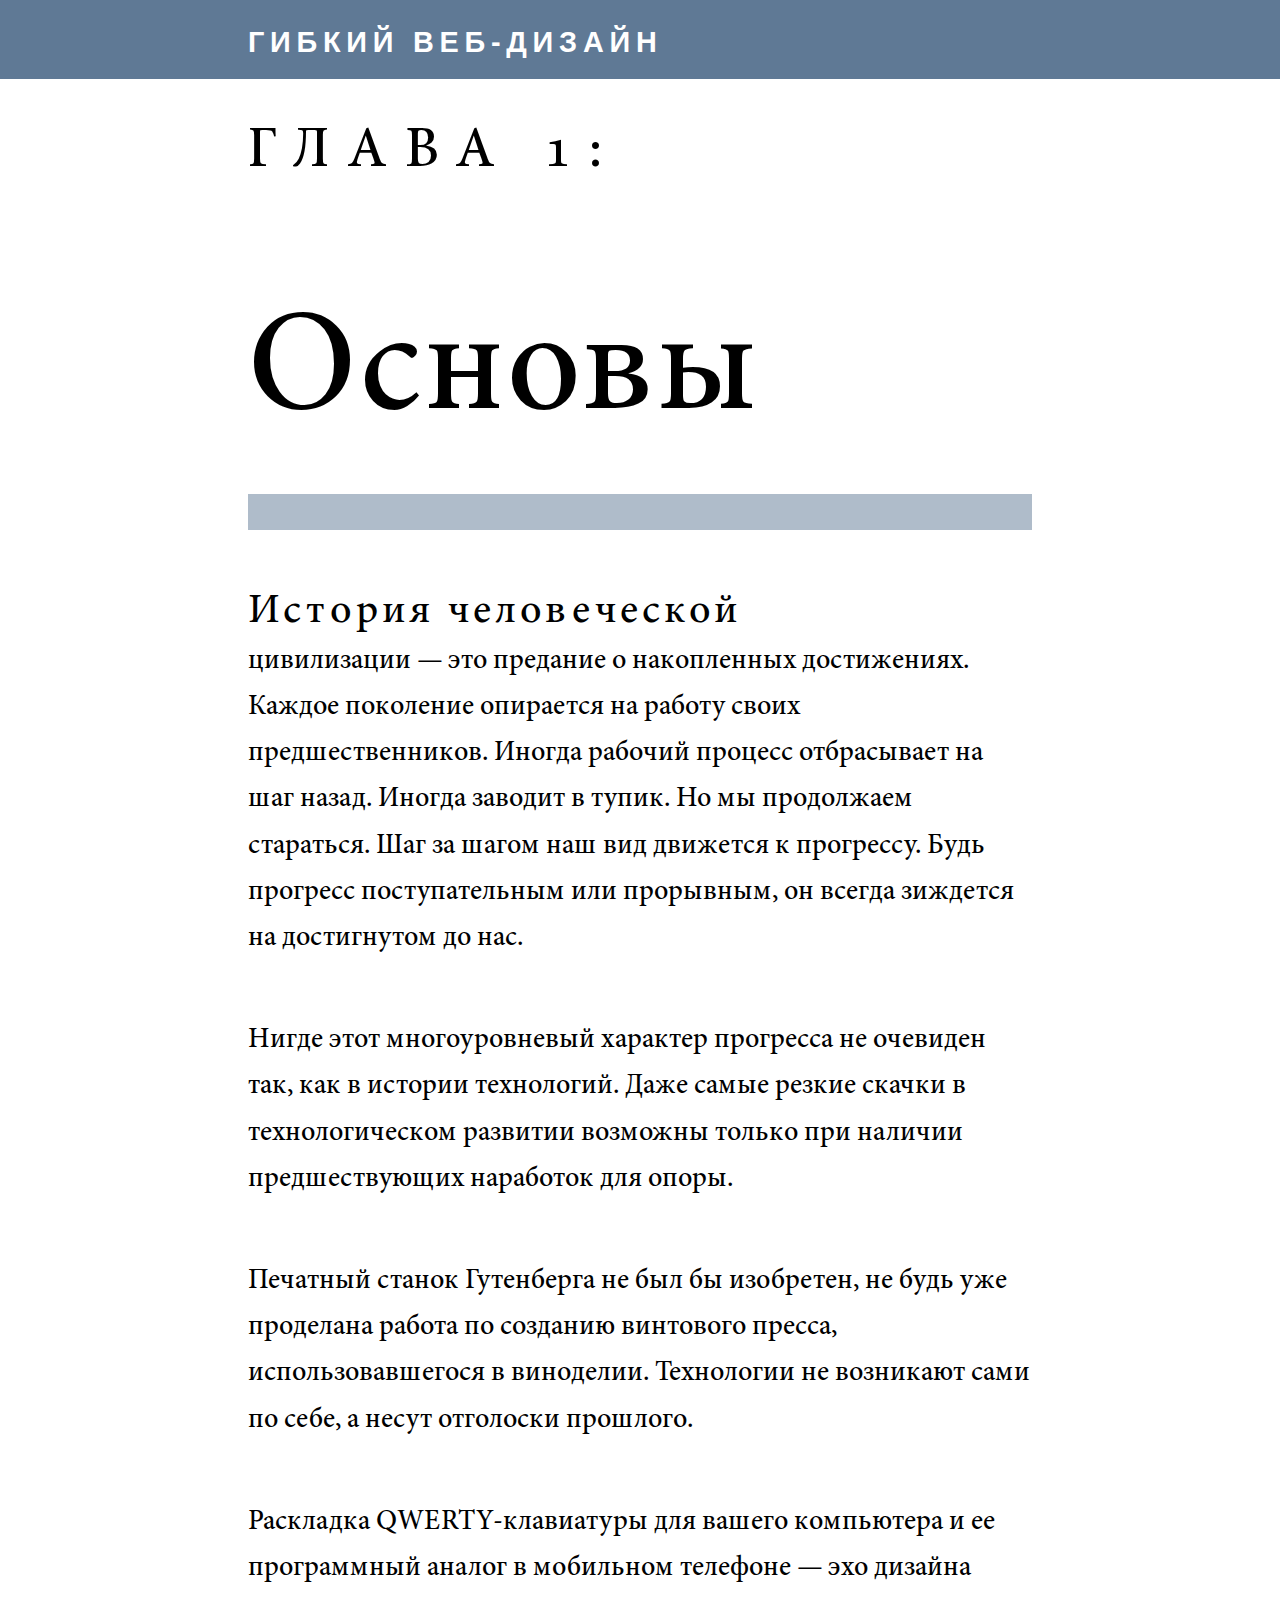
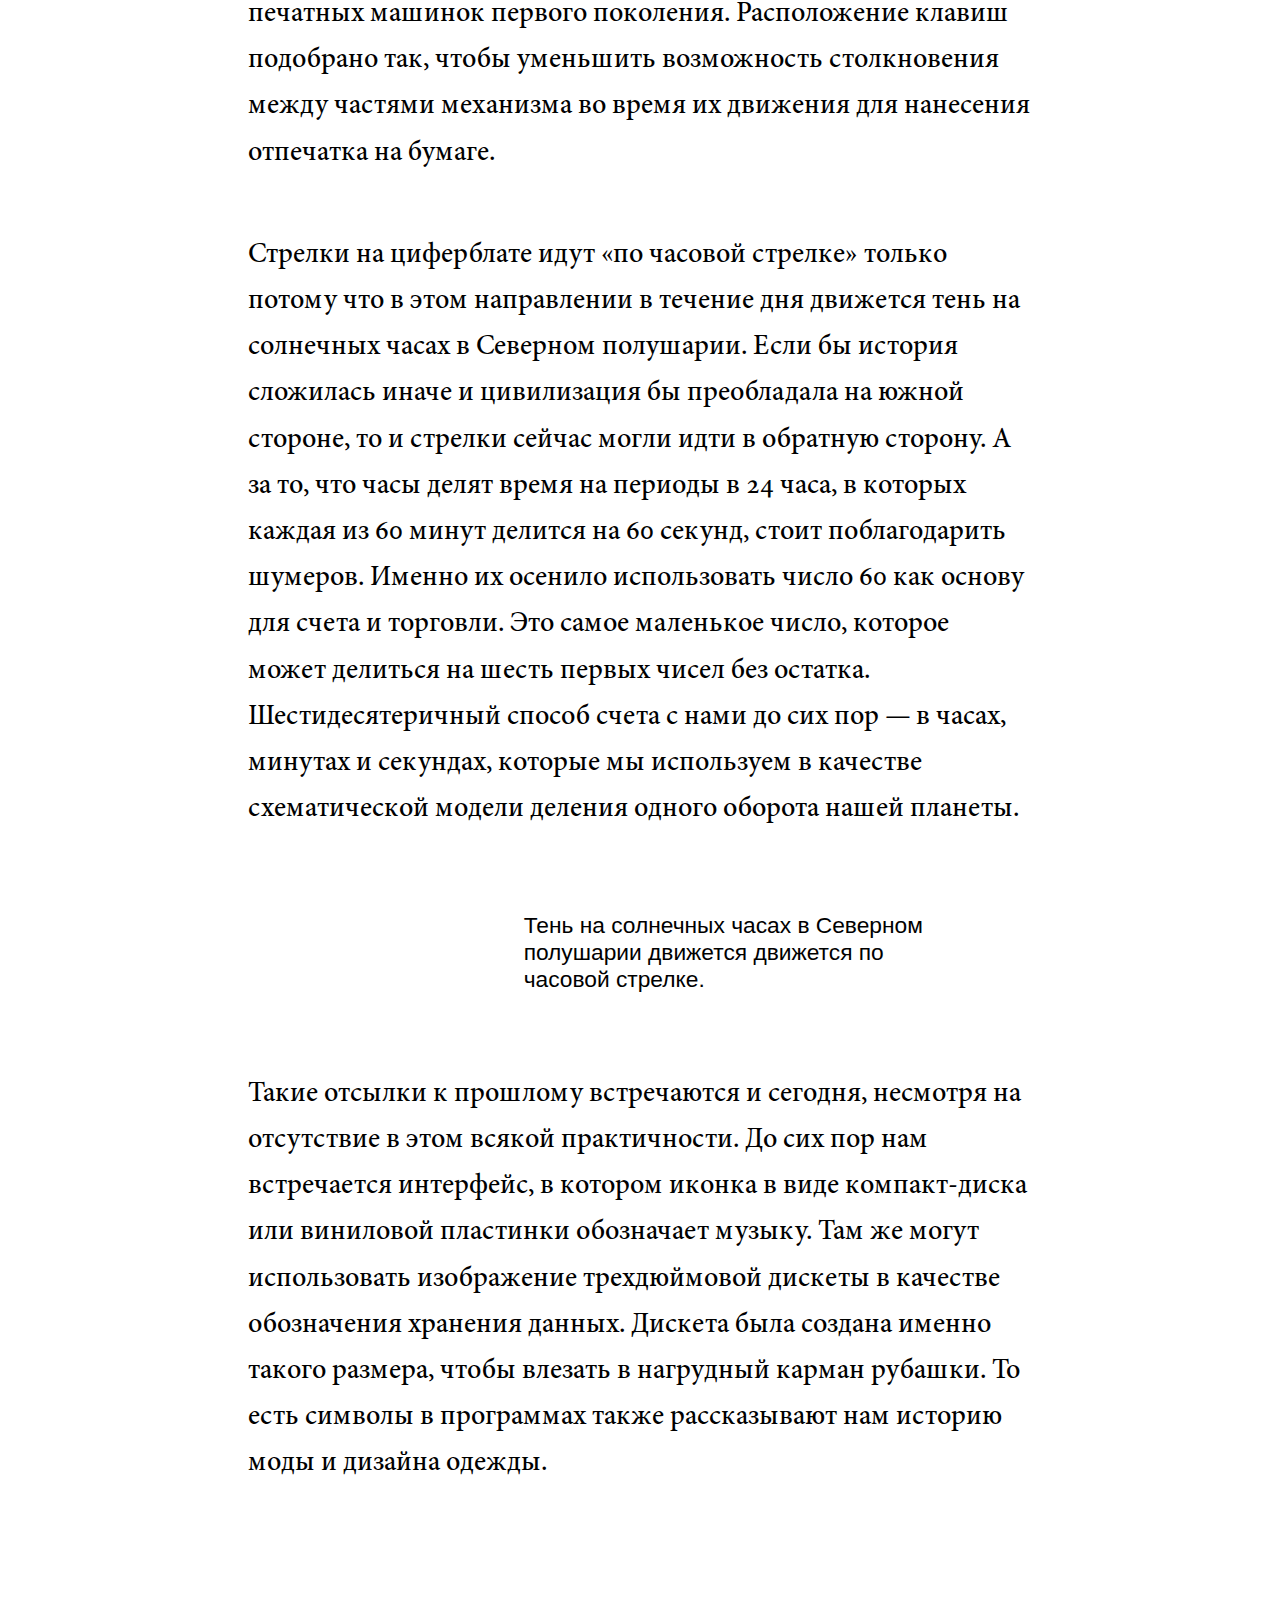
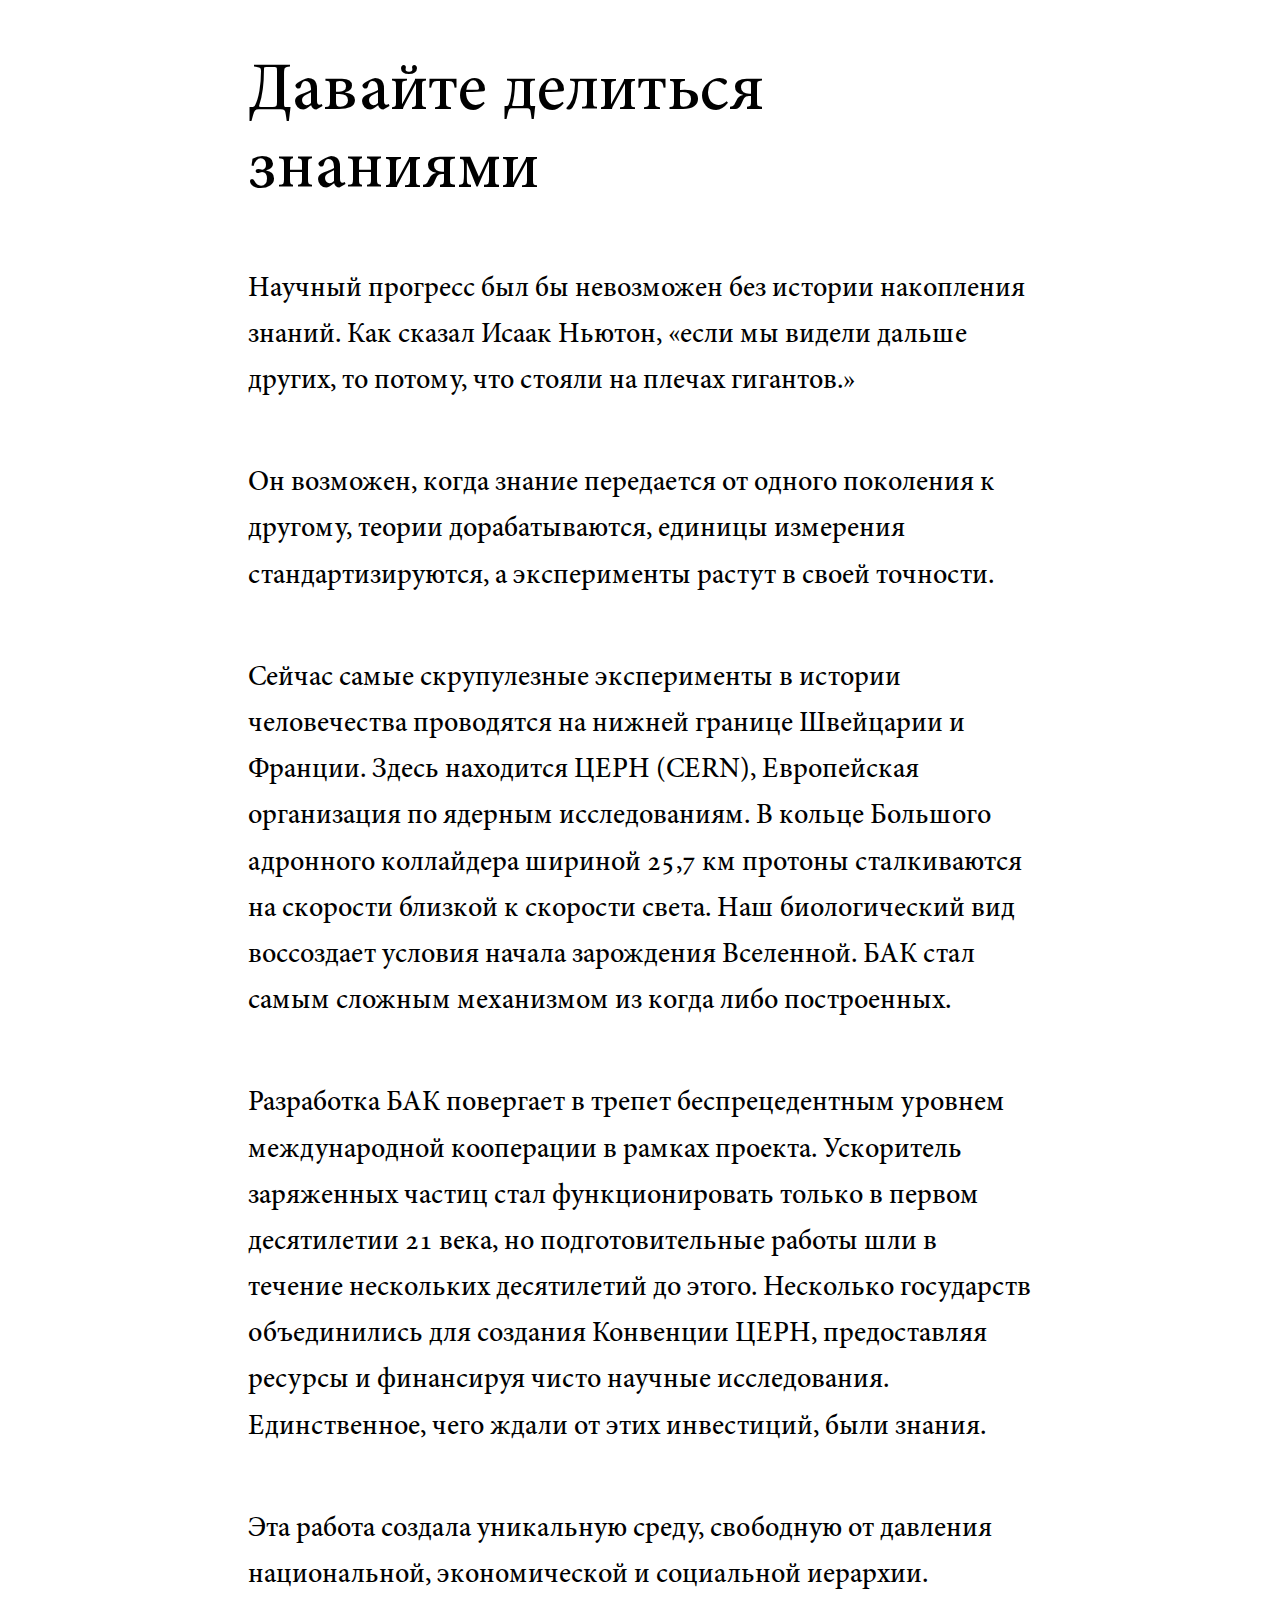
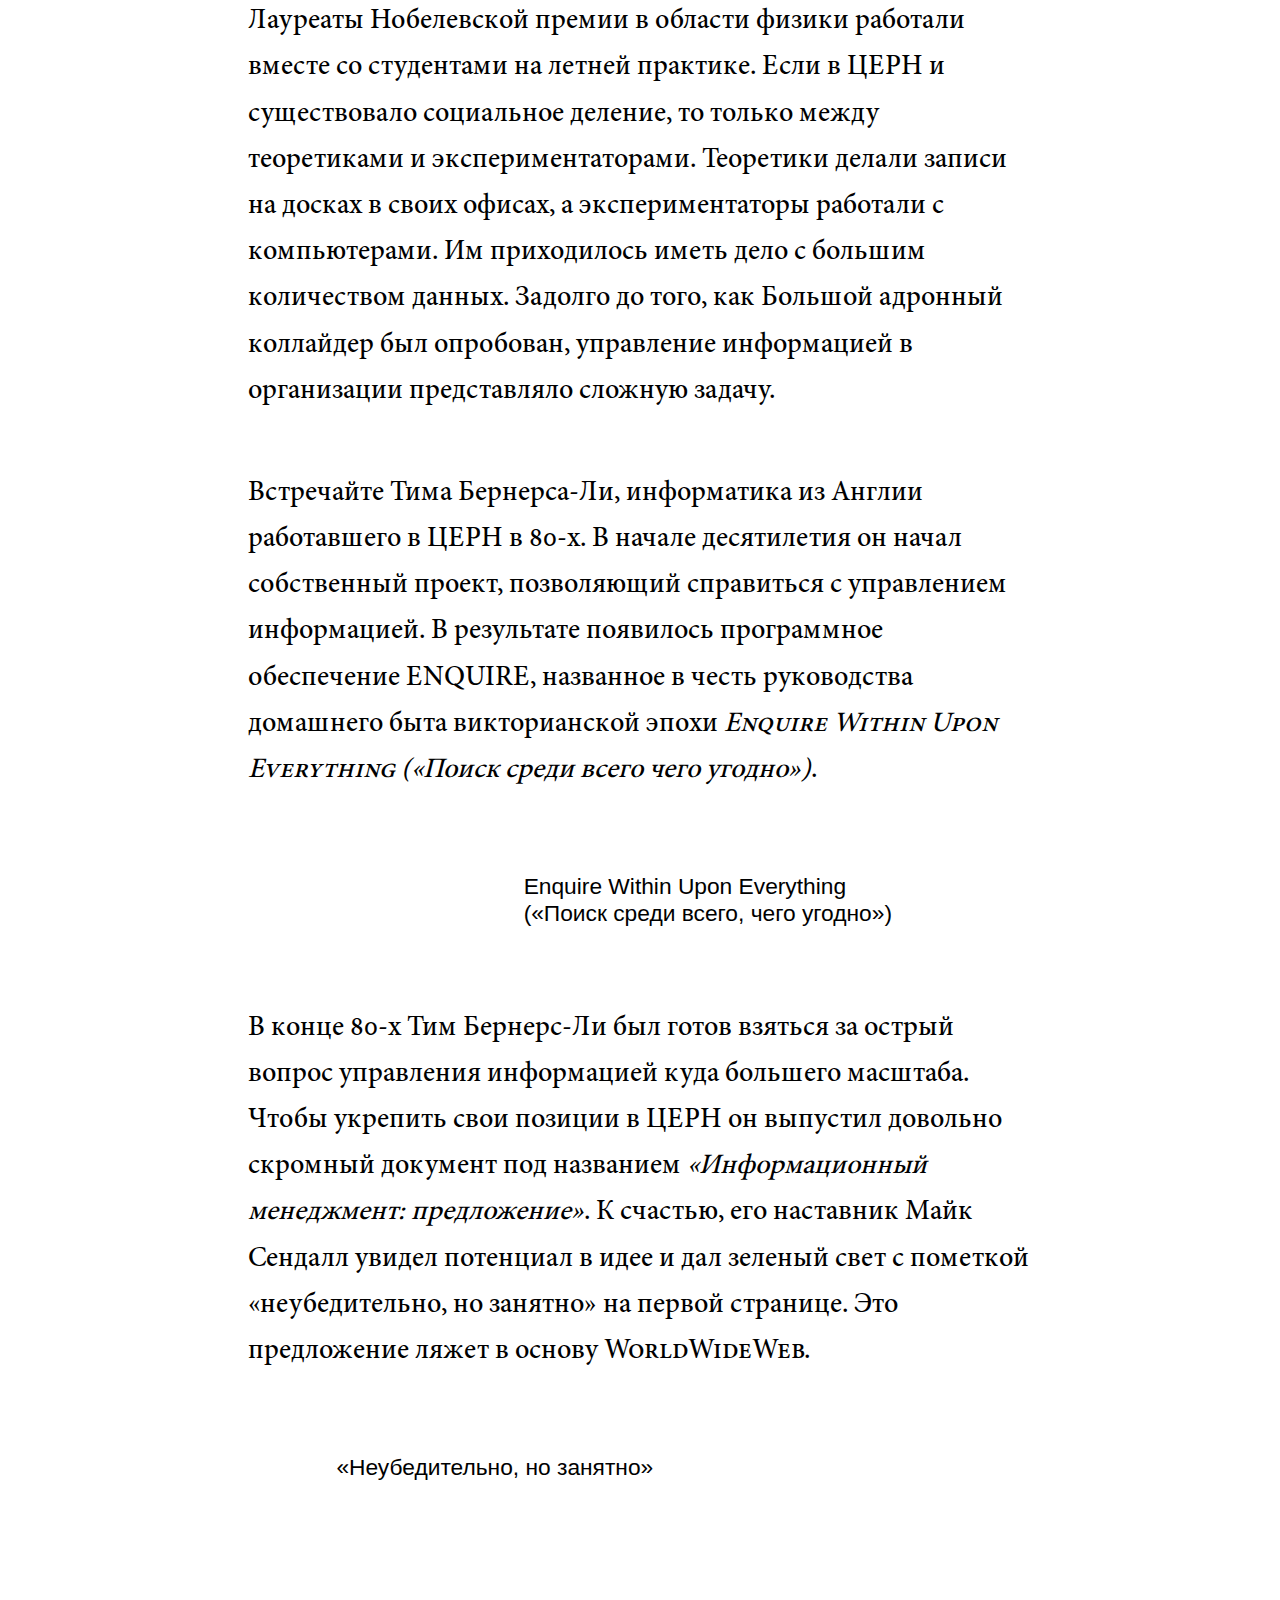
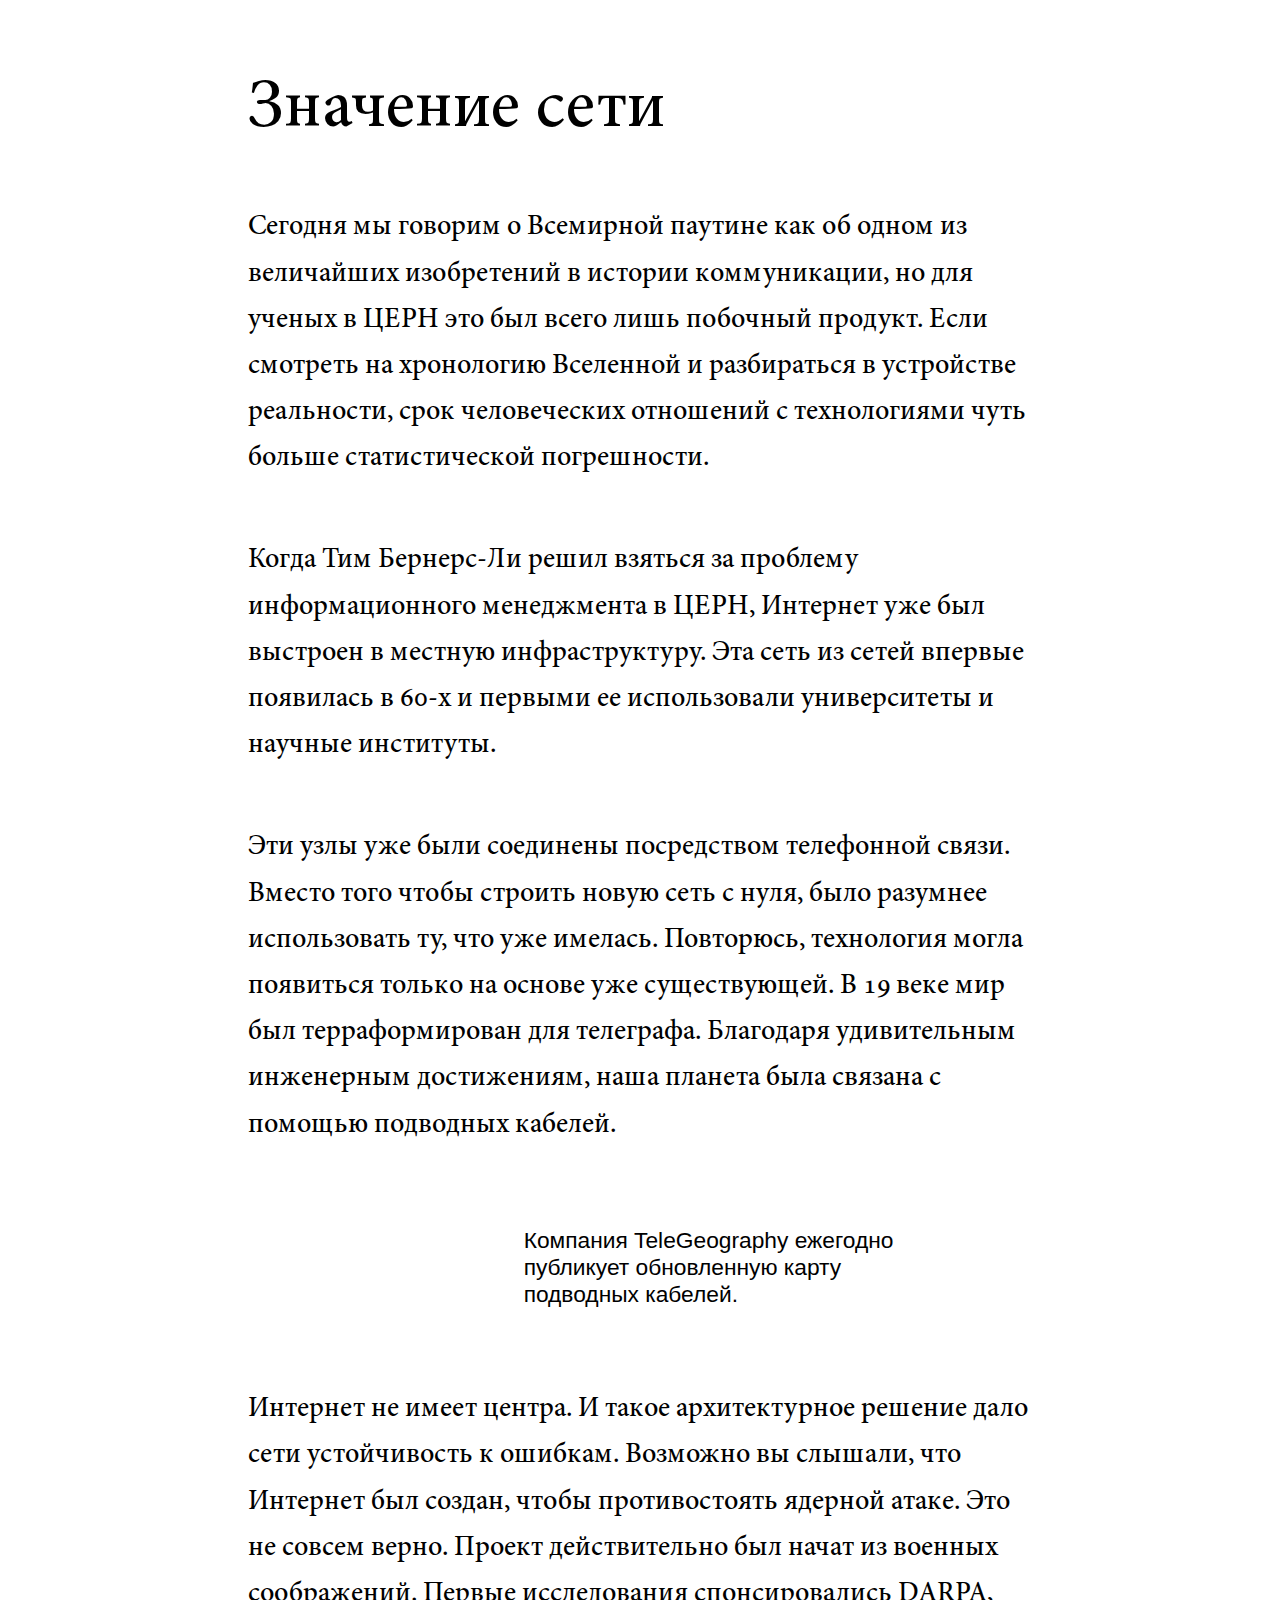
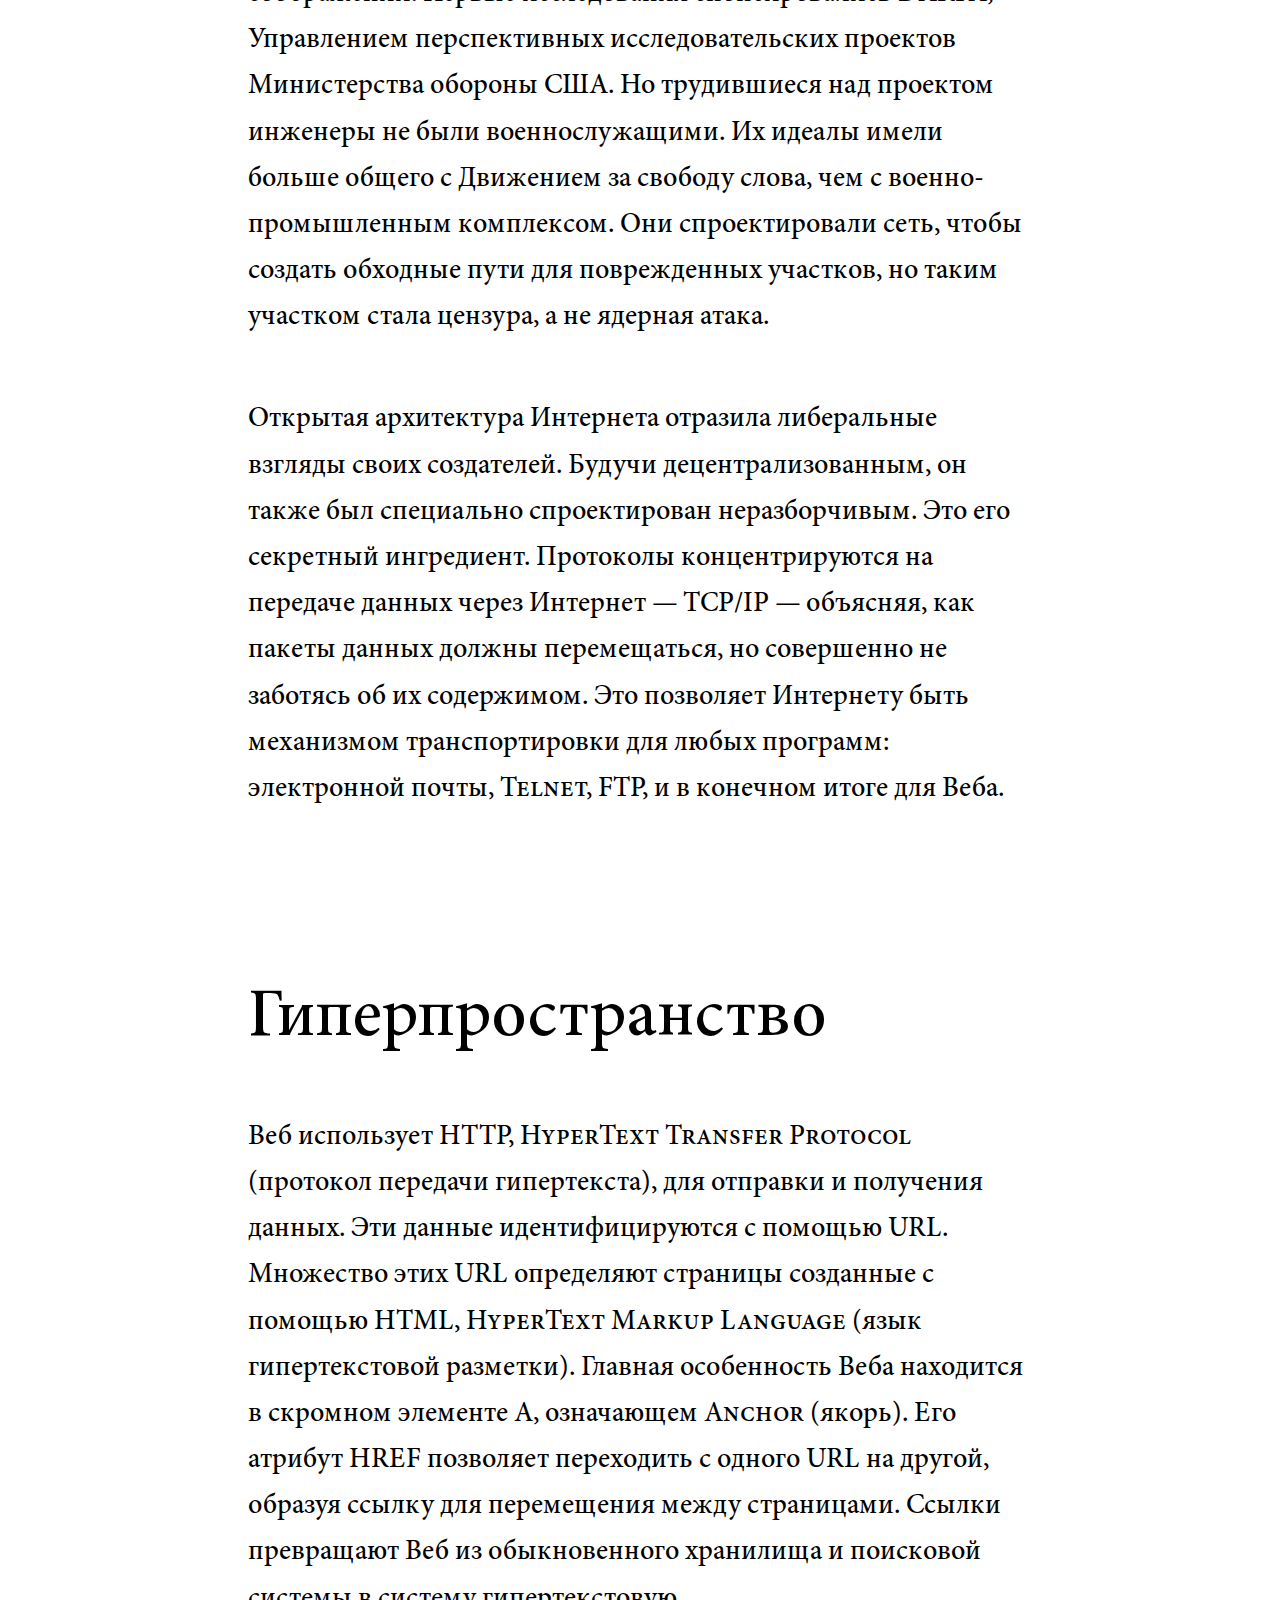
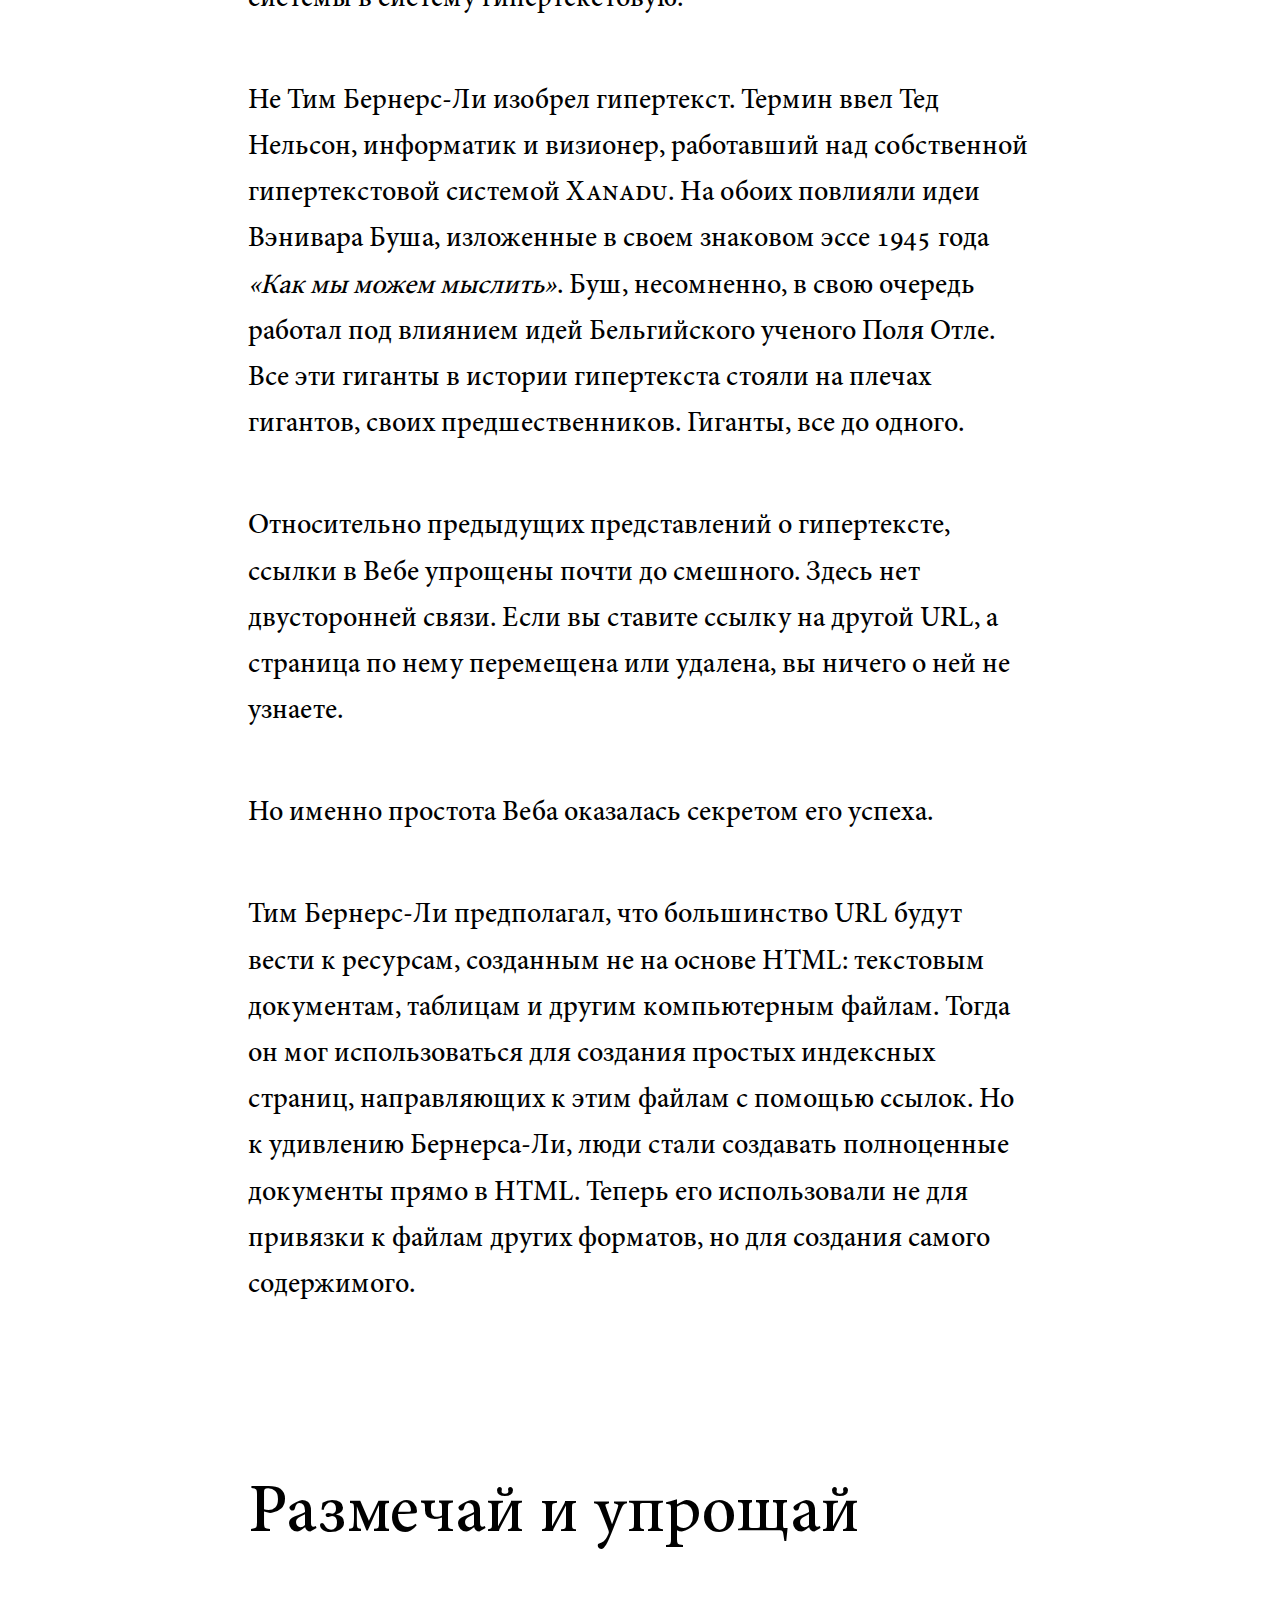
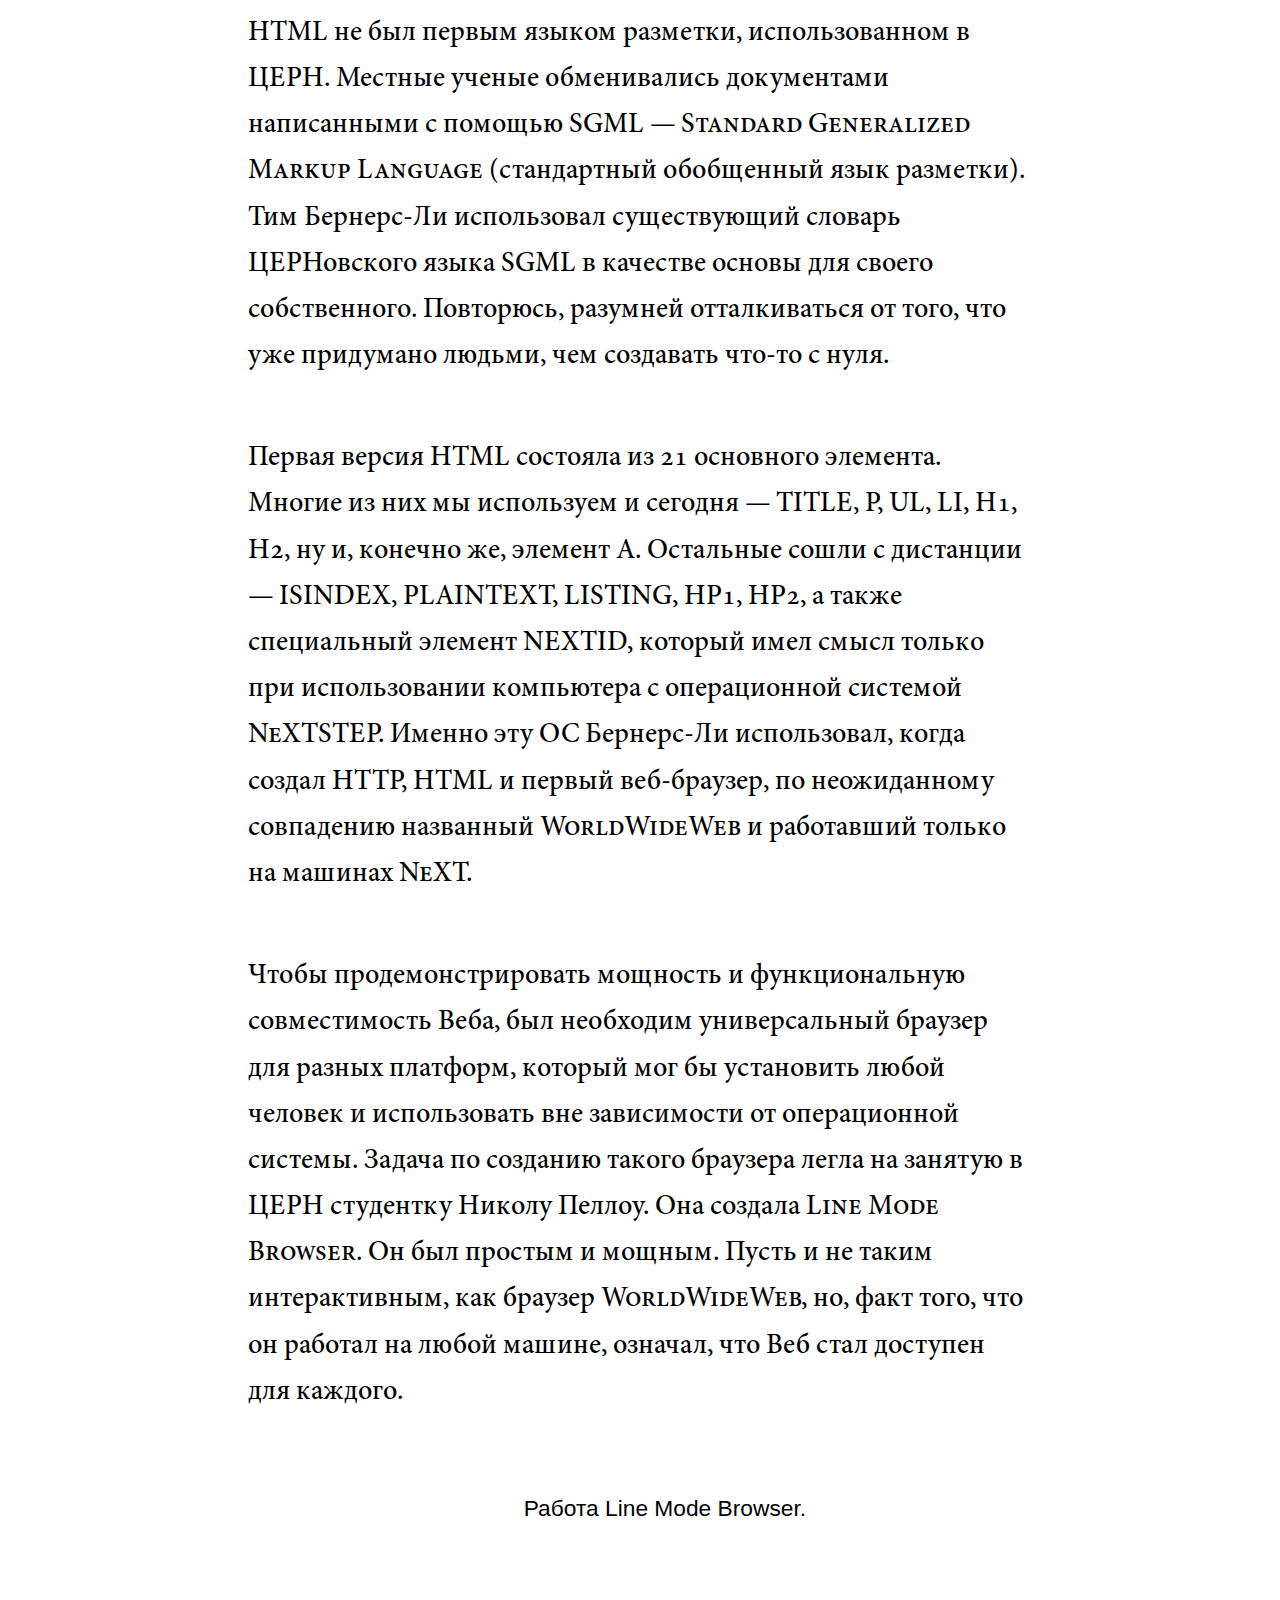
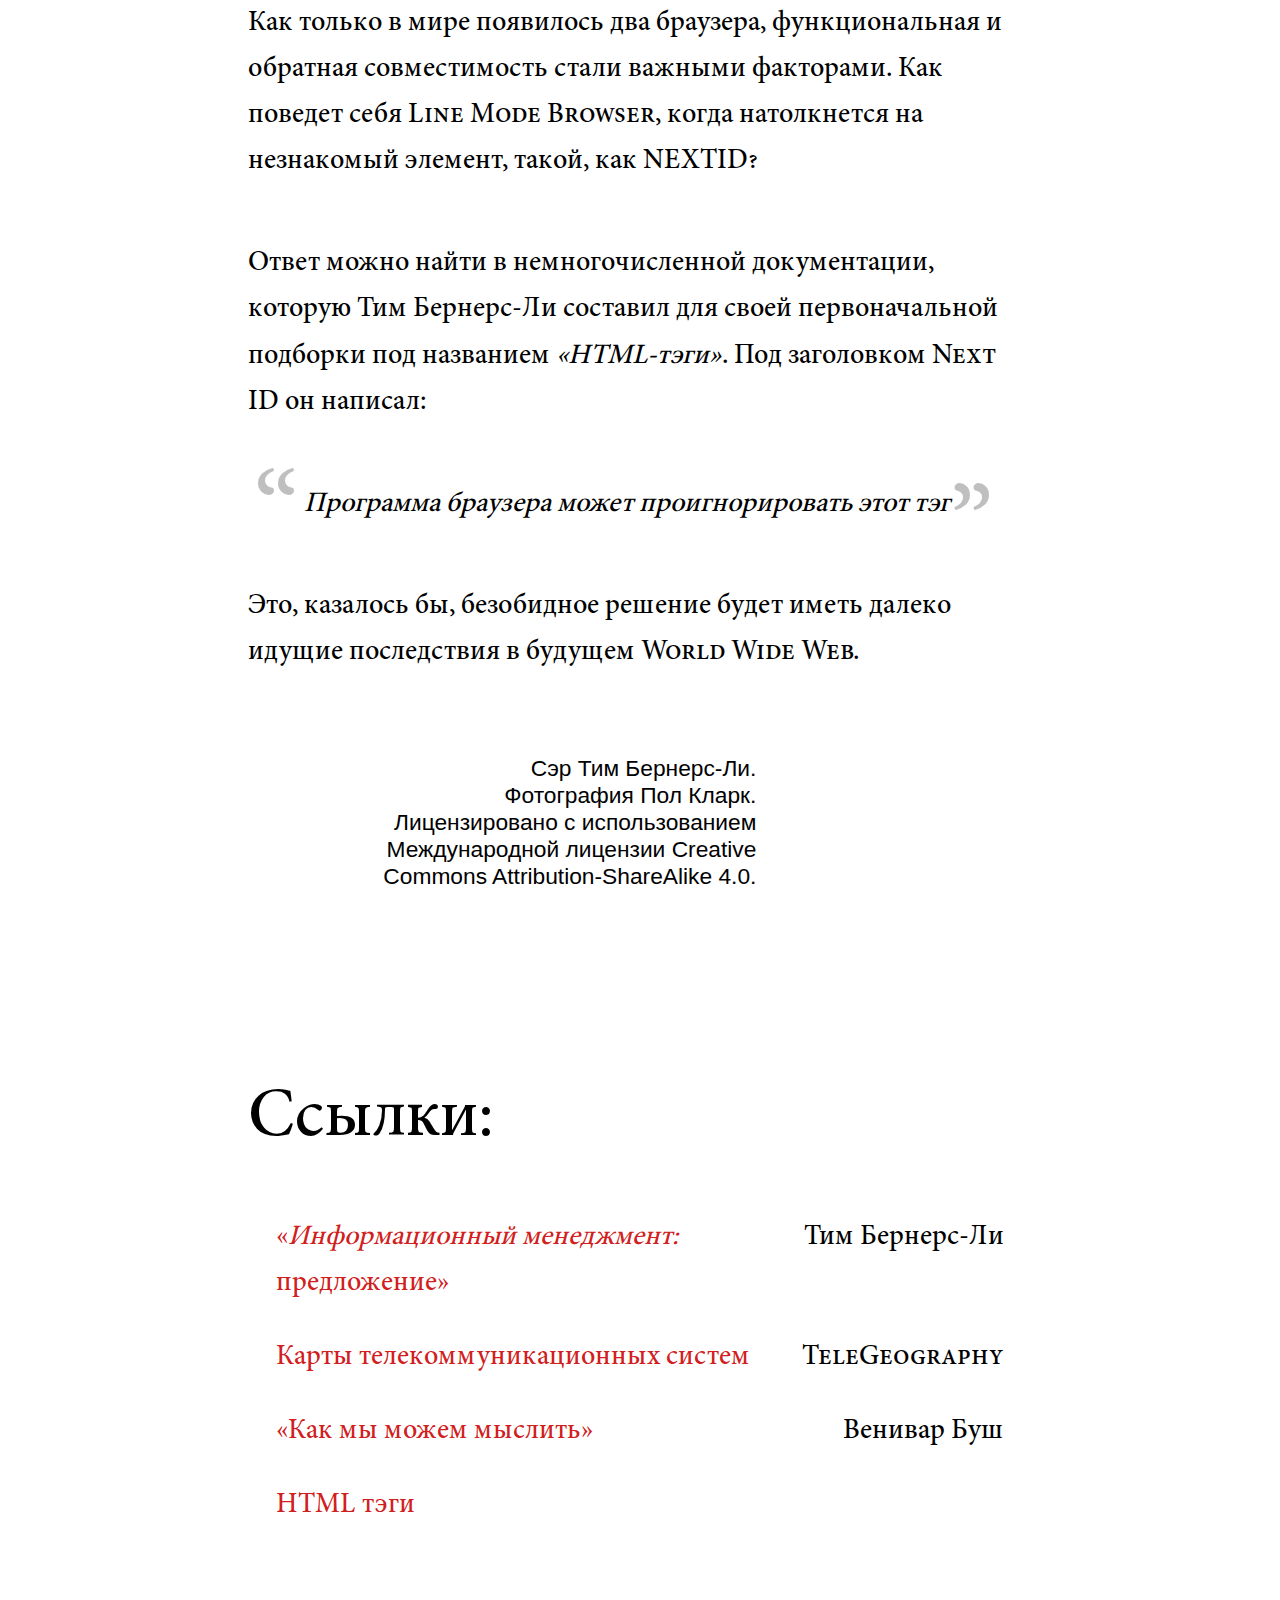
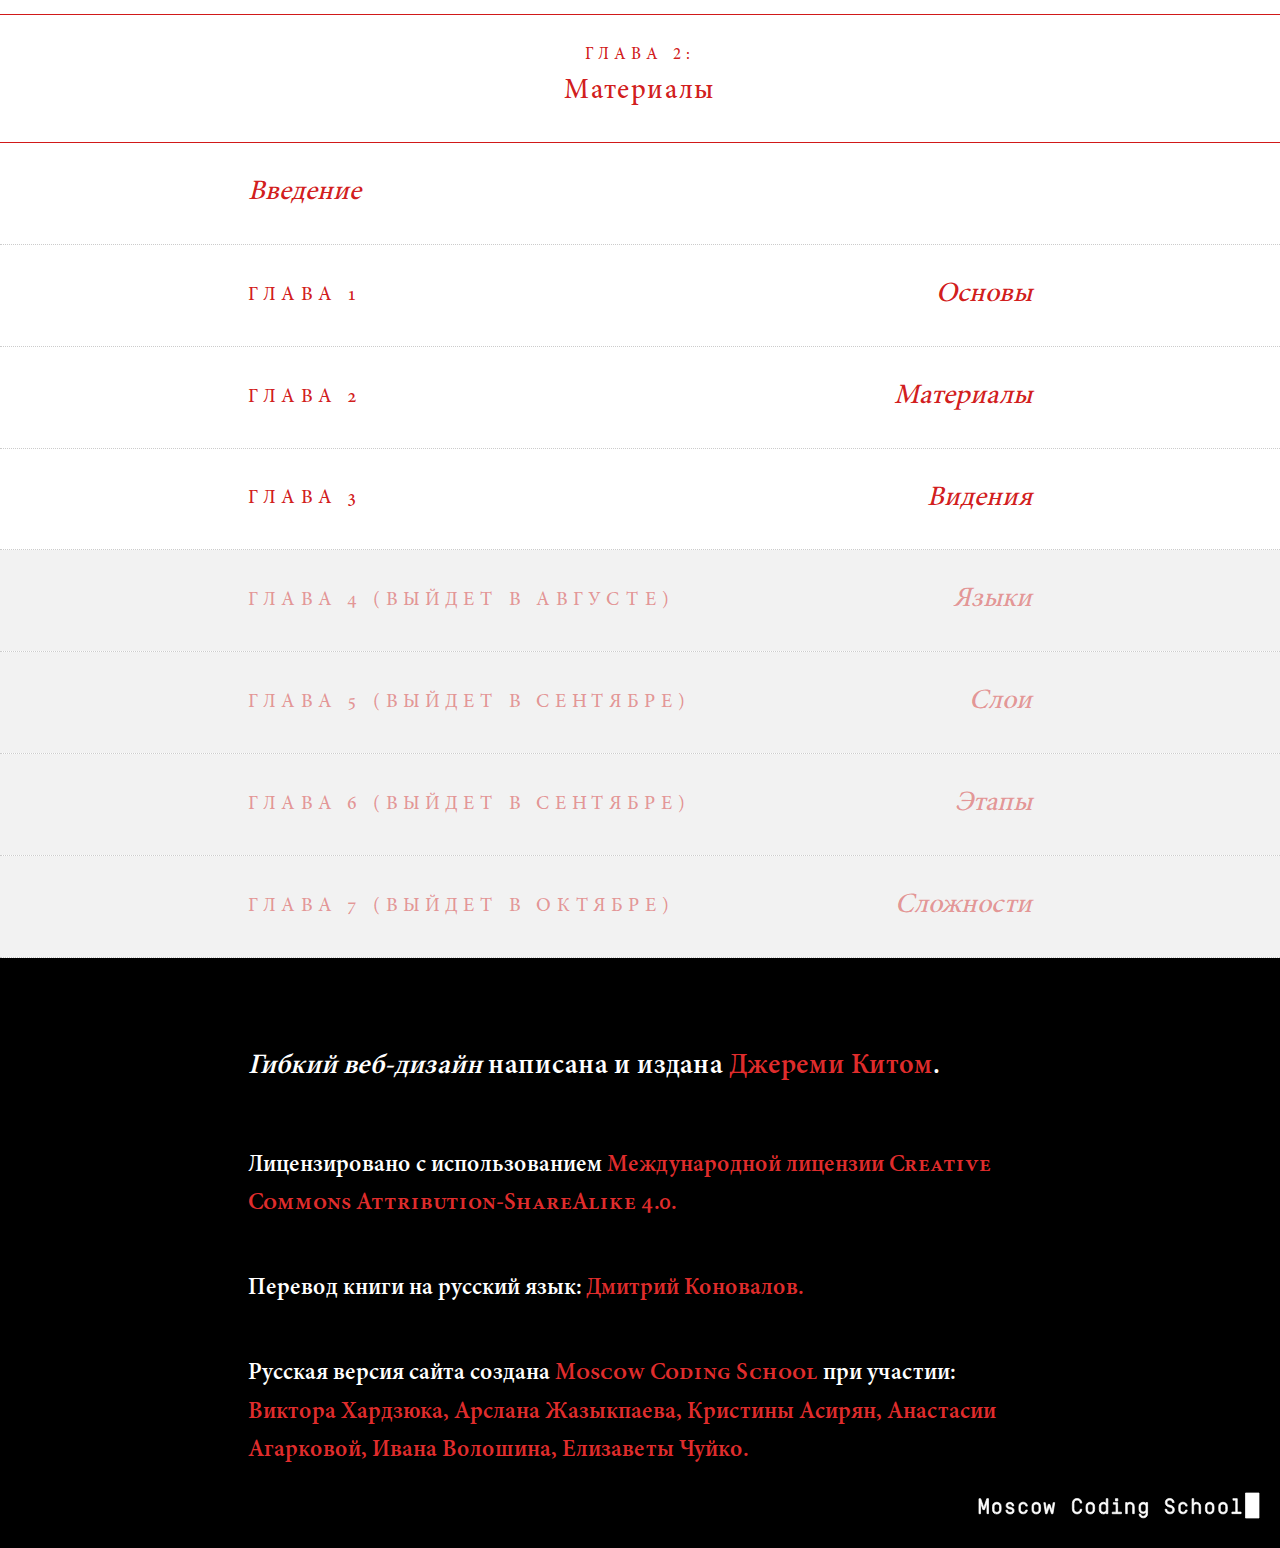
==== commit 08786abc: "Merge remote-tracking branch 'origin/master' into chapter5-improvement" ====
--- a/chapter1.html
+++ b/chapter1.html
@@ -51,7 +51,7 @@
             <h2 class="sub-title">Давайте делиться знаниями</h2>
             <li class="text">Научный прогресс был бы невозможен без истории накопления знаний. Как сказал Исаак Ньютон, «если мы видели дальше других, то потому, что стояли на плечах гигантов.»</li>
             <li class="text">Он возможен, когда знание передается от одного поколения к другому, теории дорабатываются, единицы измерения стандартизируются, а эксперименты растут в своей точности. </li>
-            <li class="text">Сейчас самые скрупулезные эксперименты в истории человечества проводятся на нижней границе Швейцарии и Франции. Здесь находится ЦЕРН(CERN), Европейская организация по ядерным исследованиям. В кольце Большого адронного коллайдера шириной 25,7
+            <li class="text">Сейчас самые скрупулезные эксперименты в истории человечества проводятся на нижней границе Швейцарии и Франции. Здесь находится ЦЕРН (CERN), Европейская организация по ядерным исследованиям. В кольце Большого адронного коллайдера шириной 25,7
                 км протоны сталкиваются на скорости близкой к скорости света. Наш биологический вид воссоздает условия начала зарождения Вселенной. БАК стал самым сложным механизмом из когда либо построенных.</li>
             <li class="text">Разработка БАК повергает в трепет беспрецедентным уровнем международной кооперации в рамках проекта. Ускоритель заряженных частиц стал функционировать только в первом десятилетии 21 века, но подготовительные работы шли в течение нескольких
                 десятилетий до этого. Несколько государств объединились для создания Конвенции ЦЕРН, предоставляя ресурсы и финансируя чисто научные исследования. Единственное, чего ждали от этих инвестиций, были знания.</li>
@@ -71,7 +71,7 @@
             </figure>
             <li class="text before-img">В конце 80-х Тим Бернерс-Ли был готов взяться за острый вопрос управления информацией куда большего масштаба. Чтобы укрепить свои позиции в ЦЕРН он выпустил довольно скромный документ под названием <b class="italic">«Информационный менеджмент: предложение»</b>.
                 К счастью, его наставник Майк Сендалл увидел потенциал в идее и дал зеленый свет с пометкой «неубедительно, но занятно» на первой странице. Это предложение ляжет в основу WorldWideWeb. </li>
-            <figure class="img-container">
+            <figure class="img-container three">
                 <picture class="img3">
                     <img src="img/vague-but-exciting.jpg" alt="">
                 </picture>
@@ -116,7 +116,7 @@
         </ul>
         <ul class="part-five">
             <h2 class="sub-title">Размечай и упрощай</h2>
-            <li class="text">HTML не был первым языком разметки, использованном в ЦЕРН. Местные ученые обменивались документами написанными с помощью SGML — Standard Generalized Markup Language(стандартный обобщенный язык разметки). Тим Бернерс-Ли использовал существующий
+            <li class="text">HTML не был первым языком разметки, использованном в ЦЕРН. Местные ученые обменивались документами написанными с помощью SGML — Standard Generalized Markup Language (стандартный обобщенный язык разметки). Тим Бернерс-Ли использовал существующий
                 словарь ЦЕРНовского языка SGML в качестве основы для своего собственного. Повторюсь, разумней отталкиваться от того, что уже придумано людьми, чем создавать что-то с нуля.</li>
             <li class="text">Первая версия HTML состояла из 21 основного элемента. Многие из них мы используем и сегодня — TITLE, P, UL, LI, H1, H2, ну и, конечно же, элемент А. Остальные сошли с дистанции — ISINDEX, PLAINTEXT, LISTING, HP1, HP2, а также специальный элемент
                 NEXTID, который имел смысл только при использовании компьютера с операционной системой NeXTSTEP. Именно эту ОС Бернерс-Ли использовал, когда создал HTTP, HTML и первый веб-браузер, по неожиданному совпадению названный WorldWideWeb и работавший
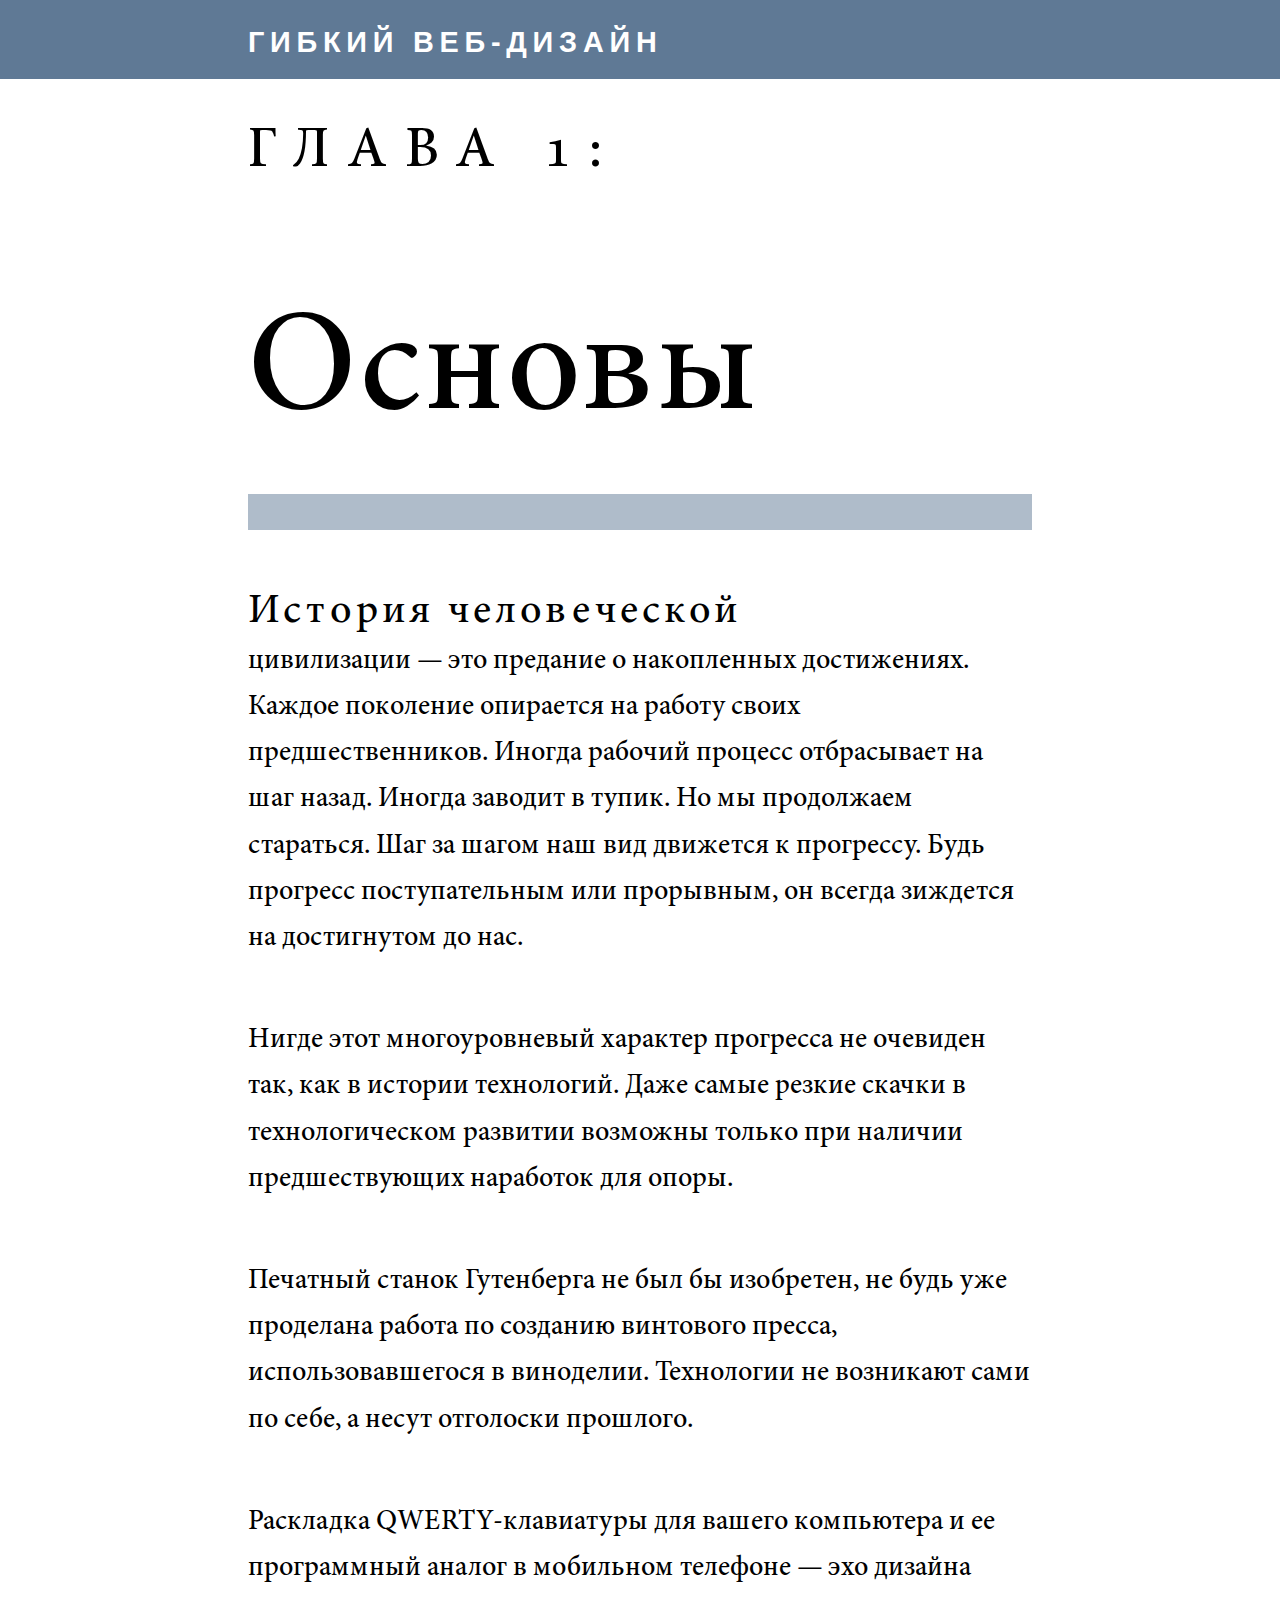
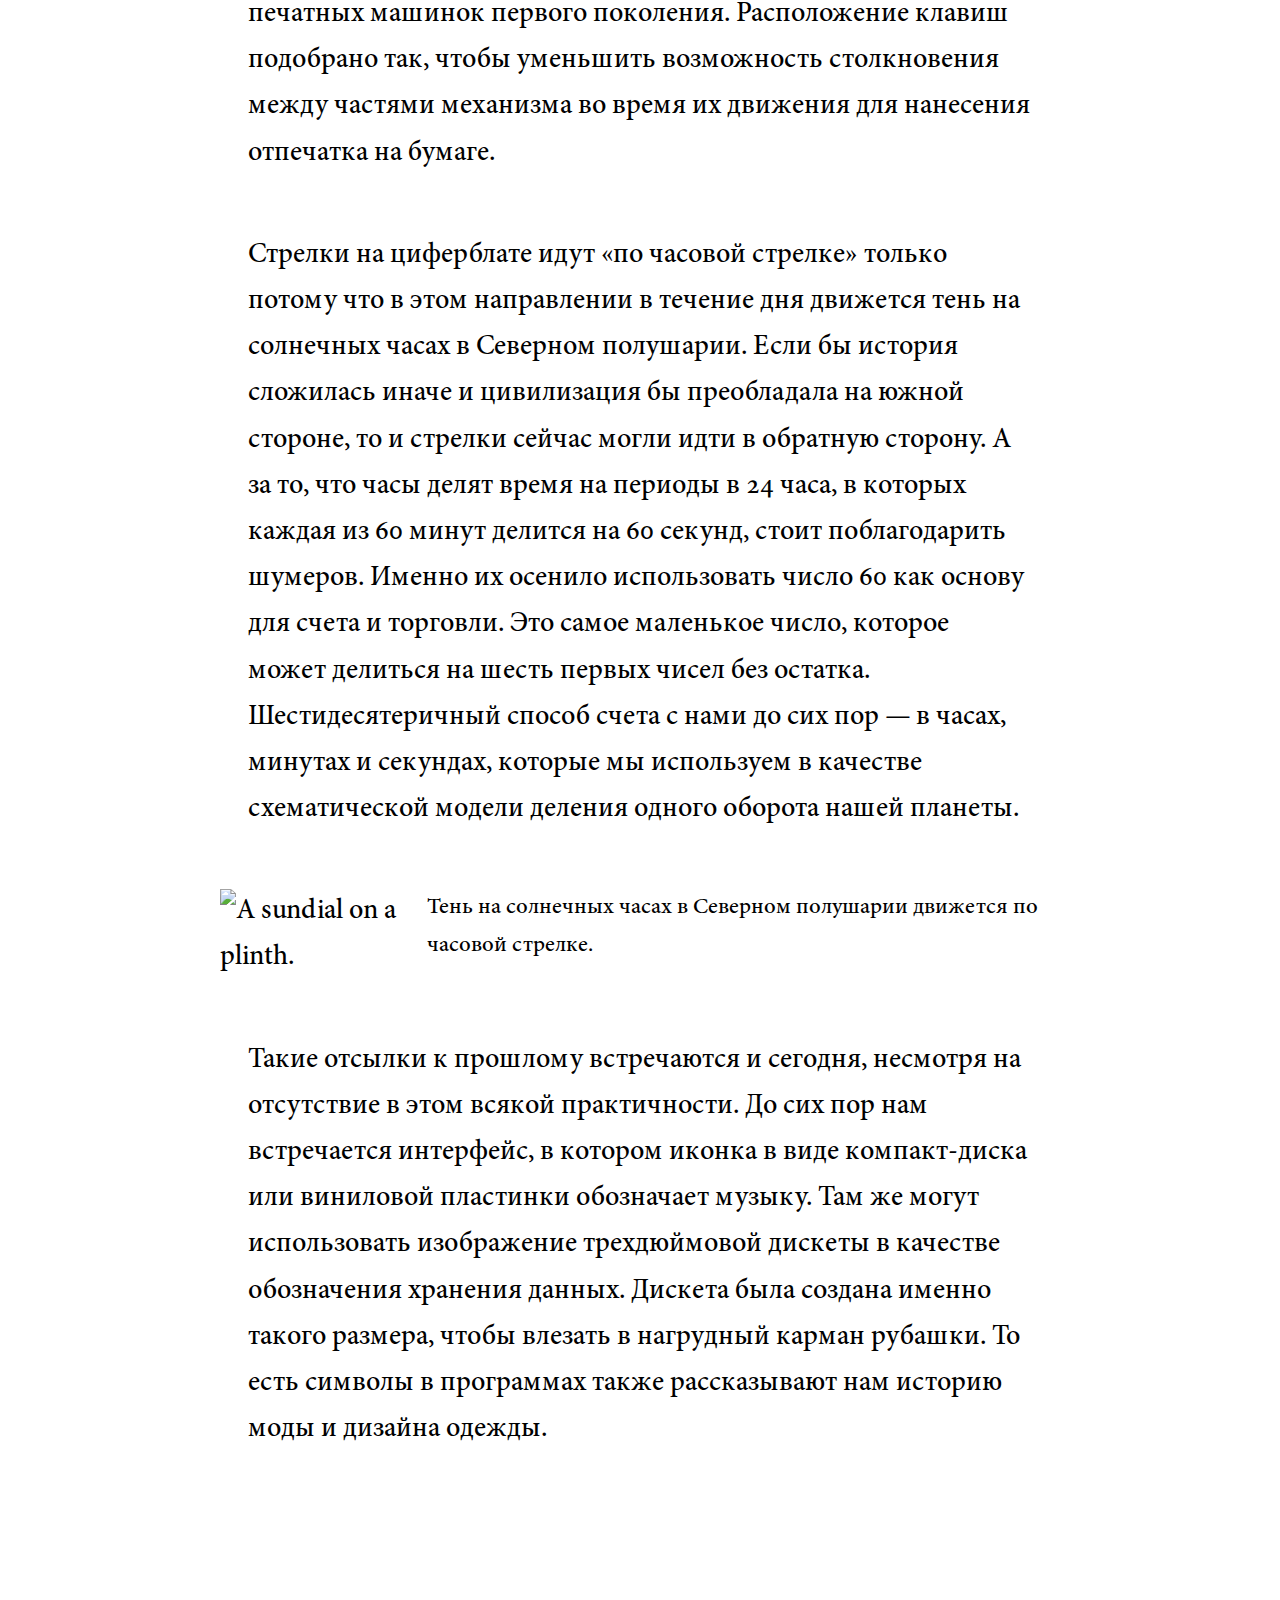
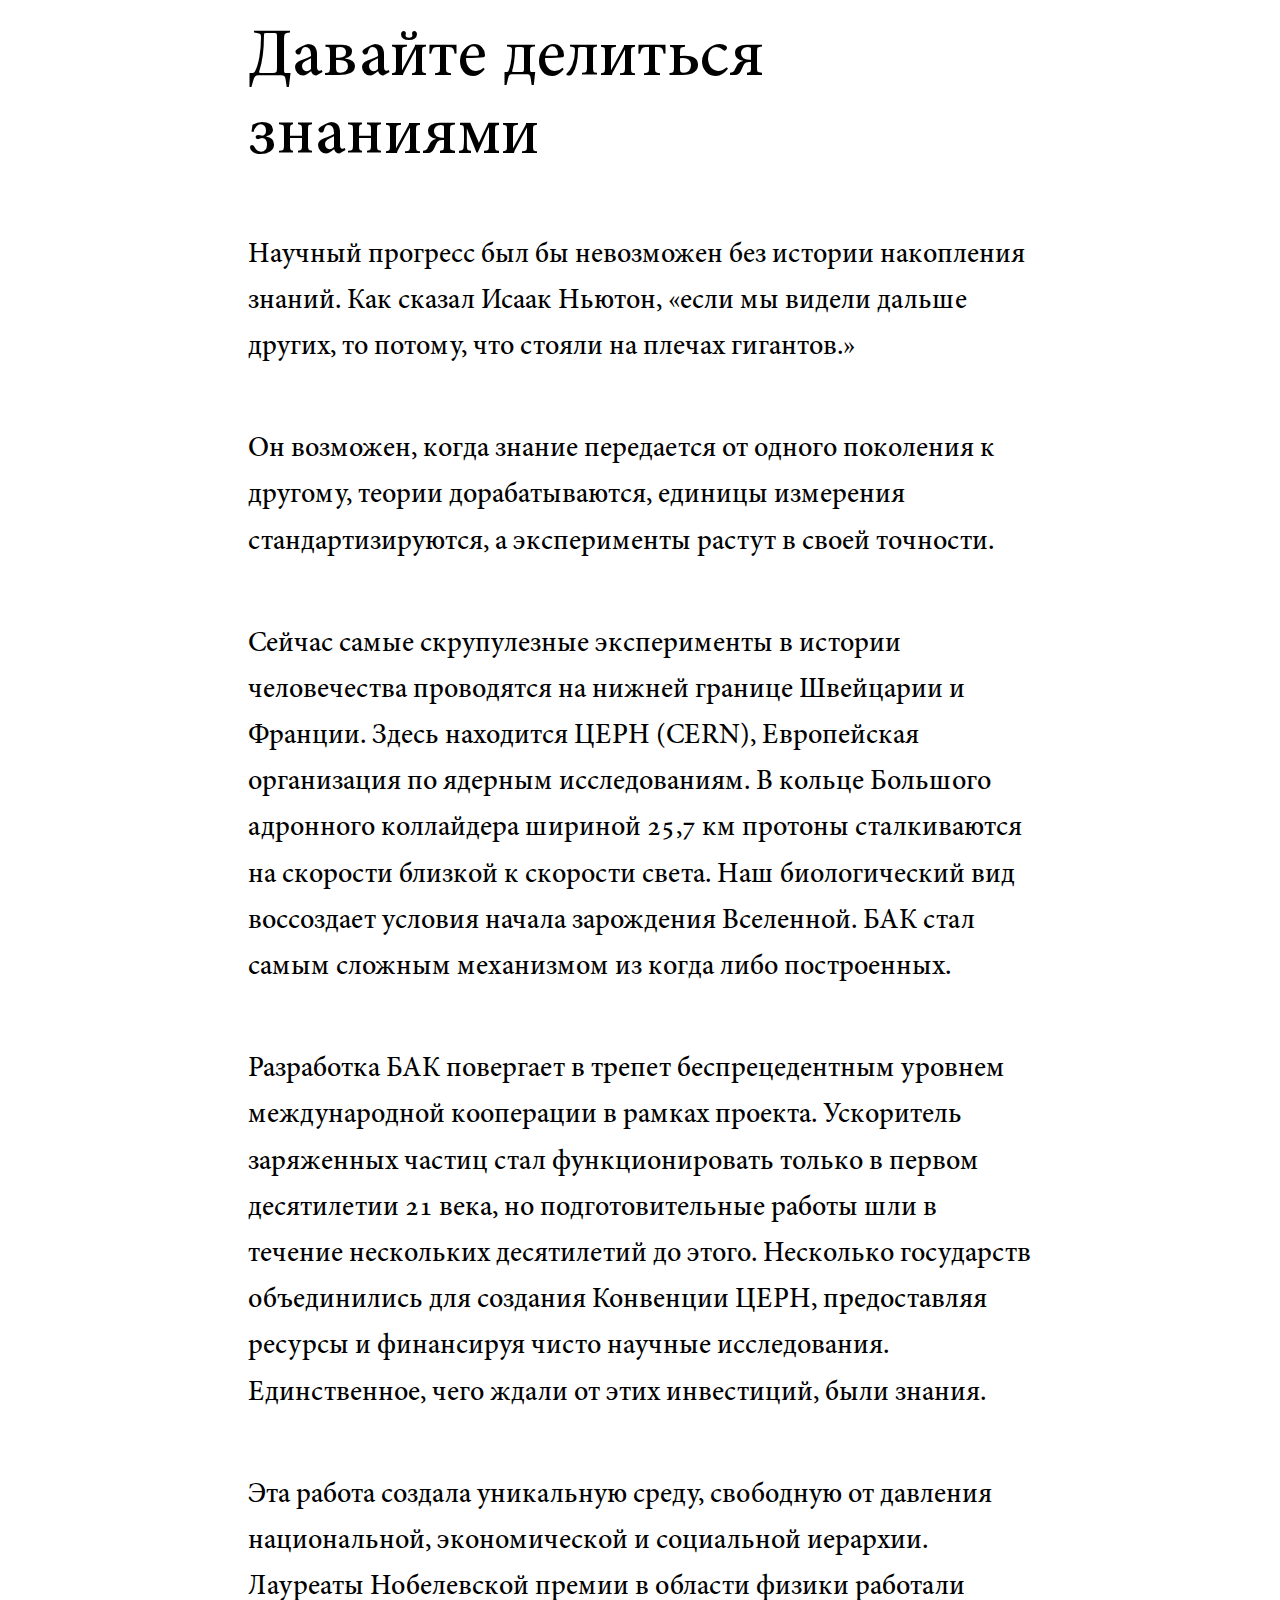
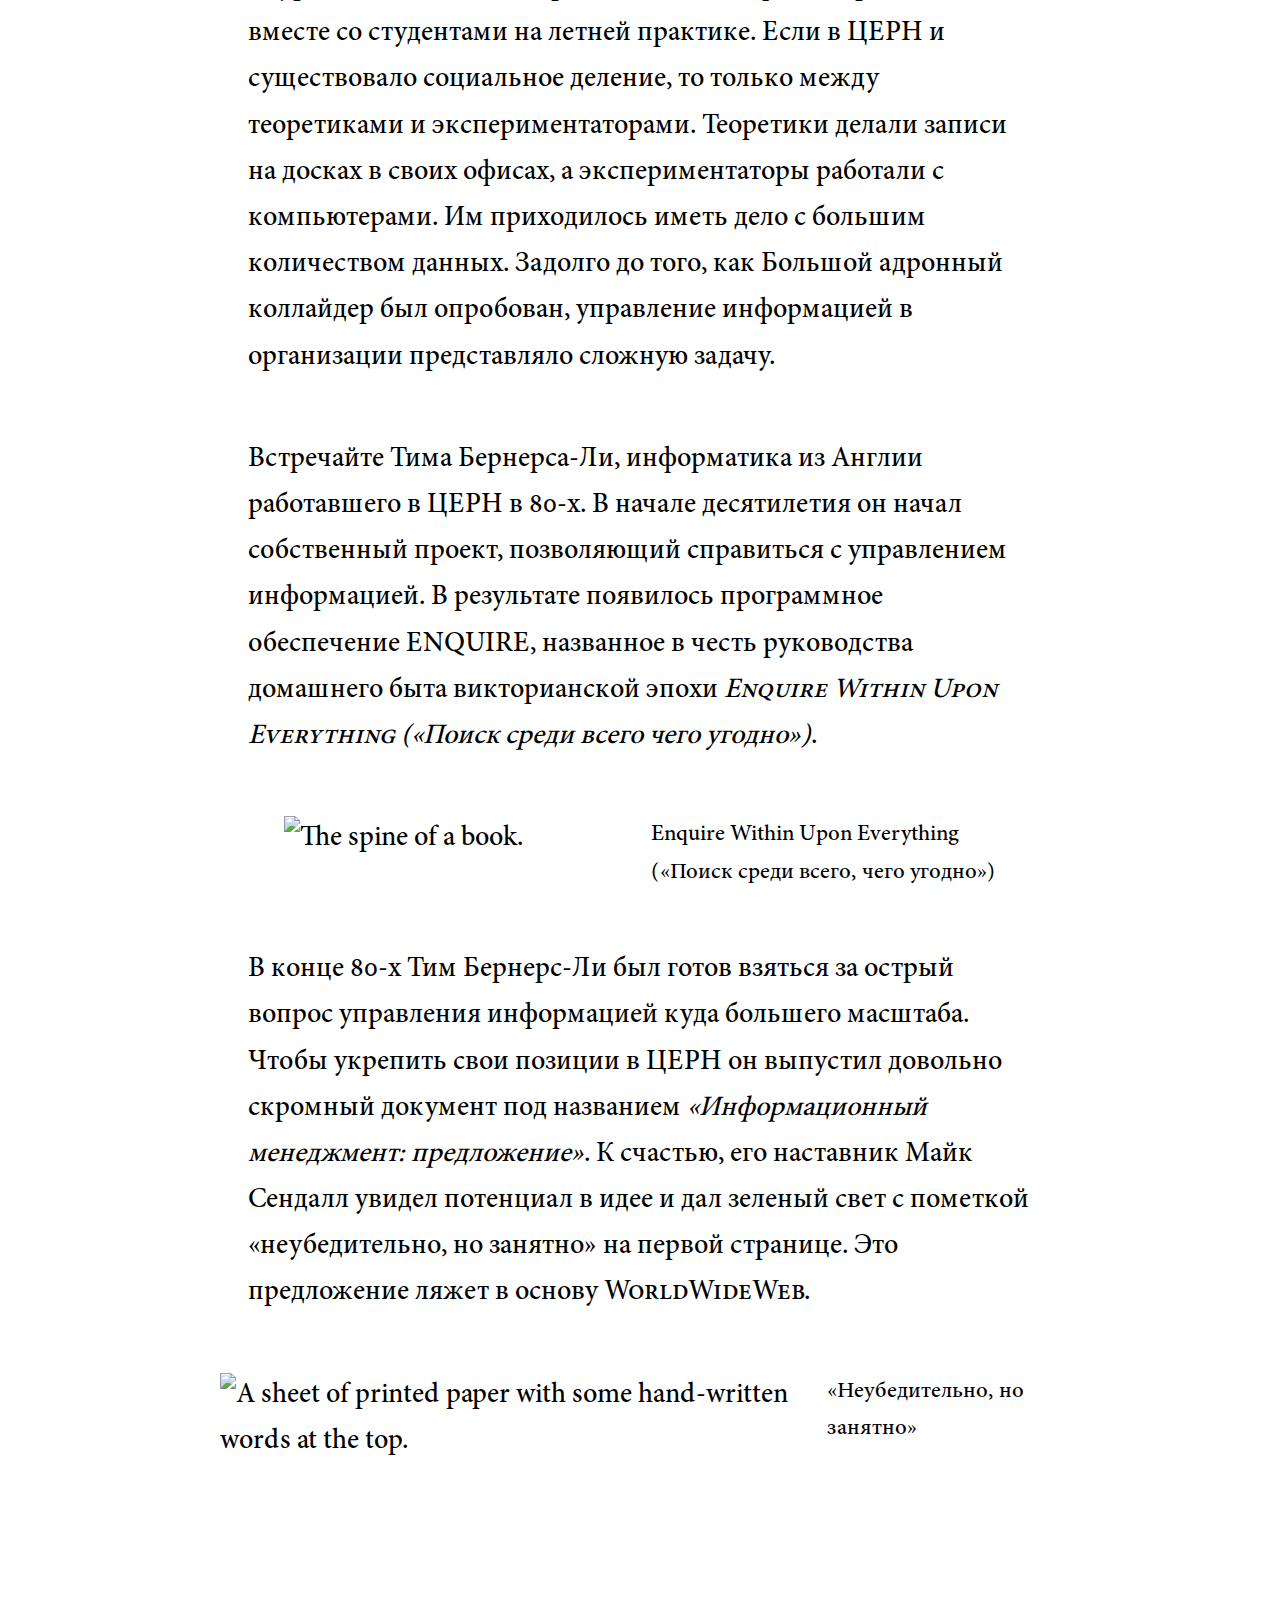
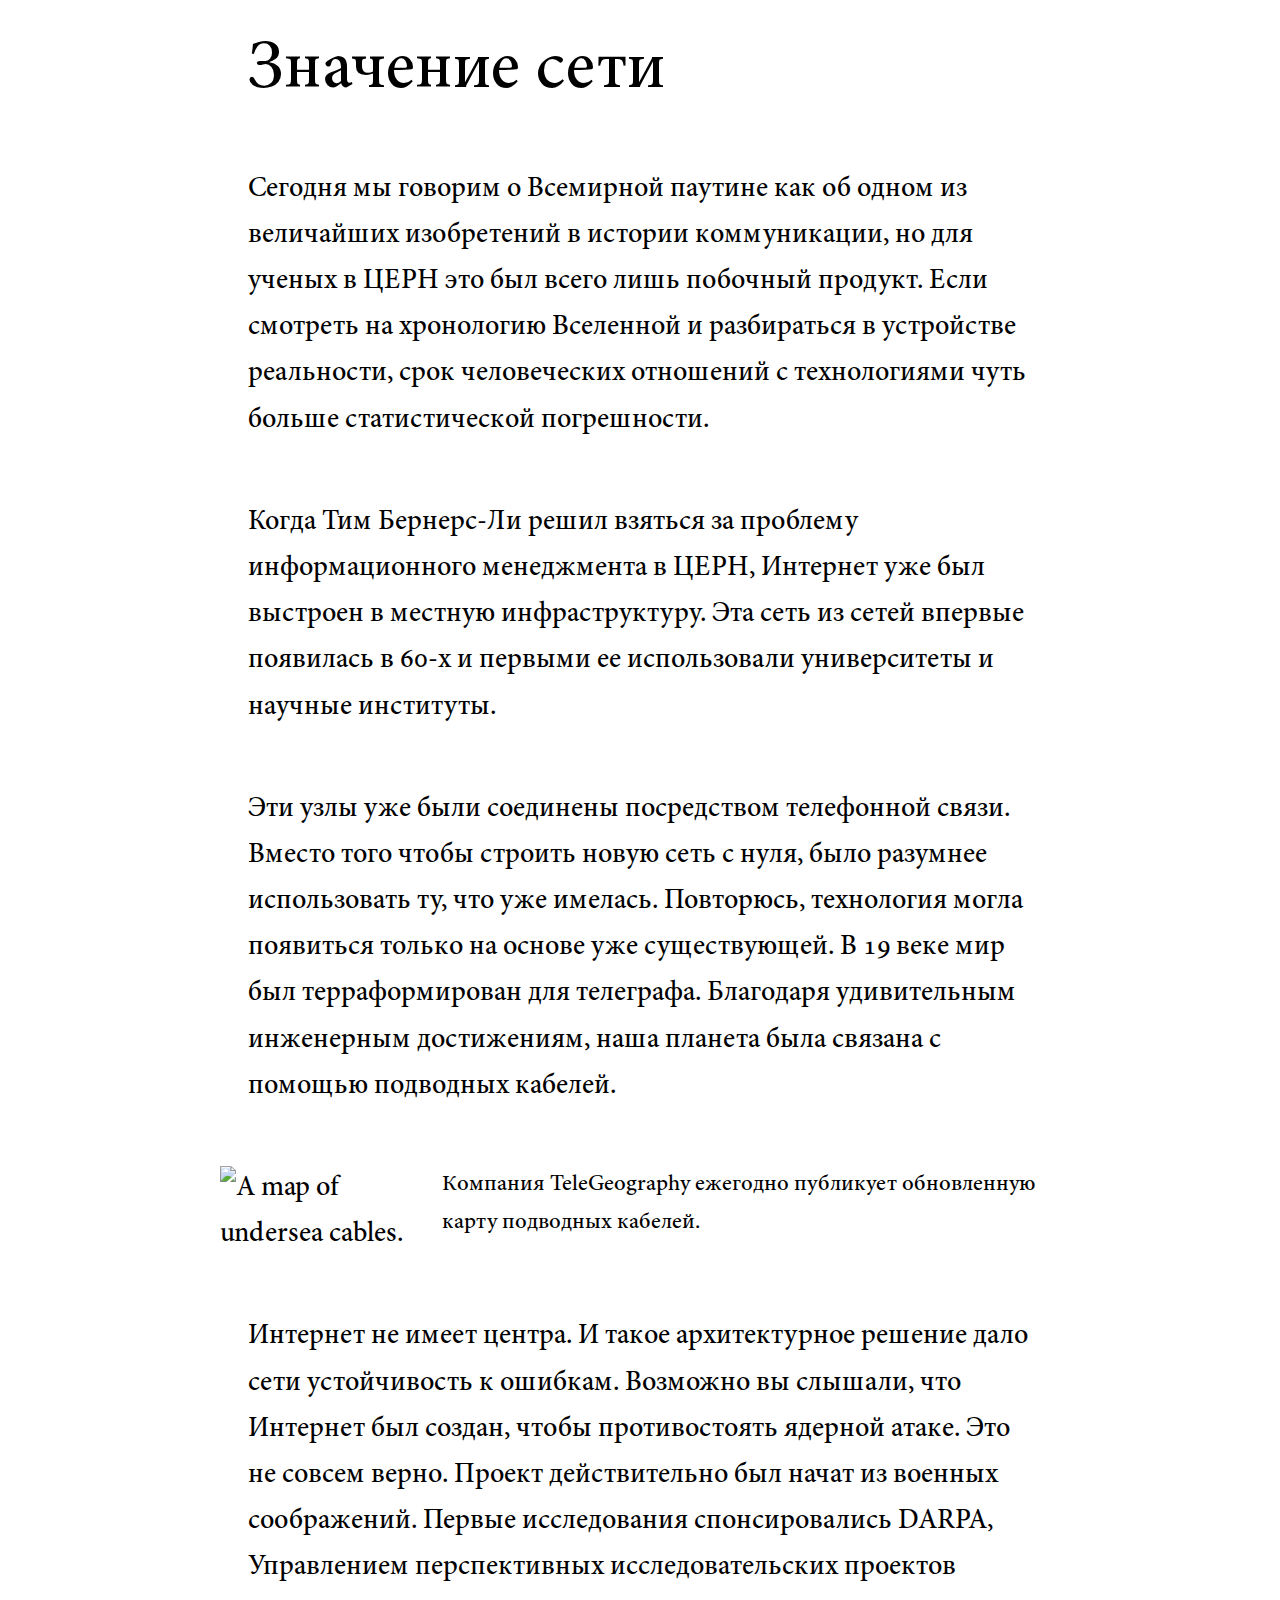
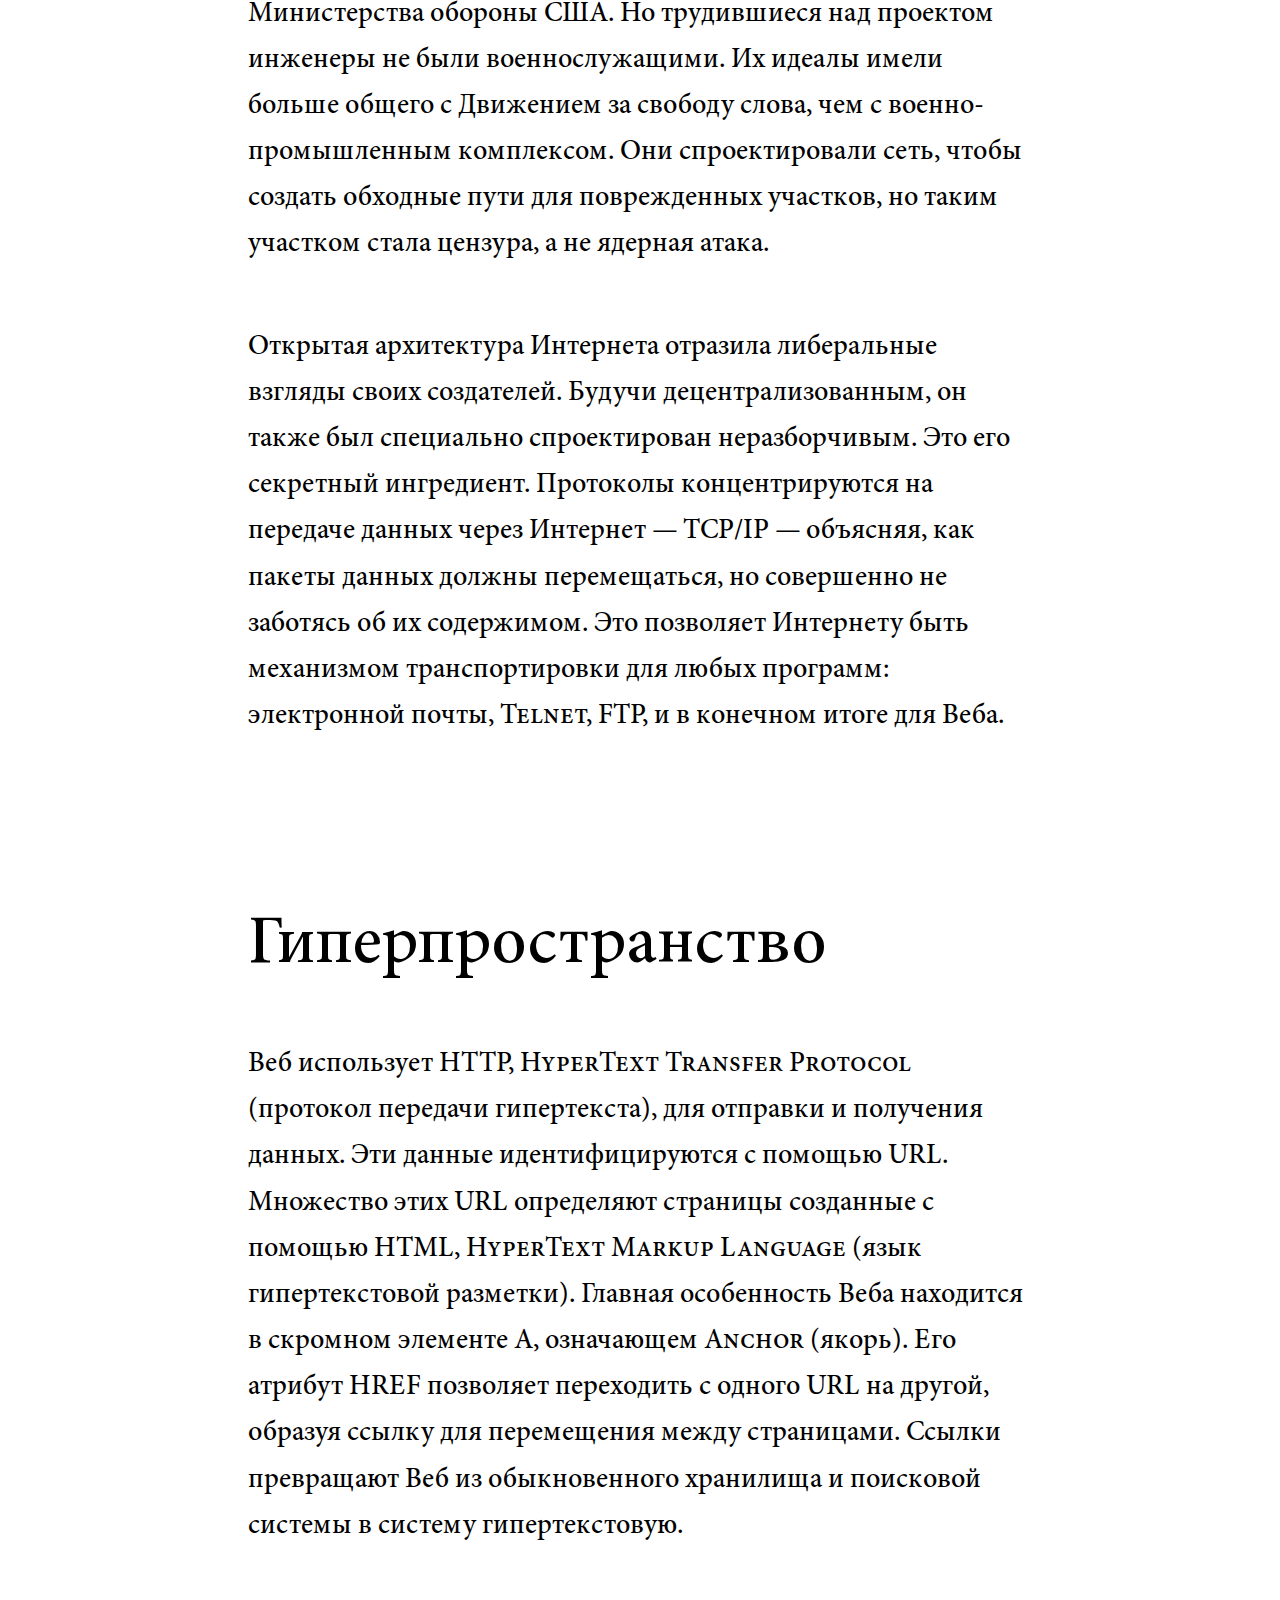
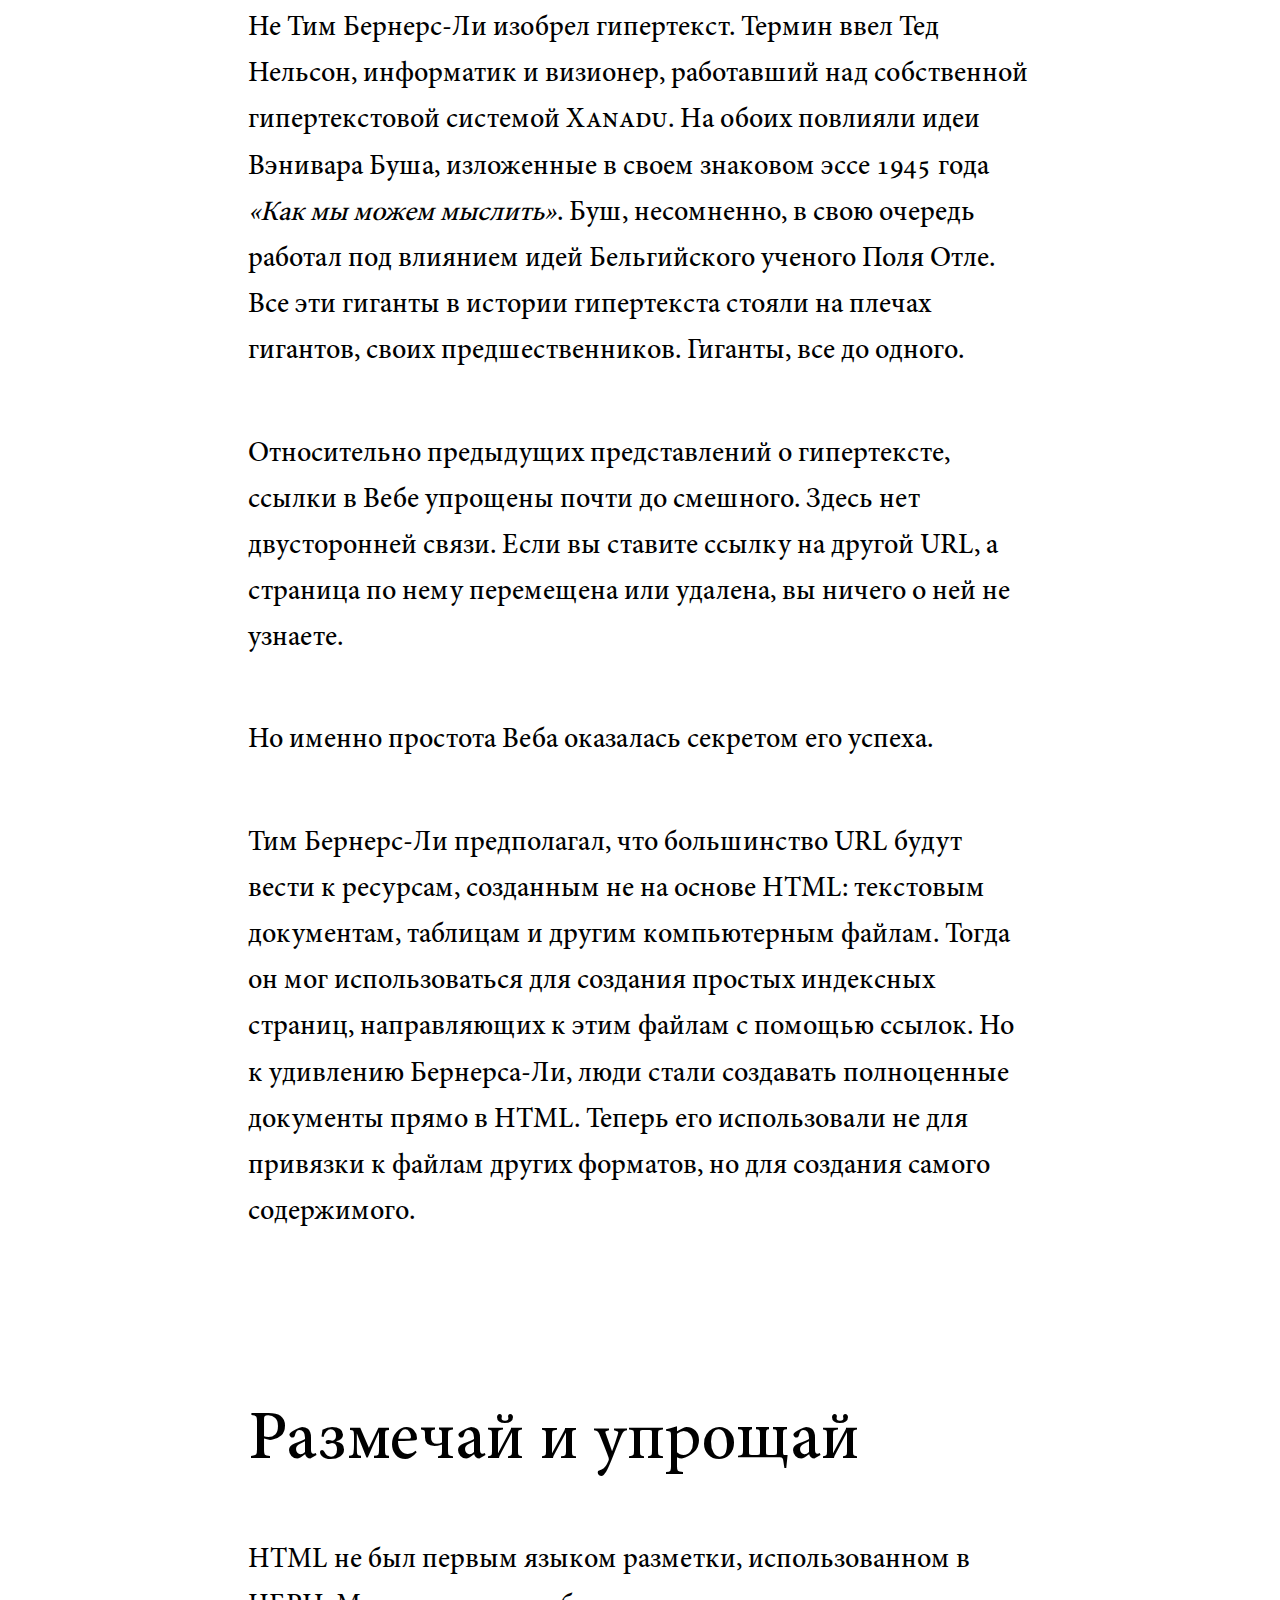
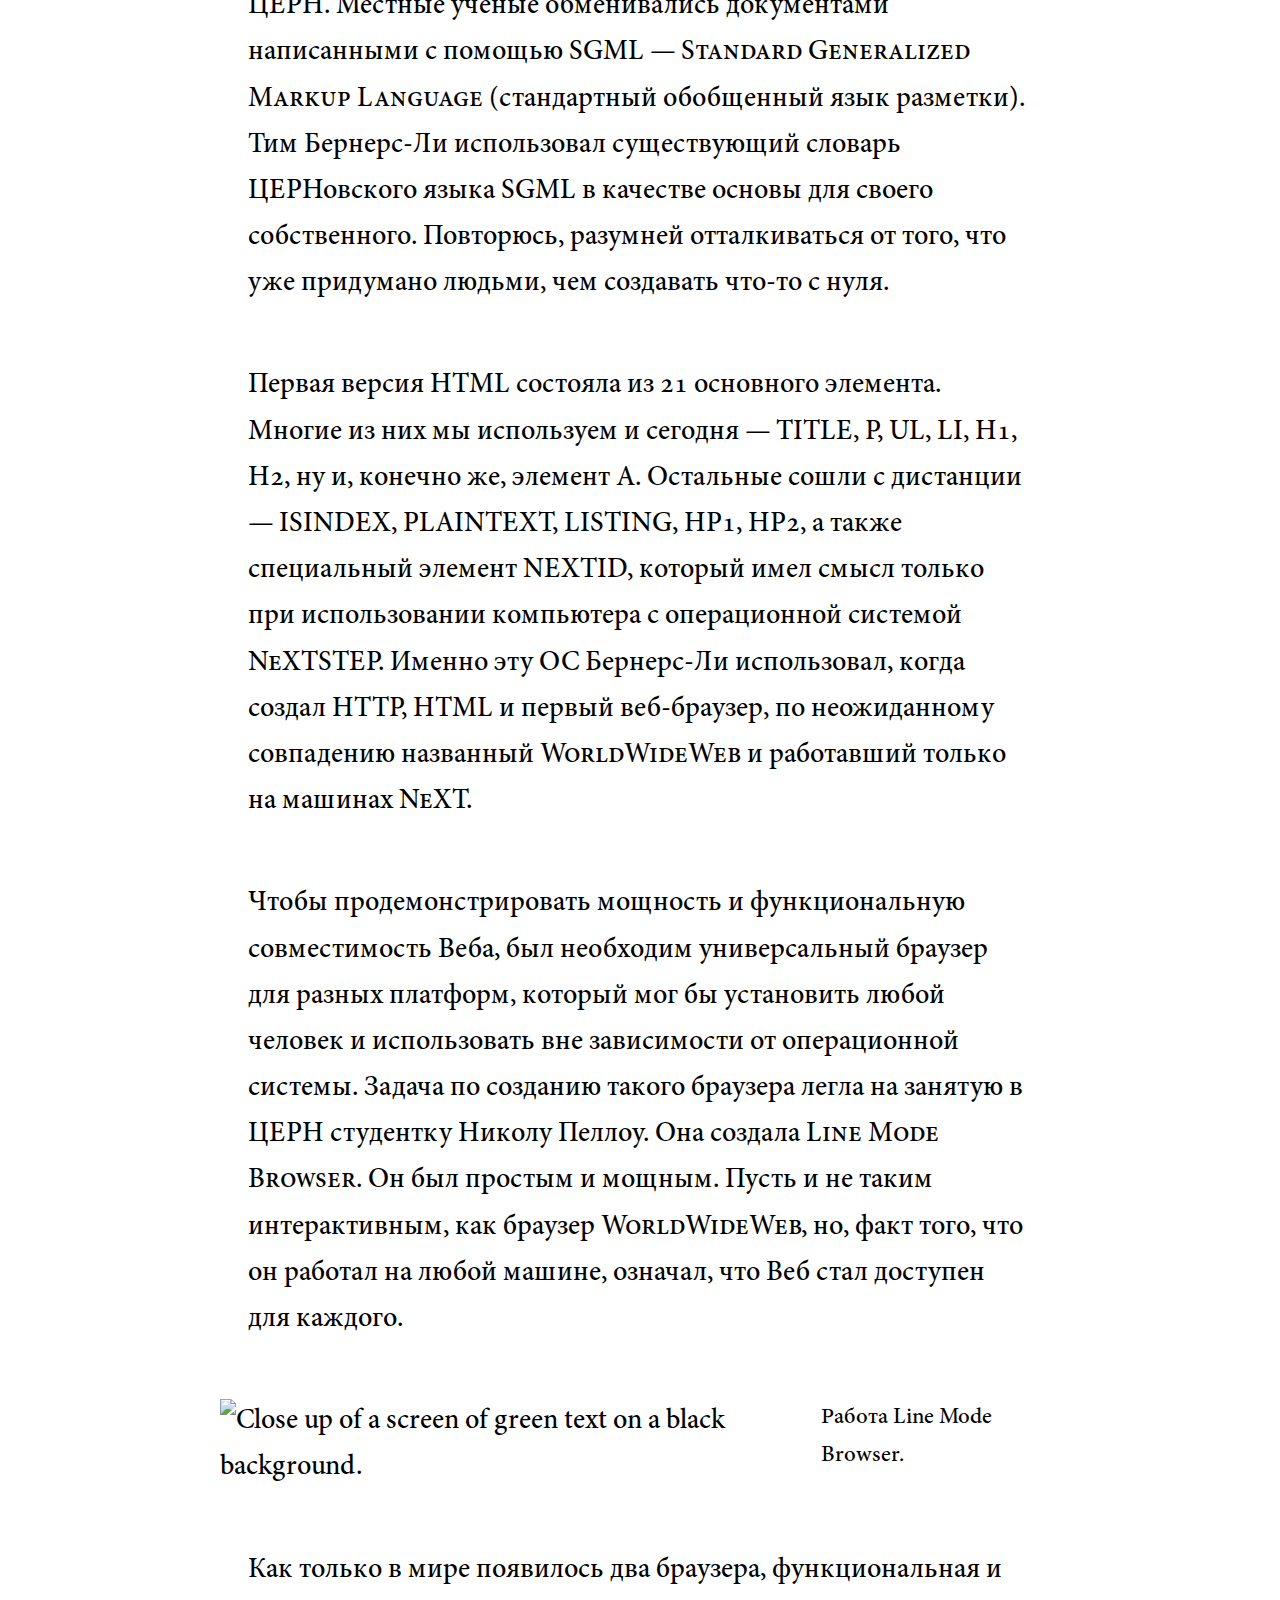
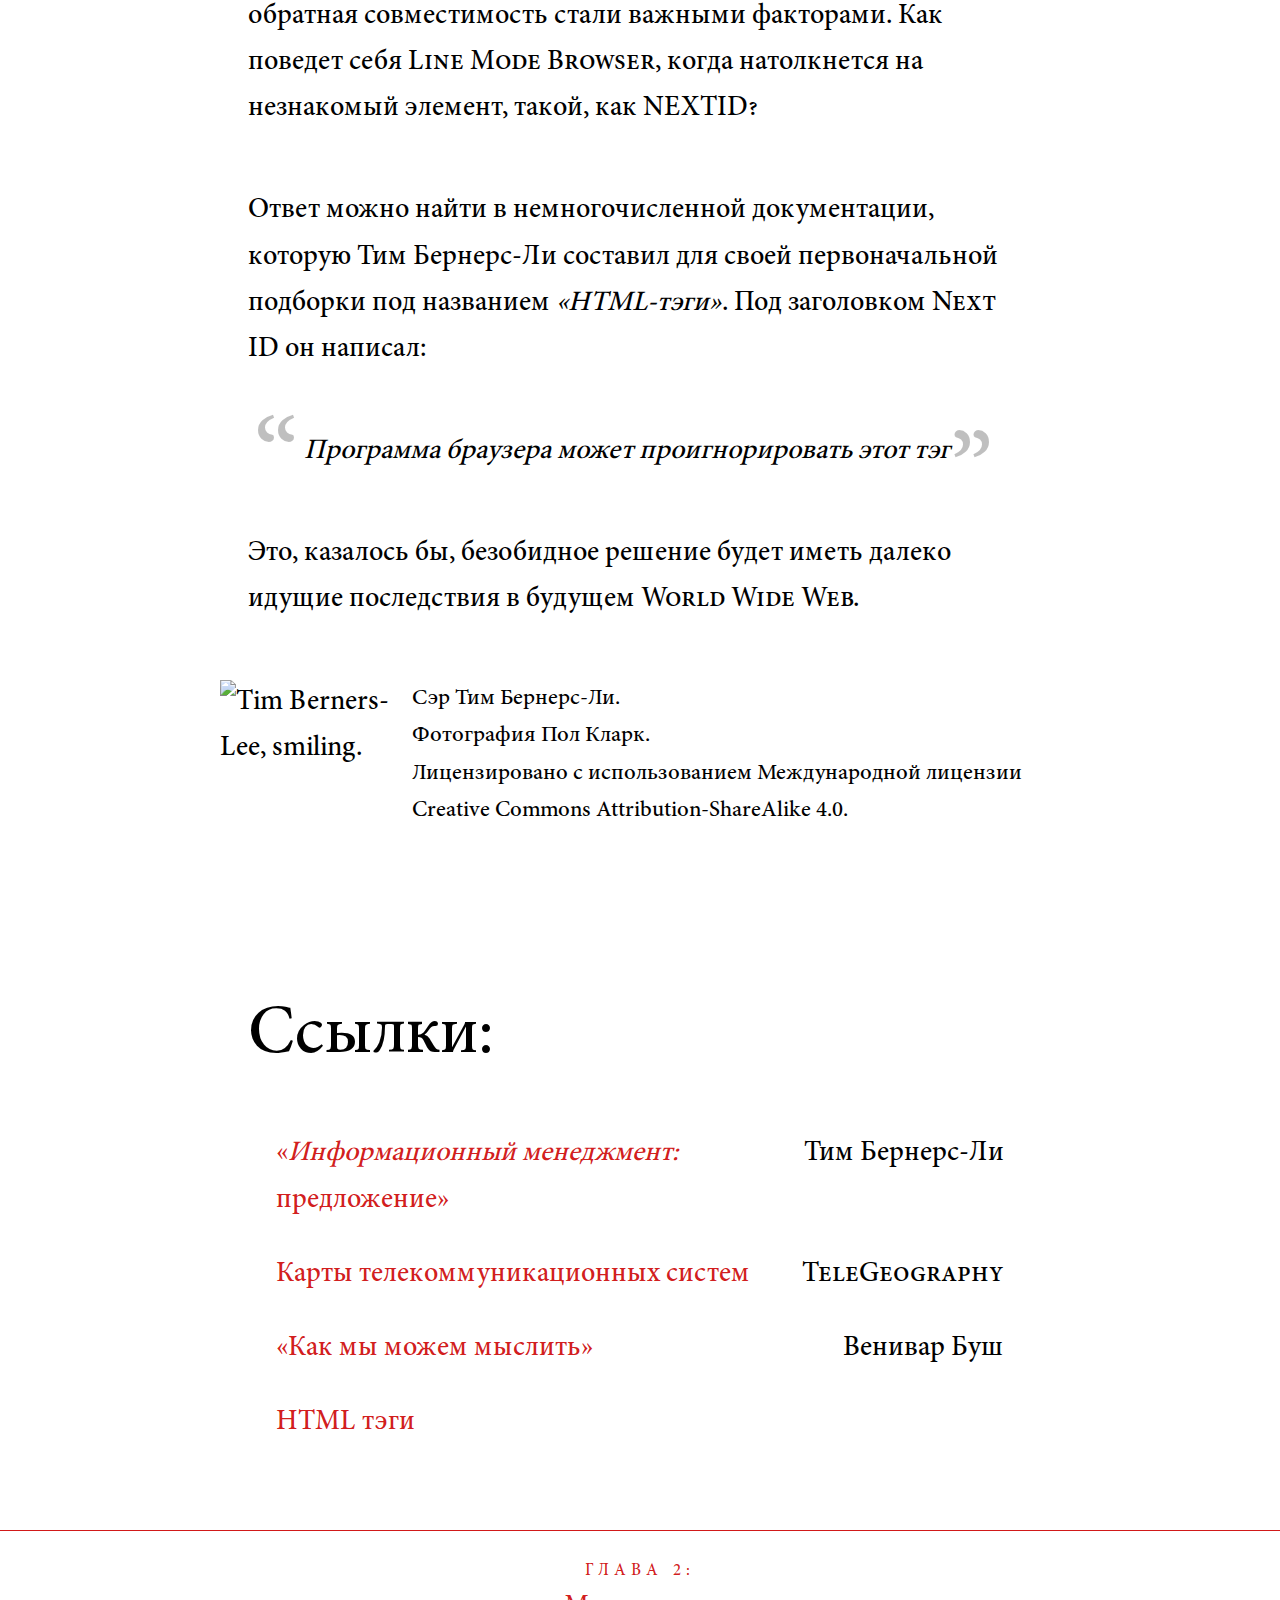
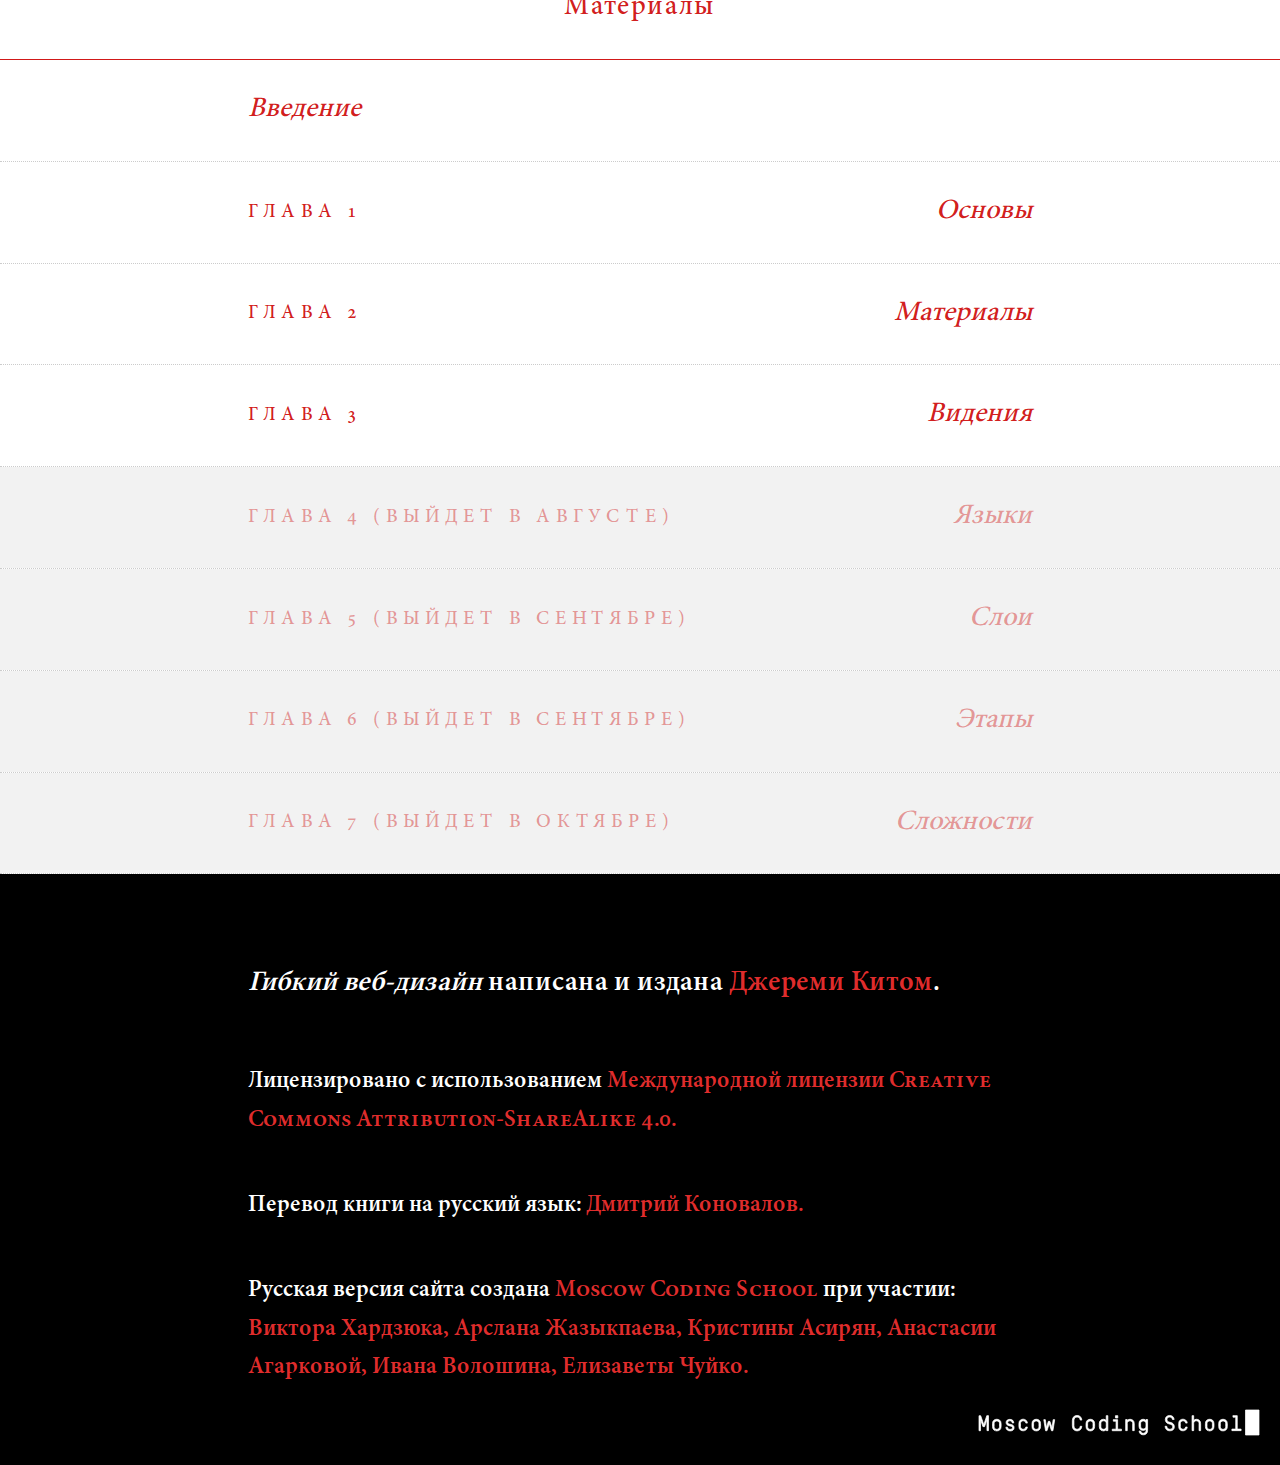
==== commit e2a27ce9: "Merge pull request #55 from moscoding/branch/pics-chapter2" ====
--- a/chapter1.html
+++ b/chapter1.html
@@ -10,6 +10,8 @@
     <link rel="stylesheet" href="styles/content.css">
     <link rel="stylesheet" href="styles/next-chapter.css">
     <link rel="stylesheet" href="styles/common.css">
+    <link rel="stylesheet" href="styles/fonts.css">
+
     <title>Глава 1</title>
 </head>
 
@@ -35,14 +37,18 @@
                 сейчас могли идти в обратную сторону. А за то, что часы делят время на периоды в 24 часа, в которых каждая из 60 минут делится на 60 секунд, стоит поблагодарить шумеров. Именно их осенило использовать число 60 как основу для счета и торговли.
                 Это самое маленькое число, которое может делиться на шесть первых чисел без остатка. Шестидесятеричный способ счета с нами до сих пор — в часах, минутах и секундах, которые мы используем в качестве схематической модели деления одного оборота
                 нашей планеты.</li>
-            <figure class="img-container">
-                <picture class="img1">
-                    <img src="img/sundial.jpg" alt="">
-                </picture>
-                <figcaption class="after-img1">
-                    Тень на солнечных часах в Северном полушарии движется движется по часовой стрелке.
+
+
+            <figure>
+                <picture>
+                    <source media="all and (min-width: 75em)" srcset="img/large/sundial.jpg">
+                    <source media="all and (min-width: 50em)" srcset="img/medium/sundial.jpg, img/large/sundial.jpg 1.5x">
+                    <img src="img/small/sundial.jpg" alt="A sundial on a plinth." srcset="img/medium/sundial.jpg 2x, img/large/sundial.jpg 3x">
+                </picture>
+                <figcaption>Тень на солнечных часах в Северном полушарии движется по часовой стрелке.
                 </figcaption>
             </figure>
+
             <li class="text">Такие отсылки к прошлому встречаются и сегодня, несмотря на отсутствие в этом всякой практичности. До сих пор нам встречается интерфейс, в котором иконка в виде компакт-диска или виниловой пластинки обозначает музыку. Там же могут использовать
                 изображение трехдюймовой дискеты в качестве обозначения хранения данных. Дискета была создана именно такого размера, чтобы влезать в нагрудный карман рубашки. То есть символы в программах также рассказывают нам историю моды и дизайна одежды.
             </li>
@@ -54,30 +60,35 @@
             <li class="text">Сейчас самые скрупулезные эксперименты в истории человечества проводятся на нижней границе Швейцарии и Франции. Здесь находится ЦЕРН (CERN), Европейская организация по ядерным исследованиям. В кольце Большого адронного коллайдера шириной 25,7
                 км протоны сталкиваются на скорости близкой к скорости света. Наш биологический вид воссоздает условия начала зарождения Вселенной. БАК стал самым сложным механизмом из когда либо построенных.</li>
             <li class="text">Разработка БАК повергает в трепет беспрецедентным уровнем международной кооперации в рамках проекта. Ускоритель заряженных частиц стал функционировать только в первом десятилетии 21 века, но подготовительные работы шли в течение нескольких
-                десятилетий до этого. Несколько государств объединились для создания Конвенции ЦЕРН, предоставляя ресурсы и финансируя чисто научные исследования. Единственное, чего ждали от этих инвестиций, были знания.</li>
+                десятилетий до этого. Несколько государств объединились для создания Конвенции ЦЕРН, предоставляя ресурсы и финансируя чисто научные исследования. Единственное, чего ждали от этих инвестиций, были знания.
+            </li>
             <li class="text">Эта работа создала уникальную среду, свободную от давления национальной, экономической и социальной иерархии. Лауреаты Нобелевской премии в области физики работали вместе со студентами на летней практике. Если в ЦЕРН и существовало социальное
                 деление, то только между теоретиками и экспериментаторами. Теоретики делали записи на досках в своих офисах, а экспериментаторы работали с компьютерами. Им приходилось иметь дело с большим количеством данных. Задолго до того, как Большой
                 адронный коллайдер был опробован, управление информацией в организации представляло сложную задачу.</li>
             <li class="text before-img">Встречайте Тима Бернерса-Ли, информатика из Англии работавшего в ЦЕРН в 80-х. В начале десятилетия он начал собственный проект, позволяющий справиться с управлением информацией. В результате появилось программное обеспечение ENQUIRE, названное
-                в честь руководства домашнего быта викторианской эпохи <b class="italic">Enquire Within Upon Everything («Поиск среди всего чего
+                в честь руководства домашнего быта викторианской эпохи <b class="italic">Enquire Within Upon Everything
+                    («Поиск среди всего чего
                     угодно»)</b>.</li>
-            <figure class="img-container">
-                <picture class="img2">
-                    <img src="img/enquire-within-upon-everything.jpg" alt="">
-                </picture>
-                <figcaption class="after-img2">
-                    Enquire Within Upon Everything<br>(«Поиск среди всего, чего угодно»)
-                </figcaption>
+
+
+            <figure>
+                <picture>
+                    <source media="all and (min-width: 75em)" srcset="img/large/enquire-within-upon-everything.jpg">
+                    <source media="all and (min-width: 50em)" srcset="img/medium/enquire-within-upon-everything.jpg, img/large/enquire-within-upon-everything.jpg 1.5x">
+                    <img src="img/small/enquire-within-upon-everything.jpg" alt="The spine of a book." srcset="img/medium/enquire-within-upon-everything.jpg 2x, img/large/enquire-within-upon-everything.jpg 3x">
+                </picture>
+                <figcaption> Enquire Within Upon Everything<br>(«Поиск среди всего, чего угодно»)</figcaption>
             </figure>
             <li class="text before-img">В конце 80-х Тим Бернерс-Ли был готов взяться за острый вопрос управления информацией куда большего масштаба. Чтобы укрепить свои позиции в ЦЕРН он выпустил довольно скромный документ под названием <b class="italic">«Информационный менеджмент: предложение»</b>.
                 К счастью, его наставник Майк Сендалл увидел потенциал в идее и дал зеленый свет с пометкой «неубедительно, но занятно» на первой странице. Это предложение ляжет в основу WorldWideWeb. </li>
-            <figure class="img-container three">
-                <picture class="img3">
-                    <img src="img/vague-but-exciting.jpg" alt="">
-                </picture>
-                <figcaption class="after-img3">
-                    «Неубедительно, но занятно»
-                </figcaption>
+
+            <figure>
+                <picture>
+                    <source media="all and (min-width: 75em)" srcset="img/large/vague-but-exciting.jpg">
+                    <source media="all and (min-width: 50em)" srcset="img/medium/vague-but-exciting.jpg, img/large/vague-but-exciting.jpg 1.5x">
+                    <img src="img/small/vague-but-exciting.jpg" alt="A sheet of printed paper with some hand‐written words at the top." srcset="img/medium/vague-but-exciting.jpg 2x, img/large/vague-but-exciting.jpg 3x">
+                </picture>
+                <figcaption>«Неубедительно, но занятно»</figcaption>
             </figure>
         </ul>
         <ul class="part-three">
@@ -87,13 +98,15 @@
             <li class="text">Когда Тим Бернерс-Ли решил взяться за проблему информационного менеджмента в ЦЕРН, Интернет уже был выстроен в местную инфраструктуру. Эта сеть из сетей впервые появилась в 60-х и первыми ее использовали университеты и научные институты.</li>
             <li class="text before-img">Эти узлы уже были соединены посредством телефонной связи. Вместо того чтобы строить новую сеть с нуля, было разумнее использовать ту, что уже имелась. Повторюсь, технология могла появиться только на основе уже существующей. В 19 веке мир был
                 терраформирован для телеграфа. Благодаря удивительным инженерным достижениям, наша планета была связана с помощью подводных кабелей.</li>
-            <figure class="img-container">
-                <picture class="img4">
-                    <img src="img/submarine-cable-map.jpg" alt="">
-                </picture>
-                <figcaption class="after-img4">
-                    Компания TeleGeography ежегодно публикует обновленную карту подводных кабелей.
-                </figcaption>
+
+
+            <figure>
+                <picture>
+                    <source media="all and (min-width: 75em)" srcset="img/large/submarine-cable-map.jpg">
+                    <source media="all and (min-width: 50em)" srcset="img/medium/submarine-cable-map.jpg, img/large/submarine-cable-map.jpg 1.5x">
+                    <img src="img/small/submarine-cable-map.jpg" alt="A map of undersea cables." srcset="img/medium/submarine-cable-map.jpg 2x, img/large/submarine-cable-map.jpg 3x">
+                </picture>
+                <figcaption>Компания TeleGeography ежегодно публикует обновленную карту подводных кабелей.</figcaption>
             </figure>
             <li class="text">Интернет не имеет центра. И такое архитектурное решение дало сети устойчивость к ошибкам. Возможно вы слышали, что Интернет был создан, чтобы противостоять ядерной атаке. Это не совсем верно. Проект действительно был начат из военных соображений.
                 Первые исследования спонсировались DARPA, Управлением перспективных исследовательских проектов Министерства обороны США. Но трудившиеся над проектом инженеры не были военнослужащими. Их идеалы имели больше общего с Движением за свободу
@@ -108,11 +121,13 @@
                 Language (язык гипертекстовой разметки). Главная особенность Веба находится в скромном элементе А, означающем Anchor (якорь). Его атрибут HREF позволяет переходить с одного URL на другой, образуя ссылку для перемещения между страницами.
                 Ссылки превращают Веб из обыкновенного хранилища и поисковой системы в систему гипертекстовую.</li>
             <li class="text">Не Тим Бернерс-Ли изобрел гипертекст. Термин ввел Тед Нельсон, информатик и визионер, работавший над собственной гипертекстовой системой Xanadu. На обоих повлияли идеи Вэнивара Буша, изложенные в своем знаковом эссе 1945 года <b class="italic">«Как мы можем мыслить»</b>.
-                Буш, несомненно, в свою очередь работал под влиянием идей Бельгийского ученого Поля Отле. Все эти гиганты в истории гипертекста стояли на плечах гигантов, своих предшественников. Гиганты, все до одного.</li>
+                Буш, несомненно, в свою очередь работал под влиянием идей Бельгийского ученого Поля Отле. Все эти гиганты в истории гипертекста стояли на плечах гигантов, своих предшественников. Гиганты, все до одного.
+            </li>
             <li class="text">Относительно предыдущих представлений о гипертексте, ссылки в Вебе упрощены почти до смешного. Здесь нет двусторонней связи. Если вы ставите ссылку на другой URL, а страница по нему перемещена или удалена, вы ничего о ней не узнаете.</li>
             <li class="text">Но именно простота Веба оказалась секретом его успеха.</li>
             <li class="text">Тим Бернерс-Ли предполагал, что большинство URL будут вести к ресурсам, созданным не на основе HTML: текстовым документам, таблицам и другим компьютерным файлам. Тогда он мог использоваться для создания простых индексных страниц, направляющих
-                к этим файлам с помощью ссылок. Но к удивлению Бернерса-Ли, люди стали создавать полноценные документы прямо в HTML. Теперь его использовали не для привязки к файлам других форматов, но для создания самого содержимого.</li>
+                к этим файлам с помощью ссылок. Но к удивлению Бернерса-Ли, люди стали создавать полноценные документы прямо в HTML. Теперь его использовали не для привязки к файлам других форматов, но для создания самого содержимого.
+            </li>
         </ul>
         <ul class="part-five">
             <h2 class="sub-title">Размечай и упрощай</h2>
@@ -124,13 +139,15 @@
             <li class="text before-img">Чтобы продемонстрировать мощность и функциональную совместимость Веба, был необходим универсальный браузер для разных платформ, который мог бы установить любой человек и использовать вне зависимости от операционной системы. Задача по созданию
                 такого браузера легла на занятую в ЦЕРН студентку Николу Пеллоу. Она создала Line Mode Browser. Он был простым и мощным. Пусть и не таким интерактивным, как браузер WorldWideWeb, но, факт того, что он работал на любой машине, означал,
                 что Веб стал доступен для каждого.</li>
-            <figure class="img-container">
-                <picture class="img5">
-                    <img src="img/line-mode-browser.jpg" alt="">
-                </picture>
-                <figcaption class="after-img5">
-                    Работа Line Mode Browser.
-                </figcaption>
+
+
+            <figure>
+                <picture>
+                    <source media="all and (min-width: 75em)" srcset="img/large/line-mode-browser.jpg">
+                    <source media="all and (min-width: 50em)" srcset="img/medium/line-mode-browser.jpg, img/large/line-mode-browser.jpg 1.5x">
+                    <img src="img/small/line-mode-browser.jpg" alt="Close up of a screen of green text on a black background." srcset="img/medium/line-mode-browser.jpg 2x, img/large/line-mode-browser.jpg 3x">
+                </picture>
+                <figcaption>Работа Line Mode Browser.</figcaption>
             </figure>
             <li class="text">Как только в мире появилось два браузера, функциональная и обратная совместимость стали важными факторами. Как поведет себя Line Mode Browser, когда натолкнется на незнакомый элемент, такой, как NEXTID?</li>
             <li class="text">Ответ можно найти в немногочисленной документации, которую Тим Бернерс-Ли составил для своей первоначальной подборки под названием <b class="italic">«HTML-тэги»</b>. Под заголовком Next ID он написал:
@@ -139,38 +156,43 @@
                 <p>Программа браузера может проигнорировать этот тэг</p>
             </blockquote>
             <li class="text before-img">Это, казалось бы, безобидное решение будет иметь далеко идущие последствия в будущем World Wide Web.</li>
-            <figure class="img-container six">
-                <picture class="img6">
-                    <img src="img/sir-tim-berners-lee.jpg" alt="">
-                </picture>
-                <figcaption class="after-img6">
-                    Сэр Тим Бернерс-Ли. <small>Фотография Пол Кларк.</small><small>Лицензировано с использованием
-                        Международной лицензии Creative Commons Attribution‐ShareAlike 4.0.</small>
-                </figcaption>
-            </figure>
+
+
+            <figure>
+                <picture>
+                    <source media="all and (min-width: 75em)" srcset="img/large/sir-tim-berners-lee.jpg">
+                    <source media="all and (min-width: 50em)" srcset="img/medium/sir-tim-berners-lee.jpg, img/large/sir-tim-berners-lee.jpg 1.5x">
+                    <img src="img/small/sir-tim-berners-lee.jpg" alt="Tim Berners‐Lee, smiling." srcset="img/medium/sir-tim-berners-lee.jpg 2x, img/large/sir-tim-berners-lee.jpg 3x">
+                </picture>
+                <figcaption> Сэр Тим Бернерс-Ли. <small>Фотография Пол Кларк.</small><small>Лицензировано с
+                        использованием
+                        Международной лицензии Creative Commons Attribution‐ShareAlike 4.0.</small></figcaption>
+            </figure>
+
         </ul>
         <h2 class="sub-title">Ссылки:</h2>
         <ul class="last-part">
             <li class="references">
-                <a href="https://www.w3.org/History/1989/proposal.html">
-                    <p class="links" style="margin-right: 10px;">«<span class="italic">Информационный менеджмент:</span> предложение»</p>
+                <a target="blank" href="https://www.w3.org/History/1989/proposal.html">
+                    <p class="links" style="margin-right: 10px;">«<span class="italic">Информационный менеджмент:</span> предложение»
+                    </p>
                 </a>
                 <p class="names" style="white-space: nowrap;">Тим Бернерс-Ли</p>
             </li>
             <li class="references">
-                <a href="https://www.telegeography.com/telecom-maps/index.html">
+                <a target="blank" href="https://www.telegeography.com/telecom-maps/index.html">
                     <p class="links">Карты телекоммуникационных систем</p>
                 </a>
                 <p class="names">TeleGeography</p>
             </li>
             <li class="references">
-                <a href="https://www.theatlantic.com/magazine/archive/1945/07/as-we-may-think/303881/">
+                <a target="blank" href="https://www.theatlantic.com/magazine/archive/1945/07/as-we-may-think/303881/">
                     <p class="links">«Как мы можем мыслить»</p>
                 </a>
                 <p class="names">Венивар Буш</p>
             </li>
             <li class="references">
-                <a href="http://info.cern.ch/hypertext/WWW/MarkUp/Tags.html">
+                <a target="blank" href="http://info.cern.ch/hypertext/WWW/MarkUp/Tags.html">
                     <p class="links">HTML тэги</p>
                 </a>
             </li>
@@ -258,8 +280,10 @@
             <p class="license">Перевод книги на русский язык:<span class="red">
                     Дмитрий Коновалов.
                 </span></a>
-                <p class="license">Русская версия сайта создана <a target="blank" href="https://moscoding.ru/"><span class="red">Moscow Coding School</span></a> при участии: <span class="red">
-                    Виктора Хардзюка, Арслана Жазыкпаева, Кристины Асирян, Анастасии Агарковой, Ивана Волошина, Елизаветы Чуйко.
+                <p class="license">Русская версия сайта создана <a target="blank" href="https://moscoding.ru/"><span
+                        class="red">Moscow Coding School</span></a> при участии: <span class="red">
+                    Виктора Хардзюка, Арслана Жазыкпаева, Кристины Асирян, Анастасии Агарковой, Ивана Волошина,
+                    Елизаветы Чуйко.
                 </span></a>
                 </p>
 
@@ -275,7 +299,6 @@
             </svg>
         </a>
     </footer>
-    <script src="1st-project_script.js"></script>
 </body>
 
 </html>--- a/styles/fonts.css
+++ b/styles/fonts.css
@@ -0,0 +1,162 @@
+/* @font-face {
+    font-family: "MinionPro_bold";
+    font-display: swap;
+    src: url("../fonts/MinionPro-Bold.eot");
+    src: url("../fonts/MinionPro-Bold.woff") format("woff"), url("../fonts/MinionPro-Bold.ttf") format("truetype");
+    font-weight: 700;
+    font-style: normal;
+}
+
+@font-face {
+    font-family: "MinionPro_bold_cn";
+    font-display: swap;
+    src: url("../fonts/MinionPro-BoldCn.eot");
+    src: url("../fonts/MinionPro-BoldCn.woff") format("woff"), url("../fonts/MinionPro-BoldCn.ttf") format("truetype");
+    font-weight: 700;
+    font-style: normal;
+}
+
+@font-face {
+    font-family: "MinionPro_bold_cn_it";
+    font-display: swap;
+    src: url("../fonts/MinionPro-BoldCnIt.eot");
+    src: url("../fonts/MinionPro-BoldCnIt.woff") format("woff"), url("../fonts/MinionPro-BoldCnIt.ttf") format("truetype");
+    font-weight: 700;
+    font-style: normal;
+}
+
+@font-face {
+    font-family: "MinionPro_bold_it";
+    font-display: swap;
+    src: url("../fonts/MinionPro-BoldIt.eot");
+    src: url("../fonts/MinionPro-BoldIt.woff") format("woff"), url("../fonts/MinionPro-BoldIt.ttf") format("truetype");
+    font-weight: 700;
+    font-style: normal;
+} */
+
+
+/* 
+@font-face {
+    font-family: "MinionPro_it";
+    font-display: swap;
+    src: url("../fonts/MinionPro-It.eot");
+    src: url("../fonts/MinionPro-It.woff") format("woff"), url("../fonts/MinionPro-It.ttf") format("truetype");
+    font-weight: 700;
+    font-style: normal;
+} */
+
+@font-face {
+    font-family: "MinionPro_medium";
+    font-display: swap;
+    src: url("../fonts/MinionPro-Medium.eot");
+    src: url("../fonts/MinionPro-Medium.woff") format("woff"), url("../fonts/MinionPro-Medium.ttf") format("truetype");
+    font-weight: 500;
+    font-style: normal;
+}
+
+@font-face {
+    font-family: "MinionPro_medium_it";
+    font-display: swap;
+    src: url("../fonts/MinionPro-MediumIt.eot");
+    src: url("../fonts/MinionPro-MediumIt.woff") format("woff"), url("../fonts/MinionPro-MediumIt.ttf") format("truetype");
+    font-weight: 500;
+    font-style: normal;
+}
+
+@font-face {
+    font-family: "MinionPro_regular";
+    font-display: swap;
+    src: url("../fonts/MinionPro-MediumIt.eot");
+    src: url("../fonts/MinionPro-MediumIt.woff") format("woff"), url("../fonts/MinionPro-MediumIt.ttf") format("truetype");
+    font-weight: normal;
+    font-style: normal;
+}
+
+@font-face {
+    font-family: "MinionPro_semibold";
+    font-display: swap;
+    src: url("../fonts/MinionPro-Semibold.eot");
+    src: url("../fonts/MinionPro-Semibold.woff") format("woff"), url("../fonts/MinionPro-Semibold.ttf") format("truetype");
+    font-weight: 600;
+    font-style: normal;
+}
+
+@font-face {
+    font-family: "MinionPro_semibold_it";
+    font-display: swap;
+    src: url("../fonts/MinionPro-SemiboldIt.eot");
+    src: url("../fonts/MinionPro-SemiboldIt.woff") format("woff"), url("../fonts/MinionPro-SemiboldIt.ttf") format("truetype");
+    font-weight: 600;
+    font-style: normal;
+}
+
+@font-face {
+    font-family: 'FuturaDemiC';
+    src: url('../fonts/futura/FuturaDemiC.eot');
+    src: url("../fonts/futura/FuturaDemiC.woff") format("woff"), url("../fonts/futura/FuturaDemiC.ttf") format("truetype");
+    font-weight: normal;
+    font-style: normal;
+}
+
+@font-face {
+    font-family: 'FuturaMediumC';
+    src: url('../fonts/FuturaMediumC.eot');
+    src: url("../fonts/FuturaMediumC.woff") format("woff"), url("../fonts/FuturaMediumC.ttf") format("truetype");
+    font-weight: 500;
+    font-style: normal;
+}
+
+
+/* @font-face {
+    font-family: 'FuturaLightC';
+    src: url('../fonts/futura/FuturaLightC-Italic.eot');
+    src: local('Futura Light Italic Cyrillic'), local('FuturaLightC-Italic'), url('../fonts/futura/FuturaLightC-Italic.eot?#iefix') format('embedded-opentype'), url('../fonts/futura/FuturaLightC-Italic.woff') format('woff'), url('../fonts/futura/FuturaLightC-Italic.ttf') format('truetype');
+    font-weight: 300;
+    font-style: italic;
+} */
+
+
+/* @font-face {
+    font-family: 'FuturaMediumC';
+    src: url('../fonts/futura/FuturaMediumC-Italic.eot');
+    src: local('Futura Medium Italic Cyrillic'), local('FuturaMediumC-Italic'), url('../fonts/futura/FuturaMediumC-Italic.eot?#iefix') format('embedded-opentype'), url('../fonts/futura/FuturaMediumC-Italic.woff') format('woff'), url('../fonts/futura/FuturaMediumC-Italic.ttf') format('truetype');
+    font-weight: 500;
+    font-style: italic;
+} */
+
+
+/* @font-face {
+    font-family: 'FuturaLightC';
+    src: url('../fonts/futura/FuturaLightC.eot');
+    src: local('Futura Light Cyrillic'), local('FuturaLightC'), url('../fonts/futura/FuturaLightC.eot?#iefix') format('embedded-opentype'), url('../fonts/futura/FuturaLightC.woff') format('woff'), url('../fonts/futura/FuturaLightC.ttf') format('truetype');
+    font-weight: 300;
+    font-style: normal;
+} */
+
+
+/* 
+@font-face {
+    font-family: 'FuturaDemiC';
+    src: url('../fonts/futura/FuturaDemiC-Italic.eot');
+    src: local('Futura Demi Italic Cyrillic'), local('FuturaDemiC-Italic'), url('../fonts/futura/FuturaDemiC-Italic.eot?#iefix') format('embedded-opentype'), url('../fonts/futura/FuturaDemiC-Italic.woff') format('woff'), url('../fonts/futura/FuturaDemiC-Italic.ttf') format('truetype');
+    font-weight: normal;
+    font-style: italic;
+} */
+
+
+/* 
+@font-face {
+    font-family: 'FuturaBookC';
+    src: url('../fonts/futura/FuturaBookC-Italic.eot');
+    src: local('Futura Book Italic Cyrillic'), local('FuturaBookC-Italic'), url('../fonts/futura/FuturaBookC-Italic.eot?#iefix') format('embedded-opentype'), url('../fonts/futura/FuturaBookC-Italic.woff') format('woff'), url('../fonts/futura/FuturaBookC-Italic.ttf') format('truetype');
+    font-weight: normal;
+    font-style: italic;
+}
+
+@font-face {
+    font-family: 'FuturaBookC';
+    src: url('../fonts/futura/FuturaBookC.eot');
+    src: local('Futura Book Cyrillic'), local('FuturaBookC'), url('../fonts/futura/FuturaBookC.eot?#iefix') format('embedded-opentype'), url('../fonts/futura/FuturaBookC.woff') format('woff'), url('../fonts/futura/FuturaBookC.ttf') format('truetype');
+    font-weight: normal;
+    font-style: normal;
+} */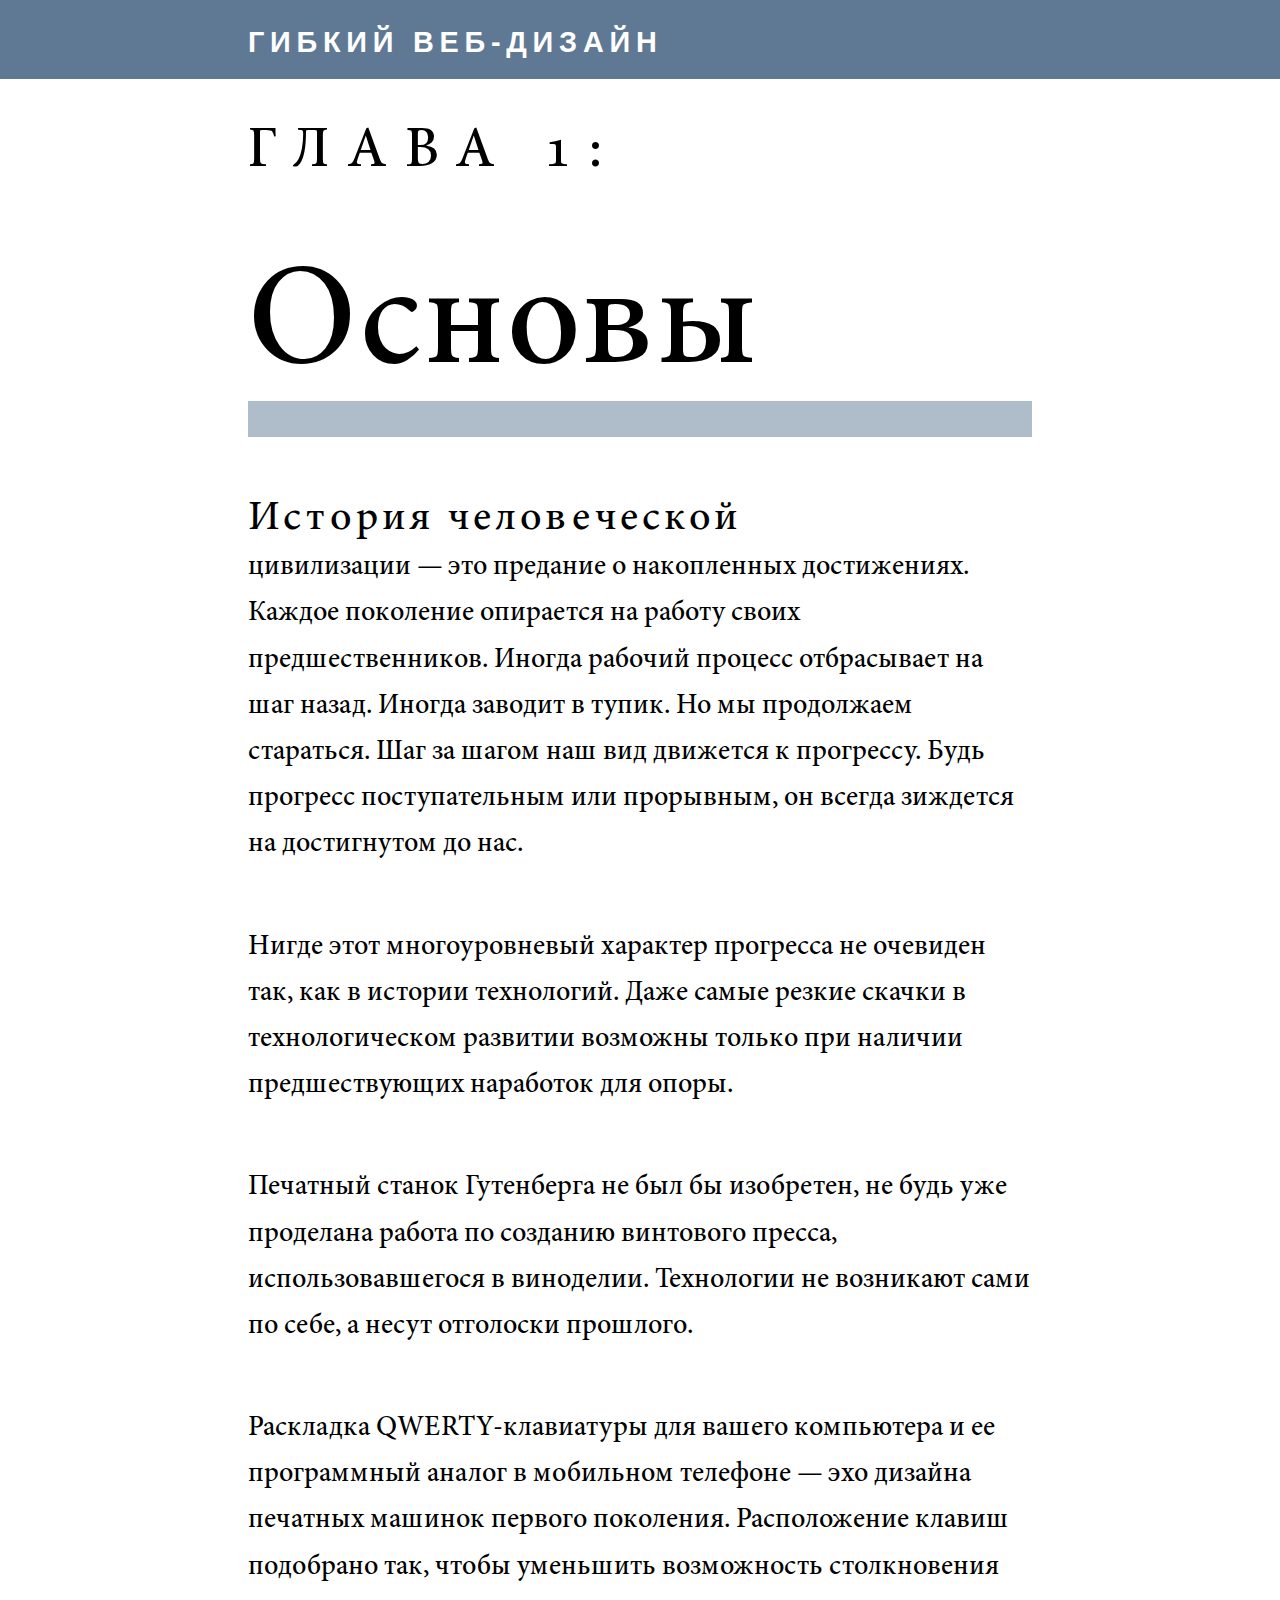
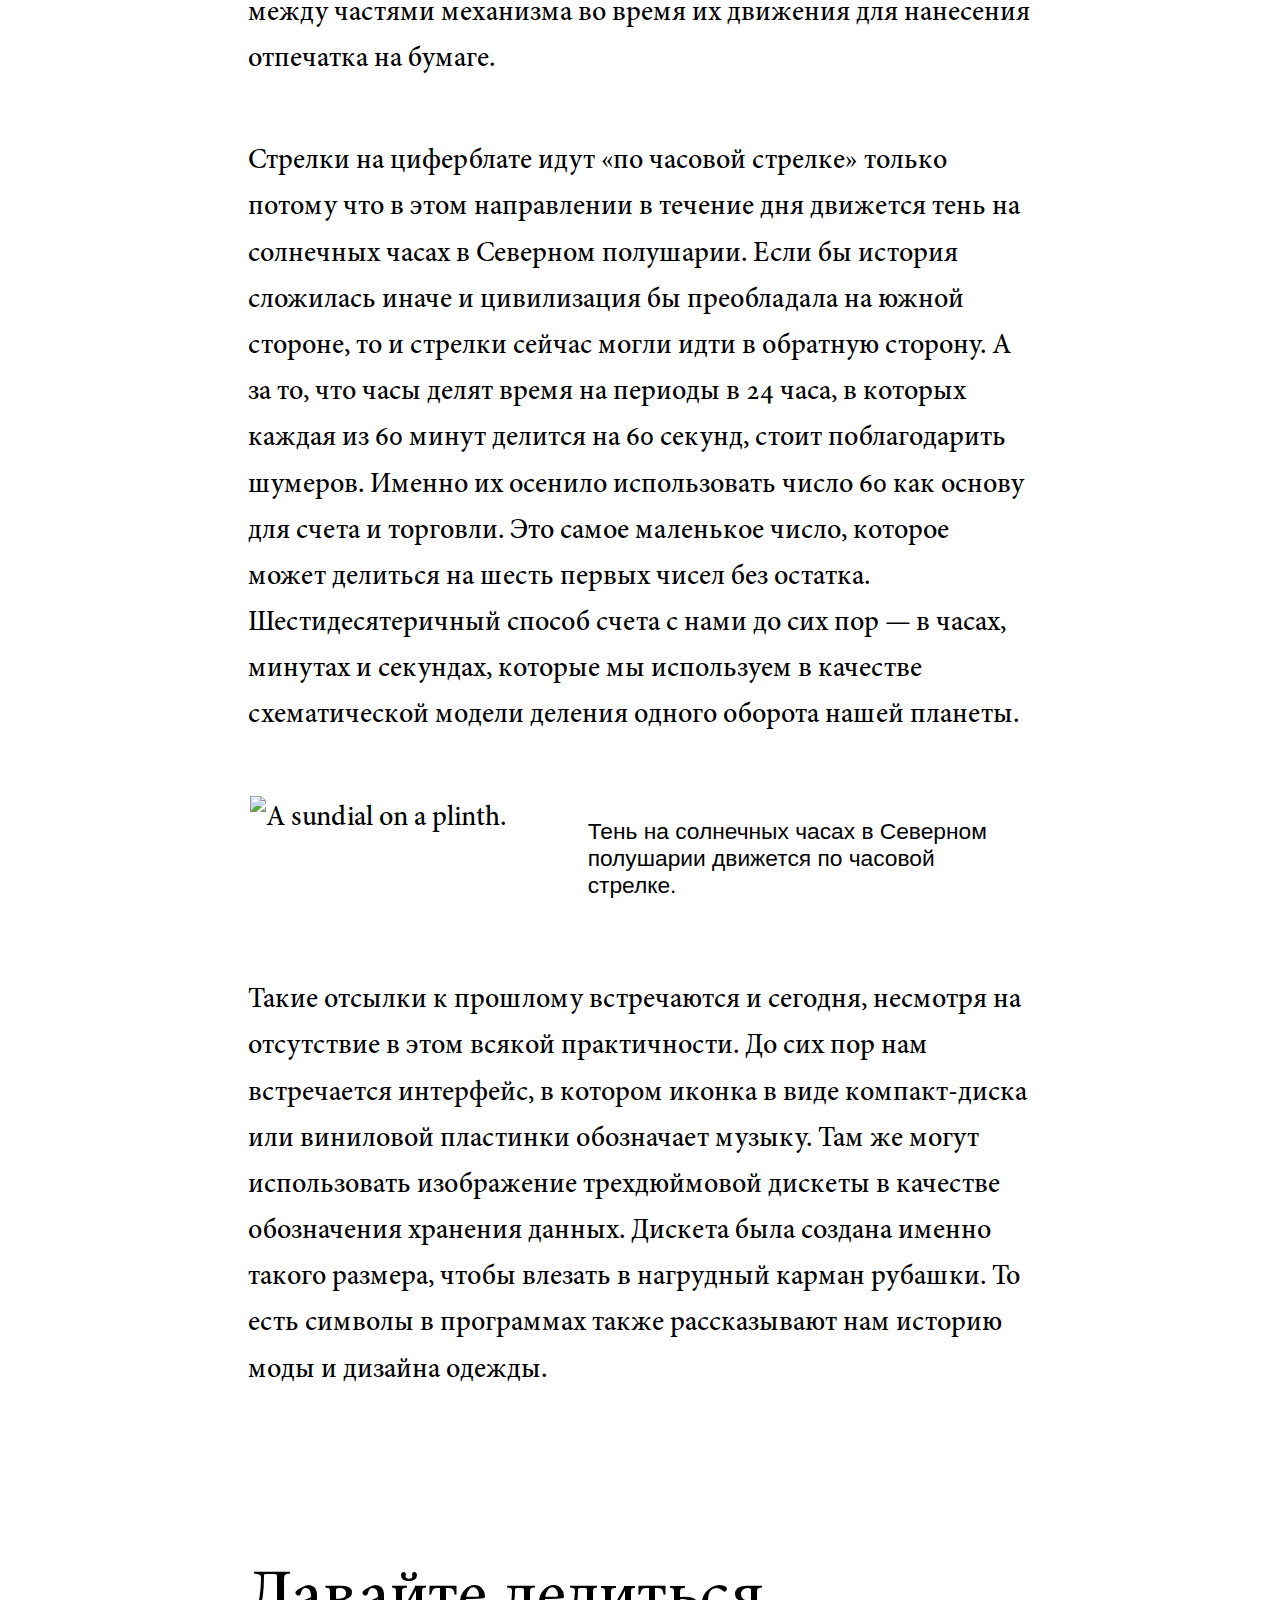
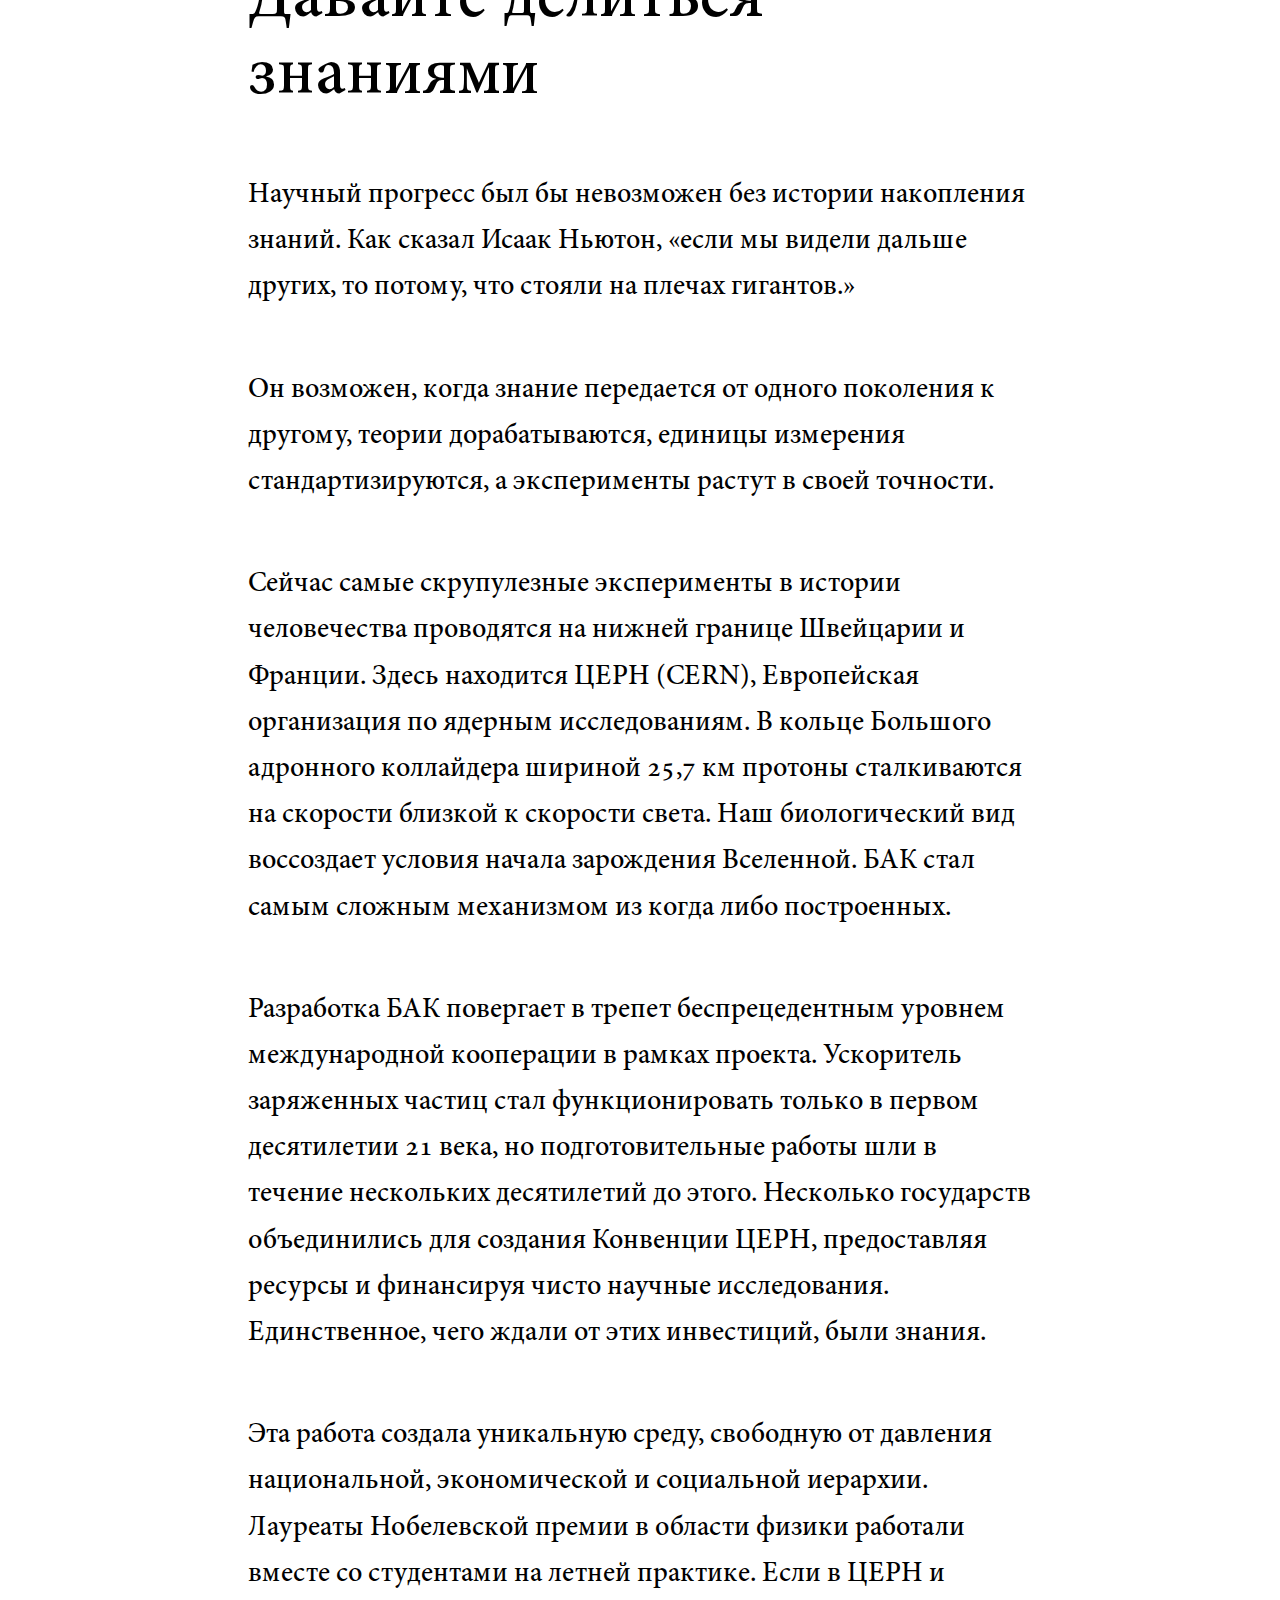
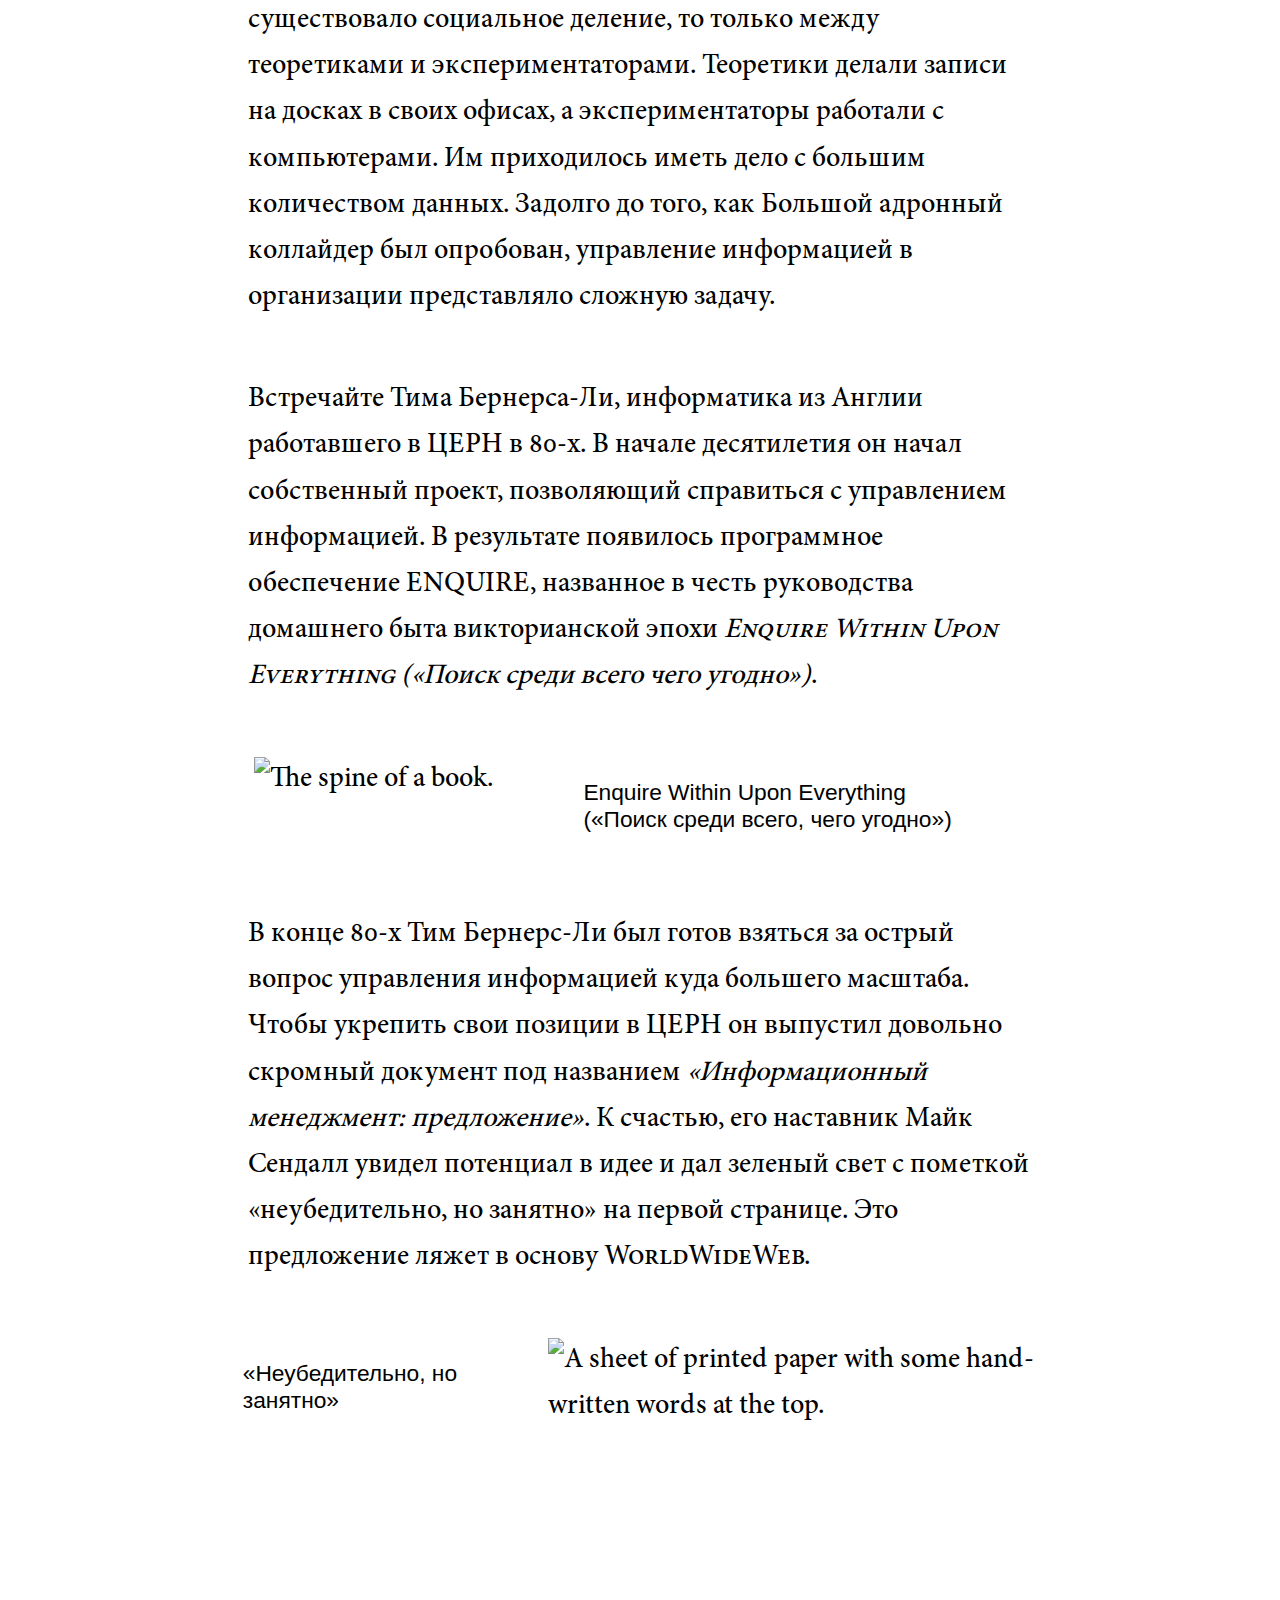
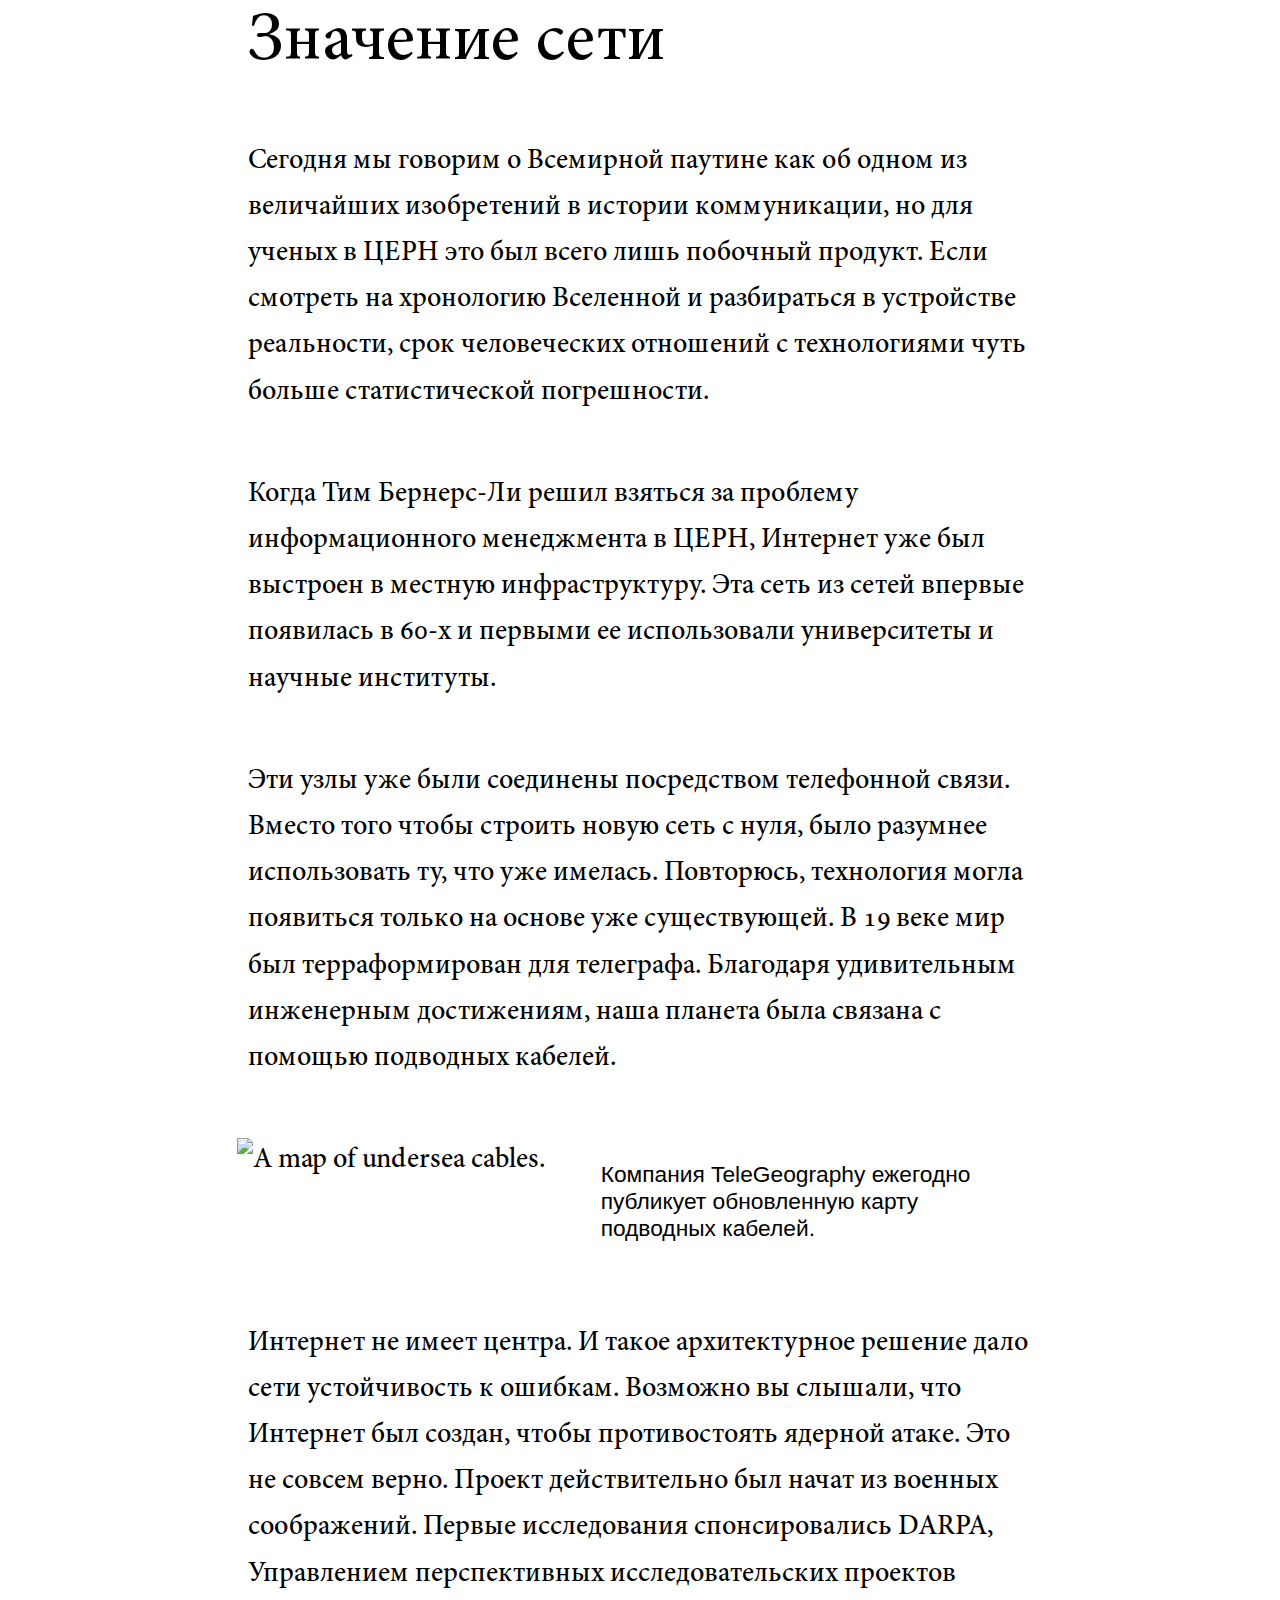
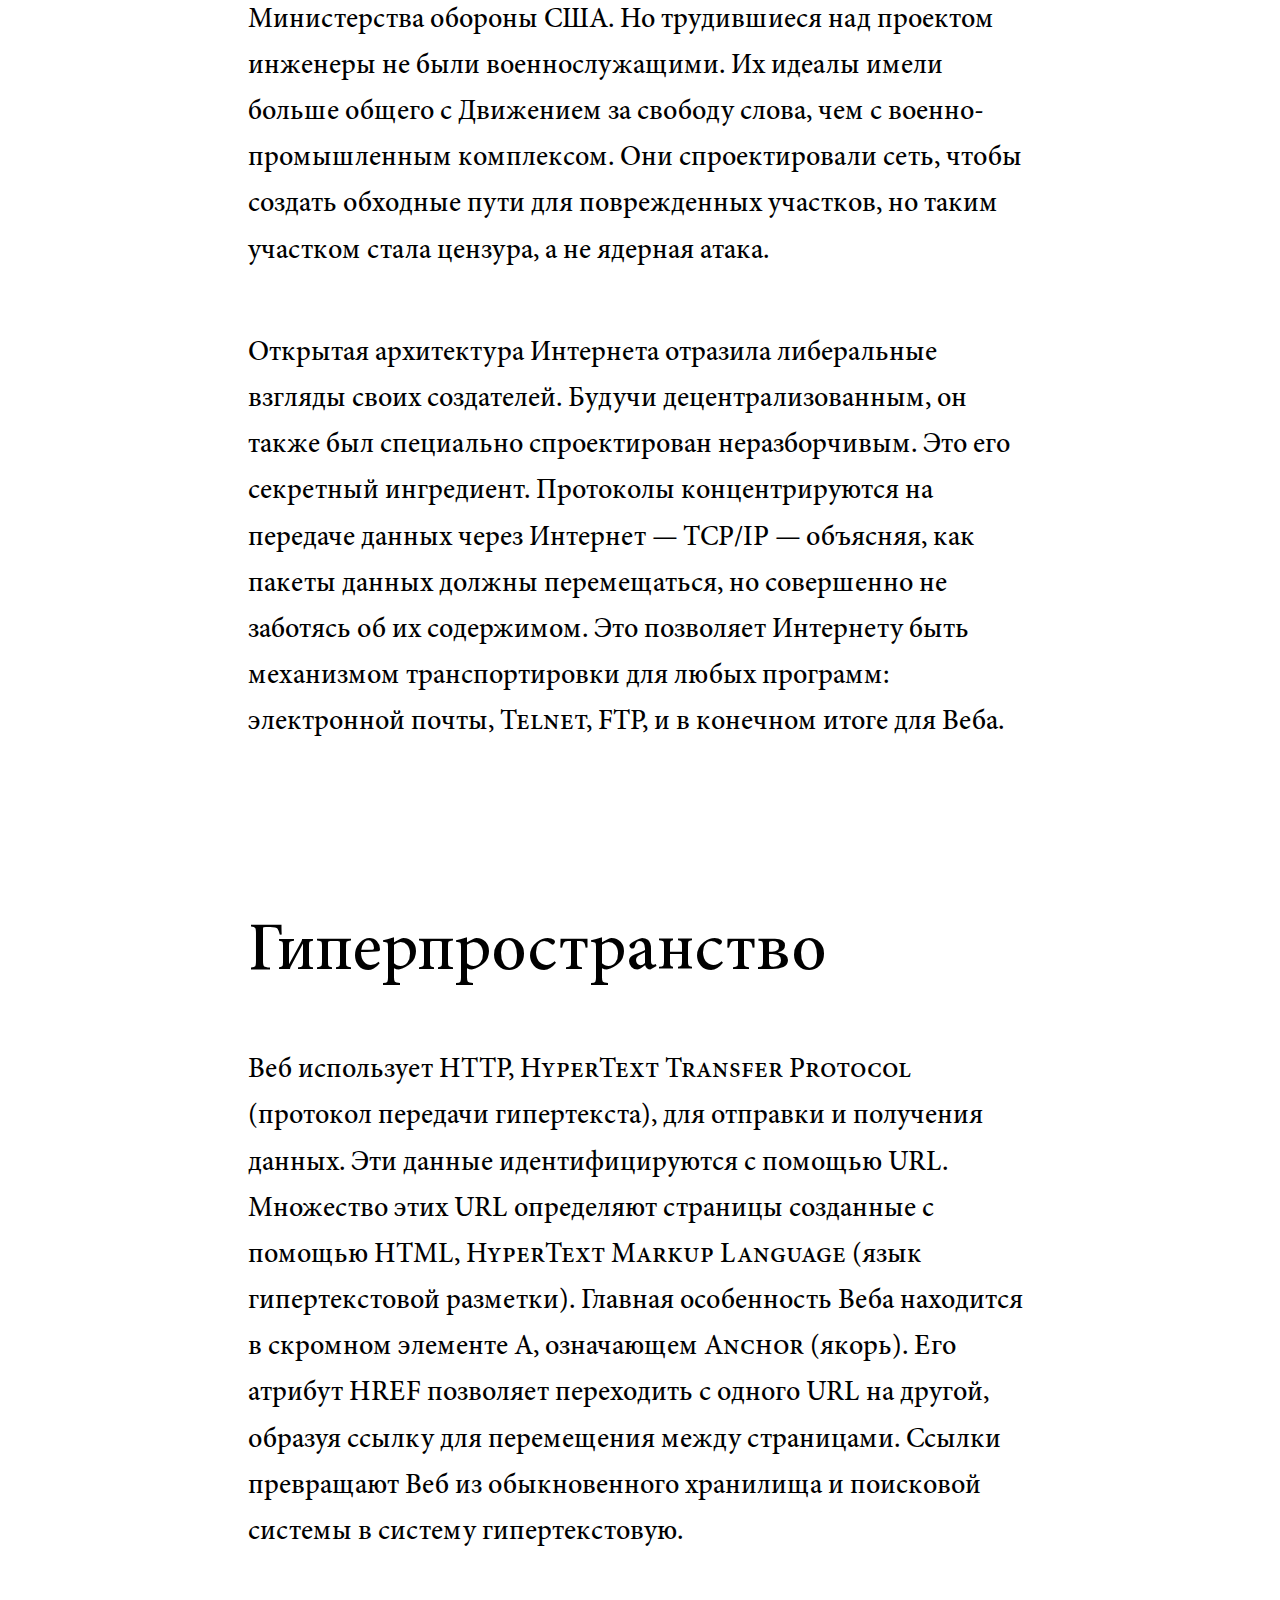
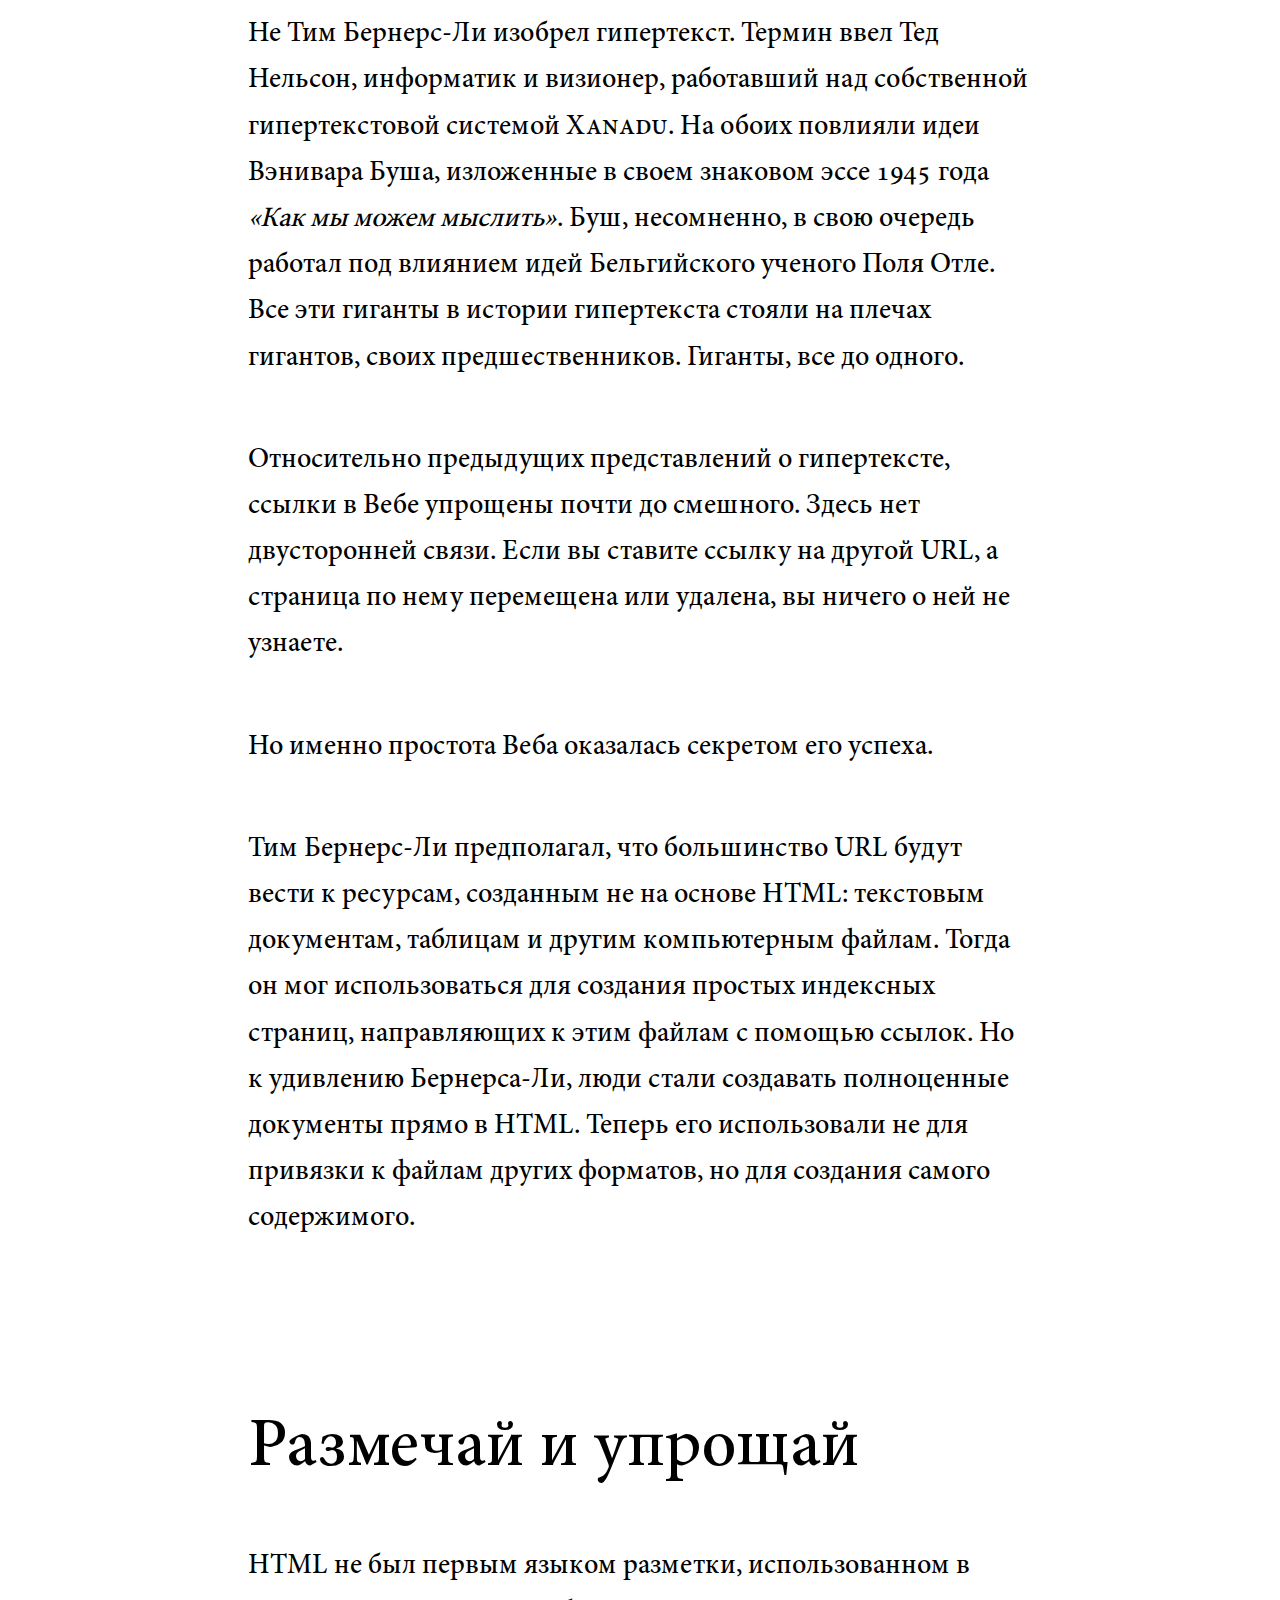
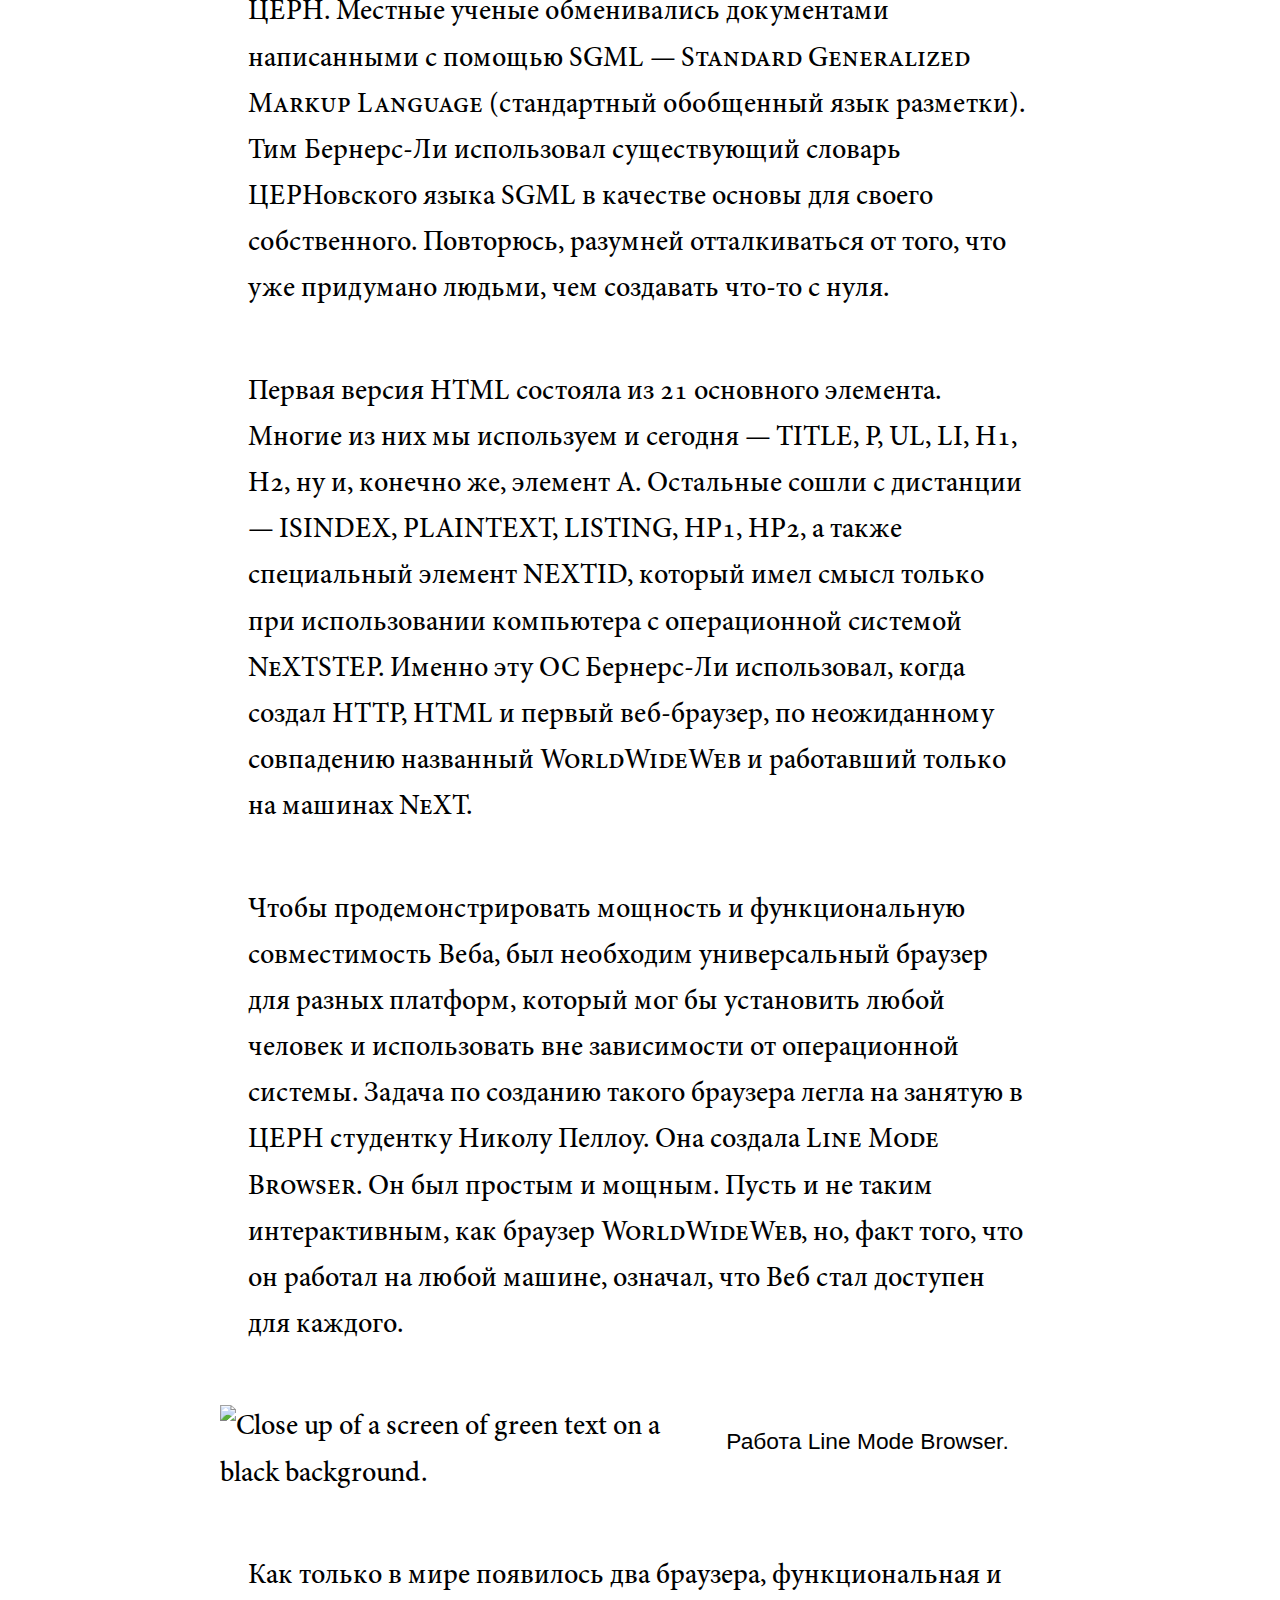
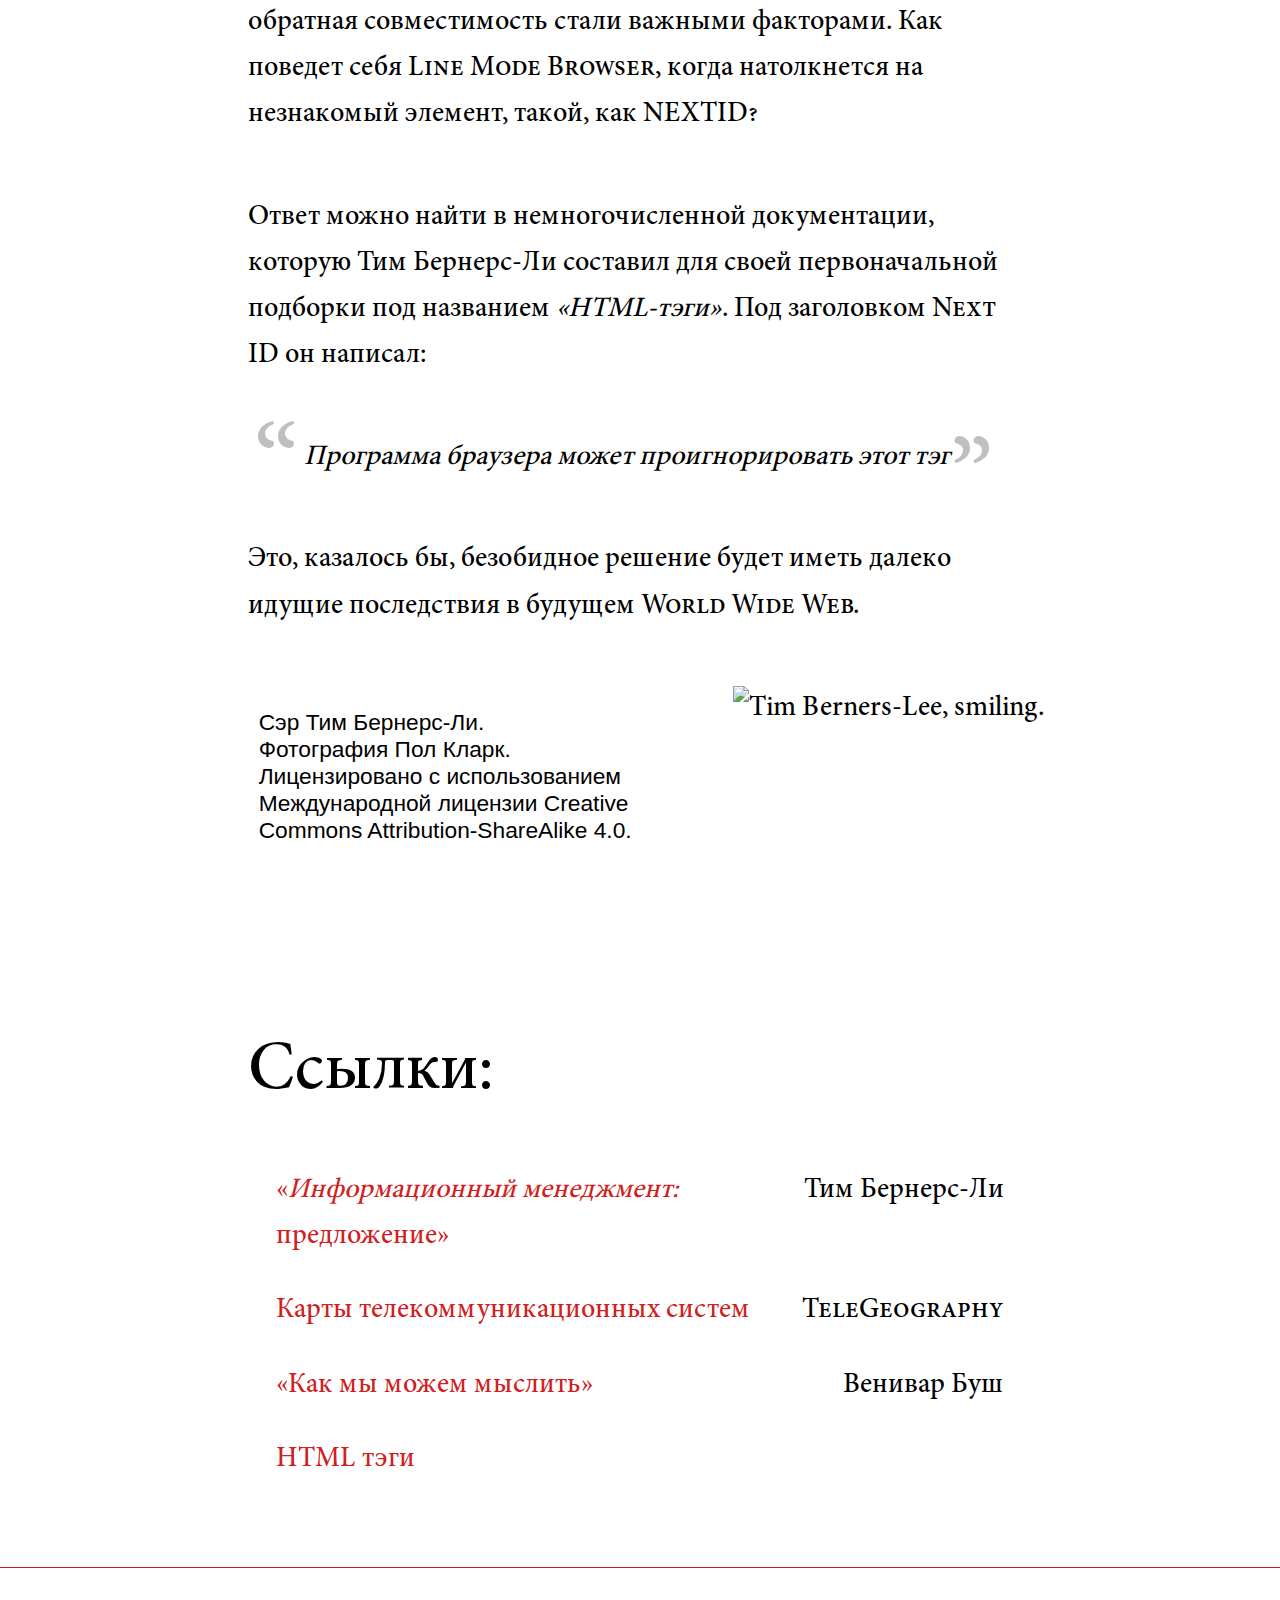
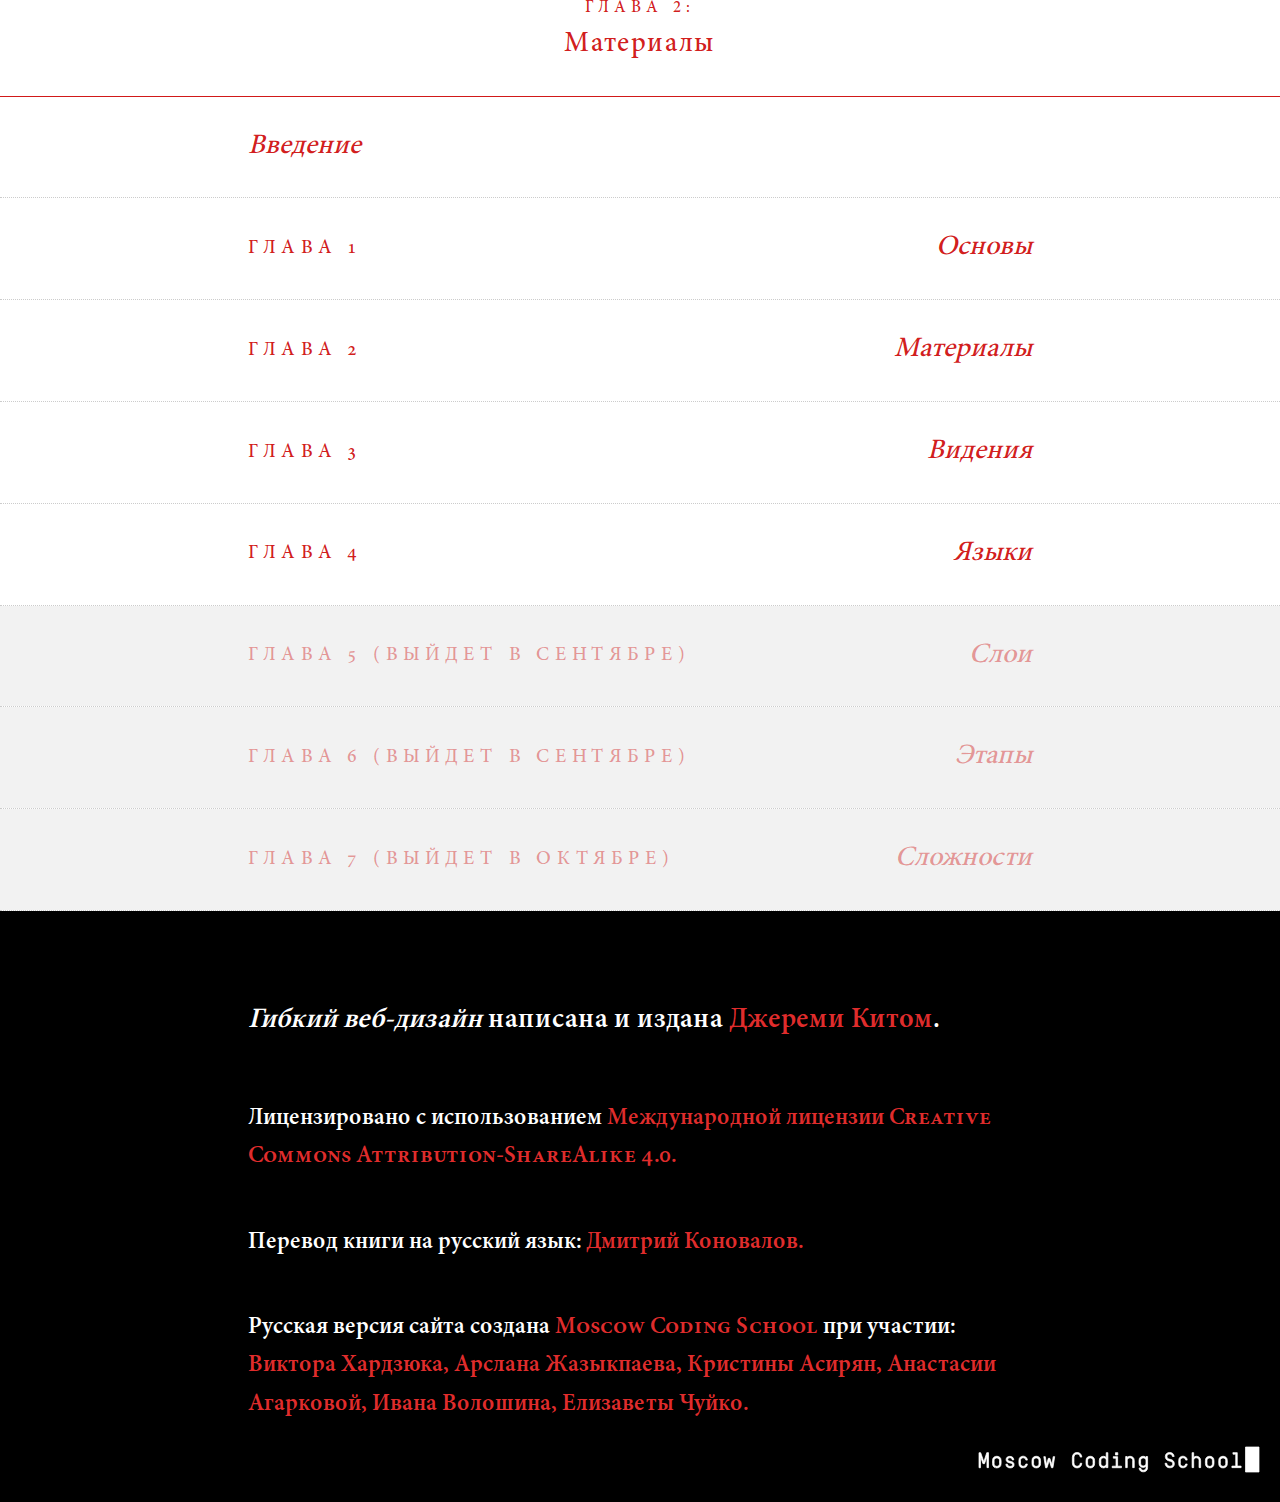
==== commit 17179a7d: "add pics for 4 chapter and activate 4 chapter" ====
--- a/chapter1.html
+++ b/chapter1.html
@@ -230,9 +230,9 @@
                 </a>
             </li>
             <li>
-                <div class="content-link inactive">
-                    <p class="content-p">
-                        <span class="chapter">Глава 4 <span class="release-date">(Выйдет в августе)</span></span>Языки
+                <div class="content-link" href="chapter4">
+                    <p class="content-p">
+                        <span class="chapter">Глава 4</span>Языки
                     </p>
                 </div>
             </li>
--- a/styles/common.css
+++ b/styles/common.css
@@ -359,10 +359,13 @@
         flex-direction: row;
         align-items: flex-start;
     }
-    <<<<<<< HEAD=======.reversed {
+    figure:nth-of-type(even) {
         flex-direction: row-reverse;
     }
-    >>>>>>>origin/master figcaption {
+    .reversed {
+        flex-direction: row-reverse;
+    }
+    figcaption {
         flex-basis: 50%;
     }
 }
@@ -377,9 +380,6 @@
     line-height: 1.65;
 }
 
-.chapter-name {
-    font-weight: 100;
-}
 
 .italic {
     font-style: italic;
@@ -459,6 +459,8 @@
     min-height: 2em;
     border-bottom: 0.25em solid rgba(95, 121, 149, 0.5);
     font-size: calc( 2.25em + (11.25 - 2.25) * ( (100vw - 20em) / ( 100 - 20)));
+    line-height: 1;
+    font-weight: 100;
 }
 
 .chapter-number {
@@ -542,7 +544,28 @@
 }
 
 figcaption {
+    margin: 1em;
+    font-family: 'FuturaMediumC', sans-serif;
+    font-weight: 400;
     font-size: calc( 13px + (26 - 13) * ( (100vw - 320px) / ( 1600 - 320)));
+    line-height: normal;
+}
+
+
+/* @media screen and (min-width: 610px) {
+    figcaption {
+        flex-basis: 50%;
+        text-align: left;
+        align-self: flex-start;
+        margin: 1em;
+        padding: 0;
+    }
+} */
+
+@media all and (min-width: 100em) {
+    figcaption {
+        font-size: 0.8125em;
+    }
 }
 
 .chapter-references__author {
